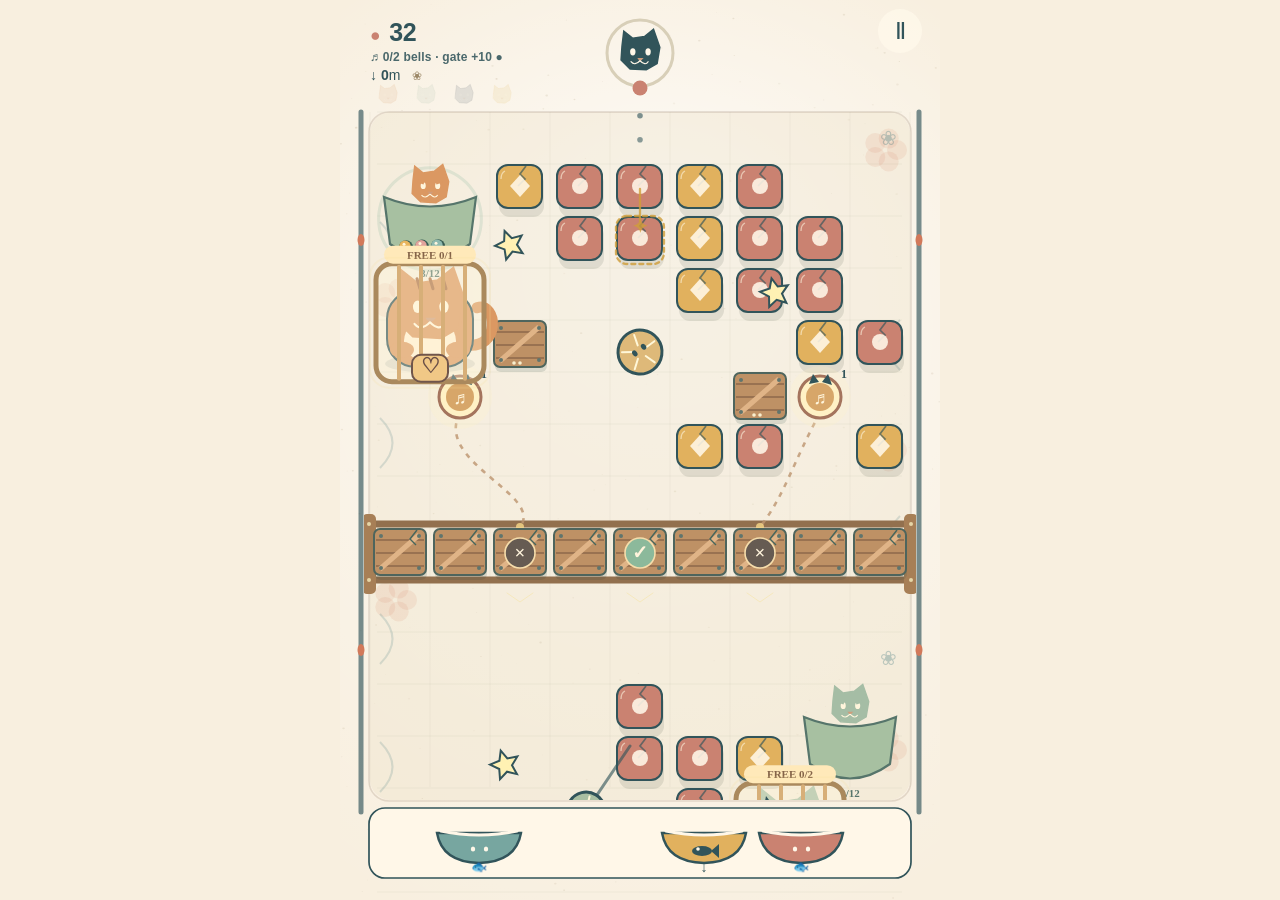
==== Purrchinko-Standalone.html @ e726babb "initial commit" ====
<!doctype html>
<html lang="en">
<head>
  <meta charset="utf-8" />
  <meta name="viewport" content="width=device-width, initial-scale=1, viewport-fit=cover" />
  <meta name="theme-color" content="#f8efdf" />
  <meta name="description" content="Purrchinko is a cozy, endless cat-themed pachinko puzzle. Launch marbles, combine blocks, ring bells, and wander through a playful mechanical maze with mischievous cats." />
  <meta property="og:title" content="Purrchinko" />
  <meta property="og:description" content="A cozy, endless cat-themed pachinko puzzle full of bouncing marbles, clever blocks, and mischievous cats." />
  <link rel="icon" type="image/svg+xml" href="[data-uri]" />
  <title>Purrchinko</title>
  <style>
:root{color-scheme:light;--ink:#31545a;--paper:#fff7e8;--cream:#f8efdf}
*{box-sizing:border-box}
html,body{margin:0;width:100%;height:100%;overflow:hidden;background:var(--cream);color:var(--ink);font-family:'Trebuchet MS',Avenir,'Segoe UI',sans-serif;overscroll-behavior:none}
body{display:grid;place-items:center;padding:env(safe-area-inset-top) env(safe-area-inset-right) env(safe-area-inset-bottom) env(safe-area-inset-left)}
button{font:inherit;cursor:pointer;-webkit-tap-highlight-color:transparent;touch-action:manipulation}
button:focus-visible,canvas:focus-visible{outline:3px solid #b96c53;outline-offset:-3px}
[hidden]{display:none!important}
.game-frame{position:relative;width:min(100vw,66.6667vh,600px);width:min(100%,calc((100dvh - env(safe-area-inset-top) - env(safe-area-inset-bottom))*2/3),600px);aspect-ratio:2/3;overflow:hidden;isolation:isolate;touch-action:none}
canvas{display:block;width:100%;height:100%;touch-action:none;cursor:crosshair}
.board-hud{position:absolute;left:5%;top:2%;display:flex;flex-direction:column;gap:5px;pointer-events:none;font-variant-numeric:tabular-nums}
.marbles{font-size:clamp(17px,4vw,25px);font-weight:bold;letter-spacing:-.6px}.marbles>span{font-size:.7em;color:#ca8271;margin-right:3px}.score{font-size:clamp(10px,2.4vw,13px);color:#6e8079}.score b{font-weight:normal}
.board-controls{position:absolute;right:3%;top:1%;display:flex;gap:3px;z-index:6}
.icon-btn{border:0;border-radius:50%;width:44px;height:44px;display:grid;place-items:center;background:#fff9ebc9;color:#31545a;font-size:23px}
.icon-btn span{display:none}.icon-btn:hover,.soft-btn:hover{background:#e8ddc7}
.pause-controls{position:absolute;top:calc(1% + 48px);right:3%;display:flex;flex-direction:column;gap:6px;z-index:4}
.soft-btn{border:1px solid #d7c9b7;border-radius:50%;width:52px;height:52px;background:var(--paper);color:var(--ink);font-size:28px}
@media(prefers-reduced-motion:reduce){*{transition:none!important}}

.depth{font-size:clamp(11px,2.5vw,14px);font-variant-numeric:tabular-nums;color:#52766c}.depth b{font-weight:700}.gate-tally{display:inline-block;margin-left:8px;color:#9c8867;font-size:.85em}.end-checkpoints{font-size:16px;color:#7a897b;margin:-10px 0 24px}


.goal-line{font-size:clamp(9px,2.3vw,12px);font-weight:700;color:#9e714e;letter-spacing:.015em;white-space:nowrap;max-width:250px;text-shadow:0 1px 1px #fff7e9}.board-hud{gap:3px;z-index:3}

.board-hud{color:var(--hud-ink,#31545a)}.board-hud .marbles,.board-hud .depth,.board-hud .goal-line{color:inherit}.board-hud .goal-line{opacity:.87;text-shadow:none}
.marbles.boosting{color:#a96e2c!important;text-shadow:0 0 12px #f4d27e}.marbles.boosting>span{color:#edbd58}
.pause-controls{align-items:flex-end}
.audio-toggle{width:104px;height:38px;padding:0 11px;border:1px solid #d7c9b7;border-radius:20px;display:flex;align-items:center;justify-content:space-between;background:#fff9ebdc;color:#31545a;font-size:12px;font-weight:700;letter-spacing:.025em;box-shadow:0 2px 8px #5d4b3020}
.audio-toggle b{font-size:10px;letter-spacing:.07em;color:#9a8060}
.audio-toggle[aria-pressed="true"] b{color:#42796d}
.audio-toggle:hover{background:#e8ddc7}


  </style>
</head>
<body>
  <main class="game-frame" id="frame" aria-label="Purrchinko game">
    <canvas id="game" width="600" height="900" tabindex="0" aria-label="Aim and release a marble. Match and move blocks, ring brass bells, free cats, and travel downward."></canvas>
    <div class="board-hud" aria-label="Marbles, depth, and the current switch objective">
      <span class="marbles"><span aria-hidden="true">●</span> <b id="ballCount">32</b></span>
      <span class="goal-line" id="goalText" aria-live="polite">♬ 0/2 bells · gate +10 ●</span>
      <span class="depth">↓ <b id="depthCount">0</b>m <span class="gate-tally" id="zoneSymbol" aria-label="Jelly Orchard">❀</span></span>
    </div>
    <div class="board-controls">
      <button type="button" class="icon-btn" id="pauseBtn" aria-label="Pause game">Ⅱ</button>
    </div>
    <div class="pause-controls" id="pauseControls" hidden>
      <button type="button" class="audio-toggle" id="effectsBtn" aria-label="Game effects on" aria-pressed="true"><span>Effects</span><b id="effectsState">ON</b></button>
      <button type="button" class="audio-toggle" id="musicBtn" aria-label="Music off" aria-pressed="false"><span>Music</span><b id="musicState">OFF</b></button>
      <button type="button" class="soft-btn" id="restartBtn" aria-label="Start again">↺</button>
    </div>
    <div class="game-metadata" hidden aria-hidden="true">
      <span id="scoreCount">0</span><span id="chapterLabel"></span><span id="eraLabel"></span><span id="comboCount"></span>
      <div id="progressFill"></div><span id="progressText"></span><div id="discoveries"></div>
    </div>
  </main>
  <script>
/* PURRCHINKO — original browser game. All artwork is procedurally painted vectors.
   Uses Matter.js 0.20 when reachable; includes an independent fixed-step offline solver.
   No images, accounts, data collection, or required network connection. */
(() => {
'use strict';
const $ = id => document.getElementById(id);
const canvas = $('game'), ctx = canvas.getContext('2d', {alpha:false});
const W=600, H=900, COLS=9, CX=60, CY=137, SX=60, SY=52;
const BOOST_DURATION=3.8,BOOST_COOLDOWN=18,BOOST_SHOT_RATE=.095;
const FINAL_WAVE_SHOTS=84,FINAL_WAVE_SHOT_RATE=.052,FINAL_WAVE_ANGLE=.61;
const SHOWER_SHOTS=30,SHOWER_SHOT_RATE=.072,SHOWER_MIN_GAP=850,SHOWER_MAX_GAP=1150;
const RUN_SAVE_INTERVAL=.75,EMPTY_BOARD_DELAY=.7,FINAL_END_DELAY=1.4,TIMED_RESCUE_DELAY=9;
let ROWS=52;
const clamp=(v,a,b)=>Math.max(a,Math.min(b,v));
const lerp=(a,b,t)=>a+(b-a)*t;
const rand=(a,b)=>a+Math.random()*(b-a);
const pick=a=>a[Math.floor(Math.random()*a.length)];
const TAU=Math.PI*2;
const THEMES=[
 {name:'The Patchwork Morning',mini:'PATCHWORK MORNING',sky:'#f8efdf',paper:'#fff7e8',back:'#ecdfc6',ink:'#31545a',colors:['#ca8271','#77a6a0','#b6ba73','#e1b15e'],deep:'#3d777c',accent:'#d2795a',noise:'#bdae92'},
 {name:'The Bookshop Afternoon',mini:'BOOKSHOP AFTERNOON',sky:'#f5e3cd',paper:'#fff1d6',back:'#e9cba8',ink:'#62504c',colors:['#c5785d','#438d87','#c6a369','#859a71'],deep:'#456c69',accent:'#c37c4e',noise:'#b88c6b'},
 {name:'The Geometric Garden',mini:'GEOMETRIC GARDEN',sky:'#f7eacf',paper:'#fff6df',back:'#e1dfbf',ink:'#273e42',colors:['#d78d46','#9bad71','#5f8179','#dcbb76'],deep:'#385a59',accent:'#d28a43',noise:'#b4aa86'},
 {name:'The Midnight Cat',mini:'MIDNIGHT CAT',sky:'#242a33',paper:'#343a41',back:'#3d4250',ink:'#f4dfae',colors:['#b5a4a1','#b4a979','#6b9898','#d8b760'],deep:'#b6cec3',accent:'#e8bf73',noise:'#69717b'},
 {name:'The Golden Dream',mini:'GOLDEN DREAM',sky:'#d4a945',paper:'#f6e7b4',back:'#e2c56e',ink:'#473f3c',colors:['#4e5252','#eee0b3','#b18453','#bf9b69'],deep:'#484642',accent:'#fff5cc',noise:'#a7804c'}
];
const FAMILY={rose:['Rose Block','Spring','Paw Launcher','Dream Cat','Heart Engine'],sage:['Sage Block','Seesaw','Yarn Magnet','Gravity Cloud','Wonder Tree'],teal:['Teal Block','Dream Bubble','Time Pocket','Wormhole','Moon Pool'],gold:['Gold Block','Mirror','Spinner','Fish Feeder','Sun Machine']};
const FAMILY_COLORS=['rose','sage','teal','gold'];
const ICONS={Pillow:'◡',Spring:'〰', 'Paw Launcher':'🐾', 'Dream Cat':'☾','Heart Engine':'♡', Wedge:'◀', Seesaw:'⚖','Yarn Magnet':'◎','Gravity Cloud':'☁','Wonder Tree':'✳','Marble Bowl':'◡','Dream Bubble':'○','Time Pocket':'◷',Wormhole:'◎','Moon Pool':'☾','Little Bell':'♬',Mirror:'◩',Spinner:'✳','Fish Feeder':'♧','Sun Machine':'☼', 'Yarn Tangle':'∿','Shadow Cat':'☻','Dust Bunny':'◌'};
const chapterTexts=['An early morning made of sleepy little shapes.','Books pile up. The marbles learn new stories.','Everything finds a prettier angle.','A shy black cat makes the stars stand still.','The whole machine is dreaming in gold.'];
const CAT_TYPES=[
 {name:'Mochi',color:'#db9862',family:'rose',at:0,ability:'bat',subtitle:'The marble batter'},
 {name:'Miso',color:'#a5bda5',family:'sage',at:1,ability:'steal',subtitle:'The block bandit'},
 {name:'Pepper',color:'#414b59',family:'teal',at:2,ability:'collect',subtitle:'The ball keeper'},
 {name:'Sunny',color:'#e3bb60',family:'gold',at:3,ability:'tinker',subtitle:'The tiny engineer'}
];
const state={started:false,paused:false,ended:false,reserve:32,shots:0,score:0,bestChain:0,chain:0,chainTime:-100,phase:0,worldTime:0,frame:0,active:[],tiles:[],grid:Array.from({length:ROWS},()=>Array(COLS).fill(null)),particles:[],confetti:[],events:[],found:new Set(),nextBallId:1,nextTileId:1,aimX:300,aimY:530,aimAngle:0,pointerDown:false,pointerFired:false,holdTime:0,shootCooldown:0,shootRepeat:.18,keyboardFire:false,difficulty:0,fish:0,levelThemeTime:0,lastComboReward:-99,earned:{combo:0,feeder:0,merges:0,yarn:0,shadow:0,portal:0,returned:0,fish:0,random:0},eventsCounter:0,quiet:false,shake:0,soundEnabled:true,musicEnabled:false,finalWait:0,endscreen:false,lastImpactPos:{x:300,y:400},debug:false};
Object.assign(state,{fishStamps:0,fishRescues:0,lastGrowthShot:0,switchHits:0,skillShots:0,boostUntil:0,boostNextAt:0,boostDisplayed:false,finalWaveUsed:false,finalWaveActive:false,finalWaveShotsLeft:0,showerNextAt:1000,showerActive:false,showerShotsLeft:0,kickers:[],starPegs:[],actions:0,broken:0,merges:0,unlockedCats:0,catCollection:new Set(),catLinks:[],cameraY:0,cameraTarget:0,gates:[],gatesPassed:0,pushes:0,rewardedChainGate:-1,won:false,courseSeed:0,mergeFX:[],catsFreed:0,gateAwards:[],lastCatAct:-99,catActions:0});
function readSaved(key,fallback=null){try{const current=`purrchinko.${key}`;let value=localStorage.getItem(current);if(value!==null)return value;value=localStorage.getItem(`purrpetual.${key}`);if(value!==null)localStorage.setItem(current,value);return value??fallback;}catch(e){return fallback;}}
function writeSaved(key,value){try{localStorage.setItem(`purrchinko.${key}`,value);}catch(e){}}
try{state.catCollection=new Set(JSON.parse(readSaved('cats','[]')).filter(i=>Number.isInteger(i)&&i>=0&&i<CAT_TYPES.length));}catch(e){}
let phys=null;
const M=window.Matter||null;
const pad=(x,y)=>({x,y});
const cellPos=(r,c)=>({x:CX+c*SX,y:CY+r*SY});
const tilePos=t=>t.kind==='cat'&&!t.caged&&Number.isFinite(t.roamX)?{x:t.roamX,y:t.roamY}:{x:CX+t.c*SX+((t.span||1)-1)*SX/2,y:CY+t.r*SY+((t.span||1)-1)*SY/2};
const inside=(r,c)=>r>=0&&r<ROWS&&c>=0&&c<COLS;
const cap=(a,n)=>{if(a.length>n)a.splice(0,a.length-n);};
let seed=53191;
function prand(){seed=(1664525*seed+1013904223)>>>0;return seed/4294967296;}
function makeSpecks(){return Array.from({length:265},()=>({x:prand()*600,y:prand()*900,r:.25+prand()*1.05,a:.1+prand()*.21}));}
const specks=makeSpecks();
function roundedRect(x,y,w,h,r){r=Math.min(r,w/2,h/2);ctx.beginPath();ctx.moveTo(x+r,y);ctx.arcTo(x+w,y,x+w,y+h,r);ctx.arcTo(x+w,y+h,x,y+h,r);ctx.arcTo(x,y+h,x,y,r);ctx.arcTo(x,y,x+w,y,r);ctx.closePath();}
function ellipse(x,y,rx,ry,rot=0){ctx.beginPath();ctx.ellipse(x,y,Math.max(.1,rx),Math.max(.1,ry),rot,0,TAU);}
function strokeCurve(pts,stroke,width=2){ctx.beginPath();ctx.moveTo(...pts[0]);for(let i=1;i<pts.length-1;i++){const a=pts[i],b=pts[i+1];ctx.quadraticCurveTo(a[0],a[1],(a[0]+b[0])/2,(a[1]+b[1])/2);}ctx.lineTo(...pts[pts.length-1]);ctx.strokeStyle=stroke;ctx.lineWidth=width;ctx.lineCap='round';ctx.stroke();}
function text(s,x,y,font='13px Georgia',color='#41524c',align='center'){ctx.font=font;ctx.textAlign=align;ctx.fillStyle=color;ctx.fillText(s,x,y);}
function polygon(coords){ctx.beginPath();ctx.moveTo(...coords[0]);for(let i=1;i<coords.length;i++)ctx.lineTo(...coords[i]);ctx.closePath();}
function alpha(hex,opacity){ctx.globalAlpha=opacity;ctx.fillStyle=hex;}
// A small, procedural toy-box sound engine. Every event has its own material.
let audio=null, mix=null, effectsBus=null, musicBus=null, noiseBuffer=null, voices=0, musicTimer=null, musicStep=0, musicNextAt=0;
const musicVoices=new Set();
const soundTimes=new Map();
const NOTES=[261.63,293.66,329.63,392,440,523.25,587.33,659.25];
const MUSIC_STEP=60/70/2;
const MUSIC_CHORDS=[
 [130.81,164.81,196,246.94],
 [110,130.81,164.81,196],
 [87.31,130.81,174.61,220],
 [98,146.83,196,246.94]
];
const MUSIC_ARPS=[[2,1,3,2,1,0,2,1],[1,3,2,0,2,1,3,2],[2,0,1,3,2,1,0,2],[1,2,3,2,0,1,2,3]];
state.soundEnabled=readSaved('sound')!=='off';
state.musicEnabled=readSaved('music')==='on';
function initAudio(){
 if(!state.soundEnabled&&!state.musicEnabled)return;
 try{
  if(!audio){
   const Audio=window.AudioContext||window.webkitAudioContext;if(!Audio)return;
   audio=new Audio();
   const compressor=audio.createDynamicsCompressor();
   compressor.threshold.value=-20;compressor.knee.value=18;compressor.ratio.value=5;
   compressor.attack.value=.003;compressor.release.value=.16;
   mix=audio.createGain();mix.gain.value=.9;mix.connect(compressor);compressor.connect(audio.destination);
   effectsBus=audio.createGain();effectsBus.gain.value=state.soundEnabled?1:0;effectsBus.connect(mix);
   musicBus=audio.createGain();musicBus.gain.value=state.musicEnabled ? .58 : 0;musicBus.connect(mix);
   noiseBuffer=audio.createBuffer(1,Math.ceil(audio.sampleRate*.3),audio.sampleRate);
   const data=noiseBuffer.getChannelData(0);for(let i=0;i<data.length;i++)data[i]=Math.random()*2-1;
  }
  if(audio.state!=='running'&&audio.state!=='closed')Promise.resolve(audio.resume()).then(()=>{if(state.musicEnabled)startMusic();}).catch(()=>{});
  else if(audio.state==='running'&&state.musicEnabled)startMusic();
 }catch(e){/* Play remains available when audio is unsupported. */}
}
function musicTone(freq,when,duration,volume,{type='sine',cutoff=1450,attack=.07}={}){
 if(!audio||!musicBus)return;
 const osc=audio.createOscillator(),filter=audio.createBiquadFilter(),gain=audio.createGain();
 osc.type=type;osc.frequency.setValueAtTime(freq,when);filter.type='lowpass';filter.frequency.setValueAtTime(cutoff,when);filter.Q.value=.55;
 gain.gain.setValueAtTime(.0001,when);gain.gain.linearRampToValueAtTime(volume,when+attack);
 gain.gain.setValueAtTime(volume*.72,when+duration*.72);gain.gain.linearRampToValueAtTime(.0001,when+duration);
 osc.connect(filter);filter.connect(gain);gain.connect(musicBus);musicVoices.add(osc);
 osc.onended=()=>{musicVoices.delete(osc);osc.disconnect();filter.disconnect();gain.disconnect();};osc.start(when);osc.stop(when+duration+.03);
}
function scheduleMusic(){
 if(!audio||!musicBus||audio.state!=='running'||!state.musicEnabled)return;
 const horizon=audio.currentTime+1.15;
 while(musicNextAt<horizon){
  const step=musicStep++,bar=Math.floor(step/8),beat=step%8,chord=MUSIC_CHORDS[bar%MUSIC_CHORDS.length],arp=MUSIC_ARPS[bar%MUSIC_ARPS.length];
  if(beat===0)chord.forEach((freq,i)=>musicTone(freq,musicNextAt,3.3,i===0?.015:.011,{type:'sine',cutoff:920+i*110,attack:.48}));
  musicTone(chord[arp[beat]]*2,musicNextAt,.57,beat===0||beat===4?.024:.018,{type:'sine',cutoff:2100,attack:.018});
  if(beat===0||beat===4)musicTone(chord[(arp[beat]+2)%chord.length]*4,musicNextAt,.78,.006,{type:'triangle',cutoff:2800,attack:.035});
  musicNextAt+=MUSIC_STEP;
 }
}
function startMusic(){
 if(!audio||!musicBus||audio.state!=='running'||!state.musicEnabled||musicTimer!==null)return;
 musicStep=0;musicNextAt=audio.currentTime+.12;musicBus.gain.cancelScheduledValues(audio.currentTime);musicBus.gain.setTargetAtTime(.58,audio.currentTime,.8);
 scheduleMusic();musicTimer=window.setInterval(scheduleMusic,180);
}
function stopMusic(){
 if(musicTimer!==null){window.clearInterval(musicTimer);musicTimer=null;}
 if(audio)for(const osc of musicVoices){try{osc.stop(audio.currentTime+.02);}catch(e){}}
 if(musicBus&&audio){musicBus.gain.cancelScheduledValues(audio.currentTime);musicBus.gain.setTargetAtTime(0,audio.currentTime,.035);}
}
function tone(freq,dur,vol,{delay=0,end=freq,type='sine',pan=0,noise=false,cutoff=1600,vibrato=0}={}){
 if(voices>=48)return;
 const t=audio.currentTime+delay,source=noise?audio.createBufferSource():audio.createOscillator();
 const gain=audio.createGain(),filter=audio.createBiquadFilter();let wobble=null,depth=null;
 if(noise){source.buffer=noiseBuffer;filter.type='bandpass';filter.frequency.value=cutoff;filter.Q.value=.8;}
 else{source.type=type;source.frequency.setValueAtTime(freq,t);source.frequency.exponentialRampToValueAtTime(Math.max(25,end),t+dur);filter.type='lowpass';filter.frequency.value=7500;}
 if(vibrato&&!noise){wobble=audio.createOscillator();depth=audio.createGain();wobble.frequency.value=17;depth.gain.setValueAtTime(freq*vibrato,t);depth.gain.linearRampToValueAtTime(0,t+dur);wobble.connect(depth);depth.connect(source.frequency);wobble.start(t);wobble.stop(t+dur+.015);}
 gain.gain.setValueAtTime(.0001,t);gain.gain.linearRampToValueAtTime(Math.max(.0002,vol),t+.003);
 gain.gain.exponentialRampToValueAtTime(.0001,t+dur);
 source.connect(filter);filter.connect(gain);
 const position=audio.createStereoPanner?.();if(position){position.pan.value=clamp(pan,-.7,.7);gain.connect(position);position.connect(effectsBus||mix);}else gain.connect(effectsBus||mix);
 voices++;source.onended=()=>{voices--;source.disconnect();filter.disconnect();gain.disconnect();position?.disconnect();wobble?.disconnect();depth?.disconnect();};
 source.start(t);source.stop(t+dur+.015);
}
function mallet(freq,dur,vol,pan=0,delay=0,bright=false){
 tone(freq,dur,vol,{pan,delay});
 tone(freq*(bright?2.76:2),dur*.4,vol*.27,{pan,delay});
 tone(freq*(bright?5.4:3),dur*.19,vol*.11,{pan,delay});
}
function sound(event,{x=300,family='rose',tier=0,energy=1}={}){
 if(!state.soundEnabled||!audio||audio.state!=='running')return;
 const now=audio.currentTime,interval={hit:.045,push:.075,shot:.055,capture:.07,merge:.085}[event]||.1;
 if(now-(soundTimes.get(event)??-99)<interval)return;soundTimes.set(event,now);
 const pan=(x/W-.5)*1.3,index=Math.max(0,FAMILY_COLORS.indexOf(family));
 const note=NOTES[(index+Math.min(3,Math.floor(state.chain/10)))%NOTES.length];
 const vol=.08*clamp(energy,.45,1.3);
 switch(event){
  case 'shot':
   tone(720,.055,.055,{end:300,pan,type:'triangle'});
   tone(0,.03,.035,{noise:true,cutoff:2900,pan});break;
  case 'hit':
   if(tier===0){mallet(note*(.7+index*.08),.15,vol,pan);tone(0,.025,vol*.45,{noise:true,cutoff:850+index*600,pan});}
   else if(family==='rose'){tone(170+tier*60,.24,vol,{end:460+tier*60,type:'triangle',pan,vibrato:.18});tone(340,.14,vol*.23,{end:160,pan});}
   else if(family==='gold'){mallet(note*2,.44,vol,pan,0,true);}
   else if(family==='sage'){mallet(note,.17,vol,pan);tone(0,.06,vol*.3,{noise:true,cutoff:900,pan});}
   else{tone(note,.13,vol,{end:note*2.2,pan});}break;
  case 'push':
   tone(190,.11,.075,{end:110,type:'triangle',pan});tone(0,.06,.045,{noise:true,cutoff:850,pan});break;
  case 'merge':{
   const base=NOTES[index]*Math.pow(2,Math.min(tier,3)/3);
   [1,1.25,1.5,2].forEach((ratio,i)=>mallet(base*ratio,.32+i*.055,.065,pan,i*.065,true));
   tone(110,.16,.035,{end:55,pan});break;}
  case 'capture':tone(440,.15,.07,{end:220,pan});tone(880,.08,.025,{end:660,pan});break;
  case 'pop':tone(180,.13,.09,{end:760,pan});tone(0,.055,.025,{noise:true,cutoff:2400,pan});mallet(1046,.2,.018,pan,.035);break;
  case 'return':mallet(x<300?659.25:783.99,.27,.065,pan);break;
  case 'combo':[1,1.5,2].forEach((r,i)=>mallet(note*r,.28,.035,pan,i*.065));break;
  case 'chapter':case 'start':[1,1.25,1.5,2,2.5].forEach((r,i)=>mallet(261.63*r,.5,.035,0,i*.085,true));break;
  case 'purr':
   for(let i=0;i<8;i++)tone(72+i%2*12,.09,.045,{delay:i*.055,end:48,type:'triangle'});
   [1,1.25,1.5].forEach((r,i)=>mallet(523.25*r,.55,.025,0,.18+i*.1));break;
  case 'boost':
   [1,1.25,1.5,2,2.5].forEach((r,i)=>mallet(392*r,.42,.04,pan,i*.045,true));
   for(let i=0;i<5;i++)tone(84+i%2*9,.11,.025,{delay:i*.04,end:58,type:'triangle'});break;
  case 'cat':
   tone(420,.28,.07,{end:780,pan,vibrato:.08});tone(630,.22,.035,{delay:.13,end:390,pan});break;
  case 'break':tone(0,.14,.1,{noise:true,cutoff:1800,pan});[1,1.5,2].forEach((r,i)=>mallet(440*r,.22,.045,pan,i*.035));break;
  case 'hazard':tone(160,.18,.025,{end:80,type:'triangle',pan});tone(0,.08,.018,{noise:true,cutoff:500,pan});break;
 }
}
function updateAudioSettings(){
 $('effectsState').textContent=state.soundEnabled?'ON':'OFF';
 $('effectsBtn').setAttribute('aria-label',state.soundEnabled?'Game effects on':'Game effects off');
 $('effectsBtn').setAttribute('aria-pressed',String(state.soundEnabled));
 $('musicState').textContent=state.musicEnabled?'ON':'OFF';
 $('musicBtn').setAttribute('aria-label',state.musicEnabled?'Music on':'Music off');
 $('musicBtn').setAttribute('aria-pressed',String(state.musicEnabled));
}
function nameOf(t){return t.hazard===true?({'yarn':'Yarn Tangle','shadow':'Shadow Cat','dust':'Dust Bunny'}[t.kind]||'Little Mischief'):(FAMILY[t.family]?.[t.tier]||'Little Wonder');}
function discover(t,desc){const title=typeof t==='string'?t:nameOf(t);if(state.found.has(title))return;state.found.add(title);const el=document.createElement('div');el.className='discovery-entry';const symbol=typeof t==='string'?'✧':(ICONS[title]||'✳');el.innerHTML=`<span class="discovery-icon">${symbol}</span><div><b>${title}</b><span>${desc||'A new little possibility.'}</span></div>`;const box=$('discoveries');box.prepend(el);while(box.children.length>5)box.lastElementChild.remove();}
function sparkle(x,y,color,n=12,strength=1){for(let i=0;i<n;i++){const a=Math.random()*TAU,v=rand(28,142)*strength;state.particles.push({x,y,vx:Math.cos(a)*v,vy:Math.sin(a)*v-rand(0,20),r:rand(1.7,4.2),life:rand(.36,.85),max:.85,color,kind:Math.random()<.4?'star':'dot'});}cap(state.particles,260);}
function floater(){}
class PhysicsWorld{
 constructor(){this.isMatter=!!M;if(M){this.engine=M.Engine.create({enableSleeping:false,positionIterations:7,velocityIterations:7,constraintIterations:3});this.engine.gravity.y=.73;this.engine.gravity.scale=.001;this.world=this.engine.world;this.boundaries=[];for(const [x,y,w,h] of [[9,550,18,760],[591,550,18,760],[300,92,540,12]]){const body=M.Bodies.rectangle(x,y,w,h,{isStatic:true,restitution:.85,friction:0,collisionFilter:{category:1}});M.Composite.add(this.world,body);this.boundaries.push(body);}M.Events.on(this.engine,'collisionStart',evt=>{for(const p of evt.pairs){const a=p.bodyA.plugin?.game,b=p.bodyB.plugin?.game;if(!a||!b)continue;if(a.type==='ball'&&b.type==='tile')state.events.push({tile:b.owner,ball:a.owner,nx:p.collision.normal.x,ny:p.collision.normal.y});else if(b.type==='ball'&&a.type==='tile')state.events.push({tile:a.owner,ball:b.owner,nx:-p.collision.normal.x,ny:-p.collision.normal.y});}});}}
 addBall(ball){if(M){const b=M.Bodies.circle(ball.x,ball.y,ball.r,{restitution:.87,friction:.001,frictionStatic:0,frictionAir:.0015,density:.0035,slop:.012,collisionFilter:{category:2}});b.plugin.game={type:'ball',owner:ball};M.Composite.add(this.world,b);ball.body=b;M.Body.setVelocity(b,{x:ball.vx/60,y:ball.vy/60});}}
 addTile(t){if(t.kind==='nest')return;if(M){const p=tilePos(t),scale=tileScale(t);let b;if(t.kind==='switch'||t.kind==='lever'){b=M.Bodies.circle(p.x,p.y,20,{isStatic:true,restitution:1.05,friction:0});}else if(t.kind==='boss'){b=M.Bodies.rectangle(p.x,p.y,101,92,{isStatic:true,restitution:.9,chamfer:{radius:18}});}else if(t.obstacle&&t.gateIndex!==null){b=M.Bodies.rectangle(p.x,p.y,60,44,{isStatic:true,restitution:.8});}else if(t.kind==='cat'){b=M.Bodies.rectangle(p.x,p.y,t.caged?101:64,t.caged?92:60,{isStatic:true,restitution:.93,chamfer:{radius:20}});}else if(t.kind==='rotor'){b=M.Bodies.rectangle(p.x,p.y,46*scale,8*scale,{isStatic:true,restitution:1.07,friction:0});}else if(['bubble','clock','magnet','cloud','yarn'].includes(t.kind)){b=M.Bodies.circle(p.x,p.y,22*scale,{isStatic:true,restitution:.93,friction:0});}else b=M.Bodies.rectangle(p.x,p.y,41*scale,40*scale,{isStatic:true,restitution: t.kind==='spring'?1.25:.8,friction:0,chamfer:{radius:9}});b.plugin.game={type:'tile',owner:t};M.Composite.add(this.world,b);t.body=b;}}
 removeBall(b){if(M&&b.body){M.Composite.remove(this.world,b.body);b.body=null;}}
 removeTile(t){if(M&&t.body){M.Composite.remove(this.world,t.body);t.body=null;}}
 moveTile(t){if(M&&t.body){const p=tilePos(t);M.Body.setPosition(t.body,p);}}
 rotateTile(t){if(M&&t.body&&t.kind==='rotor')M.Body.setAngle(t.body,t.angle);}
 applyAcceleration(ball,ax,ay,dt){if(M&&ball.body){const b=ball.body;M.Body.applyForce(b,b.position,{x:ax*b.mass*.000018,y:ay*b.mass*.000018});}else{ball.vx+=ax*dt;ball.vy+=ay*dt;}}
 setVel(ball,vx,vy){ball.vx=vx;ball.vy=vy;if(M&&ball.body)M.Body.setVelocity(ball.body,{x:vx/60,y:vy/60});}
 step(dt){if(M){this.engine.gravity.y=.73*gravity()/510;M.Body.setPosition(this.boundaries[0],{x:9,y:state.cameraY+550});M.Body.setPosition(this.boundaries[1],{x:591,y:state.cameraY+550});M.Body.setPosition(this.boundaries[2],{x:300,y:state.cameraY+92});M.Engine.update(this.engine,dt*1000);for(const ball of state.active){if(!ball.body)continue;ball.x=ball.body.position.x;ball.y=ball.body.position.y;ball.vx=ball.body.velocity.x*60;ball.vy=ball.body.velocity.y*60;}}
 else this.fallbackStep(dt);}
 fallbackStep(dt){const balls=state.active,tiles=state.tiles;const xmin=26,xmax=574;for(const b of balls){if(b.dead)continue;b.vy+=gravity()*dt;b.vx*=.999;b.vy*=.999;b.x+=b.vx*dt;b.y+=b.vy*dt;
  if(b.x-b.r<xmin){b.x=xmin+b.r;b.vx=Math.abs(b.vx)*.88;}if(b.x+b.r>xmax){b.x=xmax-b.r;b.vx=-Math.abs(b.vx)*.88;}
  if(b.y-b.r<state.cameraY+92&&b.vy<0){b.y=state.cameraY+92+b.r;b.vy=Math.abs(b.vy)*.8;}
  for(const t of tiles){if(t.removed||t.kind==='nest')continue;const p=tilePos(t);if(Math.abs(b.y-p.y)>95)continue;let nx=0,ny=0,overlap=0;
   if(['rotor','sun','bubble','clock','magnet','cloud','yarn','switch','lever'].includes(t.kind)){
    let dx=b.x-p.x,dy=b.y-p.y,dist=Math.hypot(dx,dy)||1;
    if(t.kind==='rotor'||t.kind==='sun'){
      // Real capsule vs circle contact for a rotating paddle, with torque at the contact point.
      const ux=Math.cos(t.angle),uy=Math.sin(t.angle);
      const proj=clamp(dx*ux+dy*uy,-22*tileScale(t),22*tileScale(t));
      const rx=p.x+proj*ux,ry=p.y+proj*uy;
      const cx=b.x-rx,cy=b.y-ry,d=Math.hypot(cx,cy)||1;
      overlap=b.r+5-d;if(overlap>0){nx=cx/d;ny=cy/d;const tangential=t.spin*proj;b.vx-=uy*tangential*.52;b.vy+=ux*tangential*.52;}
    }else{overlap=b.r+((t.kind==='switch'||t.kind==='lever')?20:21*tileScale(t))-dist;if(overlap>0){nx=dx/dist;ny=dy/dist;}}
   }
   else {const scale=tileScale(t),hx=t.kind==='boss'?50:t.obstacle&&t.gateIndex!==null?30:t.kind==='cat'?(t.caged?50:31):21*scale,hy=t.kind==='cat'?(t.caged?46:29):t.kind==='boss'?46:20*scale,px=clamp(b.x,p.x-hx,p.x+hx),py=clamp(b.y,p.y-hy,p.y+hy),dx=b.x-px,dy=b.y-py,dist=Math.hypot(dx,dy);overlap=b.r-dist;if(overlap>0){if(dist>.0001){nx=dx/dist;ny=dy/dist;}else{nx=b.x>p.x?1:-1;ny=0;overlap=b.r+3;}}}
   if(overlap>0){b.x+=nx*(overlap+.015);b.y+=ny*(overlap+.015);const vn=b.vx*nx+b.vy*ny;
    if(vn<0){const restitution=t.kind==='spring'?1.28:.85;b.vx-=(1+restitution)*vn*nx;b.vy-=(1+restitution)*vn*ny;}
    if(!b.lastContacts||state.worldTime-(b.lastContacts[t.id]||-99)>.13){state.events.push({tile:t,ball:b,nx,ny});b.lastContacts??={};b.lastContacts[t.id]=state.worldTime;}
   }
  }
 }
 for(let i=0;i<balls.length;i++)for(let j=i+1;j<balls.length;j++){const a=balls[i],b=balls[j];if(a.dead||b.dead)continue;let dx=b.x-a.x,dy=b.y-a.y,dist=Math.hypot(dx,dy)||.00001,overlap=a.r+b.r-dist;if(overlap<=0)continue;const nx=dx/dist,ny=dy/dist;a.x-=nx*overlap*.5;a.y-=ny*overlap*.5;b.x+=nx*overlap*.5;b.y+=ny*overlap*.5;const dvx=b.vx-a.vx,dvy=b.vy-a.vy,vn=dvx*nx+dvy*ny;if(vn<0){const impulse=-vn*.87;a.vx-=impulse*nx;a.vy-=impulse*ny;b.vx+=impulse*nx;b.vy+=impulse*ny;}}
 }
}
const ZONES=[
 {name:'Jelly Orchard',symbol:'❀',palette:0,material:'timber',gravity:510},
 {name:'Bubble Grove',symbol:'○',palette:2,material:'vine',gravity:440},
 {name:'Clockwork Carnival',symbol:'✳',palette:1,material:'gear',gravity:550},
 {name:'Moon Lagoon',symbol:'☾',palette:3,material:'glass',gravity:340},
 {name:'Honey Garden',symbol:'⬡',palette:4,material:'timber',gravity:470}
];
function currentZone(){return ZONES[Math.floor(state.gatesPassed/2)%ZONES.length];}
function gravity(){return currentZone().gravity;}
function ensureRows(n){while(state.grid.length<n)state.grid.push(Array(COLS).fill(null));ROWS=state.grid.length;}

const MATERIALS=['timber','vine','gear','glass'];
function obstacle(r,c,material,gateIndex=null){
 const t=createTile(r,c,'gold',0,'obstacle');if(!t)return null;
 Object.assign(t,{obstacle:true,hazard:false,material,gateIndex,hp:material==='vine'?3:2,maxHp:material==='vine'?3:2,lock:[2,4,6].includes(c),lastDamage:-99});phys.removeTile(t);phys.addTile(t);return t;
}
// A gate is not its own switch.  The little brass bells ABOVE it are the targets.
// Unlike a HP wall, a target only advances when the marble actually touches it.
function installBell(gate,bolt){
 const r=gate.row-3,c=[1,4,7][bolt];
 const existing=state.grid[r][c];if(existing)destroyTile(existing);
 const bell=createTile(r,c,gate.keys[bolt],0);if(!bell)return null;
 bell.kind='switch';bell.gateIndex=gate.index;bell.switchIndex=bolt;bell.hitCount=0;bell.charge=0;bell.lastImpact=-99;bell.tier=0;bell.hazard=false;bell.lock=1;
 gate.switchIds[bolt]=bell.id;
 // A small circular switch is much easier to aim at than its visual footprint suggests.
 phys.removeTile(bell);phys.addTile(bell);return bell;
}
function installLever(room,start){
 if(room<2)return;
 const r=start+2,c=room%2?0:8;if(state.grid[r][c])destroyTile(state.grid[r][c]);
 const lever=createTile(r,c,'teal',0);if(!lever)return;
 lever.kind='lever';lever.room=room;lever.cooldownUntil=0;lever.glow=1;
 phys.removeTile(lever);phys.addTile(lever);
}
function activateLever(t){
 if(state.worldTime<t.cooldownUntil)return;
 t.cooldownUntil=state.worldTime+8;t.glow=2.6;const pos=tilePos(t);
 for(const k of state.kickers)if(k.room===t.room&&k.kind==='shutter'){k.frozenX=k.nowX;k.frozenY=k.nowY;k.disabledUntil=state.worldTime+6;k.kick=1;}
 sparkle(pos.x,pos.y,'#88c5af',22);sound('cat',{x:pos.x});
 addScore(200,pos.x,pos.y);state.chain++;state.chainTime=state.worldTime;
}
function addKicker(room,x,y,kind='bumper',swing=.35){
 const kicker={room,x,y,kind,swing,phase:prand()*TAU,amp:kind==='shutter'?75:kind==='pendulum'?44:0,
  radius:kind==='shutter'?17:kind==='pendulum'?19:22,hitTime:-99,kick:0,nowX:x,nowY:y,active:true};
 state.kickers.push(kicker);return kicker;
}
function populateContraptions(room,start,gate){
 // Deliberate, increasing placement complexity instead of uniform random walls.
 const base=CY+start*SY;
 if(room===0){addKicker(room,300,base+215,'bumper');}
 else if(room===1){addKicker(room,290,base+155,'pendulum');addKicker(room,440,base+300,'bumper');}
 else if(room===2){addKicker(room,300,base+145,'shutter');addKicker(room,175,base+285,'pendulum');}
 else {addKicker(room,room%2?240:365,base+145,'shutter');addKicker(room,room%2?430:160,base+265,'pendulum');
  if(room>=5)addKicker(room,300,base+345,'bumper');}
 // Tiny finite skill pegs: clearing both in a chamber awards a small ball bonus.
 const offsets=room%2?[165,430]:[170,435];
 for(let i=0;i<2;i++)state.starPegs.push({room,x:offsets[i],y:base+108+(i?48:0),r:10,lit:false,hitTime:-99,spin:prand()*6});
 // Hazards must block attractive lanes, but must never completely seal the switches.
 if(room>0){
  const patterns=[[3,1,'yarn'],[4,7,'dust'],[3,6,'yarn'],[4,1,'shadow'],[2,7,'dust'],[5,2,'yarn']];
  const count=Math.min(4,1+Math.floor(room/2));
  for(let i=0;i<count;i++){
   const q=patterns[(room*2+i)%patterns.length],r=start+q[0],c=q[1];
   if(r===gate.row-3&&[1,4,7].includes(c))continue;
   if(state.grid[r]?.[c]?.kind==='nest')continue;
   if(state.grid[r]?.[c])destroyTile(state.grid[r][c]);
   const tile=createTile(r,c,'rose',0,q[2]);if(tile)tile.glow=.8;
  }
 }
}

// Every chamber has an interactive rescue. The cat is an inert obstacle until
// the lock is struck; then it becomes a roaming physical machine.
function installCatCage(room,start){
 const r=start+3,c=room%2?6:0,type=room%CAT_TYPES.length;
 for(let dr=0;dr<2;dr++)for(let dc=0;dc<2;dc++){
  const other=state.grid[r+dr]?.[c+dc];if(other&&!other.removed){
   if(['switch','lever','nest','boss'].includes(other.kind))return null;
   destroyTile(other);
  }
 }
 const t=createTile(r,c,CAT_TYPES[type].family);if(!t)return null;
 phys.removeTile(t);Object.assign(t,{kind:'cat',span:2,catType:type,room,caged:true,
  cageHits:0,cageNeed:room===0?1:room<3?2:3,catCharge:0,swipe:0,carry:null,
  born:state.worldTime,catLastAction:-99,walkPhase:prand()*5,lastSteal:-99,
  lastSpit:-99,foodTarget:null,captures:[],hp:Infinity});
 markCells(t,true);const p=tilePos(t);t.visualX=p.x;t.visualY=p.y;
 phys.addTile(t);return t;
}
function freeCat(t){
 if(!t||t.removed||t.kind!=='cat'||!t.caged)return false;
 const p=tilePos(t);t.caged=false;t.roamX=p.x;t.roamY=p.y;t.homeX=p.x;t.homeY=p.y;
 t.swipe=2;t.glow=3;t.cageHits=t.cageNeed;
 phys.removeTile(t);phys.addTile(t);
 state.catsFreed++;state.unlockedCats=Math.max(state.unlockedCats,t.catType+1);
 // A rescue starts a short, free-fire burst. The marbles keep standard physics.
 if(!state.finalWaveActive&&state.worldTime>=state.boostNextAt){state.boostUntil=state.worldTime+BOOST_DURATION;state.boostNextAt=state.worldTime+BOOST_COOLDOWN;state.boostDisplayed=true;state.shootCooldown=0;}
 state.catCollection.add(t.catType);
 writeSaved('cats',JSON.stringify([...state.catCollection]));
 sparkle(p.x,p.y,CAT_TYPES[t.catType].color,43,1.8);sparkle(300,96,'#f3d381',42,1.2);sound('cat',{x:p.x});sound('boost',{x:p.x});
 updateUI();return true;
}
function gatePrize(gate){
 // The opening door teaches the refill loop; increasingly demanding doors
 // pay less than careless spray costs. Every third door is a small boss bonus.
 return gate.index===0?10:gate.index===1?10:gate.boss?Math.max(8,13-Math.floor(gate.index/4)):Math.max(5,9-Math.floor(gate.index/3));
}
function remainingSwitches(gate){return gate.bolts.filter(n=>n>0).length;}
function activateBell(t,b=null){
 if(!t||t.removed||t.kind!=='switch')return false;
 const gate=state.gates[t.gateIndex];if(!gate||gate.opened||gate.index!==state.gatesPassed)return false;
 const n=t.switchIndex,allowed=!gate.boss||(gate.phase===0?n!==1:n===1);
 const p=tilePos(t);t.glow=2;t.wobble=2;
 if(!allowed){sound('hazard',{x:p.x});return false;}
 if(gate.bolts[n]===0){sound('return',{x:p.x});return false;}
 // A marble can ring each bell once, rather than farming extra charges
 // by remaining trapped against its collision body. Other balls are independent.
 if(b){b.switchHistory??=new Set();const key=`${gate.index}/${n}`;if(b.switchHistory.has(key))return false;b.switchHistory.add(key);}
 const before=gate.bolts[n];gate.bolts[n]=Math.max(0,before-1);state.switchHits++;
 const released=before-gate.bolts[n];
 sparkle(p.x,p.y,'#f5d584',22,1.2);sound('merge',{x:p.x,family:gate.keys[n],tier:1});
 addScore(180*released,p.x,p.y);
 if(gate.bolts[n]===0){floater(p.x,p.y-32,'★','#f5d584');sound('return',{x:p.x});
  // Switches stay as small gold bumpers but no longer cost shots.
  t.glow=3;
 }
 if(gate.boss&&gate.phase===0&&gate.bolts[0]===0&&gate.bolts[2]===0){gate.phase=1;releaseBossMarbles(gate);}
 if(gate.bolts.every(v=>v===0))openGate(gate);
 updateUI();return true;
}
// Physical ball-to-bumper interactions run for both our offline solver and Matter mode.
function updateContraptions(dt){
 for(const k of state.kickers){
  const gate=state.gates[k.room];if(!gate||gate.opened)continue;
  const time=state.worldTime;
  k.nowX=time<(k.disabledUntil||0)?(k.frozenX||k.x):k.x+(k.kind==='shutter'?Math.sin(time*1.2+k.phase)*k.amp:k.kind==='pendulum'?Math.sin(time*1.5+k.phase)*k.amp:0);
  k.nowY=k.y+(k.kind==='pendulum'?Math.cos(time*1.5+k.phase)*13:0);
  k.kick=Math.max(0,k.kick-dt*3);
  if(k.nowY<state.cameraY+105||k.nowY>state.cameraY+820||state.worldTime<(k.disabledUntil||0))continue;
  for(const b of state.active){if(b.dead||b.held)continue;
   const contactX=k.kind==='shutter'?clamp(b.x,k.nowX-52,k.nowX+52):k.nowX;
   const dx=b.x-contactX,dy=b.y-k.nowY,d=Math.hypot(dx,dy)||1,overlap=b.r+(k.kind==='shutter'?11:k.radius)-d;
   if(overlap<=0)continue;
   const nx=dx/d,ny=dy/d,vn=b.vx*nx+b.vy*ny;
   b.x+=nx*(overlap+1.2);b.y+=ny*(overlap+1.2);
   if(vn<0){const sideVel=k.kind==='shutter'?Math.cos(time*1.2+k.phase)*k.amp*1.2:k.kind==='pendulum'?Math.cos(time*1.5+k.phase)*k.amp*1.5:0;
    phys.setVel(b,b.vx-(1.72*vn)*nx+sideVel*.5,b.vy-(1.72*vn)*ny-35);
    if(time-k.hitTime>.11){k.hitTime=time;k.kick=1;state.chain++;state.chainTime=time;addScore(45,k.x,k.y);sound('hit',{x:k.nowX,family:'gold'});sparkle(k.nowX,k.nowY,'#f5cf80',6,.65);}
   }
  }
 }
 for(const peg of state.starPegs){const gate=state.gates[peg.room];if(!gate||gate.opened||peg.lit)continue;
  if(peg.y<state.cameraY+110||peg.y>state.cameraY+805)continue;
  for(const b of state.active){if(b.dead||b.held)continue;
   const dx=b.x-peg.x,dy=b.y-peg.y,d=Math.hypot(dx,dy)||1;
   if(d>b.r+peg.r)continue;
   const nx=dx/d,ny=dy/d,vn=b.vx*nx+b.vy*ny;
   b.x=peg.x+nx*(b.r+peg.r+1);b.y=peg.y+ny*(b.r+peg.r+1);
   if(vn<0)phys.setVel(b,b.vx-1.9*vn*nx,b.vy-1.9*vn*ny);
   peg.lit=true;peg.hitTime=state.worldTime;addScore(250,peg.x,peg.y);sound('merge',{x:peg.x});sparkle(peg.x,peg.y,'#f9d986',18);
   const count=state.starPegs.filter(q=>q.room===peg.room&&q.lit).length;
   if(count===2){state.reserve+=1;state.skillShots++;state.earned.combo+=1;floater(300,peg.y+22,'+1 ●','#e4aa5b');updateUI();}
   break;
  }
 }
}
function buildCourse(startRoom=0,count=4){
 ensureRows((startRoom+count)*10+12);
 for(let room=startRoom;room<startRoom+count;room++){
  const start=room*10,gateRow=start+8,zone=ZONES[Math.floor(room/2)%ZONES.length],material=zone.material;
  const boss=(room+1)%3===0,hp=Math.min(5,1+Math.floor(room/2)),maxBolts=room===0?[1,0,1]:boss?[hp,hp+1,hp]:[hp,hp,hp];
  const gate={row:gateRow,index:room,material,opened:false,bolts:[...maxBolts],maxBolts,maxBolt:Math.max(...maxBolts),boss,phase:0,awakeAt:null,lastAttack:0,stolen:[],bossStyle:['gear','vine','moon'][Math.floor(room/3)%3],chips:[0,0,0],switchIds:[null,null,null],keys:room===0?['gold','rose','gold']:room===1?['sage','gold','rose']:[FAMILY_COLORS[room%4],FAMILY_COLORS[(room+1)%4],FAMILY_COLORS[(room+2)%4]]};state.gates.push(gate);
  for(let c=0;c<COLS;c++)obstacle(gateRow,c,material,room);
  // Each chamber introduces one obstacle, with a visible route and matching pairs.
  for(let r=start+2;r<start+7;r++)for(let c=0;c<COLS;c++){
   if(c===4||prand()>.39)continue;const families=room===0?['rose','gold']:room===1?['rose','gold','sage']:FAMILY_COLORS;createTile(r,c,families[(Math.floor(r/2)+Math.floor(c/2)+room)%families.length]);
  }
  createTile(start+1,4,'rose');createTile(start+2,4,'rose');
  if(room===0){
   for(const [r,c,family] of [[1,3,'rose'],[2,3,'rose'],[1,5,'gold'],[2,5,'gold']]){
    const old=state.grid[r][c];if(old&&old.kind==='block')destroyTile(old);
    if(!state.grid[r][c])createTile(r,c,family,0);
   }
  }

  for(const [r,c] of [[start+4,2],[start+5,6]]){
   if(state.grid[r][c])destroyTile(state.grid[r][c]);obstacle(r,c,material);
  }
  if(room===0){for(const c of [2,6]){const t=createTile(1,c,c===2?'gold':'rose');if(t){t.hp=1;t.fragile=true;}}}
  if(room>1){const r=start+6,c=room%2?3:5;if(state.grid[r][c])destroyTile(state.grid[r][c]);obstacle(r,c,MATERIALS[(room+1)%4]);}
  if(boss){
   for(let r=gateRow-2;r<gateRow;r++)for(let c=3;c<5;c++)if(state.grid[r][c])destroyTile(state.grid[r][c]);
   const t=createTile(gateRow-2,3,'gold',0);phys.removeTile(t);Object.assign(t,{kind:'boss',span:2,obstacle:true,material,gateIndex:room,bossCore:true,lock:false,lastDamage:-99});markCells(t,true);const p=tilePos(t);t.visualX=p.x;t.visualY=p.y;phys.addTile(t);
  }
  const nc=room%2?7:0,nr=start+1;
  for(let r=nr;r<nr+2;r++)for(let c=nc;c<nc+2;c++)if(state.grid[r][c])destroyTile(state.grid[r][c]);
  const nest=createTile(nr,nc,'teal');phys.removeTile(nest);Object.assign(nest,{kind:'nest',span:2,room,capacity:12,swipe:0,spent:false});markCells(nest,true);const np=tilePos(nest);nest.visualX=np.x;nest.visualY=np.y;
  if(room===0)for(let i=0;i<3;i++)nest.captures.push({color:['#e9b55d','#e1a29b','#8fbab0'][i],kind:'normal',r:7.25,t:0});
  if(room>=2){
   const baffles=[[start+3,0],[start+3,8],[start+4,room%2?5:3],[start+5,room%2?6:2]];
   for(const [r,c] of baffles.slice(0,2+Math.min(2,Math.floor(room/2)))){if(state.grid[r][c]?.kind==='nest')continue;if(state.grid[r][c])destroyTile(state.grid[r][c]);obstacle(r,c,room%2?'vine':'glass');}
  }
  populateContraptions(room,start,gate);
  for(let bolt=0;bolt<3;bolt++)if(gate.maxBolts[bolt]>0)installBell(gate,bolt);
  installLever(room,start);
  installCatCage(room,start);
 }
 state.tiles=state.tiles.filter(t=>!t.removed);
}
function obstacleHit(t,weight=1,ball=null,ram=null){
 if(!t||t.removed||state.worldTime-t.lastDamage<.16)return;t.lastDamage=state.worldTime;t.wobble=1.5;t.glow=1;
 const p=tilePos(t);sound('push',{x:p.x});
 if(t.material==='gear'&&ball)phys.setVel(ball,(ball.x<p.x?-1:1)*340,Math.max(180,Math.abs(ball.vy)*.7));
 if(t.gateIndex!==null){
  const gate=state.gates[t.gateIndex];if(!gate||gate.opened||gate.index!==state.gatesPassed)return;
  // The gate itself is solid. Players must hit its separate, connected bells.
  t.glow=1;return;
 }
 t.hp-=weight;sparkle(p.x,p.y,t.material==='glass'?'#a3d7d7':'#c5a276',8);
 if(t.hp<=0){destroyTile(t);state.broken++;addScore(90,p.x,p.y,'+90');sparkle(p.x,p.y,t.material==='vine'?'#98b38d':'#d9b68a',23,1.4);sound('break',{x:p.x});}
}
function openGate(gate){
 if(gate.opened)return;releaseBossMarbles(gate);gate.opened=true;state.gatesPassed++;
 for(const t of [...state.tiles])if(!t.removed&&t.gateIndex===gate.index){const p=tilePos(t);destroyTile(t);sparkle(p.x,p.y,'#e5bb78',9,1.7);}
 state.cameraTarget=Math.max(state.cameraTarget,gate.row*SY);state.phase=currentZone().palette;
 // The door is the major source of ammunition. Survival is per-gate, not a
 // predetermined 120/500 ball allowance. Cost of reaching the next door matters.
 const bonus=gatePrize(gate);state.reserve+=bonus;
 state.gateAwards.push({gate:gate.index+1,balls:bonus,shots:state.shots});
 if(state.gates.length-state.gatesPassed<3)buildCourse(state.gates.length,4);
 addScore(800,300,CY+gate.row*SY);floater(300,CY+gate.row*SY,'+'+bonus+' ●','#5d9a80');
 sound('chapter');sparkle(300,CY+gate.row*SY,'#f4ce86',40,2);
 updateUI();
}
function updateCourse(dt){
 state.reserve=Math.min(160,state.reserve);
 updateBoss(dt);const old=state.cameraY;state.cameraY=Math.min(state.cameraTarget,state.cameraY+dt*410);
 if(state.cameraY!==old){
  state.aimY+=state.cameraY-old;
  $('depthCount').textContent=Math.floor(state.cameraY/10);
  // Recalled marbles travel with the launcher instead of teleporting into obstacles.
  for(const b of state.active)if(!b.dead&&b.y<state.cameraY+95){removeBall(b);}
  for(const t of state.tiles)if(!t.removed&&tilePos(t).y<state.cameraY+60)destroyTile(t);
  if(state.cameraY===state.cameraTarget)updateUI();
 }
}
function checkDistanceShower(){
 const depth=state.cameraY/10;if(depth<state.showerNextAt||state.showerActive)return;
 do{state.showerNextAt+=rand(SHOWER_MIN_GAP,SHOWER_MAX_GAP);}while(state.showerNextAt<=depth);
 state.showerActive=true;state.showerShotsLeft=SHOWER_SHOTS;state.shootCooldown=0;state.finalWait=0;
 sparkle(300,state.cameraY+94,'#f1ce83',34,1.05);sound('boost');updateUI();
}
function releaseBossMarbles(gate){
 if(!gate?.stolen.length)return;const y=CY+gate.row*SY-100;
 const stored=gate.stolen.splice(0);stored.forEach((b,i)=>{const ball=addBall(220+i*45,y,(-1+i)*180,-280,{color:b.color});if(ball)ball.catSafeUntil=state.worldTime+1;});sound('pop');
}
function updateBoss(dt){
 const gate=state.gates[state.gatesPassed];if(!gate?.boss||gate.opened)return;
 if(gate.awakeAt===null){gate.awakeAt=state.worldTime;gate.lastAttack=state.worldTime;}
 if(gate.stolen.length&&state.worldTime-gate.stolen[0].t>7)releaseBossMarbles(gate);
 if(state.worldTime-gate.lastAttack<5)return;gate.lastAttack=state.worldTime;
 const p={x:270,y:CY+(gate.row-1.5)*SY};
 if(gate.bossStyle==='moon'){
  const marbles=state.active.filter(b=>!b.dead&&Math.hypot(b.x-p.x,b.y-p.y)<230).slice(0,Math.max(0,3-gate.stolen.length));
  for(const b of marbles){gate.stolen.push({color:b.color,t:state.worldTime});removeBall(b);}
  sparkle(p.x,p.y,'#9995b9',18);sound('capture');
 }else if(gate.bossStyle==='vine'){
  const existing=state.tiles.filter(t=>!t.removed&&t.bossSpawn===gate.index).length;
  if(existing<4)for(const c of [1,7]){const spot=[0,-1,1].map(dc=>({r:gate.row-3,c:c+dc})).find(q=>fits(q.r,q.c,1));const t=spot?obstacle(spot.r,spot.c,'vine'):null;if(t){t.bossSpawn=gate.index;t.glow=2;sparkle(tilePos(t).x,tilePos(t).y,'#9fbd8d',12);}}
  sound('hazard');
 }else{
  for(const b of state.active)if(!b.dead&&Math.hypot(b.x-p.x,b.y-p.y)<190)phys.setVel(b,b.vx+(b.x<p.x?-240:240),-Math.abs(b.vy)*.55);
  sparkle(p.x,p.y,'#d5b877',20);sound('push');
 }
}
// Every ordinary tile occupies ONE grid square, even at the highest evolution.
// Higher tiers change the mechanism and ornament, never unexpectedly block 2×2 cells.
const tileScale=t=>(t.kind==='cat'||t.kind==='boss'||t.kind==='nest')?2:1+Math.min(4,t.tier)*.045;
function fits(r,c,span,ignore=new Set()){
 if(!inside(r,c)||!inside(r+span-1,c+span-1))return false;
 for(let dr=0;dr<span;dr++)for(let dc=0;dc<span;dc++){const t=state.grid[r+dr][c+dc];if(t&&!ignore.has(t))return false;}return true;
}
function markCells(t,fill){for(let dr=0;dr<t.span;dr++)for(let dc=0;dc<t.span;dc++){
 const r=t.r+dr,c=t.c+dc;if(fill)state.grid[r][c]=t;else if(state.grid[r]?.[c]===t)state.grid[r][c]=null;
}}
function createTile(r,c,family,tier=0,hazardKind=null){
 const span=1;if(!fits(r,c,span))return null;
 const t={id:state.nextTileId++,r,c,span,family,tier,kind:hazardKind||'block',hazard:!!hazardKind,angle:rand(-.13,.13),spin:rand(-2,2),charge:0,glow:0,wobble:0,hitMemory:[],captures:[],lastImpact:-99,lastShiftTime:-99,impulseX:0,impulseY:0,force:.15,t:rand(0,10),removed:false,hitCount:0,hp:state.gatesPassed<2?1:2,lock:0};
 if(tier>0&&!hazardKind)t.kind=[['block','spring','paw','dream','heart'],['block','seesaw','magnet','cloud','tree'],['block','bubble','clock','portal','moon'],['block','mirror','rotor','feeder','sun']][FAMILY_COLORS.indexOf(family)][tier];
 const p=tilePos(t);t.visualX=p.x;t.visualY=p.y;markCells(t,true);state.tiles.push(t);phys?.addTile(t);return t;
}
function destroyTile(t){if(!t||t.removed)return;t.removed=true;markCells(t,false);phys.removeTile(t);for(const b of t.captures)releaseCapture(b,t,rand(-2.2,2.2));t.captures.length=0;}
function clear(){
 if(phys){for(const b of state.active)phys.removeBall(b);for(const t of state.tiles)phys.removeTile(t);}
 ROWS=52;
 Object.assign(state,{fishStamps:0,fishRescues:0,lastGrowthShot:0,switchHits:0,skillShots:0,boostUntil:0,boostNextAt:0,boostDisplayed:false,finalWaveUsed:false,finalWaveActive:false,finalWaveShotsLeft:0,showerNextAt:Math.round(rand(900,1100)),showerActive:false,showerShotsLeft:0,kickers:[],starPegs:[],reserve:32,shots:0,score:0,bestChain:0,chain:0,chainTime:-100,phase:0,worldTime:0,frame:0,active:[],tiles:[],grid:Array.from({length:ROWS},()=>Array(COLS).fill(null)),particles:[],events:[],found:new Set(),nextBallId:1,nextTileId:1,fish:0,shake:0,lastComboReward:-99,earned:{combo:0,feeder:0,merges:0,yarn:0,shadow:0,portal:0,returned:0,fish:0,random:0},finalWait:0,ended:false,endscreen:false,paused:false,shootCooldown:0,pointerDown:false,keyboardFire:false,difficulty:0,actions:0,broken:0,merges:0,unlockedCats:0,catLinks:[],cameraY:0,cameraTarget:0,gates:[],gatesPassed:0,pushes:0,rewardedChainGate:-1,won:false,mergeFX:[],catsFreed:0,gateAwards:[],lastCatAct:-99,catActions:0});
 phys=new PhysicsWorld();seed=84311;state.courseSeed=Math.floor(Math.random()*4294967296);seed=state.courseSeed;buildCourse();state.tiles=state.tiles.filter(t=>!t.removed);
 $('discoveries').innerHTML='<div class="discovery-entry"><span class="discovery-icon">◌</span><div><b>The first bump</b><span>Everything begins somewhere.</span></div></div>';updateUI();$('pauseBtn').innerHTML='Ⅱ <span>Pause</span>';$('pauseControls').hidden=true;$('pauseBtn').setAttribute('aria-label','Pause game');
}
let lastRunSaveTime=-Infinity;
const RUN_TRANSIENT_KEYS=new Set(['grid','active','tiles','events','particles','confetti','mergeFX','catLinks','paused','pointerDown','pointerFired','keyboardFire','holdTime','soundEnabled','musicEnabled']);
function saveRun(force=false){
 if(!state.started||(!force&&state.worldTime-lastRunSaveTime<RUN_SAVE_INTERVAL))return false;
 const savedState={};for(const [key,value] of Object.entries(state))if(!RUN_TRANSIENT_KEYS.has(key))savedState[key]=value;
 const snapshot={version:1,rows:ROWS,seed,state:savedState,tiles:state.tiles.filter(t=>!t.removed),active:state.active.filter(b=>!b.dead)};
 try{writeSaved('run',JSON.stringify(snapshot,(key,value)=>{if(key==='body')return undefined;if(value instanceof Set)return{__purrchinkoSet:[...value]};return value;}));lastRunSaveTime=state.worldTime;return true;}catch(e){return false;}
}
function restoreRun(){
 const raw=readSaved('run');if(!raw)return false;
 try{
  const snapshot=JSON.parse(raw,(key,value)=>value&&Array.isArray(value.__purrchinkoSet)?new Set(value.__purrchinkoSet):value);
  if(snapshot.version!==1||!Number.isInteger(snapshot.rows)||snapshot.rows<52||snapshot.rows>100000||!snapshot.state)return false;
  ROWS=snapshot.rows;Object.assign(state,snapshot.state);const savedCats=JSON.parse(readSaved('cats','[]'));state.catCollection=new Set([...(state.catCollection||[]),...savedCats].filter(i=>Number.isInteger(i)&&i>=0&&i<CAT_TYPES.length));state.started=true;state.paused=false;state.pointerDown=false;state.pointerFired=false;state.holdTime=0;state.keyboardFire=false;state.events=[];
  state.tiles=Array.isArray(snapshot.tiles)?snapshot.tiles.filter(t=>!t.removed):[];state.active=Array.isArray(snapshot.active)?snapshot.active.filter(b=>!b.dead):[];
  state.grid=Array.from({length:ROWS},()=>Array(COLS).fill(null));phys=new PhysicsWorld();seed=(snapshot.seed??state.courseSeed)>>>0;
  for(const t of state.tiles){t.body=null;t.captures??=[];markCells(t,true);phys.addTile(t);}
  for(const b of state.active){b.body=null;b.dead=false;b.held=false;b.trail??=[];b.lastContacts??={};phys.addBall(b);}
  if(state.ended){$('pauseBtn').innerHTML='↺';$('pauseBtn').setAttribute('aria-label','Play again');}
  else{$('pauseBtn').innerHTML='Ⅱ <span>Pause</span>';$('pauseBtn').setAttribute('aria-label','Pause game');}
  $('pauseControls').hidden=true;updateUI();lastRunSaveTime=state.worldTime;return true;
 }catch(e){try{localStorage.removeItem('purrchinko.run');}catch{}return false;}
}
function addBall(x,y,vx,vy,options={}){if(state.active.length>96)return null;const b={id:state.nextBallId++,x,y,vx,vy,r:7.25,color:options.color||pick(['#e9b55d','#f7e0ad','#e1a29b','#8fbab0']),age:0,trail:[],dead:false,held:false,lastContacts:{},bounces:0};state.active.push(b);phys.addBall(b);return b;}
function removeBall(b){if(b.dead)return;b.dead=true;phys.removeBall(b);}
function fireShowerShot(){
 if(!state.showerActive||state.showerShotsLeft<=0||state.active.length>=88)return false;
 const index=SHOWER_SHOTS-state.showerShotsLeft,progress=index/(SHOWER_SHOTS-1);
 const angle=lerp(-FINAL_WAVE_ANGLE,FINAL_WAVE_ANGLE,progress)+rand(-.015,.015),speed=rand(690,720);
 if(!addBall(300,state.cameraY+100,Math.sin(angle)*speed,Math.cos(angle)*speed))return false;
 state.showerShotsLeft--;state.shootCooldown=SHOWER_SHOT_RATE;sound('shot');
 if(state.showerShotsLeft===0){state.showerActive=false;updateUI();}
 return true;
}
function createShot(){
 const wave=state.finalWaveActive,boosted=wave||state.worldTime<state.boostUntil||state.showerActive;
 if((state.reserve<=0&&!boosted)||state.active.length>=88||state.paused||state.ended)return false;
 const spread=state.pointerDown&&state.holdTime>.26?.065:.006;
 const waveIndex=FINAL_WAVE_SHOTS-state.finalWaveShotsLeft;
 const waveAngle=FINAL_WAVE_SHOTS<=1?0:lerp(-FINAL_WAVE_ANGLE,FINAL_WAVE_ANGLE,waveIndex/(FINAL_WAVE_SHOTS-1));
 const angle=wave?waveAngle+rand(-.012,.012):state.aimAngle+(Math.random()-.5)*spread,speed=rand(690,720);
 if(!boosted)state.reserve--;state.shots++;state.shootCooldown=wave?FINAL_WAVE_SHOT_RATE:boosted?BOOST_SHOT_RATE:state.shootRepeat;
 if(wave){state.finalWaveShotsLeft--;if(state.finalWaveShotsLeft<=0){state.finalWaveShotsLeft=0;state.finalWaveActive=false;}}
 if(state.shots>=state.lastGrowthShot+15){state.lastGrowthShot=state.shots;growYarn();}
 addBall(300,state.cameraY+100,Math.sin(angle)*speed,Math.cos(angle)*speed);if(!wave)sound('shot');updateUI();return true;
}
function updateUI(){state.reserve=clamp(state.reserve,0,160);const boosting=state.worldTime<state.boostUntil||state.finalWaveActive||state.showerActive;$('depthCount').textContent=Math.floor(state.cameraY/10);$('zoneSymbol').textContent=currentZone().symbol;$('zoneSymbol').setAttribute('aria-label',currentZone().name);const gate=state.gates[state.gatesPassed];const done=gate?gate.bolts.filter((v,i)=>gate.maxBolts[i]>0&&v===0).length:0;const need=gate?gate.maxBolts.filter(v=>v>0).length:0;const goal=$('goalText');if(goal)goal.textContent=state.reserve<=5&&!boosting?`LAST MARBLES · ♬ ${done}/${need}`:`♬ ${done}/${need} bells · gate +${gatePrize(gate||{index:state.gatesPassed,boss:false})} ●`;const p=THEMES[state.phase];$('frame').style.setProperty('--hud-ink',p.ink);$('chapterLabel').textContent=p.name;$('eraLabel').textContent=`CHAMBER ${state.gatesPassed+1} · CAT WORKSHOP`;$('ballCount').textContent=boosting?'∞':state.reserve;$('ballCount').parentElement.classList.toggle('boosting',boosting);$('ballCount').parentElement.setAttribute('aria-label',boosting?'Infinite marbles':`${state.reserve} marbles`);$('scoreCount').textContent=state.score.toLocaleString('en-US');$('comboCount').textContent=state.bestChain;$('progressFill').style.width=`${Math.round(100*done/Math.max(1,need))}%`;$('progressText').textContent=`Open door ${state.gatesPassed+1} for more marbles`;}
function vacant(){const a=[];for(let r=0;r<ROWS;r++)for(let c=0;c<COLS;c++)if(!state.grid[r][c])a.push({r,c});return a;}
function addScore(n,x,y,label){state.score+=Math.floor(n);if(label&&label.includes('●'))floater(x,y,label,'#efbb63');}
function impact(t,b,nx,ny){if(!t||t.removed||!b||b.dead||b.held)return;if(!b.lastContacts)b.lastContacts={};if(state.worldTime-(b.lastContacts['eff'+t.id]||-99)<.31||Math.hypot(b.vx,b.vy)<105)return;b.lastContacts['eff'+t.id]=state.worldTime;
 const p=tilePos(t),speed=Math.hypot(b.vx,b.vy);t.hitCount++;t.glow=1;t.wobble=clamp(t.wobble+speed/330,0,2);t.lastImpact=state.worldTime;t.hitMemory.push({t:state.worldTime,vx:b.vx,vy:b.vy,x:b.x,y:b.y});t.hitMemory=t.hitMemory.filter(a=>state.worldTime-a.t<.25);t.charge=clamp(t.charge+.33+(speed>510?.12:0),0,1.3);state.lastImpactPos=p;
 const count=t.hitMemory.length;state.chain=state.worldTime-state.chainTime<1.6?state.chain+1:1;state.chainTime=state.worldTime;state.bestChain=Math.max(state.bestChain,state.chain);const mult=1+Math.min(5,Math.floor(state.chain/12));addScore((8+t.tier*8)*mult,p.x,p.y);
 if(state.chain>0&&state.chain%104===0&&state.worldTime-state.lastComboReward>5&&state.rewardedChainGate!==state.gatesPassed){state.rewardedChainGate=state.gatesPassed;state.reserve+=1;state.earned.combo+=1;state.lastComboReward=state.worldTime;floater(p.x,p.y-18,'+1 ●','#f0bb68');sparkle(p.x,p.y,'#eed087',16);sound('combo',{x:p.x});}if(state.chain%24===0){sound('combo',{x:p.x});}
 if(t.kind==='switch'){activateBell(t,b);return;}
 if(t.kind==='lever'){activateLever(t);return;}
 if(t.obstacle){obstacleHit(t,1,b);return;}
 if(t.kind==='cat'){if(t.caged){t.cageHits++;t.swipe=2;t.glow=2.5;sound('push',{x:p.x});sparkle(p.x,p.y,'#f1d38c',14);if(t.cageHits>=t.cageNeed)freeCat(t);else floater(p.x,p.y-56,`LOCK ${t.cageHits}/${t.cageNeed}`,'#dca773');return;}catHit(t,b);return;}
 if(t.hazard){sound('hazard',{x:p.x});hazardHit(t,b,count);return;}
 sound('hit',{x:p.x,family:t.family,tier:t.tier,energy:speed/600});
 // Plain blocks only bump, push, and combine. Machines are earned through merges.
 // Immediate tactile reward: the collision itself combines touching colors.
 // First rooms are one pop per collision; later rooms unlock short chain reactions.
 if(canSnuggle(t)){
  const newToy=popNearby(t,state.gatesPassed<2?1:state.gatesPassed<5?2:3);
  if(newToy)return;
 }
 if(t.kind==='block'){
  t.charge=0;
  let moved=false;if(state.worldTime-t.lastShiftTime>.27){t.lastShiftTime=state.worldTime;moved=pushTile(t,pushVector(t,b),4);}
  if(!t.removed&&(!moved||t.fragile))damageBrick(t,true);
  return;
 }
 if(t.kind==='bubble'||t.kind==='clock'||t.kind==='bowl'||t.kind==='portal'||t.kind==='moon'){if(t.kind==='bowl'&&Math.random()<.15)return;capture(t,b);return;}
 if(t.kind==='spring'||t.kind==='paw'||t.kind==='heart'){const vx=b.vx+rand(-165,165),vy=-Math.max(250,Math.abs(b.vy)*.9);phys.setVel(b,vx,vy);if(t.kind==='paw'){phys.setVel(b,b.vx+(b.x>p.x?280:-280),b.vy-75);}}
 if(t.kind==='mirror'){const dx=b.x-p.x,dy=b.y-p.y;phys.setVel(b,clamp((b.vy*(dx>=0?1:-1))*.87,-810,810),clamp((b.vx*(dy>=0?1:-1))*.85,-680,680));}
 if(t.kind==='rotor'||t.kind==='sun'){t.spin+=speed*.004*(b.x<p.x?-1:1);}
 if(t.kind==='seesaw'){t.angle+=clamp((b.x-p.x)*.013,-.3,.3);if(count>=2)phys.setVel(b,b.vx+rand(-210,210),-Math.abs(b.vy)*1.15-90);}
 if(t.kind==='bell'||t.kind==='feeder'){const hazards=state.tiles.filter(x=>x.hazard&&!x.removed&&Math.hypot(cellPos(x.r,x.c).x-p.x,cellPos(x.r,x.c).y-p.y)<132);for(const h of hazards){h.charge=Math.max(0,h.charge-.45);h.wobble+=.6;}if(t.kind==='feeder'&&(t.hitCount%6===0)&&state.worldTime-(t.lastFeed||-99)>7){state.reserve++;state.earned.feeder++;t.lastFeed=state.worldTime;floater(p.x,p.y-15,'a little treat!','#e0b975');}}
 if(t.kind==='cloud'){phys.setVel(b,b.vx*.8,b.vy-210);}
 if(t.kind==='wedge'){phys.setVel(b,b.vx+(b.x>p.x?195:-195),b.vy);}
 if(t.kind==='magnet'){b.vx*=.85;b.vy*=.87;}
 if(t.kind==='dream'||t.kind==='tree'){if(count>=2)for(const other of state.active)if(other!==b&&!other.dead&&Math.hypot(other.x-p.x,other.y-p.y)<125)phys.applyAcceleration(other,0,-650,.016);}
 if(count>=2){t.charge=1.3;const sumX=t.hitMemory.reduce((a,e)=>a+e.vx,0),sumY=t.hitMemory.reduce((a,e)=>a+e.vy,0);if(Math.abs(sumX)+Math.abs(sumY)<320){t.spin+=3;floater(p.x,p.y-20,'balanced!','#8cbdb1');}else{t.wobble+=.7;state.shake=Math.max(state.shake,.55);if(count>=3){sparkle(p.x,p.y,THEMES[state.phase].accent,16,1.1);sound('pop',{x:p.x});for(const other of state.active){if(other.dead||other===b)continue;const dx=other.x-p.x,dy=other.y-p.y,d=Math.hypot(dx,dy);if(d<78&&d>5)phys.applyAcceleration(other,dx/d*900,dy/d*700,.07);}}}}
 if(t.charge>=.8&&state.worldTime-t.lastShiftTime>.27){t.lastShiftTime=state.worldTime;t.charge=.05;const pushes=count>=2?2:1;pushTile(t,pushVector(t,b),pushes);}
 if(t.kind==='rotor'&&count>=3){t.spin+=5;}
 if(t.hitCount===1&&t.tier>=2)discover(t,'The marbles have invented something new.');
}
function hazardHit(t,b,count){const p=tilePos(t);t.charge+=.25;if(t.kind==='yarn'){const pull=Math.max(70,Math.hypot(b.x-p.x,b.y-p.y));phys.setVel(b,b.vx*.58+(p.x-b.x)/pull*145,b.vy*.6+(p.y-b.y)/pull*155);if(t.hitCount===1||t.hitCount%3===1)capture(t,b);if(t.hitCount>=4||count>=3){destroyTile(t);state.tiles=state.tiles.filter(q=>!q.removed);sparkle(p.x,p.y,'#ddac82',18,1.4);floater(p.x,p.y,'untangled!','#d18b69');if(state.earned.yarn<2+state.gatesPassed){state.reserve+=1;state.earned.yarn++;}createTile(t.r,t.c,'rose',1);addScore(130,p.x,p.y);}}else if(t.kind==='dust'){if(t.hitCount>=3){destroyTile(t);state.tiles=state.tiles.filter(q=>!q.removed);sparkle(p.x,p.y,'#abb7a4',13);createTile(t.r,t.c,pick(FAMILY_COLORS),0);}else{phys.setVel(b,b.vx*.7,b.vy*.72);}}else if(t.kind==='shadow'){phys.setVel(b,b.vx+(b.x<p.x?-120:120),-Math.abs(b.vy)*.76);if(t.hitCount>=4){destroyTile(t);state.tiles=state.tiles.filter(q=>!q.removed);state.reserve+=2;state.earned.shadow+=2;sparkle(p.x,p.y,'#f0d59b',21);}}
}
// Bricks pay off quickly; each earned cat adds a different decision to the board.
function damageBrick(t,player=false){
 if(!t||t.removed||t.kind!=='block')return;
 t.hp--;t.wobble=1.6;
 if(t.hp>0)return;
 const p=tilePos(t);destroyTile(t);state.broken++;
 state.firstBreak=true;
 addScore(100,p.x,p.y);sparkle(p.x,p.y,THEMES[state.phase].colors[FAMILY_COLORS.indexOf(t.family)],26,1.5);
 state.shake=Math.max(state.shake,1.5);sound('break',{x:p.x});
 if(player)registerAction(p.x,p.y);updateUI();
}
function registerAction(x,y){state.actions++;}
function unlockCat(index,x=300,y=400){
 const candidates=[];
 const start=Math.max(2,Math.floor((y-CY)/SY)-2);for(let r=start;r<Math.min(ROWS-2,start+7);r++)for(let c=0;c<COLS-1;c++){
  const occupants=[state.grid[r][c],state.grid[r+1][c],state.grid[r][c+1],state.grid[r+1][c+1]].filter(Boolean);
  if(occupants.some(t=>t.kind!=='block'))continue;
  const p=cellPos(r,c);candidates.push({r,c,score:occupants.length*80-Math.hypot(p.x-x,p.y-y)*.2});
 }
 if(!candidates.length)return false;
 const spot=candidates.sort((a,b)=>b.score-a.score)[0];
 for(let r=spot.r;r<=spot.r+1;r++)for(let c=spot.c;c<=spot.c+1;c++){const t=state.grid[r][c];if(t){const p=tilePos(t);sparkle(p.x,p.y,CAT_TYPES[index].color,6);destroyTile(t);}}
 const t=createTile(spot.r,spot.c,CAT_TYPES[index].family);phys.removeTile(t);
 Object.assign(t,{kind:'cat',span:2,catType:index,hp:Infinity,catCharge:0,swipe:0,born:state.worldTime,lastSteal:-99,lastSpit:-99,paintFamily:0});
 for(let r=t.r;r<=t.r+1;r++)for(let c=t.c;c<=t.c+1;c++)state.grid[r][c]=t;
 const p=tilePos(t);t.visualX=p.x;t.visualY=p.y;phys.addTile(t);
 state.unlockedCats=Math.max(state.unlockedCats,index+1);state.catCollection.add(index);state.reserve+=1;
 writeSaved('cats',JSON.stringify([...state.catCollection]));
 sparkle(p.x,p.y,CAT_TYPES[index].color,50,2);sound('cat',{x:p.x});updateUI();return t;
}
function catTargets(t){
 const p=tilePos(t);
 return state.tiles.filter(u=>!u.removed&&u!==t&&u.kind!=='cat'&&u.kind!=='nest'&&!u.hazard&&Math.hypot(tilePos(u).x-p.x,tilePos(u).y-p.y)<220)
 .sort((a,b)=>Math.hypot(tilePos(a).x-p.x,tilePos(a).y-p.y)-Math.hypot(tilePos(b).x-p.x,tilePos(b).y-p.y)).slice(0,4);
}
function catHit(t,b,force=false){
 if(t.caged)return;
 t.catCharge=Math.min(3,t.catCharge+1);t.swipe=1.5;t.wobble=1.8;
 sound('cat',{x:tilePos(t).x});
 if(t.catType===0&&b&&!b.dead){
  const bell=liveBell(t.room),p=tilePos(t),q=bell?tilePos(bell):{x:p.x+(b.x<p.x?-170:170),y:p.y-140};
  const dx=q.x-b.x,dy=q.y-b.y,m=Math.hypot(dx,dy)||1;
  phys.setVel(b,dx/m*560,dy/m*560-95);t.swipe=2;
  sparkle(p.x,p.y,'#e7bd86',12);state.catActions++;
 }
 if(t.catCharge>=3||force){t.catCharge=0;catAbility(t,b,true);}
}
function liveBell(room=state.gatesPassed){
 const gate=state.gates[room];if(!gate||gate.opened)return null;
 const id=gate.switchIds.find((v,i)=>gate.bolts[i]>0&&(!gate.boss||(gate.phase===0?i!==1:i===1)));
 return state.tiles.find(t=>!t.removed&&t.id===id)||null;
}
function catAbility(t,b=null,boost=false){
 if(t.caged)return false;
 const p=tilePos(t),targets=catTargets(t),ability=CAT_TYPES[t.catType].ability;
 t.swipe=2;t.glow=2;t.catLastAction=state.worldTime;state.catActions++;
 if(ability==='bat'){
  const bell=liveBell(t.room);
  if(bell&&Math.hypot(tilePos(bell).x-p.x,tilePos(bell).y-p.y)<195){const q=tilePos(bell);
   // The paw visually bats a fish-shaped star into the bell; it's earned
   // cooperation, not a hidden random door bypass.
   state.catLinks.push({x:p.x,y:p.y,tx:q.x,ty:q.y,life:.45,color:CAT_TYPES[t.catType].color});
   activateBell(bell,null);floater(p.x,p.y-34,'PAW SHOT!','#d18f65');
  }else for(const u of targets.slice(0,2))if(u.kind==='block')popNearby(u,1);
 }else if(ability==='steal'){
  const candidates=targets.filter(q=>q.kind==='block');
  const victim=candidates[0];
  if(victim){const family=victim.family,origin=tilePos(victim);
   t.carry={family,until:state.worldTime+1.2};destroyTile(victim);
   const buddy=state.tiles.find(u=>!u.removed&&u.kind==='block'&&u.family===family&&Math.hypot(tilePos(u).x-p.x,tilePos(u).y-p.y)<245);
   if(buddy){const neighbors=[[0,1],[0,-1],[-1,0],[1,0],[1,1],[-1,-1]];
    const spot=neighbors.map(([dr,dc])=>({r:buddy.r+dr,c:buddy.c+dc})).find(q=>fits(q.r,q.c,1));
    if(spot){const brought=createTile(spot.r,spot.c,family);if(brought)popNearby(brought,1);}
   }else{const spot=[[0,0],[1,0],[-1,0]].map(([dr,dc])=>({r:t.r+dr,c:t.c+2})).find(q=>fits(q.r,q.c,1));if(spot)createTile(spot.r,spot.c,family);}
   state.catLinks.push({x:origin.x,y:origin.y,tx:p.x,ty:p.y,life:.45,color:'#e9ac77'});
   floater(p.x,p.y-32,'STOLEN BRICK!','#9ca879');
  }
 }else if(ability==='collect'){
  if(t.captures.length){spitCat(t,false);if(boost&&t.captures.length===0)state.reserve+=1;}
  else{for(const u of targets.slice(0,2))if(u.kind==='block')popNearby(u,1);}
 }else if(ability==='tinker'){
  for(const u of targets.slice(0,3)){u.glow=2;u.wobble=1.8;
   if(u.kind==='rotor'||u.kind==='sun')u.spin+=6;
   else if(u.kind==='block')popNearby(u,1);
   else if(!u.obstacle)u.charge=1.3;
  }
  for(const k of state.kickers.filter(k=>k.room===t.room)){k.disabledUntil=state.worldTime+4;k.frozenX=k.nowX;k.frozenY=k.nowY;k.kick=2;}
  floater(p.x,p.y-30,'TINKER!','#d8aa59');
 }
 sparkle(p.x,p.y,CAT_TYPES[t.catType].color,22,1.4);sound('purr',{x:p.x});updateUI();return true;
}
function stealBall(t,b){
 if(b.dead||b.held||t.captures.length>=4||(b.catSafeUntil||0)>state.worldTime)return false;
 t.captures.push({color:b.color,t:state.worldTime});if(t.captures.length>=2)t.catCharge=3;removeBall(b);t.swipe=1;t.lastSteal=state.worldTime;sound('capture',{x:tilePos(t).x});return true;
}
function spitCat(t,reward=false){
 if(!t.captures.length)return;
 const stored=t.captures.splice(0),p=tilePos(t);
 stored.forEach((c,i)=>releaseCapture(c,t,Math.PI*.2+(i/(Math.max(1,stored.length-1)))*Math.PI*.6));
 t.lastSpit=state.worldTime;t.swipe=1;
 if(reward){state.reserve+=3;floater(p.x,p.y,'+3 ●',CAT_TYPES[t.catType].color);updateUI();}
 sparkle(p.x,p.y,CAT_TYPES[t.catType].color,22,1.5);sound('pop',{x:p.x});
}
function updateCat(t,dt){
 t.swipe=Math.max(0,t.swipe-dt*2.9);if(t.caged)return;
 const home={x:t.homeX,y:t.homeY},target={x:home.x+25*Math.sin(state.worldTime*.54+t.id),y:home.y+13*Math.cos(state.worldTime*.42+t.id)};
 const dx=target.x-t.roamX,dy=target.y-t.roamY,dist=Math.hypot(dx,dy);
 if(dist>4){const move=Math.min(dist,45*dt);t.roamX=clamp(t.roamX+dx/dist*move,46,554);t.roamY=clamp(t.roamY+dy/dist*move,t.room*10*SY+CY+105,(t.room*10+7)*SY+CY-38);t.walkPhase+=dt*5;}
 const p=tilePos(t);if(t.body&&M)M.Body.setPosition(t.body,p);
 // Free cats keep doing physical work: the block thief rearranges neighbors,
 // and the engineer occasionally winds machinery.
 if((t.catType===1||t.catType===3)&&t.room===state.gatesPassed&&state.worldTime-t.catLastAction>(t.catType===1?5.5:6.5))catAbility(t,null,false);
 if(t.carry&&state.worldTime>t.carry.until)t.carry=null;
 if(state.worldTime-t.catLastAction>.85){const nearby=state.active.find(b=>!b.dead&&!b.held&&Math.hypot(b.x-p.x,b.y-p.y)<(t.catType===2?70:52));
  if(t.catType===2&&nearby&&t.captures.length<3){stealBall(t,nearby);t.catLastAction=state.worldTime;}
  else if(t.catType===0&&nearby){catHit(t,nearby);t.catLastAction=state.worldTime;}
  else if((t.catType===1||t.catType===3)&&nearby)catAbility(t,nearby);
 }
 if(t.catType===2&&t.captures.length>=3)spitCat(t,false);
 if(t.captures.length&&state.worldTime-t.captures[0].t>5)spitCat(t,false);
}
function capture(t,b){if(b.dead||b.held)return;if(t.captures.length>=5){releaseAll(t,true);return;}sound('capture',{x:tilePos(t).x});b.held=true;removeBall(b);t.captures.push({color:b.color,t:state.worldTime});t.glow=1;t.wobble+=.4;const threshold=t.kind==='bubble'?3:t.kind==='clock'?4:t.kind==='bowl'?3:t.kind==='portal'?2:t.kind==='moon'?5:2;if(t.captures.length>=threshold){releaseAll(t,false);const p=tilePos(t);addScore(95*t.tier,p.x,p.y,'pop!');if(t.kind==='portal'){state.reserve+=1;state.earned.portal++;}}}
function releaseAll(t,overload){const a=t.captures.splice(0),p=tilePos(t);a.forEach((c,i)=>releaseCapture(c,t,(TAU*i/Math.max(a.length,3))-Math.PI*.5+rand(-.18,.18)));sparkle(p.x,p.y,THEMES[state.phase].accent,13+Math.floor(a.length*2));if(overload)floater(p.x,p.y-10,'overflow!','#c88767');sound('pop',{x:p.x});}
function releaseCapture(c,t,angle=rand(-Math.PI,Math.PI)){const p=tilePos(t),speed=rand(290,490),distance=t.kind==='cat'?75:Math.max(30,28*tileScale(t));const ball=addBall(p.x+Math.cos(angle)*distance,p.y+Math.sin(angle)*distance,Math.cos(angle)*speed,Math.sin(angle)*speed,{color:c.color});if(ball&&t.kind==='cat')ball.catSafeUntil=state.worldTime+1.2;if(ball&&t.kind==='portal'){phys.setVel(ball,Math.cos(angle)*620,Math.sin(angle)*620);}}
function tapBoardReward(x,y){
 const worldY=y+state.cameraY;
 const nest=state.tiles.find(t=>!t.removed&&t.kind==='nest'&&t.captures.length>=3&&Math.abs(tilePos(t).x-x)<58&&Math.abs(tilePos(t).y-worldY)<60);
 if(nest){releaseNest(nest);return true;}
 const cat=state.tiles.find(t=>!t.removed&&t.kind==='cat'&&(t.catCharge>=3||t.captures.length>=2)&&Math.abs(tilePos(t).x-x)<58&&Math.abs(tilePos(t).y-worldY)<60);
 if(cat){catHit(cat,null,true);return true;}return false;
}
function updateNest(t,dt){
 const p=tilePos(t);if(p.y<state.cameraY+100||p.y>state.cameraY+800)return;t.swipe=Math.max(0,t.swipe-dt*3);
 for(const b of state.active){
  if(b.dead||b.held||t.captures.length>=t.capacity||(b.nestSafeUntil||0)>state.worldTime)continue;
  const dx=p.x-b.x,dy=p.y-b.y,d=Math.hypot(dx,dy);
  if(currentZone().symbol==='☾'&&d<115&&d>45)phys.applyAcceleration(b,dx*2-dy*1.5,dy*2+dx*1.5,dt);
  if(currentZone().symbol==='○'&&d<100)phys.applyAcceleration(b,dx*4,dy*2,dt);
  if(Math.abs(dx)<44&&b.y>p.y-27&&b.y<p.y+38){
   t.captures.push({color:b.color,t:state.worldTime});removeBall(b);t.swipe=1;sound('capture',{x:p.x});
   if(t.captures.length===8){sparkle(p.x,p.y,'#f3d881',25);sound('cat',{x:p.x});}
  }
 }
}
function releaseNest(t){
 if(t.captures.length<3)return false;const stored=t.captures.splice(0),p=tilePos(t),full=stored.length>=8;t.swipe=1;
 stored.forEach((c,i)=>{const angle=t.c<4?.12+i/Math.max(1,stored.length-1)*1.12:Math.PI-.12-i/Math.max(1,stored.length-1)*1.12;const b=addBall(p.x+Math.cos(angle)*58,p.y+Math.sin(angle)*58,Math.cos(angle)*450,Math.sin(angle)*450,{color:c.color});if(b)b.nestSafeUntil=state.worldTime+2;});
 sparkle(p.x,p.y,'#c2d19b',20,1.6);sound('pop',{x:p.x});if(full){state.reserve+=2;floater(p.x,p.y-24,'+2 ●','#e1bd75');updateUI();}return true;
}
// One simple and permanent puzzle rule: touch two tiles of the same color,
// including diagonally, then hit either to fuse them. All levels obey this rule.
function canSnuggle(t){return !!t&&!t.removed&&!t.hazard&&!t.obstacle&&!['switch','lever','cat','nest','boss'].includes(t.kind)&&t.tier<=4;}
function matchingNeighbor(t){
 if(!canSnuggle(t))return null;
 const options=[];
 for(let dr=-1;dr<=1;dr++)for(let dc=-1;dc<=1;dc++){
  if(dr===0&&dc===0)continue;
  const q=state.grid[t.r+dr]?.[t.c+dc];
  if(!q||q===t||!canSnuggle(q)||q.family!==t.family)continue;
  // Prefer equal-tier pairs, then orthogonal contact, then the strongest result.
  options.push({q,score:(q.tier===t.tier?100:0)+(dr===0||dc===0?25:0)+q.tier*2});
 }
 options.sort((a,b)=>b.score-a.score||a.q.id-b.q.id);
 return options[0]?.q||null;
}
function popNearby(t,limit=1){
 let current=t,first=null;
 for(let i=0;i<limit;i++){
  const neighbor=matchingNeighbor(current);if(!neighbor)break;
  const next=merge(current,neighbor,{snuggle:true});if(!next)break;
  if(!first)first=next;
  current=next;
 }
 return first;
}
function pushVector(t,b){
 const p=tilePos(t),dx=b.x-p.x,dy=b.y-p.y;
 return Math.abs(dx/(21*tileScale(t)))>Math.abs(dy/(20*tileScale(t)))&&Math.abs(dx)>12?{pushDr:0,pushDc:-Math.sign(dx)}:{pushDr:1,pushDc:0};
}
function pushTile(t,b,strength=1){
 if(t.removed||(t.kind==='switch'||t.kind==='lever')||t.kind==='cat'||t.kind==='nest'||t.obstacle)return false;
 const dx=b.vx||0,dy=b.vy||200,order=b.pushDr!==undefined?[[b.pushDr,b.pushDc]]:Math.abs(dx)>Math.abs(dy)*.8?[[0,Math.sign(dx)||1],[Math.sign(dy)||1,0]]:[[Math.sign(dy)||1,0],[0,Math.sign(dx)||1]];
 for(const [dr,dc] of order)if(tryPushChain(t,dr,dc,strength+1))return true;
 t.wobble+=.4;t.charge=.35;return false;
}
function tryPushChain(t,dr,dc,left){
 if(left<=0||t.removed||(t.kind==='switch'||t.kind==='lever')||t.kind==='cat'||t.kind==='nest'||t.obstacle)return false;
 const r=t.r+dr,c=t.c+dc;if(!inside(r,c)||!inside(r+t.span-1,c+t.span-1))return false;
 const blockers=new Set();for(let y=r;y<r+t.span;y++)for(let x=c;x<c+t.span;x++){const u=state.grid[y][x];if(u&&u!==t)blockers.add(u);}
 if(blockers.size===1){const u=[...blockers][0];if(u.kind!=='cat'&&u.kind!=='nest'&&!u.obstacle&&!u.hazard&&u.family===t.family&&merge(t,u))return true;}
 for(const u of blockers){if(u.kind==='switch'||u.kind==='lever')return false;if(u.obstacle){obstacleHit(u,Math.max(1,t.tier+1),null,t);if(u.removed)continue;return false;}if(u.hazard||!tryPushChain(u,dr,dc,left-1))return false;}
 return moveCell(t,r,c);
}
function moveCell(t,r,c){
 if(t.removed||(t.kind==='switch'||t.kind==='lever')||t.kind==='cat'||t.kind==='nest'||t.obstacle||!fits(r,c,t.span,new Set([t])))return false;
 if(r>t.r){state.pushes++;const gate=state.gates[state.gatesPassed],front=CY+(r+t.span-1)*SY;state.cameraTarget=Math.max(state.cameraTarget,Math.min(CY+gate.row*SY-430,Math.max(0,front-400)));}markCells(t,false);t.r=r;t.c=c;markCells(t,true);phys.moveTile(t);const p=tilePos(t);sound('push',{x:p.x});t.wobble+=.6;sparkle(p.x,p.y,THEMES[state.phase].colors[FAMILY_COLORS.indexOf(t.family)],3,.45);return true;
}
function merge(a,b,options={}){
 if(!canSnuggle(a)||!canSnuggle(b)||a===b||a.family!==b.family)return null;
 // Never ask the player to make room for a giant tile. A more advanced toy
 // simply replaces one of the two adjacent tiles.
 const level=Math.min(4,Math.max(a.tier,b.tier)+1),f=a.family;
 const pa=tilePos(a),pb=tilePos(b),color=THEMES[state.phase].colors[FAMILY_COLORS.indexOf(f)];
 const dest=options.snuggle?a:b;
 const r=dest.r,c=dest.c;
 if(!fits(r,c,1,new Set([a,b])))return null;
 destroyTile(a);destroyTile(b);state.tiles=state.tiles.filter(q=>!q.removed);
 const next=createTile(r,c,f,level);if(!next)return null;
 const {x,y}=tilePos(next);
 next.visualX=(pa.x+pb.x)/2;next.visualY=(pa.y+pb.y)/2;
 next.glow=2.8;next.wobble=2.2;
 state.mergeFX.push({ax:pa.x,ay:pa.y,bx:pb.x,by:pb.y,x,y,color,age:0,life:.40});
 if(state.mergeFX.length>12)state.mergeFX.shift();
 const points=110*Math.pow(2,level);addScore(points,x,y);
 sparkle(x,y,color,17+level*4,1.15);
 // A small reward at meaningful milestones; not a limitless marble factory.
 const gain=level===4&&state.earned.merges<state.gatesPassed+1?1:0;
 state.reserve+=gain;state.earned.merges+=gain;
 if(gain)floater(x,y-35,`+${gain} ●`,'#e3b55b');
 if(level>=2)discover(next);
 sound('merge',{x,family:f,tier:level});state.merges++;
 registerAction(x,y);updateUI();return next;
}
function prePhysics(dt){updateCourse(dt);checkDistanceShower();for(const t of state.tiles){if(t.removed)continue;const p=tilePos(t);t.t+=dt;if(t.kind==='cat')updateCat(t,dt);if(t.kind==='nest')updateNest(t,dt);t.visualX=lerp(t.visualX,p.x,clamp(dt*10,0,1));t.visualY=lerp(t.visualY,p.y,clamp(dt*10,0,1));t.glow=Math.max(0,t.glow-dt*2);t.wobble*=Math.max(0,1-dt*5);t.charge=Math.max(0,t.charge-dt*.11);if(t.kind==='rotor'||t.kind==='sun'){t.angle+=t.spin*dt;t.spin*=Math.pow(.994,dt*60);phys.rotateTile(t);}if((t.kind==='bubble'||t.kind==='clock'||t.kind==='yarn'||t.kind==='bowl')&&t.captures.length){const oldest=t.captures[0];if(state.worldTime-oldest.t>(t.kind==='yarn'?7:t.kind==='clock'?6:8))releaseAll(t,false);}}
 for(const b of state.active){if(b.dead)continue;b.age+=dt;b.trail.push({x:b.x,y:b.y});if(b.trail.length>8)b.trail.shift();if(b.age>12&&Math.hypot(b.vx,b.vy)<60){phys.applyAcceleration(b,rand(-200,200),-260,dt);}if(b.age>12){removeBall(b);continue;}const bs=Math.hypot(b.vx,b.vy);if(bs>930)phys.setVel(b,b.vx*930/bs,b.vy*930/bs);
  for(const t of state.tiles){if(t.removed||!['magnet','cloud','dream','moon','tree','yarn'].includes(t.kind))continue;const p=tilePos(t),dx=p.x-b.x,dy=p.y-b.y,d=Math.hypot(dx,dy);if(d>145||d<15)continue;const f=Math.pow(1-d/155,1.25);if(t.kind==='magnet'||t.kind==='yarn'){const force=t.kind==='magnet'?1400:600;phys.applyAcceleration(b,dx/d*force*f,dy/d*force*f,dt);}if(t.kind==='cloud'||t.kind==='dream')phys.applyAcceleration(b,0,-1700*f,dt);if(t.kind==='moon')phys.applyAcceleration(b,-dy/d*900*f,dx/d*900*f,dt);if(t.kind==='tree')phys.applyAcceleration(b,dx/d*400*f,-400*f,dt);}
 }
}
function postPhysics(dt){for(const fx of state.mergeFX)fx.age+=dt;state.mergeFX=state.mergeFX.filter(fx=>fx.age<fx.life);state.catLinks.forEach(l=>l.life-=dt);state.catLinks=state.catLinks.filter(l=>l.life>0);const ev=state.events.splice(0);for(const e of ev)impact(e.tile,e.ball,e.nx,e.ny);for(const b of state.active){if(b.dead)continue;if(b.y>state.cameraY+842){collectBall(b);continue;}if(b.x<0||b.x>W||b.y>state.cameraY+H+100)removeBall(b);}state.active=state.active.filter(b=>!b.dead);state.tiles=state.tiles.filter(t=>!t.removed);const late=state.particles;for(const p of late){p.x+=p.vx*dt;p.y+=p.vy*dt;p.vy+=80*dt;p.life-=dt;}state.particles=late.filter(p=>p.life>0);
 if(state.worldTime-state.chainTime>1.65)state.chain=0;state.shake=Math.max(0,state.shake-dt*1.8);state.levelThemeTime=Math.max(0,state.levelThemeTime-dt);if(state.reserve<=0&&!state.ended){
  const rescueNest=state.tiles.find(t=>!t.removed&&t.kind==='nest'&&t.captures.length>=3&&tilePos(t).y>state.cameraY+100&&tilePos(t).y<state.cameraY+805);
  const rescueCat=state.tiles.find(t=>!t.removed&&t.kind==='cat'&&!t.caged&&t.captures.length>=2);
  
  const timedRelease=state.tiles.some(t=>!t.removed&&t.captures.length>0&&(
   ['bubble','clock','yarn','bowl','portal','moon'].includes(t.kind)||(t.kind==='cat'&&!t.caged)));
  if(state.showerActive)state.finalWait=0;
  else if(state.active.length===0){
   state.finalWait+=dt;
   if(state.finalWait>1&&(rescueNest||rescueCat)){
    if(rescueNest)releaseNest(rescueNest);else spitCat(rescueCat,false);
    state.finalWait=0;
   }else if(!state.finalWaveUsed&&state.finalWait>(timedRelease?TIMED_RESCUE_DELAY:EMPTY_BOARD_DELAY))startFinalWave();
   else if(state.finalWaveUsed&&state.finalWait>(timedRelease?TIMED_RESCUE_DELAY:FINAL_END_DELAY))endRun();
  }else state.finalWait=0;
 }else state.finalWait=0;if(state.shots%7===0&&state.frame%40===0)updateUI();}
function rescueBowlX(){return 300+67*Math.sin(state.worldTime*.93);}
function growYarn(){
 if(state.gatesPassed<2)return;
 const room=state.gatesPassed,root=state.tiles.find(t=>!t.removed&&t.kind==='yarn'&&t.r>=room*10&&t.r<room*10+8);
 if(!root)return;
 const active=state.tiles.filter(t=>!t.removed&&t.kind==='yarn'&&t.r>=room*10&&t.r<room*10+8);
 if(active.length>=Math.min(5,2+Math.floor(room/2)))return;
 const gate=state.gates[room],choices=[[-1,0],[0,1],[0,-1],[1,0]].map(([dr,dc])=>({r:root.r+dr,c:root.c+dc}))
  .filter(q=>fits(q.r,q.c,1)&&q.r>room*10+1&&q.r<gate.row-1&&![1,4,7].includes(q.c));
 if(!choices.length)return;const q=choices[Math.floor(prand()*choices.length)];const t=createTile(q.r,q.c,'rose',0,'yarn');
 if(t){t.glow=2;const pos=tilePos(t);sparkle(pos.x,pos.y,'#d6979a',16);}
}
function collectBall(b){
 if(b.dead)return;const x=b.x;removeBall(b);
 const middle=rescueBowlX();
 if(Math.abs(x-middle)<51){state.reserve++;state.earned.returned++;sound('return',{x});sparkle(x,state.cameraY+825,'#9dbdab',7,.65);}
 else if(Math.abs(x-139)<42||Math.abs(x-461)<42){
  state.fishStamps++;
  if(state.fishStamps>=2){state.fishStamps=0;state.reserve++;state.fishRescues++;state.earned.fish++;floater(x,state.cameraY+820,'+1 ●','#e6b977');sound('return',{x});}
  else{sparkle(x,state.cameraY+820,'#efba88',5,.55);sound('hit',{x,family:'gold'});}
 }
 updateUI();
}
function startFinalWave(){
 state.finalWaveUsed=true;state.finalWaveActive=true;state.finalWaveShotsLeft=FINAL_WAVE_SHOTS;state.finalWait=0;
 state.boostUntil=0;state.boostDisplayed=false;state.boostNextAt=Math.max(state.boostNextAt,state.worldTime+BOOST_COOLDOWN);state.shootCooldown=0;
 sparkle(300,state.cameraY+93,'#f3d381',52,1.35);sound('boost');updateUI();
}
function endRun(){state.won=false;state.ended=true;state.pointerDown=false;state.keyboardFire=false;$('pauseBtn').innerHTML='↺';$('pauseBtn').setAttribute('aria-label','Play again');$('pauseControls').hidden=true;saveRun(true);}
function startNew(){try{localStorage.removeItem('purrchinko.run');}catch{}clear();initAudio();state.started=true;saveRun(true);}
function setAim(x,y){state.aimX=clamp(x,10,590);state.aimY=state.cameraY+clamp(y,130,825);state.aimAngle=clamp(Math.atan2(state.aimX-300,Math.max(70,state.aimY-state.cameraY-89)),-1.13,1.13);}
function fromPointer(e){const rect=canvas.getBoundingClientRect();return{x:(e.clientX-rect.left)/rect.width*W,y:(e.clientY-rect.top)/rect.height*H};}
canvas.addEventListener('pointerdown',e=>{if(!state.started||state.paused||state.ended)return;e.preventDefault();canvas.setPointerCapture?.(e.pointerId);state.pointerDown=true;state.pointerFired=false;state.holdTime=0;const p=fromPointer(e);initAudio();if(tapBoardReward(p.x,p.y)){state.pointerDown=false;return;}setAim(p.x,p.y);});
canvas.addEventListener('pointermove',e=>{if(!state.started)return;if(state.pointerDown||e.pointerType==='mouse'){const p=fromPointer(e);setAim(p.x,p.y);}});
function releasePointer(e){if(!state.pointerDown)return;e.preventDefault();state.pointerDown=false;if(!state.pointerFired&&!state.paused&&!state.ended)createShot();}
canvas.addEventListener('pointerup',releasePointer);canvas.addEventListener('pointercancel',()=>{state.pointerDown=false;});canvas.addEventListener('lostpointercapture',()=>{if(state.pointerDown){state.pointerDown=false;if(!state.pointerFired)createShot();}});
window.addEventListener('keydown',e=>{if(e.code==='Space'&&state.started&&!state.ended){e.preventDefault();state.keyboardFire=true;initAudio();}else if(e.key==='Escape'){togglePause();}else if(e.key==='p'||e.key==='P')togglePause();});
window.addEventListener('keyup',e=>{if(e.code==='Space')state.keyboardFire=false;});
$('restartBtn').addEventListener('click',()=>{if(!state.started)startNew();else startNew();});
function togglePause(){if(!state.started||state.ended)return;initAudio();state.paused=!state.paused;$('pauseBtn').innerHTML=state.paused?'▷ <span>Resume</span>':'Ⅱ <span>Pause</span>';$('pauseBtn').setAttribute('aria-label',state.paused?'Resume game':'Pause game');$('pauseControls').hidden=!state.paused;if(state.paused){state.pointerDown=false;state.keyboardFire=false;saveRun(true);}}
$('pauseBtn').addEventListener('click',()=>{if(state.ended){startNew();return;}togglePause();});
$('effectsBtn').addEventListener('click',()=>{
 state.soundEnabled=!state.soundEnabled;
 writeSaved('sound',state.soundEnabled?'on':'off');
 if(state.soundEnabled){initAudio();if(effectsBus)effectsBus.gain.setTargetAtTime(1,audio.currentTime,.025);}
 else if(effectsBus&&audio){effectsBus.gain.cancelScheduledValues(audio.currentTime);effectsBus.gain.setTargetAtTime(0,audio.currentTime,.025);}
 updateAudioSettings();
});
$('musicBtn').addEventListener('click',()=>{
 state.musicEnabled=!state.musicEnabled;
 writeSaved('music',state.musicEnabled?'on':'off');
 if(state.musicEnabled){initAudio();if(musicBus)musicBus.gain.setTargetAtTime(.58,audio.currentTime,.8);}
 else stopMusic();
 updateAudioSettings();
});
updateAudioSettings();
document.addEventListener('visibilitychange',()=>{
 if(document.hidden){if(state.started&&!state.paused&&!state.ended)togglePause();if(audio?.state==='running')audio.suspend().catch(()=>{});}
});
window.addEventListener('beforeunload',()=>saveRun(true));
function resize(){const dpr=Math.min(window.devicePixelRatio||1,2);canvas.width=Math.round(W*dpr);canvas.height=Math.round(H*dpr);ctx.setTransform(dpr,0,0,dpr,0,0);}
window.addEventListener('resize',resize);resize();
/* --- Vector art toolkit -------------------------------------------------- */
function catFace(x,y,scale=1,color='#2d4646',eyes='#f5e2b9',smile=true){ctx.save();ctx.translate(x,y);ctx.scale(scale,scale);ctx.fillStyle=color;ctx.strokeStyle=color;polygon([[-20,-4],[-18,-21],[-8,-13],[5,-15],[15,-23],[22,-3],[19,15],[7,22],[-11,21],[-21,11]]);ctx.fill();ctx.lineWidth=1.7;ctx.stroke();ctx.fillStyle=eyes;ellipse(-8,2,3,4);ctx.fill();ellipse(9,2,3,4);ctx.fill();ctx.fillStyle=color===eyes?'#b77562':'#cf9c7b';polygon([[-3,9],[4,9],[0,13]]);ctx.fill();if(smile){ctx.strokeStyle=eyes;ctx.lineWidth=1.35;ctx.beginPath();ctx.moveTo(0,12);ctx.quadraticCurveTo(-6,18,-10,13);ctx.moveTo(0,12);ctx.quadraticCurveTo(6,18,9,13);ctx.stroke();}ctx.restore();}
function catOutline(x,y,s=1,color='#334c4d',phase=0){ctx.save();ctx.translate(x,y);ctx.scale(s,s);ctx.strokeStyle=color;ctx.lineWidth=2.6;ctx.lineJoin='round';ctx.beginPath();ctx.moveTo(-30,12);ctx.lineTo(-26,-25);ctx.lineTo(-6,-10);ctx.quadraticCurveTo(4,-13,12,-9);ctx.lineTo(29,-26);ctx.lineTo(31,12);ctx.bezierCurveTo(41,30,25,42,2,41);ctx.bezierCurveTo(-24,42,-40,29,-30,12);ctx.stroke();ctx.fillStyle=color;ellipse(-10,7,2.5,4);ctx.fill();ellipse(12,7,2.5,4);ctx.fill();polygon([[-2,18],[4,18],[1,21]]);ctx.fill();ctx.strokeStyle=color;ctx.lineWidth=1.5;ctx.beginPath();ctx.moveTo(1,21);ctx.quadraticCurveTo(-2,27,-8,24);ctx.moveTo(1,21);ctx.quadraticCurveTo(5,28,11,24);ctx.stroke();if(phase>=3){for(let i=0;i<3;i++){const y=19+i*6;ctx.beginPath();ctx.moveTo(-15,y);ctx.lineTo(-33-i*4,y-2);ctx.moveTo(16,y);ctx.lineTo(33+i*4,y-2);ctx.stroke();}}ctx.restore();}
function drawBg(){const p=THEMES[state.phase],time=state.worldTime;ctx.fillStyle=p.sky;ctx.fillRect(0,0,W,H);
 const glow=ctx.createRadialGradient(330,210,10,300,440,530);glow.addColorStop(0,state.phase===3?'#64707d42':'#ffffffb5');glow.addColorStop(1,'#ffffff00');ctx.fillStyle=glow;ctx.fillRect(0,0,W,H);
 // Gentle watercolor paper flecks, deliberately not bitmap assets.
 for(const s of specks){ctx.globalAlpha=s.a*(state.phase===3?.7:1);ctx.fillStyle=p.noise;ellipse(s.x,s.y,s.r,s.r*.7);ctx.fill();}ctx.globalAlpha=1;
 ctx.fillStyle=p.back;ctx.globalAlpha=.35;roundedRect(30,112,540,688,21);ctx.fill();ctx.globalAlpha=1;
 ctx.strokeStyle=state.phase===3?'#c1baa155':'#ae9d8850';ctx.lineWidth=1.5;roundedRect(29,112,542,689,20);ctx.stroke();
 for(let r=0;r<=15;r++){const y=112+SY*r-(state.cameraY%SY);ctx.strokeStyle=state.phase===3?'#ffffff0c':'#8d887314';ctx.lineWidth=1;ctx.beginPath();ctx.moveTo(37,y);ctx.lineTo(562,y);ctx.stroke();}
 for(let c=0;c<=COLS;c++){const x=CX+SX*c-30;ctx.strokeStyle=state.phase===3?'#ffffff0a':'#8d887310';ctx.beginPath();ctx.moveTo(x,112);ctx.lineTo(x,787);ctx.stroke();}
 }
function drawChapterScenery(time,p){ctx.save();ctx.globalAlpha=.65;
 if(state.phase===0){for(const [x,y,r] of [[39,147,21],[527,330,15],[555,670,23]]){ctx.strokeStyle='#9aac8790';ctx.lineWidth=2;ellipse(x,y,r,r);ctx.stroke();}for(let i=0;i<5;i++){ctx.fillStyle=p.colors[i%4];ellipse(520+i*13,790-i*9,9,9);ctx.fill();}}
 if(state.phase===1){for(let i=0;i<5;i++){const x=26+i*6;ctx.fillStyle=p.colors[i%4];roundedRect(x,357-i*9,7,75+i*8,1);ctx.fill();}for(let i=0;i<4;i++){ctx.fillStyle=p.colors[(i+2)%4];roundedRect(550+i*6,580-i*12,7,72+i*9,1);ctx.fill();}text('❧',534,186,'32px Georgia',p.ink);}
 if(state.phase===2){for(let i=0;i<5;i++){const x=i%2?545:48,y=240+i*109;ctx.fillStyle=p.colors[(i+1)%4];ctx.globalAlpha=.35;polygon([[x-17,y],[x+17,y],[x,y-25]]);ctx.fill();ctx.globalAlpha=.65;}ctx.fillStyle='#dca137';ellipse(47,850,24,24);ctx.fill();}
 if(state.phase===3){for(let i=0;i<19;i++){const x=23+prandomIndex(i,531),y=211+prandomIndex(i+43,554);text('✦',x,y+(Math.sin(time*.5+i)*3),`${8+(i%4)*2}px Georgia`,i%3?'#e2cf9191':'#fff6c0b0');}catOutline(530,680,1.0,'#cdbf9b',3);}
 if(state.phase===4){for(let i=0;i<10;i++){ctx.strokeStyle=i%2?'#8c5e3b70':'#f9eaa78c';ctx.lineWidth=1.4;ellipse(32+i*54,234+(i%3)*15,18+i%3*7,18+i%3*7);ctx.stroke();}ctx.strokeStyle='#d9ba82';for(let i=0;i<9;i++){ellipse(570-i*19,570+i*14,8+(i%3)*5,8+(i%3)*5);ctx.stroke();}}
 ctx.restore();}
function prandomIndex(i,n){return ((i*3127+19)*9301+49297)%233280/233280*n;}
function drawHopper(){
 const p=THEMES[state.phase],remaining=state.boostUntil-state.worldTime,wave=state.finalWaveActive,shower=state.showerActive,boosting=remaining>0;
 const surge=wave?state.finalWaveShotsLeft/FINAL_WAVE_SHOTS:boosting?clamp(remaining/BOOST_DURATION,0,1):shower?state.showerShotsLeft/SHOWER_SHOTS:0;ctx.save();
 if(surge>0){const pulse=.5+Math.sin(state.worldTime*17)*.14;ctx.shadowColor='#f0bd59';ctx.shadowBlur=14;ctx.strokeStyle='#f1c96f';ctx.globalAlpha=.76+pulse*.22;ctx.lineWidth=4;ctx.beginPath();ctx.arc(300,53,41,-Math.PI/2,-Math.PI/2+TAU*surge);ctx.stroke();ctx.shadowBlur=0;ctx.globalAlpha=.5;for(let i=0;i<8;i++){const a=state.worldTime*1.8+i*TAU/8;ellipse(300+Math.cos(a)*47,53+Math.sin(a)*47,2.4,2.4);ctx.fillStyle='#f3d381';ctx.fill();}ctx.globalAlpha=1;}
 ctx.strokeStyle=surge>0?'#f1c96f':'#d8cfb8';ctx.lineWidth=3;ellipse(300,53,33,33);ctx.stroke();
 ctx.fillStyle=p.ink;catFace(300,50,.9,p.ink,p.paper);ctx.fillStyle=p.colors[0];ellipse(300,88,7.5,7.5);ctx.fill();
 for(let i=0;i<CAT_TYPES.length;i++){ctx.globalAlpha=i<state.unlockedCats?1:state.catCollection.has(i)?.32:.13;catFace(48+i*38,94,.42,CAT_TYPES[i].color,p.paper);}ctx.restore();
}
function drawBorders(){const p=THEMES[state.phase];ctx.strokeStyle=p.ink;ctx.globalAlpha=.65;ctx.lineWidth=5;ctx.lineCap='round';ctx.beginPath();ctx.moveTo(21,112);ctx.lineTo(21,812);ctx.moveTo(579,112);ctx.lineTo(579,812);ctx.stroke();ctx.globalAlpha=1;for(const y of [240,650]){ctx.fillStyle=p.accent;ellipse(21,y,3.5,6);ctx.fill();ellipse(579,y,3.5,6);ctx.fill();}}
function drawCat(t){
 const spec=CAT_TYPES[t.catType],p=tilePos(t),age=state.worldTime-t.born;
 ctx.save();ctx.translate(t.visualX||p.x,(t.visualY||p.y)+Math.sin(state.worldTime*2+t.id)*2);
 const pop=age<.5?1+Math.sin(age*6)*.15:1;ctx.scale(pop,pop);
 ctx.strokeStyle=spec.color;ctx.lineWidth=11;ctx.lineCap='round';ctx.beginPath();ctx.moveTo(35,24);ctx.bezierCurveTo(72,30,67,-25+Math.sin(t.t*3)*9,47,-13);ctx.stroke();
 ctx.fillStyle='#314c4c20';ellipse(0,43,45,9);ctx.fill();
 ctx.fillStyle=spec.color;ctx.strokeStyle=THEMES[state.phase].ink;ctx.lineWidth=2;roundedRect(-43,-30,86,76,28);ctx.fill();ctx.stroke();
 ctx.fillStyle=t.catType===2?'#c9c3b0':'#fff0d5';ellipse(0,20,26,22);ctx.fill();
 catFace(0,-17,1.55,spec.color,t.catType===2?'#f7d479':'#fff5dc');
 ctx.fillStyle=spec.color;ellipse(-28-t.swipe*10,29-t.swipe*29,12,8);ctx.fill();ellipse(28+t.swipe*10,29-t.swipe*23,12,8);ctx.fill();
 if(t.catType===0){ctx.strokeStyle='#aa7047';ctx.lineWidth=3;for(const x of [-13,0,13]){ctx.beginPath();ctx.moveTo(x,-42);ctx.lineTo(x+3,-32);ctx.stroke();}}
 if(t.catType===3){text('✦',0,25,'23px Georgia','#b68b40');}
 for(let i=0;i<3;i++){ctx.fillStyle=i<t.catCharge?'#fff4a9':'#31545a35';ellipse(-11+i*11,41,3,3);ctx.fill();}
 if(!t.caged){
  const stride=Math.sin(t.walkPhase||0)*4;
  ctx.fillStyle=spec.color;
  ellipse(-21,43+stride,11,6);ctx.fill();ellipse(20,43-stride,11,6);ctx.fill();
  if(t.catType===0){ctx.save();ctx.rotate(-t.swipe*.23);ctx.fillStyle='#ffe6b9';ellipse(37,-5,11,8);ctx.fill();ctx.restore();}
  if(t.catType===1&&t.carry){ctx.fillStyle=THEMES[state.phase].colors[FAMILY_COLORS.indexOf(t.carry.family)];roundedRect(-10,-67,22,22,5);ctx.fill();text('✦',0,-50,'15px Georgia','#fff5d6');}
  if(t.catType===3){ctx.save();ctx.translate(-30,15);ctx.rotate(state.worldTime*4);text('⚙',0,0,'21px serif','#fff1bf');ctx.restore();}
 }
 for(let i=0;i<t.captures.length;i++){ctx.fillStyle=t.captures[i].color;ellipse(-13+(i%2)*20,12+Math.floor(i/2)*13,5,5);ctx.fill();}
 if(t.catCharge>=3){ctx.strokeStyle='#efd479';ctx.lineWidth=3;ctx.globalAlpha=.6+Math.sin(state.worldTime*4)*.25;roundedRect(-53,-54,106,107,24);ctx.stroke();ctx.globalAlpha=1;text('✦',39,-44,'18px Georgia','#c79c3e');}
 if(state.pointerDown&&Math.hypot(state.aimX-p.x,state.aimY-p.y)<85){ctx.strokeStyle=spec.color;ctx.globalAlpha=.5;ctx.setLineDash([4,5]);roundedRect(-53,-54,106,107,24);ctx.stroke();ctx.setLineDash([]);}
 if(t.caged){
  const tm=state.worldTime;ctx.fillStyle='#fff5d956';roundedRect(-54,-57,108,118,16);ctx.fill();
  ctx.strokeStyle='#aa895d';ctx.lineWidth=5;roundedRect(-54,-57,108,118,16);ctx.stroke();
  ctx.strokeStyle='#d7af78';ctx.lineWidth=4;for(let x=-31;x<=35;x+=22){ctx.beginPath();ctx.moveTo(x,-54);ctx.lineTo(x,58);ctx.stroke();}
  ctx.fillStyle='#f1c886';roundedRect(-18,34,36,27,9);ctx.fill();ctx.strokeStyle='#70554b';ctx.lineWidth=2;ctx.stroke();
  text('🔓'.slice(0,0)+'♡',0,52,'bold 21px Georgia','#694e47');
  ctx.fillStyle='#ffe9b9';roundedRect(-46,-75,92,18,9);ctx.fill();
  text(`FREE ${t.cageHits}/${t.cageNeed}`,0,-62,'bold 11px Trebuchet MS','#846348');
  ctx.globalAlpha=.45+.35*Math.sin(tm*3);ctx.strokeStyle='#f3dc94';ctx.lineWidth=2;roundedRect(-60,-63,120,130,19);ctx.stroke();ctx.globalAlpha=1;
 }
 ctx.restore();
}
function drawCatLinks(){
 for(const link of state.catLinks){ctx.save();ctx.globalAlpha=clamp(link.life/.45,0,1);ctx.strokeStyle=link.color;ctx.lineWidth=5;ctx.lineCap='round';ctx.beginPath();ctx.moveTo(link.x,link.y);ctx.quadraticCurveTo(link.x,link.ty,link.tx,link.ty);ctx.stroke();ctx.restore();}
}
function drawObstacle(t){
 if(t.kind==='boss'){drawBoss(t);return;}const p=tilePos(t),gate=t.gateIndex===null?null:state.gates[t.gateIndex];ctx.save();ctx.translate(p.x,p.y);
 const color={timber:'#be9165',vine:'#86a276',gear:'#b4a48a',glass:'#a5cecf'}[t.material];
 ctx.fillStyle='#33494426';roundedRect(-25,-20,52,47,6);ctx.fill();ctx.fillStyle=color;ctx.strokeStyle='#4e655d';ctx.lineWidth=2;
 roundedRect(-26,-24,52,46,6);ctx.fill();ctx.stroke();
 if(t.material==='timber'){
  ctx.strokeStyle='#8d684b';ctx.lineWidth=1.3;for(let j=-1;j<=1;j++){ctx.beginPath();ctx.moveTo(-24,j*13);ctx.lineTo(24,j*13);ctx.stroke();}
  ctx.lineWidth=5;ctx.strokeStyle='#e0b487';ctx.beginPath();ctx.moveTo(-20,16);ctx.lineTo(19,-18);ctx.stroke();
  for(const x of [-19,19])for(const y of [-17,15]){ctx.fillStyle='#60756d';ellipse(x,y,2,2);ctx.fill();}
 }else if(t.material==='vine'){
  ctx.strokeStyle='#506d4f';ctx.lineWidth=4;for(let i=-1;i<=1;i++){ctx.beginPath();ctx.moveTo(-24,-15+i*11);ctx.bezierCurveTo(-3,-30+i*12,2,22+i*9,24,7+i*7);ctx.stroke();}
  ctx.fillStyle='#c9d69a';ellipse(-13,-12,8,4,-.6);ctx.fill();ellipse(15,12,8,4,.6);ctx.fill();
 }else if(t.material==='gear'){
  ctx.save();ctx.rotate(state.worldTime*.8+t.id);ctx.strokeStyle='#67756e';ctx.lineWidth=5;for(let i=0;i<8;i++){ctx.rotate(TAU/8);ctx.beginPath();ctx.moveTo(0,-12);ctx.lineTo(0,-20);ctx.stroke();}ctx.fillStyle='#e1c38c';ellipse(0,0,13,13);ctx.fill();ctx.strokeStyle='#5e706b';ctx.lineWidth=2;ctx.stroke();ctx.fillStyle='#5e706b';ellipse(0,0,5,5);ctx.fill();ctx.restore();
 }else{
  ctx.fillStyle='#effffb66';polygon([[-20,-18],[8,-20],[21,0],[8,17],[-17,15]]);ctx.fill();ctx.strokeStyle='#f2fff5';ctx.lineWidth=2;ctx.beginPath();ctx.moveTo(-15,9);ctx.lineTo(4,-16);ctx.moveTo(1,14);ctx.lineTo(16,-6);ctx.stroke();
 }
 if(gate){
  const bolt=[2,4,6].indexOf(t.c);if(bolt>=0){const hp=gate.bolts[bolt];
   ctx.fillStyle=hp?'#665b52':'#8cb99b';ellipse(0,0,15,15);ctx.fill();ctx.strokeStyle='#f6ddab';ctx.lineWidth=1.6;ctx.stroke();
   text(hp?'×':'✓',0,6,'bold 19px Trebuchet MS','#fff4dc');
   if(hp){ctx.strokeStyle='#e4bb7e';ctx.lineWidth=2;ctx.beginPath();ctx.arc(0,0,18,-Math.PI*.5,-Math.PI*.5+TAU*(1-hp/Math.max(1,gate.maxBolts[bolt])));ctx.stroke();}
  }
 }else{for(let i=0;i<t.maxHp;i++){ctx.fillStyle=i<t.hp?'#f8efcf':'#3d685654';ellipse(-6+(i*6),18,1.8,1.8);ctx.fill();}}
 if((gate&&gate.bolts.some(n=>n<gate.maxBolt))||(!gate&&t.hp<t.maxHp)){ctx.strokeStyle='#46665d';ctx.lineWidth=1.4;ctx.beginPath();ctx.moveTo(17,-23);ctx.lineTo(10,-14);ctx.lineTo(16,-8);ctx.stroke();}
 ctx.restore();
}
function bestMerge(){
 const candidates=[];
 for(const a of state.tiles){
  if(!canSnuggle(a))continue;
  const p=tilePos(a),y=p.y-state.cameraY;
  if(y<158||y>725)continue;
  const b=matchingNeighbor(a);if(!b)continue;
  // Prefer upper, central, obvious pairs, rather than a busy scavenger hunt.
  const score=-Math.abs(p.x-300)*.18-y*.8+Math.max(a.tier,b.tier)*10;
  candidates.push({a,b,score});
 }
 candidates.sort((a,b)=>b.score-a.score);
 return candidates[0]||null;
}
function drawBoss(t){
 const gate=state.gates[t.gateIndex],p=tilePos(t),vulnerable=gate.phase===1,color=gate.bossStyle==='moon'?'#4b4b63':gate.bossStyle==='vine'?'#79916b':'#b89b63';
 const warning=clamp(state.worldTime-gate.lastAttack-4,0,1);ctx.save();ctx.translate(p.x,p.y);
 ctx.strokeStyle=color;ctx.lineWidth=13;ctx.lineCap='round';for(const side of [-1,1]){ctx.beginPath();ctx.moveTo(side*40,10);ctx.quadraticCurveTo(side<0?-82:120,35,side<0?-90:150,78);ctx.stroke();}
 ctx.fillStyle=color;ctx.strokeStyle='#465f59';ctx.lineWidth=2;roundedRect(-49,-42,98,88,25);ctx.fill();ctx.stroke();catFace(0,-15,1.85,color,vulnerable?'#fff2ac':'#e3e2d5');
 ctx.strokeStyle=warning?'#efbd6c':vulnerable?'#f4d583':'#c9d2ca';ctx.lineWidth=4;ctx.globalAlpha=.6+warning*.4;ctx.beginPath();ctx.arc(0,0,59,0,TAU);ctx.stroke();ctx.globalAlpha=1;
 if(vulnerable){ctx.fillStyle='#f2d187';ellipse(0,22,14+Math.sin(state.worldTime*7)*2,13);ctx.fill();text('♡',0,29,'bold 25px Georgia','#ad7951');}
 else{ctx.fillStyle='#cad3c8';polygon([[-12,11],[12,11],[10,30],[0,36],[-10,30]]);ctx.fill();text('•',0,29,'bold 24px Georgia','#6b7b71');}
 if(gate.bossStyle==='gear'){ctx.strokeStyle='#ead19b';ctx.lineWidth=3;for(let i=-1;i<=1;i++){ctx.beginPath();ctx.moveTo(i*14,-41);ctx.lineTo(i*14,-25);ctx.stroke();}}
 if(gate.bossStyle==='vine'){ctx.fillStyle='#bfd58f';for(const i of [-1,0,1]){ellipse(i*20,-48,8,16,i*.6);ctx.fill();}}
 if(gate.bossStyle==='moon'){text('☾',0,-38,'22px Georgia','#f0dba3');for(let i=0;i<gate.stolen.length;i++){ctx.fillStyle=gate.stolen[i].color;ellipse(-14+i*14,40,5,5);ctx.fill();}}
 ctx.restore();
}
function chamberDescriptor(room){return [
 'Follow the two brass bells', 'The pendulum workshop', 'The clockwork cat',
 'Wool-lined ricochet', 'A moving corridor', 'Moonlight and whiskers',
 'Winding yarn', 'The spinner gauntlet'][Math.min(room,7)];}
function drawContraptions(){
 const theme=THEMES[state.phase],time=state.worldTime;
 for(const peg of state.starPegs){const gate=state.gates[peg.room];if(!gate||gate.opened||peg.y-state.cameraY<-15||peg.y-state.cameraY>840)continue;
  ctx.save();ctx.translate(peg.x,peg.y);ctx.rotate(time*.6+peg.spin);ctx.globalAlpha=peg.lit?.35:1;
  ctx.fillStyle=peg.lit?'#b4c6a8':'#fff1b3';ctx.strokeStyle=theme.ink;ctx.lineWidth=2;
  polygon(Array.from({length:10},(_,i)=>{let a=i*Math.PI/5-Math.PI/2,r=i%2?7:15;return [Math.cos(a)*r,Math.sin(a)*r];}));ctx.fill();ctx.stroke();ctx.restore();
 }
 for(const k of state.kickers){const gate=state.gates[k.room];if(!gate||gate.opened||k.y-state.cameraY<-50||k.y-state.cameraY>860)continue;
  ctx.save();ctx.strokeStyle=theme.ink;ctx.lineWidth=3;ctx.lineCap='round';ctx.globalAlpha=.62;
  if(k.kind==='pendulum'){ctx.beginPath();ctx.moveTo(k.x,k.y-66);ctx.lineTo(k.nowX,k.nowY);ctx.stroke();}
  if(k.kind==='shutter'){ctx.beginPath();ctx.moveTo(k.x-90,k.y-31);ctx.quadraticCurveTo(k.nowX,k.nowY-26,k.nowX,k.nowY);ctx.stroke();}
  ctx.globalAlpha=1;ctx.translate(k.nowX,k.nowY);if(k.kind!=='shutter')ctx.rotate(time*.8+k.phase);
  const disabled=time<(k.disabledUntil||0);ctx.globalAlpha=disabled?.28:1;
  ctx.fillStyle=k.kick?'#f7de90':k.kind==='shutter'?'#bd8b84':k.kind==='pendulum'?'#a9bfa2':'#deb979';
  if(k.kind==='shutter'){roundedRect(-53,-11,106,22,10);ctx.fill();ctx.stroke();ctx.strokeStyle='#fff7d8';ctx.lineWidth=2;
   for(let i=-2;i<=2;i++){ellipse(i*20,0,4,5);ctx.stroke();}
  }else{ellipse(0,0,k.radius,k.radius);ctx.fill();ctx.stroke();ctx.strokeStyle='#fff7d8';ctx.lineWidth=2;
   for(let i=0;i<5;i++){const a=TAU*i/5;ctx.beginPath();ctx.moveTo(Math.cos(a)*7,Math.sin(a)*7);ctx.lineTo(Math.cos(a)*(k.radius-4),Math.sin(a)*(k.radius-4));ctx.stroke();}}
  ctx.fillStyle=theme.ink;ellipse(-5,-2,2.4,3.2);ctx.fill();ellipse(6,-2,2.4,3.2);ctx.fill();ctx.restore();
 }
}
function drawGateWires(){
 for(const gate of state.gates){if(gate.opened)continue;const y=CY+gate.row*SY;if(y-state.cameraY<90||y-state.cameraY>875)continue;
  for(let i=0;i<3;i++){const id=gate.switchIds[i];if(!id)continue;const sw=state.tiles.find(t=>t.id===id&&!t.removed);if(!sw)continue;
   const p=tilePos(sw),locked=gate.bolts[i]>0,destX=[180,300,420][i];ctx.save();ctx.strokeStyle=locked?'#bd9570':'#91bd9d';ctx.globalAlpha=locked?.8:.45;ctx.lineWidth=locked?2.6:1.7;ctx.setLineDash(locked?[5,6]:[]);
   ctx.beginPath();ctx.moveTo(p.x,p.y+16);ctx.bezierCurveTo(p.x-27,p.y+65,destX+25,y-58,destX,y-26);ctx.stroke();ctx.setLineDash([]);ctx.fillStyle=locked?'#f9d98a':'#a0d6b2';ellipse(destX,y-26,4,4);ctx.fill();ctx.restore();
  }
 }
}
function drawGateFrames(){
 for(const gate of state.gates){const y=CY+gate.row*SY;if(gate.opened||y-state.cameraY<60||y-state.cameraY>850)continue;
  ctx.save();const wood=gate.material==='timber',vine=gate.material==='vine';ctx.strokeStyle=wood?'#92704e':vine?'#5d7e56':'#73877c';ctx.lineWidth=7;ctx.lineCap='round';
  for(const dy of [-29,27]){ctx.beginPath();ctx.moveTo(29,y+dy);ctx.lineTo(571,y+dy);ctx.stroke();}
  for(const x of [29,571]){ctx.fillStyle=wood?'#a77f56':vine?'#6a8c60':'#90a394';roundedRect(x-7,y-39,14,80,5);ctx.fill();ctx.fillStyle='#e5d6a7';for(const dy of [-29,27]){ellipse(x,y+dy,2,2);ctx.fill();}}
  ctx.strokeStyle='#f5e6b0';ctx.lineWidth=1;ctx.globalAlpha=.7;for(const x of [180,300,420]){ctx.beginPath();ctx.moveTo(x-13,y+40);ctx.lineTo(x,y+49);ctx.lineTo(x+13,y+40);ctx.stroke();}ctx.restore();
 }
}
function drawCourseScenery(){
 const first=Math.max(0,Math.floor(state.cameraY/520)-1),last=Math.min(state.gates.length-1,first+3);
 for(let room=first;room<=last;room++){
  const y=CY+room*520;ctx.save();ctx.strokeStyle=THEMES[state.phase].deep;ctx.globalAlpha=.18;ctx.lineWidth=2;
  for(let i=0;i<5;i++){const x=i%2?560:40,yy=y+110+i*98;ctx.beginPath();ctx.moveTo(x,yy-25);ctx.quadraticCurveTo(x+(i%2?-25:25),yy,x,yy+25);ctx.stroke();}
  ctx.globalAlpha=.32;text(ZONES[Math.floor(room/2)%ZONES.length].symbol,548,y+8,'20px Georgia',THEMES[state.phase].deep);
  const gate=state.gates[room];if(gate.opened){ctx.globalAlpha=.12;text('↓',300,CY+gate.row*SY,'bold 90px Trebuchet MS',THEMES[state.phase].deep);}
  ctx.restore();
 }
}
function drawNest(t){
 const p=tilePos(t),n=t.captures.length,full=n>=8,ready=n>=3,zone=ZONES[Math.floor(t.room/2)%ZONES.length];ctx.save();ctx.translate(p.x,p.y);
 if(ready){ctx.strokeStyle=full?'#e2b84d':'#8fbaa2';ctx.globalAlpha=.4+Math.sin(state.worldTime*3)*.2;ctx.lineWidth=3;ctx.beginPath();ctx.arc(0,4,53+Math.sin(state.worldTime*3)*2,0,TAU);ctx.stroke();ctx.globalAlpha=1;}
 ctx.fillStyle=full?'#e9cf86':'#a7c0a1';ctx.strokeStyle='#56756b';ctx.lineWidth=2.2;ctx.beginPath();ctx.moveTo(-46,-18);ctx.lineTo(-40,29);ctx.quadraticCurveTo(0,58,40,29);ctx.lineTo(46,-18);ctx.quadraticCurveTo(0,1,-46,-18);ctx.closePath();ctx.fill();ctx.stroke();
 ctx.save();ctx.beginPath();ctx.rect(-43,-15,86,61);ctx.clip();for(let i=0;i<n;i++){const c=t.captures[i],x=-24+(i%4)*16,y=32-Math.floor(i/4)*15+Math.sin(state.worldTime*2+i)*.7;ctx.fillStyle='#365b53';ellipse(x,y,7,7);ctx.fill();ctx.fillStyle=c.color;ellipse(x-1,y-1,5.7,5.7);ctx.fill();ctx.fillStyle='#fff6de';ellipse(x-2,y-3,1.5,1.5);ctx.fill();}ctx.restore();
 const kitten=CAT_TYPES[t.room%CAT_TYPES.length];catFace(0,-31,.85,kitten.color,full?'#fff2b4':'#fff5dc');
 if(!full){ctx.strokeStyle=kitten.color;ctx.lineWidth=3;ctx.beginPath();ctx.moveTo(-12,-34);ctx.lineTo(-6,-32);ctx.moveTo(6,-32);ctx.lineTo(12,-34);ctx.stroke();}
 text(n+'/12',0,62,'bold 11px Trebuchet MS','#56756b');if(full)text('✦',35,-35,'20px Georgia','#d2a53c');
 ctx.restore();
}
function drawZoneEffects(){
 const zone=currentZone(),first=Math.floor(state.cameraY/520),y=state.cameraY;ctx.save();ctx.globalAlpha=.12;ctx.strokeStyle=THEMES[state.phase].deep;ctx.fillStyle=THEMES[state.phase].accent;ctx.lineWidth=2;
 for(let i=0;i<7;i++){const x=i%2?545:55,yy=Math.floor(y/180)*180+i*150;
  if(zone.symbol==='○'){ellipse(x,yy,23+i%3*8,23+i%3*8);ctx.stroke();}
  else if(zone.symbol==='☾'){text('✦',x,yy,`${14+i%3*6}px Georgia`,THEMES[state.phase].ink);ctx.beginPath();ctx.arc(x,yy,52,.3,2.7);ctx.stroke();}
  else if(zone.symbol==='⬡'){const points=Array.from({length:6},(_,k)=>[x+Math.cos(k*TAU/6)*26,yy+Math.sin(k*TAU/6)*26]);polygon(points);ctx.stroke();}
  else if(zone.symbol==='✳'){text('⚙',x,yy,'50px Georgia',THEMES[state.phase].ink);}
  else{for(let k=0;k<5;k++){ellipse(x+Math.cos(k*TAU/5)*12,yy+Math.sin(k*TAU/5)*12,10,10);ctx.fill();}}
 }
 ctx.restore();
}
function drawBellSwitch(t){
 const gate=state.gates[t.gateIndex];if(!gate||gate.opened)return;
 const p=tilePos(t),theme=THEMES[state.phase],hp=gate.bolts[t.switchIndex],max=gate.maxBolts[t.switchIndex];
 const available=!gate.boss||(gate.phase===0?t.switchIndex!==1:t.switchIndex===1);
 ctx.save();ctx.translate(p.x,p.y);
 const pulse=Math.sin(state.worldTime*4+t.id)*2.1;
 ctx.fillStyle=hp?'#fff1c5':'#bad3af';ctx.strokeStyle=hp?'#a4745d':'#5a8c71';ctx.lineWidth=3;
 if(hp&&available){ctx.globalAlpha=.22;ellipse(0,0,30+pulse,30+pulse);ctx.fill();ctx.globalAlpha=1;}
 ellipse(0,0,21,21);ctx.fill();ctx.stroke();ctx.fillStyle=hp?'#d7a669':'#7db08d';ellipse(0,0,14,14);ctx.fill();
 // Cat ear silhouette with little striker in the center.
 ctx.fillStyle=theme.ink;polygon([[-11,-13],[-7,-23],[-1,-15]]);ctx.fill();polygon([[2,-15],[8,-23],[12,-12]]);ctx.fill();
 ctx.fillStyle='#fff5dc';text(hp?'♬':'✓',0,7,'bold 18px Georgia','#fff5dc');
 if(!available&&hp){ctx.fillStyle='#536d69cc';ellipse(0,0,16,16);ctx.fill();text('◌',0,7,'bold 21px Georgia','#e6ddc7');}
 ctx.strokeStyle=hp?'#d09565':'#82b89a';ctx.lineWidth=4.5;ctx.beginPath();ctx.arc(0,0,27,-Math.PI/2,-Math.PI/2+TAU*(1-hp/Math.max(1,max)));ctx.stroke();
 if(hp)text(String(hp),24,-19,'bold 12px Trebuchet MS',theme.ink);else text('★',24,-19,'bold 16px Georgia','#77a77f');
 if(t.glow>0){ctx.globalAlpha=Math.min(.55,t.glow*.2);ctx.strokeStyle='#fff7d8';ctx.lineWidth=6;ellipse(0,0,26,26);ctx.stroke();}ctx.restore();
}
function drawLever(t){
 const p=tilePos(t),theme=THEMES[state.phase],cool=Math.max(0,t.cooldownUntil-state.worldTime);ctx.save();ctx.translate(p.x,p.y);
 ctx.fillStyle=cool?'#a8cba5':'#8cbdad';ctx.strokeStyle=theme.ink;ctx.lineWidth=2.4;roundedRect(-22,-23,44,45,12);ctx.fill();ctx.stroke();
 ctx.fillStyle=theme.paper;ellipse(0,0,15,15);ctx.fill();ctx.strokeStyle=theme.ink;ctx.lineWidth=2;ctx.beginPath();
 ctx.moveTo(-8,-5);ctx.lineTo(8,5);ctx.moveTo(8,-5);ctx.lineTo(-8,5);ctx.stroke();
 text(cool?'⌛':'↻',0,-30,'16px Georgia',theme.ink);
 if(!cool){ctx.strokeStyle='#f5ebb7';ctx.lineWidth=3;ctx.beginPath();ctx.arc(0,0,26,-Math.PI/2,Math.PI*1.4);ctx.stroke();}
 else{ctx.strokeStyle=theme.ink;ctx.lineWidth=2;ctx.beginPath();ctx.arc(0,0,26,-Math.PI/2,-Math.PI/2+TAU*cool/8);ctx.stroke();}
 ctx.restore();
}
function drawTile(t){if(t.removed)return;const screenY=tilePos(t).y-state.cameraY;if(screenY<55||screenY>865)return;if(t.obstacle){drawObstacle(t);return;}if(t.kind==='cat'){drawCat(t);return;}if(t.kind==='nest'){drawNest(t);return;}if(t.kind==='switch'){drawBellSwitch(t);return;}if(t.kind==='lever'){drawLever(t);return;}const p=THEMES[state.phase],familyIndex=FAMILY_COLORS.indexOf(t.family),color=t.hazard?(t.kind==='shadow'?'#3a444a':t.kind==='yarn'?'#c88776':'#b3b6aa'):p.colors[familyIndex]||p.colors[0];ctx.save();const x=t.visualX||tilePos(t).x,y=t.visualY||tilePos(t).y;ctx.translate(x,y);const wobble=Math.sin(state.worldTime*18+t.id)*(t.wobble*.05);ctx.rotate(t.hazard&&t.kind==='yarn'?Math.sin(state.worldTime*.7+t.id)*.03:wobble);const sc=1+Math.min(.10,t.wobble*.04);const size=tileScale(t);ctx.scale(sc*size,size/sc);
 ctx.fillStyle=state.phase===3?'#00000033':'#4b4f3d21';roundedRect(-21, -17,45,45,11);ctx.fill();ctx.fillStyle=color;roundedRect(-23,-24,45,43,11);ctx.fill();ctx.lineWidth=2;ctx.strokeStyle=p.ink;roundedRect(-23,-24,45,43,11);ctx.stroke();ctx.strokeStyle='#fff8e393';ctx.lineWidth=1.3;ctx.beginPath();ctx.moveTo(-15,-18);ctx.quadraticCurveTo(-19,-16,-19,-10);ctx.stroke();
 // Five successive visual chapters reuse the same machine but redraw its material.
 if(state.phase===1){ctx.strokeStyle=p.paper;ctx.globalAlpha=.75;ctx.lineWidth=1.3;ctx.beginPath();ctx.moveTo(-15,12);ctx.lineTo(15,12);ctx.moveTo(-14,9);ctx.lineTo(13,9);ctx.moveTo(-14,-19);ctx.lineTo(-14,17);ctx.stroke();ctx.globalAlpha=1;}
 if(state.phase===2){ctx.fillStyle=p.paper;ctx.globalAlpha=.28;polygon([[12,-22],[20,-22],[20,-9]]);ctx.fill();ellipse(-17,12,4.5,4.5);ctx.fill();ctx.globalAlpha=1;}
 if(state.phase===3){ctx.strokeStyle='#e7c785a5';ctx.lineWidth=.8;ctx.beginPath();ctx.moveTo(-15,15);ctx.quadraticCurveTo(0,20,15,15);ctx.stroke();ctx.fillStyle='#ead597';ellipse(-14,-17,1.2,1.2);ctx.fill();}
 if(state.phase===4){ctx.strokeStyle='#f8edd1b5';ctx.lineWidth=1.05;ctx.beginPath();ctx.arc(0,-2,19,.3,2.7);ctx.stroke();for(let j=0;j<3;j++){ctx.fillStyle='#faf0d0';ellipse(14+j*2,-16-j*3,1.4,1.4);ctx.fill();}}
 // Paper-cut cat ears appear on evolved squares.
 if(!t.hazard&&t.tier>=2){ctx.fillStyle=color;polygon([[-19,-20],[-15,-32],[-3,-22]]);ctx.fill();polygon([[4,-22],[17,-32],[19,-19]]);ctx.fill();ctx.strokeStyle=p.ink;ctx.lineWidth=1.8;ctx.beginPath();ctx.moveTo(-19,-20);ctx.lineTo(-15,-32);ctx.lineTo(-3,-22);ctx.moveTo(4,-22);ctx.lineTo(17,-32);ctx.lineTo(19,-19);ctx.stroke();}
 if(t.kind==='block'&&t.hp===1){ctx.strokeStyle=p.ink;ctx.globalAlpha=.65;ctx.lineWidth=1.7;ctx.beginPath();ctx.moveTo(6,-23);ctx.lineTo(0,-15);ctx.lineTo(5,-10);ctx.lineTo(-2,-3);ctx.stroke();ctx.globalAlpha=1;}
 // Physical mechanism pictograms, designed as abstract cat-toys.
 ctx.translate(0,-3);drawGlyph(t,p);
 if(t.tier>0&&!t.hazard){ctx.fillStyle=p.ink;ctx.globalAlpha=.8;for(let i=0;i<t.tier;i++){ellipse(-17+i*8,24,2.1,2.1);ctx.fill();}ctx.globalAlpha=1;}
 if(t.captures.length){for(let i=0;i<t.captures.length;i++){const a=state.worldTime*(t.kind==='clock'?1.9:1.2)+i*TAU/t.captures.length;ctx.fillStyle=t.captures[i].color;ellipse(Math.cos(a)*11,Math.sin(a)*9,3.4,3.4);ctx.fill();}}
 if(t.charge>.05){ctx.globalAlpha=clamp(t.charge*.75,0,.8);ctx.strokeStyle=t.hazard?'#e5bd95':'#fff7bf';ctx.lineWidth=3.3;ctx.beginPath();ctx.arc(0,-2,28,-Math.PI/2,-Math.PI/2+TAU*clamp(t.charge,0,1));ctx.stroke();ctx.globalAlpha=1;}
 if(t.glow>.05){ctx.globalAlpha=t.glow*.22;ctx.strokeStyle='#fffaf1';ctx.lineWidth=5+6*t.glow;roundedRect(-24,-25,47,46,12);ctx.stroke();ctx.globalAlpha=1;}
 ctx.restore();}
function drawGlyph(t,p){const ink=state.phase===3?'#fff0cb':'#30464a';ctx.strokeStyle=ink;ctx.fillStyle=ink;ctx.lineWidth=2.2;ctx.lineCap='round';const tm=state.worldTime,kind=t.kind;switch(kind){
 case 'block':{
  ctx.fillStyle=p.paper;ctx.globalAlpha=.88;
  if(t.family==='rose'){ellipse(0,0,8,8);ctx.fill();}
  else if(t.family==='sage'){polygon([[0,-10],[10,8],[-10,8]]);ctx.fill();}
  else if(t.family==='teal'){roundedRect(-8,-8,16,16,3);ctx.fill();}
  else{polygon([[0,-11],[10,0],[0,11],[-10,0]]);ctx.fill();}
  ctx.globalAlpha=1;break;
 }
 case 'cushion':case 'dream':case 'heart':{
   ctx.fillStyle=kind==='heart'?'#fbe8c9':p.paper;ellipse(0,0,12,10);ctx.fill();ctx.strokeStyle=ink;ctx.beginPath();ctx.moveTo(-7,-1);ctx.quadraticCurveTo(-4,-4,-1,-1);ctx.moveTo(3,-1);ctx.quadraticCurveTo(6,-4,9,-1);ctx.stroke();ctx.fillStyle=ink;polygon([[-2,3],[2,3],[0,6]]);ctx.fill();if(kind==='dream'){text('z',14,-14,'italic 11px Georgia',ink);}if(kind==='heart'){text('♡',0,19,'15px Georgia',ink);}break;}
 case 'wedge':{ctx.fillStyle=p.paper;polygon([[-15,12],[-12,-13],[13,12]]);ctx.fill();ctx.stroke();ellipse(0,4,3,3);ctx.fillStyle=ink;ctx.fill();break;}
 case 'spring':{for(let i=-2;i<=2;i++){const y=i*5;ctx.strokeStyle=i%2?'#fff5d6':ink;ctx.beginPath();ctx.moveTo(-13,y);ctx.quadraticCurveTo(-6,y-6,0,y);ctx.quadraticCurveTo(6,y+6,13,y);ctx.stroke();}break;}
 case 'paw':{ctx.fillStyle=p.paper;ellipse(0,7,11,8);ctx.fill();for(let i=0;i<4;i++){ellipse(-12+i*8,-7+Math.abs(1.5-i)*2,4,5);ctx.fill();}break;}
 case 'seesaw':{ctx.save();ctx.rotate(t.angle*.25+Math.sin(tm*2+t.t)*.1);ctx.strokeStyle=ink;ctx.lineWidth=3.3;ctx.beginPath();ctx.moveTo(-17,-7);ctx.lineTo(17,1);ctx.stroke();ctx.restore();ctx.fillStyle=p.paper;polygon([[-8,15],[8,15],[0,0]]);ctx.fill();break;}
 case 'magnet':{ctx.strokeStyle=p.paper;ctx.lineWidth=5;ctx.beginPath();ctx.arc(0,1,12,Math.PI*.14,Math.PI*.86,true);ctx.stroke();ctx.strokeStyle=ink;ctx.lineWidth=2;ctx.beginPath();ctx.arc(0,1,12,.14*Math.PI,.86*Math.PI,true);ctx.stroke();text('∿',0,6,'19px Georgia',ink);break;}
 case 'cloud':{ctx.fillStyle=p.paper;ellipse(-6,3,10,8);ctx.fill();ellipse(4,-3,11,10);ctx.fill();ellipse(12,5,8,6);ctx.fill();ctx.strokeStyle=ink;ctx.lineWidth=1.7;ctx.beginPath();ctx.moveTo(-10,13);ctx.lineTo(-10,20);ctx.moveTo(0,13);ctx.lineTo(0,20);ctx.moveTo(10,13);ctx.lineTo(10,20);ctx.stroke();break;}
 case 'tree':{text('✳',0,11,'31px Georgia',p.paper);break;}
 case 'bowl':{ctx.strokeStyle=p.paper;ctx.lineWidth=4;ctx.beginPath();ctx.arc(0,-3,13,.08*Math.PI,.92*Math.PI);ctx.stroke();ctx.fillStyle=ink;ellipse(0,10,4,4);ctx.fill();break;}
 case 'bubble':{ctx.fillStyle='#fffaf2a1';ellipse(0,1,15,15);ctx.fill();ctx.strokeStyle=p.paper;ctx.lineWidth=2.4;ctx.stroke();ctx.fillStyle='#ffffffcf';ellipse(-6,-6,4,2.5,-.6);ctx.fill();break;}
 case 'clock':{ctx.strokeStyle=p.paper;ctx.lineWidth=3.2;ellipse(0,0,15,15);ctx.stroke();ctx.save();ctx.rotate(tm*.7);ctx.strokeStyle=ink;ctx.lineWidth=2.2;ctx.beginPath();ctx.moveTo(0,-10);ctx.lineTo(0,1);ctx.lineTo(9,5);ctx.stroke();ctx.restore();break;}
 case 'portal':case 'moon':{ctx.strokeStyle=p.paper;ctx.lineWidth=2.9;ellipse(0,0,15,13);ctx.stroke();ctx.save();ctx.rotate(tm*.7);ctx.strokeStyle=ink;ctx.beginPath();ctx.arc(0,0,10,-.2,4.7);ctx.stroke();ctx.restore();break;}
 case 'bell':{ctx.fillStyle=p.paper;ctx.beginPath();ctx.moveTo(-14,9);ctx.quadraticCurveTo(-8,0,-9,-5);ctx.quadraticCurveTo(-8,-17,0,-17);ctx.quadraticCurveTo(9,-17,9,-5);ctx.quadraticCurveTo(8,1,14,9);ctx.closePath();ctx.fill();ellipse(0,13,4,4);ctx.fill();break;}
 case 'mirror':{ctx.save();ctx.rotate(.6);ctx.fillStyle=p.paper;roundedRect(-10,-16,20,32,4);ctx.fill();ctx.strokeStyle=ink;ctx.lineWidth=2;roundedRect(-10,-16,20,32,4);ctx.stroke();ctx.strokeStyle='#79aaa5';ctx.lineWidth=2;ctx.beginPath();ctx.moveTo(-5,-11);ctx.lineTo(4,6);ctx.moveTo(2,-9);ctx.lineTo(6,-1);ctx.stroke();ctx.restore();break;}
 case 'rotor':case 'sun':{ctx.save();ctx.rotate(t.angle);for(let i=0;i<4;i++){ctx.rotate(Math.PI/2);ctx.fillStyle=p.paper;ellipse(0,-10,6.5,13,.25);ctx.fill();}ctx.fillStyle=ink;ellipse(0,0,5,5);ctx.fill();ctx.restore();break;}
 case 'feeder':{ctx.strokeStyle=ink;ctx.lineWidth=2.4;ctx.beginPath();ctx.moveTo(-16,11);ctx.quadraticCurveTo(0,20,16,11);ctx.stroke();ctx.fillStyle=p.paper;polygon([[-8,-3],[6,-10],[13,-3],[6,5]]);ctx.fill();ctx.fillStyle=ink;ellipse(5,-4,1.4,1.4);ctx.fill();break;}
 case 'yarn':{ctx.strokeStyle='#f6e3c3';ctx.lineWidth=2;for(let k=0;k<3;k++){ctx.beginPath();ctx.arc(Math.cos(k*2)*5,Math.sin(k*2)*5,12,tm*.5+k,tm*.5+k+4.5);ctx.stroke();}text('∿',1,6,'22px Georgia',ink);break;}
 case 'shadow':{catFace(0,0,.75,'#303438','#f1d39a',false);ctx.strokeStyle='#e8c795';ctx.lineWidth=2;ctx.beginPath();ctx.moveTo(-11,1);ctx.lineTo(-5,3);ctx.moveTo(7,3);ctx.lineTo(12,1);ctx.stroke();break;}
 case 'dust':{ctx.fillStyle=p.paper;for(let k=0;k<5;k++){ellipse(Math.cos(k*TAU/5)*8,Math.sin(k*TAU/5)*7,7,8);ctx.fill();}ellipse(-5,0,1.5,2);ctx.fillStyle=ink;ctx.fill();ellipse(5,0,1.5,2);ctx.fill();break;}
 default:text('✳',0,10,'25px Georgia',p.paper);}
}
function drawFieldEffects(){const p=THEMES[state.phase],tm=state.worldTime;ctx.save();for(const t of state.tiles){if(t.removed)continue;const q=tilePos(t),x=t.visualX||q.x,y=t.visualY||q.y;
 if(['magnet','cloud','dream','moon','yarn'].includes(t.kind)){let color=t.kind==='yarn'?'#c9886b':t.kind==='cloud'?'#8dbbbd':p.deep;ctx.strokeStyle=color;ctx.globalAlpha=.13+(Math.sin(tm*2+t.t)+1)*.035;ctx.lineWidth=1.2;const rad=51+Math.sin(tm*1.4+t.id)*5;for(let i=0;i<3;i++){ctx.beginPath();ctx.arc(x,y,rad-i*12,tm*.22+i,tm*.22+i+Math.PI*1.6);ctx.stroke();}ctx.globalAlpha=1;}
 if(t.kind==='yarn'){ctx.strokeStyle='#be8c72';ctx.lineWidth=2;ctx.globalAlpha=.8;const len=55,wig=Math.sin(tm*2+t.id)*9;ctx.beginPath();ctx.moveTo(x,y);ctx.bezierCurveTo(x+wig-37,y-24,x+wig+40,y-44,x-15+wig,y-len);ctx.stroke();ctx.globalAlpha=1;}
 if(t.kind==='clock'&&t.captures.length){ctx.strokeStyle=p.accent;ctx.lineWidth=1.1;ellipse(x,y,31,31);ctx.stroke();}
 }
 ctx.restore();}
function drawBall(b){ctx.save();const n=b.trail.length;for(let i=0;i<n;i++){const q=b.trail[i];ctx.globalAlpha=(i/n)*.16;ctx.fillStyle=b.color;ellipse(q.x,q.y,b.r*(.22+i/n*.5),b.r*(.22+i/n*.5));ctx.fill();}ctx.globalAlpha=1;ctx.shadowColor='#314c4c55';ctx.shadowBlur=5;ctx.shadowOffsetY=2;ctx.fillStyle='#304b4b';ellipse(b.x,b.y,b.r+.55,b.r+.55);ctx.fill();ctx.shadowColor='transparent';ctx.fillStyle=b.color;ellipse(b.x-.35,b.y-.6,b.r-1,b.r-1);ctx.fill();ctx.fillStyle='#ffffffbd';ellipse(b.x-2.3,b.y-2.7,2.3,1.8,-.5);ctx.fill();ctx.restore();}
function drawFloor(){const p=THEMES[state.phase];ctx.save();ctx.fillStyle=state.phase===3?'#343c43':p.paper;roundedRect(29,808,542,70,16);ctx.fill();ctx.strokeStyle=p.ink;ctx.lineWidth=1.7;roundedRect(29,808,542,70,16);ctx.stroke();
 for(const [x,color] of [[139,p.colors[1]],[rescueBowlX(),p.colors[3]],[461,p.colors[0]]]){ctx.save();ctx.translate(x,831);ctx.fillStyle=color;ctx.strokeStyle=p.ink;ctx.lineWidth=2.4;ctx.beginPath();ctx.moveTo(-42,2);ctx.quadraticCurveTo(-37,31,0,32);ctx.quadraticCurveTo(37,31,42,2);ctx.closePath();ctx.fill();ctx.stroke();ctx.fillStyle='#ffffff90';ctx.beginPath();ctx.moveTo(-38,0);ctx.quadraticCurveTo(0,8,38,0);ctx.strokeStyle=p.paper;ctx.lineWidth=3;ctx.stroke();if(color===p.colors[3]){ctx.fillStyle=p.ink;ellipse(-2,20,10,5);ctx.fill();polygon([[7,20],[15,13],[15,27]]);ctx.fill();ctx.fillStyle=p.paper;ellipse(-6,18,1.8,1.8);ctx.fill();text('↓',0,41,'bold 14px sans-serif',p.ink);}else{ctx.fillStyle=p.paper;ellipse(-6,18,2.2,2.5);ctx.fill();ellipse(7,18,2.2,2.5);ctx.fill();text('🐟',0,40,'13px sans-serif',p.ink);}ctx.restore();}
 ctx.restore();}
function aimPlan(){
 const a=state.aimAngle,points=[];let x=300,y=state.cameraY+104,vx=Math.sin(a)*705,vy=Math.cos(a)*705,bounces=0;
 for(let i=0;i<90;i++){
  x+=vx/60;y+=vy/60;vy+=gravity()/60;
  if(x<34||x>566){x=clamp(x,34,566);vx=-vx*.88;bounces++;}
  if(y>state.cameraY+790||bounces>2)break;
  const t=state.tiles.find(t=>!t.removed&&t.kind!=='nest'&&Math.abs(tilePos(t).x-x)<(t.gateIndex!=null&&!t.bossCore?30:21*tileScale(t))+7&&Math.abs(tilePos(t).y-y)<20*tileScale(t)+7);
  if(t)return{points,hit:{tile:t,x,y},bounces};if(i%2===0)points.push({x,y});
 }
 return{points,hit:null,bounces};
}
function drawAim(){
 if(!state.started||state.paused||state.ended)return;
 const p=THEMES[state.phase],plan=aimPlan(),color=p.ink;
 ctx.save();ctx.fillStyle=color;
 for(let i=0;i<plan.points.length;i++){const q=plan.points[i];ctx.globalAlpha=.62*(1-i/(plan.points.length+8));ellipse(q.x,q.y-state.cameraY,2.8,2.8);ctx.fill();}
 if(plan.hit){
  const hit=plan.hit,t=hit.tile,q=tilePos(t),y=q.y-state.cameraY;ctx.globalAlpha=.8;ctx.strokeStyle=color;ctx.lineWidth=2.3;
  if(t.kind==='lever'){ellipse(q.x,y,25,25);ctx.stroke();}
  else if(t.kind==='switch'){ellipse(q.x,y,25+Math.sin(state.worldTime*3)*2,25+Math.sin(state.worldTime*3)*2);ctx.stroke();text('♬',q.x,y-29,'18px Georgia',color);}
  else if(!t.obstacle&&t.kind!=='cat'&&t.kind!=='nest'&&t.kind!=='boss'){
   const d=pushVector(t,hit),r=t.r+d.pushDr,c=t.c+d.pushDc;
   if(inside(r,c)){const merge=!!matchingNeighbor(t),dest=cellPos(r,c);ctx.strokeStyle=merge?'#cf9d39':color;ctx.setLineDash([4,4]);roundedRect(dest.x-24,dest.y-state.cameraY-25,48*t.span,48*t.span,11);ctx.stroke();ctx.setLineDash([]);ctx.beginPath();ctx.moveTo(q.x,y);ctx.lineTo(q.x+d.pushDc*32,y+d.pushDr*32);ctx.stroke();text(merge?'✦':d.pushDc?(d.pushDc>0?'→':'←'):'↓',q.x+d.pushDc*38,y+d.pushDr*38+6,'bold 19px Trebuchet MS',ctx.strokeStyle);}
  }else{ellipse(hit.x,hit.y-state.cameraY,10,10);ctx.stroke();}
 }
 ctx.restore();
}
function drawMergeFX(){
 ctx.save();
 for(const fx of state.mergeFX){
  const u=clamp(fx.age/fx.life,0,1),ease=1-Math.pow(1-u,3);
  ctx.globalAlpha=(1-u)*.76;
  ctx.fillStyle=fx.color;ctx.strokeStyle='#fff8e7';ctx.lineWidth=1.5;
  for(const [sx,sy] of [[fx.ax,fx.ay],[fx.bx,fx.by]]){
   const x=lerp(sx,fx.x,ease),y=lerp(sy,fx.y,ease)-Math.sin(u*Math.PI)*9;
   ellipse(x,y,8*(1-u)+2,8*(1-u)+2);ctx.fill();ctx.stroke();
  }
  ctx.globalAlpha=(1-u)*.64;ctx.strokeStyle='#f6e6a7';ctx.lineWidth=1.8+u*3;
  ctx.beginPath();ctx.arc(fx.x,fx.y,9+u*45,0,TAU);ctx.stroke();
 }
 ctx.restore();
}
function drawAmbientFloat(){const p=THEMES[state.phase],tm=state.worldTime;ctx.save();for(let i=0;i<19;i++){const x=43+i*29+(Math.sin(tm*.18+i*2)*5),y=198+(i*83%573)+Math.sin(tm*.6+i)*9;ctx.globalAlpha=.18;ctx.fillStyle=i%2?p.accent:p.deep;ellipse(x,y,1.7+(i%4)*.4,1.7+(i%4)*.4);ctx.fill();}ctx.globalAlpha=1;ctx.restore();}
function drawParticles(){ctx.save();for(const p of state.particles){ctx.globalAlpha=clamp(p.life/p.max,0,1);ctx.fillStyle=p.color;if(p.kind==='star'){ctx.save();ctx.translate(p.x,p.y);ctx.rotate(state.worldTime*3);polygon([[0,-p.r*2],[p.r*.5,0],[0,p.r*2],[-p.r*.5,0]]);ctx.fill();ctx.restore();}else if(p.kind==='paw'){ellipse(p.x,p.y+3,p.r*1.5,p.r);ctx.fill();for(const dx of [-5,-1,3,7]){ellipse(p.x+dx,p.y-3-Math.abs(dx)*.1,1.5,2.5);ctx.fill();}}else{ellipse(p.x,p.y,p.r,p.r);ctx.fill();}}ctx.restore();}
function draw(){
 ctx.save();drawBg();
 ctx.save();ctx.beginPath();ctx.rect(24,112,552,688);ctx.clip();ctx.translate(0,-state.cameraY);
 drawZoneEffects();drawCourseScenery();drawGateFrames();drawGateWires();drawFieldEffects();for(const t of state.tiles)drawTile(t);drawMergeFX();drawContraptions();for(const b of state.active)drawBall(b);drawParticles();drawCatLinks();ctx.restore();
 drawBorders();drawHopper();drawFloor();drawAim();
 ctx.restore();
}
let previous=performance.now(),acc=0;function loop(now){const delta=Math.min(.04,(now-previous)/1000||0);previous=now;if(state.started&&!state.paused&&!state.ended){acc+=delta;let iters=0;while(acc>=1/60&&iters++<4){const dt=1/60;state.worldTime+=dt;state.frame++;state.shootCooldown=Math.max(0,state.shootCooldown-dt);
 if(state.finalWaveActive||state.worldTime<state.boostUntil){if(state.shootCooldown<=0)createShot();}else if(state.showerActive){if(state.shootCooldown<=0)fireShowerShot();}else if(state.boostDisplayed){state.boostDisplayed=false;updateUI();}
 if(state.pointerDown){state.holdTime+=dt;if(state.holdTime>.26&&state.shootCooldown<=0){if(createShot())state.pointerFired=true;}}if(state.keyboardFire&&state.shootCooldown<=0)createShot();prePhysics(dt);phys.step(dt);updateContraptions(dt);postPhysics(dt);saveRun();acc-=dt;}if(iters>=4)acc=0;}draw();requestAnimationFrame(loop);}
clear();if(!restoreRun()){state.started=true;saveRun(true);}requestAnimationFrame(loop);
// Introspectable for deterministic smoke-tests and debugging, without coupling gameplay to tests.
window.Purrchinko={state,createShot,startFinalWave,reset:startNew,saveRun,restoreRun,aim:setAim,getPhysics:()=>phys,createTile,merge,matchingNeighbor,popNearby,activateBell,freeCat,catAbility,openGate,impact,updateContraptions,step:(n=1)=>{for(let i=0;i<n;i++){const dt=1/60;state.worldTime+=dt;state.shootCooldown=Math.max(0,state.shootCooldown-dt);if(state.finalWaveActive||state.worldTime<state.boostUntil){if(state.shootCooldown<=0)createShot();}else if(state.showerActive){if(state.shootCooldown<=0)fireShowerShot();}else if(state.boostDisplayed){state.boostDisplayed=false;updateUI();}prePhysics(dt);phys.step(dt);updateContraptions(dt);postPhysics(dt);saveRun();}},THEMES};
})();

  </script>
</body>
</html>
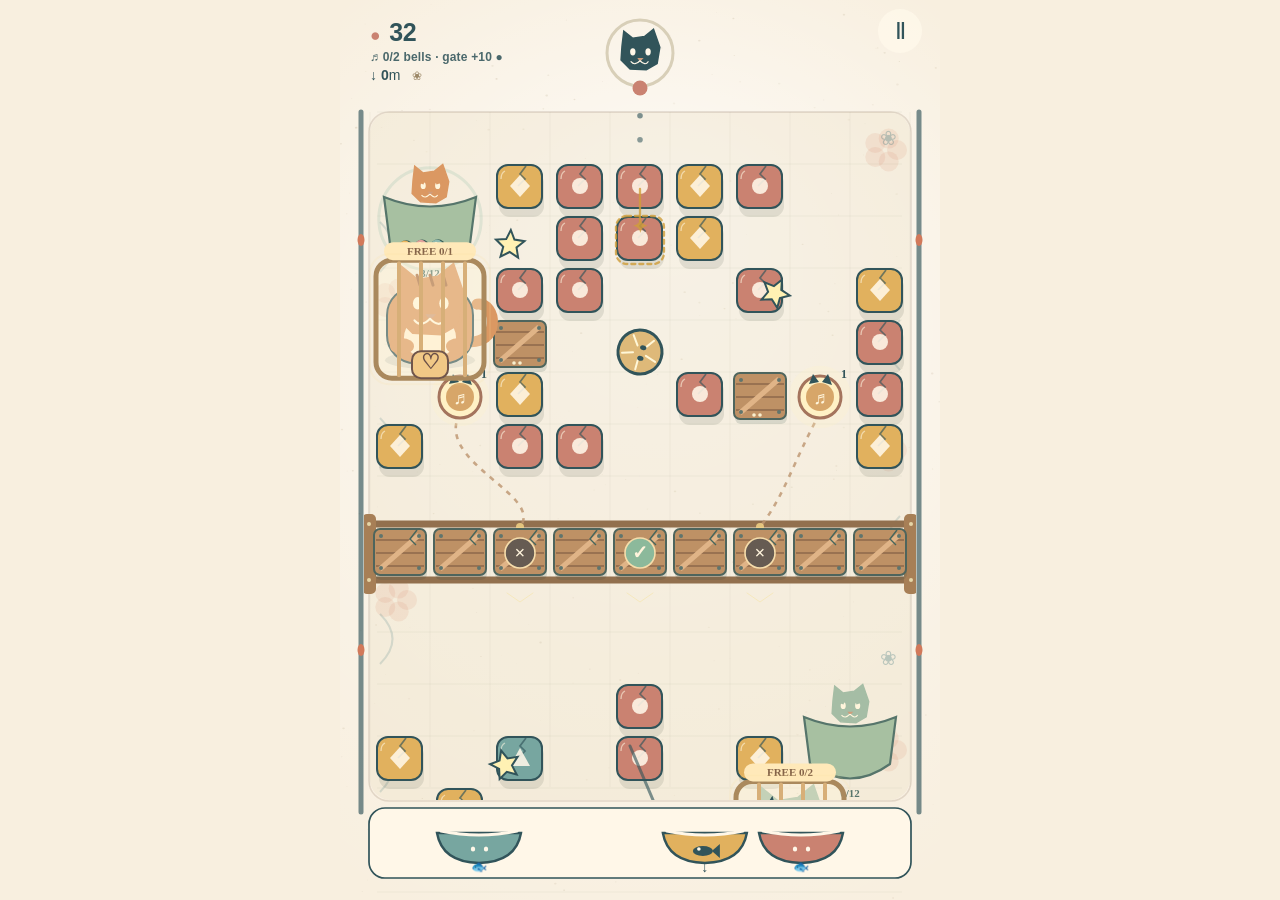
==== commit b36a679d: "header cleanup" ====
--- a/Purrchinko-Standalone.html
+++ b/Purrchinko-Standalone.html
@@ -1016,7 +1016,7 @@
  if(surge>0){const pulse=.5+Math.sin(state.worldTime*17)*.14;ctx.shadowColor='#f0bd59';ctx.shadowBlur=14;ctx.strokeStyle='#f1c96f';ctx.globalAlpha=.76+pulse*.22;ctx.lineWidth=4;ctx.beginPath();ctx.arc(300,53,41,-Math.PI/2,-Math.PI/2+TAU*surge);ctx.stroke();ctx.shadowBlur=0;ctx.globalAlpha=.5;for(let i=0;i<8;i++){const a=state.worldTime*1.8+i*TAU/8;ellipse(300+Math.cos(a)*47,53+Math.sin(a)*47,2.4,2.4);ctx.fillStyle='#f3d381';ctx.fill();}ctx.globalAlpha=1;}
  ctx.strokeStyle=surge>0?'#f1c96f':'#d8cfb8';ctx.lineWidth=3;ellipse(300,53,33,33);ctx.stroke();
  ctx.fillStyle=p.ink;catFace(300,50,.9,p.ink,p.paper);ctx.fillStyle=p.colors[0];ellipse(300,88,7.5,7.5);ctx.fill();
- for(let i=0;i<CAT_TYPES.length;i++){ctx.globalAlpha=i<state.unlockedCats?1:state.catCollection.has(i)?.32:.13;catFace(48+i*38,94,.42,CAT_TYPES[i].color,p.paper);}ctx.restore();
+ ctx.restore();
 }
 function drawBorders(){const p=THEMES[state.phase];ctx.strokeStyle=p.ink;ctx.globalAlpha=.65;ctx.lineWidth=5;ctx.lineCap='round';ctx.beginPath();ctx.moveTo(21,112);ctx.lineTo(21,812);ctx.moveTo(579,112);ctx.lineTo(579,812);ctx.stroke();ctx.globalAlpha=1;for(const y of [240,650]){ctx.fillStyle=p.accent;ellipse(21,y,3.5,6);ctx.fill();ellipse(579,y,3.5,6);ctx.fill();}}
 function drawCat(t){
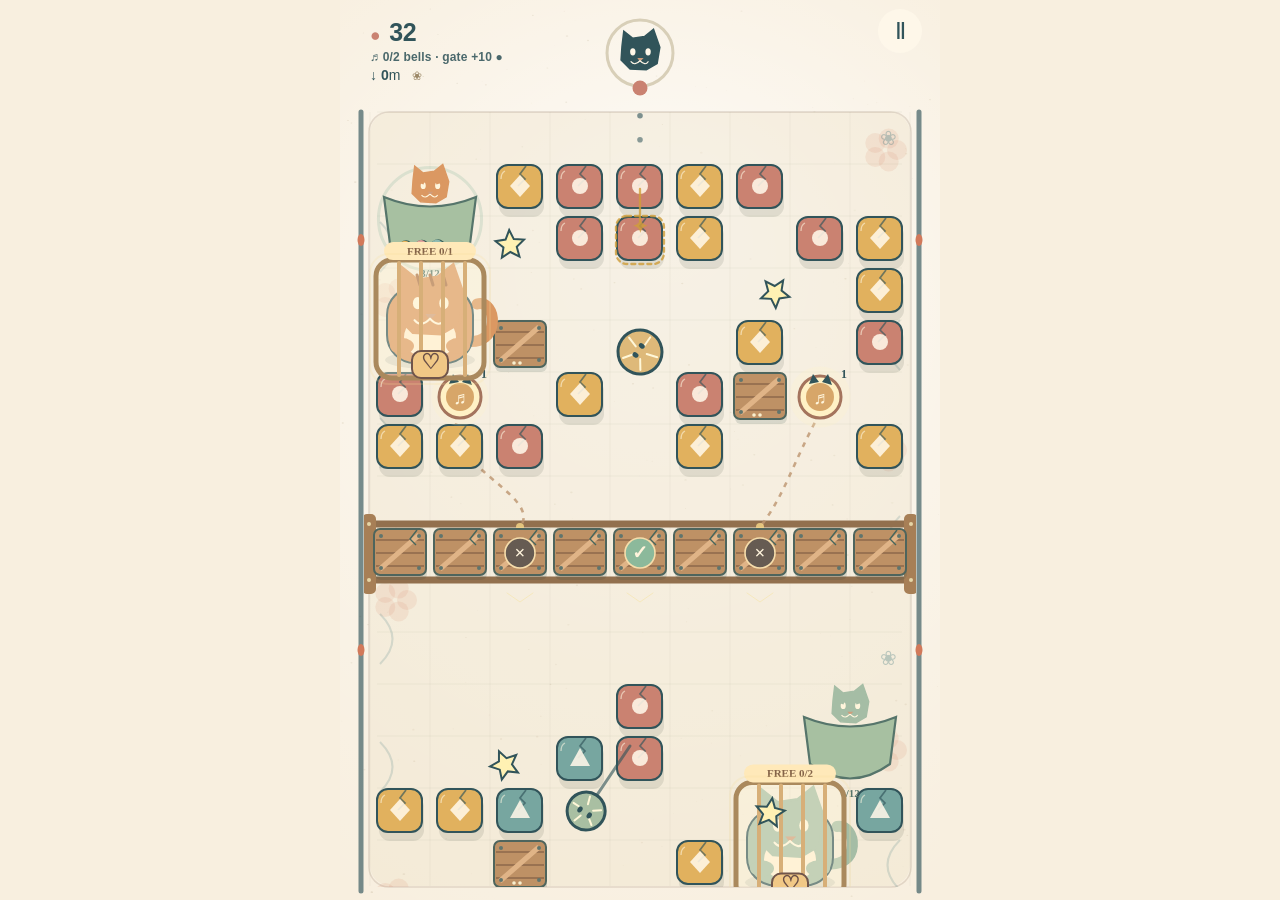
==== commit a9e06491: "improvements" ====
--- a/Purrchinko-Standalone.html
+++ b/Purrchinko-Standalone.html
@@ -1,4 +1,5 @@
 <!doctype html>
+<!-- Generated by scripts/build-standalone.mjs; edit index.html, styles.css, and game.js. -->
 <html lang="en">
 <head>
   <meta charset="utf-8" />
@@ -7,7 +8,7 @@
   <meta name="description" content="Purrchinko is a cozy, endless cat-themed pachinko puzzle. Launch marbles, combine blocks, ring bells, and wander through a playful mechanical maze with mischievous cats." />
   <meta property="og:title" content="Purrchinko" />
   <meta property="og:description" content="A cozy, endless cat-themed pachinko puzzle full of bouncing marbles, clever blocks, and mischievous cats." />
-  <link rel="icon" type="image/svg+xml" href="[data-uri]" />
+  <link rel="icon" type="image/svg+xml" href="data:image/svg+xml,%3Csvg%20xmlns%3D%22http%3A%2F%2Fwww.w3.org%2F2000%2Fsvg%22%20viewBox%3D%220%200%2064%2064%22%3E%0A%20%20%3Crect%20x%3D%222%22%20y%3D%222%22%20width%3D%2260%22%20height%3D%2260%22%20rx%3D%2219%22%20fill%3D%22%23fff7e8%22%2F%3E%0A%20%20%3Cpath%20d%3D%22M10%2028%2013%209l16%2012a24%2024%200%200%201%206%200L51%209l3%2020a22%2022%200%201%201-44-1Z%22%20fill%3D%22%23db9862%22%20stroke%3D%22%2331545a%22%20stroke-width%3D%223.5%22%20stroke-linejoin%3D%22round%22%2F%3E%0A%20%20%3Cpath%20d%3D%22m17%2016%209%207-11%204Zm30%200-9%207%2011%204Z%22%20fill%3D%22%23f5d6b5%22%2F%3E%0A%20%20%3Cellipse%20cx%3D%2224%22%20cy%3D%2234%22%20rx%3D%222.7%22%20ry%3D%223.8%22%20fill%3D%22%2331545a%22%2F%3E%0A%20%20%3Cellipse%20cx%3D%2240%22%20cy%3D%2234%22%20rx%3D%222.7%22%20ry%3D%223.8%22%20fill%3D%22%2331545a%22%2F%3E%0A%20%20%3Cpath%20d%3D%22m29%2042%206%200-3%203.5Z%22%20fill%3D%22%23a95e5b%22%20stroke%3D%22%2331545a%22%20stroke-width%3D%221%22%20stroke-linejoin%3D%22round%22%2F%3E%0A%20%20%3Cpath%20d%3D%22M32%2045.5c-2%204-5%204-7%202m7-2c2%204%205%204%207%202M18%2041l8%202m-9%202%208%201m21-5-8%202m9%202-8%201%22%20fill%3D%22none%22%20stroke%3D%22%2331545a%22%20stroke-width%3D%221.5%22%20stroke-linecap%3D%22round%22%2F%3E%0A%20%20%3Ccircle%20cx%3D%2217%22%20cy%3D%2239%22%20r%3D%222%22%20fill%3D%22%23efb69e%22%2F%3E%0A%20%20%3Ccircle%20cx%3D%2247%22%20cy%3D%2239%22%20r%3D%222%22%20fill%3D%22%23efb69e%22%2F%3E%0A%3C%2Fsvg%3E" />
   <title>Purrchinko</title>
   <style>
 :root{color-scheme:light;--ink:#31545a;--paper:#fff7e8;--cream:#f8efdf}
@@ -17,32 +18,43 @@
 button{font:inherit;cursor:pointer;-webkit-tap-highlight-color:transparent;touch-action:manipulation}
 button:focus-visible,canvas:focus-visible{outline:3px solid #b96c53;outline-offset:-3px}
 [hidden]{display:none!important}
-.game-frame{position:relative;width:min(100vw,66.6667vh,600px);width:min(100%,calc((100dvh - env(safe-area-inset-top) - env(safe-area-inset-bottom))*2/3),600px);aspect-ratio:2/3;overflow:hidden;isolation:isolate;touch-action:none}
+.game-frame{position:relative;width:min(100vw,66.6667vh,600px);height:min(900px,100vh);max-height:calc(100vh - env(safe-area-inset-top) - env(safe-area-inset-bottom));overflow:hidden;isolation:isolate;touch-action:none}
+@supports(height:100dvh){.game-frame{width:min(100%,600px,calc((100dvh - env(safe-area-inset-top) - env(safe-area-inset-bottom))*2/3));height:min(900px,100dvh);max-height:calc(100dvh - env(safe-area-inset-top) - env(safe-area-inset-bottom))}}
 canvas{display:block;width:100%;height:100%;touch-action:none;cursor:crosshair}
-.board-hud{position:absolute;left:5%;top:2%;display:flex;flex-direction:column;gap:5px;pointer-events:none;font-variant-numeric:tabular-nums}
-.marbles{font-size:clamp(17px,4vw,25px);font-weight:bold;letter-spacing:-.6px}.marbles>span{font-size:.7em;color:#ca8271;margin-right:3px}.score{font-size:clamp(10px,2.4vw,13px);color:#6e8079}.score b{font-weight:normal}
+.board-hud{position:absolute;left:5%;top:2%;display:flex;flex-direction:column;gap:3px;z-index:3;pointer-events:none;font-variant-numeric:tabular-nums;color:var(--hud-ink,#31545a)}
+.marbles{font-size:clamp(17px,4vw,25px);font-weight:bold;letter-spacing:-.6px}.marbles>span{font-size:.7em;color:#ca8271;margin-right:3px}
 .board-controls{position:absolute;right:3%;top:1%;display:flex;gap:3px;z-index:6}
 .icon-btn{border:0;border-radius:50%;width:44px;height:44px;display:grid;place-items:center;background:#fff9ebc9;color:#31545a;font-size:23px}
-.icon-btn span{display:none}.icon-btn:hover,.soft-btn:hover{background:#e8ddc7}
-.pause-controls{position:absolute;top:calc(1% + 48px);right:3%;display:flex;flex-direction:column;gap:6px;z-index:4}
+.icon-btn:hover,.soft-btn:hover{background:#e8ddc7}
+.pause-controls{position:absolute;top:calc(1% + 48px);right:3%;display:flex;flex-direction:column;gap:6px;z-index:4;align-items:flex-end}
 .soft-btn{border:1px solid #d7c9b7;border-radius:50%;width:52px;height:52px;background:var(--paper);color:var(--ink);font-size:28px}
-@media(prefers-reduced-motion:reduce){*{transition:none!important}}
 
-.depth{font-size:clamp(11px,2.5vw,14px);font-variant-numeric:tabular-nums;color:#52766c}.depth b{font-weight:700}.gate-tally{display:inline-block;margin-left:8px;color:#9c8867;font-size:.85em}.end-checkpoints{font-size:16px;color:#7a897b;margin:-10px 0 24px}
+.depth{font-size:clamp(11px,2.5vw,14px);color:inherit}.depth b{font-weight:700}.gate-tally{display:inline-block;margin-left:8px;color:#9c8867;font-size:.85em}
 
+.goal-line{font-size:clamp(9px,2.3vw,12px);font-weight:700;color:inherit;opacity:.87;letter-spacing:.015em;white-space:nowrap;max-width:250px}
 
-.goal-line{font-size:clamp(9px,2.3vw,12px);font-weight:700;color:#9e714e;letter-spacing:.015em;white-space:nowrap;max-width:250px;text-shadow:0 1px 1px #fff7e9}.board-hud{gap:3px;z-index:3}
+.marbles.boosting{color:#a96e2c!important;text-shadow:0 0 12px #f4d27e}.marbles.boosting>span{color:#edbd58}
 
-.board-hud{color:var(--hud-ink,#31545a)}.board-hud .marbles,.board-hud .depth,.board-hud .goal-line{color:inherit}.board-hud .goal-line{opacity:.87;text-shadow:none}
-.marbles.boosting{color:#a96e2c!important;text-shadow:0 0 12px #f4d27e}.marbles.boosting>span{color:#edbd58}
-.pause-controls{align-items:flex-end}
 .audio-toggle{width:104px;height:38px;padding:0 11px;border:1px solid #d7c9b7;border-radius:20px;display:flex;align-items:center;justify-content:space-between;background:#fff9ebdc;color:#31545a;font-size:12px;font-weight:700;letter-spacing:.025em;box-shadow:0 2px 8px #5d4b3020}
 .audio-toggle b{font-size:10px;letter-spacing:.07em;color:#9a8060}
 .audio-toggle[aria-pressed="true"] b{color:#42796d}
 .audio-toggle:hover{background:#e8ddc7}
 
+.game-frame.is-ended .board-controls{visibility:hidden}
+.game-over{position:absolute;inset:0;z-index:10;display:grid;place-items:center;padding:20px;background:#213b3bc2;backdrop-filter:blur(5px);-webkit-backdrop-filter:blur(5px);color:var(--hud-ink,#31545a)}
+.game-over-card{width:min(100%,390px);padding:clamp(24px,6vw,38px) 22px 24px;border:2px solid #f4e5c5;border-radius:28px;background:linear-gradient(155deg,#fffaf0f5,#f3e8d5f5);box-shadow:0 18px 55px #14282455;text-align:center;animation:game-over-pop .34s cubic-bezier(.2,.85,.25,1.15) both}
+.game-over-cat{display:grid;place-items:center;width:56px;height:56px;margin:0 auto 10px;border-radius:50%;background:#f1ddb0;font-size:29px}
+.game-over-kicker{margin:0 0 7px;color:#a77d52;font-size:11px;font-weight:800;letter-spacing:.19em}
+.game-over-card h1{margin:0;color:var(--hud-ink,#31545a);font-family:Georgia,serif;font-size:clamp(28px,7vw,38px);line-height:1.05}
+.game-over-distance{display:flex;flex-direction:column;gap:3px;margin:17px 0 23px;color:#6b8178;font-size:12px;letter-spacing:.07em;text-transform:uppercase}
+.game-over-distance b{color:#b27c4d;font-family:Georgia,serif;font-size:clamp(34px,9vw,48px);letter-spacing:-.04em;line-height:1}
+.play-again-btn{width:100%;min-height:54px;padding:0 20px;border:0;border-radius:18px;background:#417b70;color:#fff8e9;font-size:16px;font-weight:800;box-shadow:0 4px 0 #2e5e56;display:flex;align-items:center;justify-content:center;gap:9px}
+.play-again-btn span{font-size:23px;line-height:1}
+.play-again-btn:active{transform:translateY(2px);box-shadow:0 2px 0 #2e5e56}
+@keyframes game-over-pop{from{opacity:0;transform:translateY(14px) scale(.94)}to{opacity:1;transform:translateY(0) scale(1)}}
+@media(prefers-reduced-motion:reduce){.game-over-card{animation:none}}
 
-  </style>
+</style>
 </head>
 <body>
   <main class="game-frame" id="frame" aria-label="Purrchinko game">
@@ -60,20 +72,28 @@
       <button type="button" class="audio-toggle" id="musicBtn" aria-label="Music off" aria-pressed="false"><span>Music</span><b id="musicState">OFF</b></button>
       <button type="button" class="soft-btn" id="restartBtn" aria-label="Start again">↺</button>
     </div>
-    <div class="game-metadata" hidden aria-hidden="true">
-      <span id="scoreCount">0</span><span id="chapterLabel"></span><span id="eraLabel"></span><span id="comboCount"></span>
-      <div id="progressFill"></div><span id="progressText"></span><div id="discoveries"></div>
-    </div>
+    <section class="game-over" id="gameOver" role="dialog" aria-modal="true" aria-labelledby="gameOverTitle" hidden>
+      <div class="game-over-card">
+        <span class="game-over-cat" aria-hidden="true">🐈</span>
+        <p class="game-over-kicker">RUN ENDED</p>
+        <h1 id="gameOverTitle">Out of marbles</h1>
+        <p class="game-over-distance"><b id="finalDistance">0</b><span>meters travelled</span></p>
+        <button type="button" class="play-again-btn" id="playAgainBtn">Play again <span aria-hidden="true">↻</span></button>
+      </div>
+    </section>
   </main>
   <script>
 /* PURRCHINKO — original browser game. All artwork is procedurally painted vectors.
-   Uses Matter.js 0.20 when reachable; includes an independent fixed-step offline solver.
+   Uses Matter.js when supplied; includes an independent fixed-step offline solver.
    No images, accounts, data collection, or required network connection. */
 (() => {
 'use strict';
-const $ = id => document.getElementById(id);
+const elements=Object.create(null);
+const $=id=>elements[id]??(elements[id]=document.getElementById(id));
+function setText(id,value){const el=$(id),text=String(value);if(el.textContent!==text)el.textContent=text;}
 const canvas = $('game'), ctx = canvas.getContext('2d', {alpha:false});
-const W=600, H=900, COLS=9, CX=60, CY=137, SX=60, SY=52;
+const W=600, COLS=9, CX=60, CY=137, SX=60, SY=52;
+let H=900;
 const BOOST_DURATION=3.8,BOOST_COOLDOWN=18,BOOST_SHOT_RATE=.095;
 const FINAL_WAVE_SHOTS=84,FINAL_WAVE_SHOT_RATE=.052,FINAL_WAVE_ANGLE=.61;
 const SHOWER_SHOTS=30,SHOWER_SHOT_RATE=.072,SHOWER_MIN_GAP=850,SHOWER_MAX_GAP=1150;
@@ -84,49 +104,60 @@
 const rand=(a,b)=>a+Math.random()*(b-a);
 const pick=a=>a[Math.floor(Math.random()*a.length)];
 const TAU=Math.PI*2;
+const ROUND_TILE_KINDS=new Set(['rotor','sun','bubble','clock','magnet','cloud','yarn','switch','lever']);
+const FIELD_TILE_KINDS=new Set(['magnet','cloud','dream','moon','tree','yarn']);
 const THEMES=[
- {name:'The Patchwork Morning',mini:'PATCHWORK MORNING',sky:'#f8efdf',paper:'#fff7e8',back:'#ecdfc6',ink:'#31545a',colors:['#ca8271','#77a6a0','#b6ba73','#e1b15e'],deep:'#3d777c',accent:'#d2795a',noise:'#bdae92'},
- {name:'The Bookshop Afternoon',mini:'BOOKSHOP AFTERNOON',sky:'#f5e3cd',paper:'#fff1d6',back:'#e9cba8',ink:'#62504c',colors:['#c5785d','#438d87','#c6a369','#859a71'],deep:'#456c69',accent:'#c37c4e',noise:'#b88c6b'},
- {name:'The Geometric Garden',mini:'GEOMETRIC GARDEN',sky:'#f7eacf',paper:'#fff6df',back:'#e1dfbf',ink:'#273e42',colors:['#d78d46','#9bad71','#5f8179','#dcbb76'],deep:'#385a59',accent:'#d28a43',noise:'#b4aa86'},
- {name:'The Midnight Cat',mini:'MIDNIGHT CAT',sky:'#242a33',paper:'#343a41',back:'#3d4250',ink:'#f4dfae',colors:['#b5a4a1','#b4a979','#6b9898','#d8b760'],deep:'#b6cec3',accent:'#e8bf73',noise:'#69717b'},
- {name:'The Golden Dream',mini:'GOLDEN DREAM',sky:'#d4a945',paper:'#f6e7b4',back:'#e2c56e',ink:'#473f3c',colors:['#4e5252','#eee0b3','#b18453','#bf9b69'],deep:'#484642',accent:'#fff5cc',noise:'#a7804c'}
+ {name:'The Patchwork Morning',sky:'#f8efdf',paper:'#fff7e8',back:'#ecdfc6',ink:'#31545a',colors:['#ca8271','#77a6a0','#b6ba73','#e1b15e'],deep:'#3d777c',accent:'#d2795a',noise:'#bdae92'},
+ {name:'The Bookshop Afternoon',sky:'#f5e3cd',paper:'#fff1d6',back:'#e9cba8',ink:'#62504c',colors:['#c5785d','#438d87','#c6a369','#859a71'],deep:'#456c69',accent:'#c37c4e',noise:'#b88c6b'},
+ {name:'The Geometric Garden',sky:'#f7eacf',paper:'#fff6df',back:'#e1dfbf',ink:'#273e42',colors:['#d78d46','#9bad71','#5f8179','#dcbb76'],deep:'#385a59',accent:'#d28a43',noise:'#b4aa86'},
+ {name:'The Midnight Cat',sky:'#242a33',paper:'#343a41',back:'#3d4250',ink:'#f4dfae',colors:['#b5a4a1','#b4a979','#6b9898','#d8b760'],deep:'#b6cec3',accent:'#e8bf73',noise:'#69717b'},
+ {name:'The Golden Dream',sky:'#d4a945',paper:'#f6e7b4',back:'#e2c56e',ink:'#473f3c',colors:['#4e5252','#eee0b3','#b18453','#bf9b69'],deep:'#484642',accent:'#fff5cc',noise:'#a7804c'}
 ];
-const FAMILY={rose:['Rose Block','Spring','Paw Launcher','Dream Cat','Heart Engine'],sage:['Sage Block','Seesaw','Yarn Magnet','Gravity Cloud','Wonder Tree'],teal:['Teal Block','Dream Bubble','Time Pocket','Wormhole','Moon Pool'],gold:['Gold Block','Mirror','Spinner','Fish Feeder','Sun Machine']};
 const FAMILY_COLORS=['rose','sage','teal','gold'];
-const ICONS={Pillow:'◡',Spring:'〰', 'Paw Launcher':'🐾', 'Dream Cat':'☾','Heart Engine':'♡', Wedge:'◀', Seesaw:'⚖','Yarn Magnet':'◎','Gravity Cloud':'☁','Wonder Tree':'✳','Marble Bowl':'◡','Dream Bubble':'○','Time Pocket':'◷',Wormhole:'◎','Moon Pool':'☾','Little Bell':'♬',Mirror:'◩',Spinner:'✳','Fish Feeder':'♧','Sun Machine':'☼', 'Yarn Tangle':'∿','Shadow Cat':'☻','Dust Bunny':'◌'};
-const chapterTexts=['An early morning made of sleepy little shapes.','Books pile up. The marbles learn new stories.','Everything finds a prettier angle.','A shy black cat makes the stars stand still.','The whole machine is dreaming in gold.'];
+const TILE_KINDS=[['block','spring','paw','dream','heart'],['block','seesaw','magnet','cloud','tree'],['block','bubble','clock','portal','moon'],['block','mirror','rotor','feeder','sun']];
+const MARBLE_COLORS=['#e9b55d','#f7e0ad','#e1a29b','#8fbab0'];
 const CAT_TYPES=[
- {name:'Mochi',color:'#db9862',family:'rose',at:0,ability:'bat',subtitle:'The marble batter'},
- {name:'Miso',color:'#a5bda5',family:'sage',at:1,ability:'steal',subtitle:'The block bandit'},
- {name:'Pepper',color:'#414b59',family:'teal',at:2,ability:'collect',subtitle:'The ball keeper'},
- {name:'Sunny',color:'#e3bb60',family:'gold',at:3,ability:'tinker',subtitle:'The tiny engineer'}
+ {name:'Mochi',color:'#db9862',family:'rose',ability:'bat'},
+ {name:'Miso',color:'#a5bda5',family:'sage',ability:'steal'},
+ {name:'Pepper',color:'#414b59',family:'teal',ability:'collect'},
+ {name:'Sunny',color:'#e3bb60',family:'gold',ability:'tinker'}
 ];
-const state={started:false,paused:false,ended:false,reserve:32,shots:0,score:0,bestChain:0,chain:0,chainTime:-100,phase:0,worldTime:0,frame:0,active:[],tiles:[],grid:Array.from({length:ROWS},()=>Array(COLS).fill(null)),particles:[],confetti:[],events:[],found:new Set(),nextBallId:1,nextTileId:1,aimX:300,aimY:530,aimAngle:0,pointerDown:false,pointerFired:false,holdTime:0,shootCooldown:0,shootRepeat:.18,keyboardFire:false,difficulty:0,fish:0,levelThemeTime:0,lastComboReward:-99,earned:{combo:0,feeder:0,merges:0,yarn:0,shadow:0,portal:0,returned:0,fish:0,random:0},eventsCounter:0,quiet:false,shake:0,soundEnabled:true,musicEnabled:false,finalWait:0,endscreen:false,lastImpactPos:{x:300,y:400},debug:false};
-Object.assign(state,{fishStamps:0,fishRescues:0,lastGrowthShot:0,switchHits:0,skillShots:0,boostUntil:0,boostNextAt:0,boostDisplayed:false,finalWaveUsed:false,finalWaveActive:false,finalWaveShotsLeft:0,showerNextAt:1000,showerActive:false,showerShotsLeft:0,kickers:[],starPegs:[],actions:0,broken:0,merges:0,unlockedCats:0,catCollection:new Set(),catLinks:[],cameraY:0,cameraTarget:0,gates:[],gatesPassed:0,pushes:0,rewardedChainGate:-1,won:false,courseSeed:0,mergeFX:[],catsFreed:0,gateAwards:[],lastCatAct:-99,catActions:0});
+function createRunState(){
+ return {
+  paused:false,ended:false,reserve:32,shots:0,score:0,bestChain:0,chain:0,chainTime:-100,
+  phase:0,worldTime:0,frame:0,active:[],tiles:[],grid:Array.from({length:ROWS},()=>Array(COLS).fill(null)),
+  particles:[],events:[],nextBallId:1,nextTileId:1,aimX:300,aimY:530,aimAngle:0,
+  pointerDown:false,pointerFired:false,holdTime:0,keyboardFire:false,shootCooldown:0,shootRepeat:.18,
+  lastComboReward:-99,earned:{combo:0,feeder:0,merges:0,yarn:0,shadow:0,portal:0,random:0},
+  finalWait:0,lastGrowthShot:0,switchHits:0,skillShots:0,boostUntil:0,boostNextAt:0,boostDisplayed:false,
+  finalWaveUsed:false,finalWaveActive:false,finalWaveShotsLeft:0,showerNextAt:1000,showerActive:false,showerShotsLeft:0,
+  kickers:[],starPegs:[],actions:0,broken:0,merges:0,catLinks:[],cameraY:0,cameraTarget:0,
+  gates:[],gatesPassed:0,pushes:0,rewardedChainGate:-1,courseSeed:0,mergeFX:[],catsFreed:0,gateAwards:[],catActions:0
+ };
+}
+const state={...createRunState(),started:false,soundEnabled:true,musicEnabled:false,catCollection:new Set()};
 function readSaved(key,fallback=null){try{const current=`purrchinko.${key}`;let value=localStorage.getItem(current);if(value!==null)return value;value=localStorage.getItem(`purrpetual.${key}`);if(value!==null)localStorage.setItem(current,value);return value??fallback;}catch(e){return fallback;}}
 function writeSaved(key,value){try{localStorage.setItem(`purrchinko.${key}`,value);}catch(e){}}
 try{state.catCollection=new Set(JSON.parse(readSaved('cats','[]')).filter(i=>Number.isInteger(i)&&i>=0&&i<CAT_TYPES.length));}catch(e){}
 let phys=null;
 const M=window.Matter||null;
-const pad=(x,y)=>({x,y});
 const cellPos=(r,c)=>({x:CX+c*SX,y:CY+r*SY});
 const tilePos=t=>t.kind==='cat'&&!t.caged&&Number.isFinite(t.roamX)?{x:t.roamX,y:t.roamY}:{x:CX+t.c*SX+((t.span||1)-1)*SX/2,y:CY+t.r*SY+((t.span||1)-1)*SY/2};
 const inside=(r,c)=>r>=0&&r<ROWS&&c>=0&&c<COLS;
 const cap=(a,n)=>{if(a.length>n)a.splice(0,a.length-n);};
 let seed=53191;
 function prand(){seed=(1664525*seed+1013904223)>>>0;return seed/4294967296;}
-function makeSpecks(){return Array.from({length:265},()=>({x:prand()*600,y:prand()*900,r:.25+prand()*1.05,a:.1+prand()*.21}));}
-const specks=makeSpecks();
+function makeSpecks(){return Array.from({length:265},()=>({x:prand()*W,y:prand()*H,r:.25+prand()*1.05,a:.1+prand()*.21}));}
+let specks=makeSpecks(),backgroundLayer=null,backgroundPhase=-1;
 function roundedRect(x,y,w,h,r){r=Math.min(r,w/2,h/2);ctx.beginPath();ctx.moveTo(x+r,y);ctx.arcTo(x+w,y,x+w,y+h,r);ctx.arcTo(x+w,y+h,x,y+h,r);ctx.arcTo(x,y+h,x,y,r);ctx.arcTo(x,y,x+w,y,r);ctx.closePath();}
 function ellipse(x,y,rx,ry,rot=0){ctx.beginPath();ctx.ellipse(x,y,Math.max(.1,rx),Math.max(.1,ry),rot,0,TAU);}
-function strokeCurve(pts,stroke,width=2){ctx.beginPath();ctx.moveTo(...pts[0]);for(let i=1;i<pts.length-1;i++){const a=pts[i],b=pts[i+1];ctx.quadraticCurveTo(a[0],a[1],(a[0]+b[0])/2,(a[1]+b[1])/2);}ctx.lineTo(...pts[pts.length-1]);ctx.strokeStyle=stroke;ctx.lineWidth=width;ctx.lineCap='round';ctx.stroke();}
 function text(s,x,y,font='13px Georgia',color='#41524c',align='center'){ctx.font=font;ctx.textAlign=align;ctx.fillStyle=color;ctx.fillText(s,x,y);}
 function polygon(coords){ctx.beginPath();ctx.moveTo(...coords[0]);for(let i=1;i<coords.length;i++)ctx.lineTo(...coords[i]);ctx.closePath();}
-function alpha(hex,opacity){ctx.globalAlpha=opacity;ctx.fillStyle=hex;}
 // A small, procedural toy-box sound engine. Every event has its own material.
 let audio=null, mix=null, effectsBus=null, musicBus=null, noiseBuffer=null, voices=0, musicTimer=null, musicStep=0, musicNextAt=0;
 const musicVoices=new Set();
 const soundTimes=new Map();
+const EFFECT_VOICE_LIMIT=48,GATE_VOICE_RESERVE=18;
 const NOTES=[261.63,293.66,329.63,392,440,523.25,587.33,659.25];
 const MUSIC_STEP=60/70/2;
 const MUSIC_CHORDS=[
@@ -187,8 +218,9 @@
  if(audio)for(const osc of musicVoices){try{osc.stop(audio.currentTime+.02);}catch(e){}}
  if(musicBus&&audio){musicBus.gain.cancelScheduledValues(audio.currentTime);musicBus.gain.setTargetAtTime(0,audio.currentTime,.035);}
 }
-function tone(freq,dur,vol,{delay=0,end=freq,type='sine',pan=0,noise=false,cutoff=1600,vibrato=0}={}){
- if(voices>=48)return;
+function tone(freq,dur,vol,{delay=0,end=freq,type='sine',pan=0,noise=false,cutoff=1600,vibrato=0,priority=false}={}){
+ // Keep the full gate cue available even during a busy collision burst.
+ if(voices>=EFFECT_VOICE_LIMIT+(priority?GATE_VOICE_RESERVE:0))return;
  const t=audio.currentTime+delay,source=noise?audio.createBufferSource():audio.createOscillator();
  const gain=audio.createGain(),filter=audio.createBiquadFilter();let wobble=null,depth=null;
  if(noise){source.buffer=noiseBuffer;filter.type='bandpass';filter.frequency.value=cutoff;filter.Q.value=.8;}
@@ -201,10 +233,10 @@
  voices++;source.onended=()=>{voices--;source.disconnect();filter.disconnect();gain.disconnect();position?.disconnect();wobble?.disconnect();depth?.disconnect();};
  source.start(t);source.stop(t+dur+.015);
 }
-function mallet(freq,dur,vol,pan=0,delay=0,bright=false){
- tone(freq,dur,vol,{pan,delay});
- tone(freq*(bright?2.76:2),dur*.4,vol*.27,{pan,delay});
- tone(freq*(bright?5.4:3),dur*.19,vol*.11,{pan,delay});
+function mallet(freq,dur,vol,pan=0,delay=0,bright=false,{priority=false}={}){
+ tone(freq,dur,vol,{pan,delay,priority});
+ tone(freq*(bright?2.76:2),dur*.4,vol*.27,{pan,delay,priority});
+ tone(freq*(bright?5.4:3),dur*.19,vol*.11,{pan,delay,priority});
 }
 function sound(event,{x=300,family='rose',tier=0,energy=1}={}){
  if(!state.soundEnabled||!audio||audio.state!=='running')return;
@@ -233,7 +265,13 @@
   case 'pop':tone(180,.13,.09,{end:760,pan});tone(0,.055,.025,{noise:true,cutoff:2400,pan});mallet(1046,.2,.018,pan,.035);break;
   case 'return':mallet(x<300?659.25:783.99,.27,.065,pan);break;
   case 'combo':[1,1.5,2].forEach((r,i)=>mallet(note*r,.28,.035,pan,i*.065));break;
-  case 'chapter':case 'start':[1,1.25,1.5,2,2.5].forEach((r,i)=>mallet(261.63*r,.5,.035,0,i*.085,true));break;
+  case 'gate':
+   // A chunky latch, springy rise, then a bright little victory chime.
+   tone(118,.24,.11,{end:48,type:'triangle',pan,priority:true});
+   tone(0,.11,.055,{noise:true,cutoff:1250,pan,priority:true});
+   tone(330,.3,.055,{end:690,type:'triangle',pan,delay:.025,vibrato:.06,priority:true});
+   [523.25,659.25,783.99,1046.5].forEach((freq,i)=>mallet(freq,.38-i*.025,.085,pan,.08+i*.072,true,{priority:true}));
+   mallet(1318.5,.52,.06,pan,.39,true,{priority:true});break;
   case 'purr':
    for(let i=0;i<8;i++)tone(72+i%2*12,.09,.045,{delay:i*.055,end:48,type:'triangle'});
    [1,1.25,1.5].forEach((r,i)=>mallet(523.25*r,.55,.025,0,.18+i*.1));break;
@@ -254,10 +292,7 @@
  $('musicBtn').setAttribute('aria-label',state.musicEnabled?'Music on':'Music off');
  $('musicBtn').setAttribute('aria-pressed',String(state.musicEnabled));
 }
-function nameOf(t){return t.hazard===true?({'yarn':'Yarn Tangle','shadow':'Shadow Cat','dust':'Dust Bunny'}[t.kind]||'Little Mischief'):(FAMILY[t.family]?.[t.tier]||'Little Wonder');}
-function discover(t,desc){const title=typeof t==='string'?t:nameOf(t);if(state.found.has(title))return;state.found.add(title);const el=document.createElement('div');el.className='discovery-entry';const symbol=typeof t==='string'?'✧':(ICONS[title]||'✳');el.innerHTML=`<span class="discovery-icon">${symbol}</span><div><b>${title}</b><span>${desc||'A new little possibility.'}</span></div>`;const box=$('discoveries');box.prepend(el);while(box.children.length>5)box.lastElementChild.remove();}
 function sparkle(x,y,color,n=12,strength=1){for(let i=0;i<n;i++){const a=Math.random()*TAU,v=rand(28,142)*strength;state.particles.push({x,y,vx:Math.cos(a)*v,vy:Math.sin(a)*v-rand(0,20),r:rand(1.7,4.2),life:rand(.36,.85),max:.85,color,kind:Math.random()<.4?'star':'dot'});}cap(state.particles,260);}
-function floater(){}
 class PhysicsWorld{
  constructor(){this.isMatter=!!M;if(M){this.engine=M.Engine.create({enableSleeping:false,positionIterations:7,velocityIterations:7,constraintIterations:3});this.engine.gravity.y=.73;this.engine.gravity.scale=.001;this.world=this.engine.world;this.boundaries=[];for(const [x,y,w,h] of [[9,550,18,760],[591,550,18,760],[300,92,540,12]]){const body=M.Bodies.rectangle(x,y,w,h,{isStatic:true,restitution:.85,friction:0,collisionFilter:{category:1}});M.Composite.add(this.world,body);this.boundaries.push(body);}M.Events.on(this.engine,'collisionStart',evt=>{for(const p of evt.pairs){const a=p.bodyA.plugin?.game,b=p.bodyB.plugin?.game;if(!a||!b)continue;if(a.type==='ball'&&b.type==='tile')state.events.push({tile:b.owner,ball:a.owner,nx:p.collision.normal.x,ny:p.collision.normal.y});else if(b.type==='ball'&&a.type==='tile')state.events.push({tile:a.owner,ball:b.owner,nx:-p.collision.normal.x,ny:-p.collision.normal.y});}});}}
  addBall(ball){if(M){const b=M.Bodies.circle(ball.x,ball.y,ball.r,{restitution:.87,friction:.001,frictionStatic:0,frictionAir:.0015,density:.0035,slop:.012,collisionFilter:{category:2}});b.plugin.game={type:'ball',owner:ball};M.Composite.add(this.world,b);ball.body=b;M.Body.setVelocity(b,{x:ball.vx/60,y:ball.vy/60});}}
@@ -270,11 +305,14 @@
  setVel(ball,vx,vy){ball.vx=vx;ball.vy=vy;if(M&&ball.body)M.Body.setVelocity(ball.body,{x:vx/60,y:vy/60});}
  step(dt){if(M){this.engine.gravity.y=.73*gravity()/510;M.Body.setPosition(this.boundaries[0],{x:9,y:state.cameraY+550});M.Body.setPosition(this.boundaries[1],{x:591,y:state.cameraY+550});M.Body.setPosition(this.boundaries[2],{x:300,y:state.cameraY+92});M.Engine.update(this.engine,dt*1000);for(const ball of state.active){if(!ball.body)continue;ball.x=ball.body.position.x;ball.y=ball.body.position.y;ball.vx=ball.body.velocity.x*60;ball.vy=ball.body.velocity.y*60;}}
  else this.fallbackStep(dt);}
- fallbackStep(dt){const balls=state.active,tiles=state.tiles;const xmin=26,xmax=574;for(const b of balls){if(b.dead)continue;b.vy+=gravity()*dt;b.vx*=.999;b.vy*=.999;b.x+=b.vx*dt;b.y+=b.vy*dt;
+ fallbackStep(dt){
+ const balls=state.active,tiles=[];
+ for(const tile of state.tiles)if(!tile.removed&&tile.kind!=='nest')tiles.push({tile,pos:tilePos(tile)});
+ const acceleration=gravity(),xmin=26,xmax=574;for(const b of balls){if(b.dead)continue;b.vy+=acceleration*dt;b.vx*=.999;b.vy*=.999;b.x+=b.vx*dt;b.y+=b.vy*dt;
   if(b.x-b.r<xmin){b.x=xmin+b.r;b.vx=Math.abs(b.vx)*.88;}if(b.x+b.r>xmax){b.x=xmax-b.r;b.vx=-Math.abs(b.vx)*.88;}
   if(b.y-b.r<state.cameraY+92&&b.vy<0){b.y=state.cameraY+92+b.r;b.vy=Math.abs(b.vy)*.8;}
-  for(const t of tiles){if(t.removed||t.kind==='nest')continue;const p=tilePos(t);if(Math.abs(b.y-p.y)>95)continue;let nx=0,ny=0,overlap=0;
-   if(['rotor','sun','bubble','clock','magnet','cloud','yarn','switch','lever'].includes(t.kind)){
+  for(const {tile:t,pos:p} of tiles){if(Math.abs(b.y-p.y)>95)continue;let nx=0,ny=0,overlap=0;
+   if(ROUND_TILE_KINDS.has(t.kind)){
     let dx=b.x-p.x,dy=b.y-p.y,dist=Math.hypot(dx,dy)||1;
     if(t.kind==='rotor'||t.kind==='sun'){
       // Real capsule vs circle contact for a rotating paddle, with torque at the contact point.
@@ -292,7 +330,7 @@
    }
   }
  }
- for(let i=0;i<balls.length;i++)for(let j=i+1;j<balls.length;j++){const a=balls[i],b=balls[j];if(a.dead||b.dead)continue;let dx=b.x-a.x,dy=b.y-a.y,dist=Math.hypot(dx,dy)||.00001,overlap=a.r+b.r-dist;if(overlap<=0)continue;const nx=dx/dist,ny=dy/dist;a.x-=nx*overlap*.5;a.y-=ny*overlap*.5;b.x+=nx*overlap*.5;b.y+=ny*overlap*.5;const dvx=b.vx-a.vx,dvy=b.vy-a.vy,vn=dvx*nx+dvy*ny;if(vn<0){const impulse=-vn*.87;a.vx-=impulse*nx;a.vy-=impulse*ny;b.vx+=impulse*nx;b.vy+=impulse*ny;}}
+ for(let i=0;i<balls.length;i++)for(let j=i+1;j<balls.length;j++){const a=balls[i],b=balls[j];if(a.dead||b.dead)continue;const dx=b.x-a.x,dy=b.y-a.y,radius=a.r+b.r;if(dx*dx+dy*dy>=radius*radius)continue;const dist=Math.hypot(dx,dy)||.00001,overlap=radius-dist;const nx=dx/dist,ny=dy/dist;a.x-=nx*overlap*.5;a.y-=ny*overlap*.5;b.x+=nx*overlap*.5;b.y+=ny*overlap*.5;const dvx=b.vx-a.vx,dvy=b.vy-a.vy,vn=dvx*nx+dvy*ny;if(vn<0){const impulse=-vn*.87;a.vx-=impulse*nx;a.vy-=impulse*ny;b.vx+=impulse*nx;b.vy+=impulse*ny;}}
  }
 }
 const ZONES=[
@@ -334,7 +372,7 @@
  t.cooldownUntil=state.worldTime+8;t.glow=2.6;const pos=tilePos(t);
  for(const k of state.kickers)if(k.room===t.room&&k.kind==='shutter'){k.frozenX=k.nowX;k.frozenY=k.nowY;k.disabledUntil=state.worldTime+6;k.kick=1;}
  sparkle(pos.x,pos.y,'#88c5af',22);sound('cat',{x:pos.x});
- addScore(200,pos.x,pos.y);state.chain++;state.chainTime=state.worldTime;
+ addScore(200);state.chain++;state.chainTime=state.worldTime;
 }
 function addKicker(room,x,y,kind='bumper',swing=.35){
  const kicker={room,x,y,kind,swing,phase:prand()*TAU,amp:kind==='shutter'?75:kind==='pendulum'?44:0,
@@ -389,7 +427,7 @@
  const p=tilePos(t);t.caged=false;t.roamX=p.x;t.roamY=p.y;t.homeX=p.x;t.homeY=p.y;
  t.swipe=2;t.glow=3;t.cageHits=t.cageNeed;
  phys.removeTile(t);phys.addTile(t);
- state.catsFreed++;state.unlockedCats=Math.max(state.unlockedCats,t.catType+1);
+ state.catsFreed++;
  // A rescue starts a short, free-fire burst. The marbles keep standard physics.
  if(!state.finalWaveActive&&state.worldTime>=state.boostNextAt){state.boostUntil=state.worldTime+BOOST_DURATION;state.boostNextAt=state.worldTime+BOOST_COOLDOWN;state.boostDisplayed=true;state.shootCooldown=0;}
  state.catCollection.add(t.catType);
@@ -402,7 +440,6 @@
  // pay less than careless spray costs. Every third door is a small boss bonus.
  return gate.index===0?10:gate.index===1?10:gate.boss?Math.max(8,13-Math.floor(gate.index/4)):Math.max(5,9-Math.floor(gate.index/3));
 }
-function remainingSwitches(gate){return gate.bolts.filter(n=>n>0).length;}
 function activateBell(t,b=null){
  if(!t||t.removed||t.kind!=='switch')return false;
  const gate=state.gates[t.gateIndex];if(!gate||gate.opened||gate.index!==state.gatesPassed)return false;
@@ -416,8 +453,8 @@
  const before=gate.bolts[n];gate.bolts[n]=Math.max(0,before-1);state.switchHits++;
  const released=before-gate.bolts[n];
  sparkle(p.x,p.y,'#f5d584',22,1.2);sound('merge',{x:p.x,family:gate.keys[n],tier:1});
- addScore(180*released,p.x,p.y);
- if(gate.bolts[n]===0){floater(p.x,p.y-32,'★','#f5d584');sound('return',{x:p.x});
+ addScore(180*released);
+ if(gate.bolts[n]===0){sound('return',{x:p.x});
   // Switches stay as small gold bumpers but no longer cost shots.
   t.glow=3;
  }
@@ -442,7 +479,7 @@
    b.x+=nx*(overlap+1.2);b.y+=ny*(overlap+1.2);
    if(vn<0){const sideVel=k.kind==='shutter'?Math.cos(time*1.2+k.phase)*k.amp*1.2:k.kind==='pendulum'?Math.cos(time*1.5+k.phase)*k.amp*1.5:0;
     phys.setVel(b,b.vx-(1.72*vn)*nx+sideVel*.5,b.vy-(1.72*vn)*ny-35);
-    if(time-k.hitTime>.11){k.hitTime=time;k.kick=1;state.chain++;state.chainTime=time;addScore(45,k.x,k.y);sound('hit',{x:k.nowX,family:'gold'});sparkle(k.nowX,k.nowY,'#f5cf80',6,.65);}
+    if(time-k.hitTime>.11){k.hitTime=time;k.kick=1;state.chain++;state.chainTime=time;addScore(45);sound('hit',{x:k.nowX,family:'gold'});sparkle(k.nowX,k.nowY,'#f5cf80',6,.65);}
    }
   }
  }
@@ -454,9 +491,9 @@
    const nx=dx/d,ny=dy/d,vn=b.vx*nx+b.vy*ny;
    b.x=peg.x+nx*(b.r+peg.r+1);b.y=peg.y+ny*(b.r+peg.r+1);
    if(vn<0)phys.setVel(b,b.vx-1.9*vn*nx,b.vy-1.9*vn*ny);
-   peg.lit=true;peg.hitTime=state.worldTime;addScore(250,peg.x,peg.y);sound('merge',{x:peg.x});sparkle(peg.x,peg.y,'#f9d986',18);
+   peg.lit=true;peg.hitTime=state.worldTime;addScore(250);sound('merge',{x:peg.x});sparkle(peg.x,peg.y,'#f9d986',18);
    const count=state.starPegs.filter(q=>q.room===peg.room&&q.lit).length;
-   if(count===2){state.reserve+=1;state.skillShots++;state.earned.combo+=1;floater(300,peg.y+22,'+1 ●','#e4aa5b');updateUI();}
+   if(count===2){state.reserve+=1;state.skillShots++;state.earned.combo+=1;updateUI();}
    break;
   }
  }
@@ -504,7 +541,7 @@
  }
  state.tiles=state.tiles.filter(t=>!t.removed);
 }
-function obstacleHit(t,weight=1,ball=null,ram=null){
+function obstacleHit(t,weight=1,ball=null){
  if(!t||t.removed||state.worldTime-t.lastDamage<.16)return;t.lastDamage=state.worldTime;t.wobble=1.5;t.glow=1;
  const p=tilePos(t);sound('push',{x:p.x});
  if(t.material==='gear'&&ball)phys.setVel(ball,(ball.x<p.x?-1:1)*340,Math.max(180,Math.abs(ball.vy)*.7));
@@ -514,10 +551,11 @@
   t.glow=1;return;
  }
  t.hp-=weight;sparkle(p.x,p.y,t.material==='glass'?'#a3d7d7':'#c5a276',8);
- if(t.hp<=0){destroyTile(t);state.broken++;addScore(90,p.x,p.y,'+90');sparkle(p.x,p.y,t.material==='vine'?'#98b38d':'#d9b68a',23,1.4);sound('break',{x:p.x});}
+ if(t.hp<=0){destroyTile(t);state.broken++;addScore(90);sparkle(p.x,p.y,t.material==='vine'?'#98b38d':'#d9b68a',23,1.4);sound('break',{x:p.x});}
 }
 function openGate(gate){
  if(gate.opened)return;releaseBossMarbles(gate);gate.opened=true;state.gatesPassed++;
+ state.kickers=state.kickers.filter(k=>k.room!==gate.index);state.starPegs=state.starPegs.filter(p=>p.room!==gate.index);
  for(const t of [...state.tiles])if(!t.removed&&t.gateIndex===gate.index){const p=tilePos(t);destroyTile(t);sparkle(p.x,p.y,'#e5bb78',9,1.7);}
  state.cameraTarget=Math.max(state.cameraTarget,gate.row*SY);state.phase=currentZone().palette;
  // The door is the major source of ammunition. Survival is per-gate, not a
@@ -525,8 +563,8 @@
  const bonus=gatePrize(gate);state.reserve+=bonus;
  state.gateAwards.push({gate:gate.index+1,balls:bonus,shots:state.shots});
  if(state.gates.length-state.gatesPassed<3)buildCourse(state.gates.length,4);
- addScore(800,300,CY+gate.row*SY);floater(300,CY+gate.row*SY,'+'+bonus+' ●','#5d9a80');
- sound('chapter');sparkle(300,CY+gate.row*SY,'#f4ce86',40,2);
+ addScore(800);
+ sound('gate');sparkle(300,CY+gate.row*SY,'#f4ce86',40,2);
  updateUI();
 }
 function updateCourse(dt){
@@ -534,7 +572,7 @@
  updateBoss(dt);const old=state.cameraY;state.cameraY=Math.min(state.cameraTarget,state.cameraY+dt*410);
  if(state.cameraY!==old){
   state.aimY+=state.cameraY-old;
-  $('depthCount').textContent=Math.floor(state.cameraY/10);
+  setText('depthCount',Math.floor(state.cameraY/10));
   // Recalled marbles travel with the launcher instead of teleporting into obstacles.
   for(const b of state.active)if(!b.dead&&b.y<state.cameraY+95){removeBall(b);}
   for(const t of state.tiles)if(!t.removed&&tilePos(t).y<state.cameraY+60)destroyTile(t);
@@ -573,51 +611,51 @@
 // Every ordinary tile occupies ONE grid square, even at the highest evolution.
 // Higher tiers change the mechanism and ornament, never unexpectedly block 2×2 cells.
 const tileScale=t=>(t.kind==='cat'||t.kind==='boss'||t.kind==='nest')?2:1+Math.min(4,t.tier)*.045;
-function fits(r,c,span,ignore=new Set()){
+function fits(r,c,span,ignore=null){
  if(!inside(r,c)||!inside(r+span-1,c+span-1))return false;
- for(let dr=0;dr<span;dr++)for(let dc=0;dc<span;dc++){const t=state.grid[r+dr][c+dc];if(t&&!ignore.has(t))return false;}return true;
+ for(let dr=0;dr<span;dr++)for(let dc=0;dc<span;dc++){const t=state.grid[r+dr][c+dc];if(t&&!ignore?.has(t))return false;}return true;
 }
 function markCells(t,fill){for(let dr=0;dr<t.span;dr++)for(let dc=0;dc<t.span;dc++){
  const r=t.r+dr,c=t.c+dc;if(fill)state.grid[r][c]=t;else if(state.grid[r]?.[c]===t)state.grid[r][c]=null;
 }}
 function createTile(r,c,family,tier=0,hazardKind=null){
  const span=1;if(!fits(r,c,span))return null;
- const t={id:state.nextTileId++,r,c,span,family,tier,kind:hazardKind||'block',hazard:!!hazardKind,angle:rand(-.13,.13),spin:rand(-2,2),charge:0,glow:0,wobble:0,hitMemory:[],captures:[],lastImpact:-99,lastShiftTime:-99,impulseX:0,impulseY:0,force:.15,t:rand(0,10),removed:false,hitCount:0,hp:state.gatesPassed<2?1:2,lock:0};
- if(tier>0&&!hazardKind)t.kind=[['block','spring','paw','dream','heart'],['block','seesaw','magnet','cloud','tree'],['block','bubble','clock','portal','moon'],['block','mirror','rotor','feeder','sun']][FAMILY_COLORS.indexOf(family)][tier];
+ const t={id:state.nextTileId++,r,c,span,family,tier,kind:hazardKind||'block',hazard:!!hazardKind,angle:rand(-.13,.13),spin:rand(-2,2),charge:0,glow:0,wobble:0,hitMemory:[],captures:[],lastImpact:-99,lastShiftTime:-99,t:rand(0,10),removed:false,hitCount:0,hp:state.gatesPassed<2?1:2,lock:0};
+ if(tier>0&&!hazardKind)t.kind=TILE_KINDS[FAMILY_COLORS.indexOf(family)][tier];
  const p=tilePos(t);t.visualX=p.x;t.visualY=p.y;markCells(t,true);state.tiles.push(t);phys?.addTile(t);return t;
 }
 function destroyTile(t){if(!t||t.removed)return;t.removed=true;markCells(t,false);phys.removeTile(t);for(const b of t.captures)releaseCapture(b,t,rand(-2.2,2.2));t.captures.length=0;}
 function clear(){
  if(phys){for(const b of state.active)phys.removeBall(b);for(const t of state.tiles)phys.removeTile(t);}
  ROWS=52;
- Object.assign(state,{fishStamps:0,fishRescues:0,lastGrowthShot:0,switchHits:0,skillShots:0,boostUntil:0,boostNextAt:0,boostDisplayed:false,finalWaveUsed:false,finalWaveActive:false,finalWaveShotsLeft:0,showerNextAt:Math.round(rand(900,1100)),showerActive:false,showerShotsLeft:0,kickers:[],starPegs:[],reserve:32,shots:0,score:0,bestChain:0,chain:0,chainTime:-100,phase:0,worldTime:0,frame:0,active:[],tiles:[],grid:Array.from({length:ROWS},()=>Array(COLS).fill(null)),particles:[],events:[],found:new Set(),nextBallId:1,nextTileId:1,fish:0,shake:0,lastComboReward:-99,earned:{combo:0,feeder:0,merges:0,yarn:0,shadow:0,portal:0,returned:0,fish:0,random:0},finalWait:0,ended:false,endscreen:false,paused:false,shootCooldown:0,pointerDown:false,keyboardFire:false,difficulty:0,actions:0,broken:0,merges:0,unlockedCats:0,catLinks:[],cameraY:0,cameraTarget:0,gates:[],gatesPassed:0,pushes:0,rewardedChainGate:-1,won:false,mergeFX:[],catsFreed:0,gateAwards:[],lastCatAct:-99,catActions:0});
- phys=new PhysicsWorld();seed=84311;state.courseSeed=Math.floor(Math.random()*4294967296);seed=state.courseSeed;buildCourse();state.tiles=state.tiles.filter(t=>!t.removed);
- $('discoveries').innerHTML='<div class="discovery-entry"><span class="discovery-icon">◌</span><div><b>The first bump</b><span>Everything begins somewhere.</span></div></div>';updateUI();$('pauseBtn').innerHTML='Ⅱ <span>Pause</span>';$('pauseControls').hidden=true;$('pauseBtn').setAttribute('aria-label','Pause game');
+ Object.assign(state,createRunState());state.showerNextAt=Math.round(rand(900,1100));
+ phys=new PhysicsWorld();state.courseSeed=Math.floor(Math.random()*4294967296);seed=state.courseSeed;buildCourse();state.tiles=state.tiles.filter(t=>!t.removed);
+ $('gameOver').hidden=true;$('frame').classList.remove('is-ended');updateUI();$('pauseBtn').textContent='Ⅱ';$('pauseControls').hidden=true;$('pauseBtn').setAttribute('aria-label','Pause game');
 }
 let lastRunSaveTime=-Infinity;
-const RUN_TRANSIENT_KEYS=new Set(['grid','active','tiles','events','particles','confetti','mergeFX','catLinks','paused','pointerDown','pointerFired','keyboardFire','holdTime','soundEnabled','musicEnabled']);
+const RUN_TRANSIENT_KEYS=new Set(['grid','active','tiles','events','particles','mergeFX','catLinks','paused','pointerDown','pointerFired','keyboardFire','holdTime','soundEnabled','musicEnabled']);
 function saveRun(force=false){
  if(!state.started||(!force&&state.worldTime-lastRunSaveTime<RUN_SAVE_INTERVAL))return false;
  const savedState={};for(const [key,value] of Object.entries(state))if(!RUN_TRANSIENT_KEYS.has(key))savedState[key]=value;
  const snapshot={version:1,rows:ROWS,seed,state:savedState,tiles:state.tiles.filter(t=>!t.removed),active:state.active.filter(b=>!b.dead)};
- try{writeSaved('run',JSON.stringify(snapshot,(key,value)=>{if(key==='body')return undefined;if(value instanceof Set)return{__purrchinkoSet:[...value]};return value;}));lastRunSaveTime=state.worldTime;return true;}catch(e){return false;}
+ try{writeSaved('run',JSON.stringify(snapshot,(key,value)=>{if(key==='body'||key==='trail')return undefined;if(value instanceof Set)return{__purrchinkoSet:[...value]};return value;}));lastRunSaveTime=state.worldTime;return true;}catch(e){return false;}
 }
 function restoreRun(){
  const raw=readSaved('run');if(!raw)return false;
  try{
   const snapshot=JSON.parse(raw,(key,value)=>value&&Array.isArray(value.__purrchinkoSet)?new Set(value.__purrchinkoSet):value);
   if(snapshot.version!==1||!Number.isInteger(snapshot.rows)||snapshot.rows<52||snapshot.rows>100000||!snapshot.state)return false;
-  ROWS=snapshot.rows;Object.assign(state,snapshot.state);const savedCats=JSON.parse(readSaved('cats','[]'));state.catCollection=new Set([...(state.catCollection||[]),...savedCats].filter(i=>Number.isInteger(i)&&i>=0&&i<CAT_TYPES.length));state.started=true;state.paused=false;state.pointerDown=false;state.pointerFired=false;state.holdTime=0;state.keyboardFire=false;state.events=[];
+  ROWS=snapshot.rows;for(const key of Object.keys(state))if(!RUN_TRANSIENT_KEYS.has(key)&&Object.hasOwn(snapshot.state,key))state[key]=snapshot.state[key];const savedCats=JSON.parse(readSaved('cats','[]'));state.catCollection=new Set([...(state.catCollection||[]),...savedCats].filter(i=>Number.isInteger(i)&&i>=0&&i<CAT_TYPES.length));state.started=true;state.paused=false;state.pointerDown=false;state.pointerFired=false;state.holdTime=0;state.keyboardFire=false;state.events=[];
   state.tiles=Array.isArray(snapshot.tiles)?snapshot.tiles.filter(t=>!t.removed):[];state.active=Array.isArray(snapshot.active)?snapshot.active.filter(b=>!b.dead):[];
   state.grid=Array.from({length:ROWS},()=>Array(COLS).fill(null));phys=new PhysicsWorld();seed=(snapshot.seed??state.courseSeed)>>>0;
   for(const t of state.tiles){t.body=null;t.captures??=[];markCells(t,true);phys.addTile(t);}
   for(const b of state.active){b.body=null;b.dead=false;b.held=false;b.trail??=[];b.lastContacts??={};phys.addBall(b);}
-  if(state.ended){$('pauseBtn').innerHTML='↺';$('pauseBtn').setAttribute('aria-label','Play again');}
-  else{$('pauseBtn').innerHTML='Ⅱ <span>Pause</span>';$('pauseBtn').setAttribute('aria-label','Pause game');}
+  if(state.ended){$('pauseBtn').innerHTML='↺';$('pauseBtn').setAttribute('aria-label','Play again');showGameOver();}
+  else{$('pauseBtn').textContent='Ⅱ';$('pauseBtn').setAttribute('aria-label','Pause game');}
   $('pauseControls').hidden=true;updateUI();lastRunSaveTime=state.worldTime;return true;
  }catch(e){try{localStorage.removeItem('purrchinko.run');}catch{}return false;}
 }
-function addBall(x,y,vx,vy,options={}){if(state.active.length>96)return null;const b={id:state.nextBallId++,x,y,vx,vy,r:7.25,color:options.color||pick(['#e9b55d','#f7e0ad','#e1a29b','#8fbab0']),age:0,trail:[],dead:false,held:false,lastContacts:{},bounces:0};state.active.push(b);phys.addBall(b);return b;}
+function addBall(x,y,vx,vy,options={}){if(state.active.length>96)return null;const b={id:state.nextBallId++,x,y,vx,vy,r:7.25,color:options.color||pick(MARBLE_COLORS),age:0,trail:[],dead:false,held:false,lastContacts:{}};state.active.push(b);phys.addBall(b);return b;}
 function removeBall(b){if(b.dead)return;b.dead=true;phys.removeBall(b);}
 function fireShowerShot(){
  if(!state.showerActive||state.showerShotsLeft<=0||state.active.length>=88)return false;
@@ -640,17 +678,29 @@
  if(state.shots>=state.lastGrowthShot+15){state.lastGrowthShot=state.shots;growYarn();}
  addBall(300,state.cameraY+100,Math.sin(angle)*speed,Math.cos(angle)*speed);if(!wave)sound('shot');updateUI();return true;
 }
-function updateUI(){state.reserve=clamp(state.reserve,0,160);const boosting=state.worldTime<state.boostUntil||state.finalWaveActive||state.showerActive;$('depthCount').textContent=Math.floor(state.cameraY/10);$('zoneSymbol').textContent=currentZone().symbol;$('zoneSymbol').setAttribute('aria-label',currentZone().name);const gate=state.gates[state.gatesPassed];const done=gate?gate.bolts.filter((v,i)=>gate.maxBolts[i]>0&&v===0).length:0;const need=gate?gate.maxBolts.filter(v=>v>0).length:0;const goal=$('goalText');if(goal)goal.textContent=state.reserve<=5&&!boosting?`LAST MARBLES · ♬ ${done}/${need}`:`♬ ${done}/${need} bells · gate +${gatePrize(gate||{index:state.gatesPassed,boss:false})} ●`;const p=THEMES[state.phase];$('frame').style.setProperty('--hud-ink',p.ink);$('chapterLabel').textContent=p.name;$('eraLabel').textContent=`CHAMBER ${state.gatesPassed+1} · CAT WORKSHOP`;$('ballCount').textContent=boosting?'∞':state.reserve;$('ballCount').parentElement.classList.toggle('boosting',boosting);$('ballCount').parentElement.setAttribute('aria-label',boosting?'Infinite marbles':`${state.reserve} marbles`);$('scoreCount').textContent=state.score.toLocaleString('en-US');$('comboCount').textContent=state.bestChain;$('progressFill').style.width=`${Math.round(100*done/Math.max(1,need))}%`;$('progressText').textContent=`Open door ${state.gatesPassed+1} for more marbles`;}
-function vacant(){const a=[];for(let r=0;r<ROWS;r++)for(let c=0;c<COLS;c++)if(!state.grid[r][c])a.push({r,c});return a;}
-function addScore(n,x,y,label){state.score+=Math.floor(n);if(label&&label.includes('●'))floater(x,y,label,'#efbb63');}
+function updateUI(){
+ state.reserve=clamp(state.reserve,0,160);
+ const boosting=state.worldTime<state.boostUntil||state.finalWaveActive||state.showerActive;
+ setText('depthCount',Math.floor(state.cameraY/10));setText('zoneSymbol',currentZone().symbol);$('zoneSymbol').setAttribute('aria-label',currentZone().name);
+ const gate=state.gates[state.gatesPassed],done=gate?gate.bolts.filter((v,i)=>gate.maxBolts[i]>0&&v===0).length:0,need=gate?gate.maxBolts.filter(v=>v>0).length:0,goal=$('goalText');
+ if(goal){
+  if(state.finalWaveUsed&&state.reserve===0)setText('goalText','LAST MARBLE SHOWER');
+  else if(state.showerActive)setText('goalText','MARBLE SHOWER');
+  else if(state.reserve<=5&&!boosting)setText('goalText',`LAST MARBLES · ♬ ${done}/${need}`);
+  else setText('goalText',`♬ ${done}/${need} bells · gate +${gatePrize(gate||{index:state.gatesPassed,boss:false})} ●`);
+ }
+ const p=THEMES[state.phase];if($('frame').style.getPropertyValue('--hud-ink')!==p.ink)$('frame').style.setProperty('--hud-ink',p.ink);
+ setText('ballCount',boosting?'∞':state.reserve);$('ballCount').parentElement.classList.toggle('boosting',boosting);$('ballCount').parentElement.setAttribute('aria-label',boosting?'Infinite marbles':`${state.reserve} marbles`);
+}
+function addScore(n){state.score+=Math.floor(n);}
 function impact(t,b,nx,ny){if(!t||t.removed||!b||b.dead||b.held)return;if(!b.lastContacts)b.lastContacts={};if(state.worldTime-(b.lastContacts['eff'+t.id]||-99)<.31||Math.hypot(b.vx,b.vy)<105)return;b.lastContacts['eff'+t.id]=state.worldTime;
- const p=tilePos(t),speed=Math.hypot(b.vx,b.vy);t.hitCount++;t.glow=1;t.wobble=clamp(t.wobble+speed/330,0,2);t.lastImpact=state.worldTime;t.hitMemory.push({t:state.worldTime,vx:b.vx,vy:b.vy,x:b.x,y:b.y});t.hitMemory=t.hitMemory.filter(a=>state.worldTime-a.t<.25);t.charge=clamp(t.charge+.33+(speed>510?.12:0),0,1.3);state.lastImpactPos=p;
- const count=t.hitMemory.length;state.chain=state.worldTime-state.chainTime<1.6?state.chain+1:1;state.chainTime=state.worldTime;state.bestChain=Math.max(state.bestChain,state.chain);const mult=1+Math.min(5,Math.floor(state.chain/12));addScore((8+t.tier*8)*mult,p.x,p.y);
- if(state.chain>0&&state.chain%104===0&&state.worldTime-state.lastComboReward>5&&state.rewardedChainGate!==state.gatesPassed){state.rewardedChainGate=state.gatesPassed;state.reserve+=1;state.earned.combo+=1;state.lastComboReward=state.worldTime;floater(p.x,p.y-18,'+1 ●','#f0bb68');sparkle(p.x,p.y,'#eed087',16);sound('combo',{x:p.x});}if(state.chain%24===0){sound('combo',{x:p.x});}
+ const p=tilePos(t),speed=Math.hypot(b.vx,b.vy);t.hitCount++;t.glow=1;t.wobble=clamp(t.wobble+speed/330,0,2);t.lastImpact=state.worldTime;t.hitMemory.push({t:state.worldTime,vx:b.vx,vy:b.vy,x:b.x,y:b.y});t.hitMemory=t.hitMemory.filter(a=>state.worldTime-a.t<.25);t.charge=clamp(t.charge+.33+(speed>510?.12:0),0,1.3);
+ const count=t.hitMemory.length;state.chain=state.worldTime-state.chainTime<1.6?state.chain+1:1;state.chainTime=state.worldTime;state.bestChain=Math.max(state.bestChain,state.chain);const mult=1+Math.min(5,Math.floor(state.chain/12));addScore((8+t.tier*8)*mult);
+ if(state.chain>0&&state.chain%104===0&&state.worldTime-state.lastComboReward>5&&state.rewardedChainGate!==state.gatesPassed){state.rewardedChainGate=state.gatesPassed;state.reserve+=1;state.earned.combo+=1;state.lastComboReward=state.worldTime;sparkle(p.x,p.y,'#eed087',16);sound('combo',{x:p.x});}if(state.chain%24===0){sound('combo',{x:p.x});}
  if(t.kind==='switch'){activateBell(t,b);return;}
  if(t.kind==='lever'){activateLever(t);return;}
  if(t.obstacle){obstacleHit(t,1,b);return;}
- if(t.kind==='cat'){if(t.caged){t.cageHits++;t.swipe=2;t.glow=2.5;sound('push',{x:p.x});sparkle(p.x,p.y,'#f1d38c',14);if(t.cageHits>=t.cageNeed)freeCat(t);else floater(p.x,p.y-56,`LOCK ${t.cageHits}/${t.cageNeed}`,'#dca773');return;}catHit(t,b);return;}
+ if(t.kind==='cat'){if(t.caged){t.cageHits++;t.swipe=2;t.glow=2.5;sound('push',{x:p.x});sparkle(p.x,p.y,'#f1d38c',14);if(t.cageHits>=t.cageNeed)freeCat(t);return;}catHit(t,b);return;}
  if(t.hazard){sound('hazard',{x:p.x});hazardHit(t,b,count);return;}
  sound('hit',{x:p.x,family:t.family,tier:t.tier,energy:speed/600});
  // Plain blocks only bump, push, and combine. Machines are earned through merges.
@@ -663,7 +713,7 @@
  if(t.kind==='block'){
   t.charge=0;
   let moved=false;if(state.worldTime-t.lastShiftTime>.27){t.lastShiftTime=state.worldTime;moved=pushTile(t,pushVector(t,b),4);}
-  if(!t.removed&&(!moved||t.fragile))damageBrick(t,true);
+  if(!t.removed&&(!moved||t.fragile))damageBrick(t);
   return;
  }
  if(t.kind==='bubble'||t.kind==='clock'||t.kind==='bowl'||t.kind==='portal'||t.kind==='moon'){if(t.kind==='bowl'&&Math.random()<.15)return;capture(t,b);return;}
@@ -671,47 +721,26 @@
  if(t.kind==='mirror'){const dx=b.x-p.x,dy=b.y-p.y;phys.setVel(b,clamp((b.vy*(dx>=0?1:-1))*.87,-810,810),clamp((b.vx*(dy>=0?1:-1))*.85,-680,680));}
  if(t.kind==='rotor'||t.kind==='sun'){t.spin+=speed*.004*(b.x<p.x?-1:1);}
  if(t.kind==='seesaw'){t.angle+=clamp((b.x-p.x)*.013,-.3,.3);if(count>=2)phys.setVel(b,b.vx+rand(-210,210),-Math.abs(b.vy)*1.15-90);}
- if(t.kind==='bell'||t.kind==='feeder'){const hazards=state.tiles.filter(x=>x.hazard&&!x.removed&&Math.hypot(cellPos(x.r,x.c).x-p.x,cellPos(x.r,x.c).y-p.y)<132);for(const h of hazards){h.charge=Math.max(0,h.charge-.45);h.wobble+=.6;}if(t.kind==='feeder'&&(t.hitCount%6===0)&&state.worldTime-(t.lastFeed||-99)>7){state.reserve++;state.earned.feeder++;t.lastFeed=state.worldTime;floater(p.x,p.y-15,'a little treat!','#e0b975');}}
+ if(t.kind==='bell'||t.kind==='feeder'){const hazards=state.tiles.filter(x=>x.hazard&&!x.removed&&Math.hypot(cellPos(x.r,x.c).x-p.x,cellPos(x.r,x.c).y-p.y)<132);for(const h of hazards){h.charge=Math.max(0,h.charge-.45);h.wobble+=.6;}if(t.kind==='feeder'&&(t.hitCount%6===0)&&state.worldTime-(t.lastFeed||-99)>7){state.reserve++;state.earned.feeder++;t.lastFeed=state.worldTime;}}
  if(t.kind==='cloud'){phys.setVel(b,b.vx*.8,b.vy-210);}
  if(t.kind==='wedge'){phys.setVel(b,b.vx+(b.x>p.x?195:-195),b.vy);}
  if(t.kind==='magnet'){b.vx*=.85;b.vy*=.87;}
  if(t.kind==='dream'||t.kind==='tree'){if(count>=2)for(const other of state.active)if(other!==b&&!other.dead&&Math.hypot(other.x-p.x,other.y-p.y)<125)phys.applyAcceleration(other,0,-650,.016);}
- if(count>=2){t.charge=1.3;const sumX=t.hitMemory.reduce((a,e)=>a+e.vx,0),sumY=t.hitMemory.reduce((a,e)=>a+e.vy,0);if(Math.abs(sumX)+Math.abs(sumY)<320){t.spin+=3;floater(p.x,p.y-20,'balanced!','#8cbdb1');}else{t.wobble+=.7;state.shake=Math.max(state.shake,.55);if(count>=3){sparkle(p.x,p.y,THEMES[state.phase].accent,16,1.1);sound('pop',{x:p.x});for(const other of state.active){if(other.dead||other===b)continue;const dx=other.x-p.x,dy=other.y-p.y,d=Math.hypot(dx,dy);if(d<78&&d>5)phys.applyAcceleration(other,dx/d*900,dy/d*700,.07);}}}}
+ if(count>=2){t.charge=1.3;const sumX=t.hitMemory.reduce((a,e)=>a+e.vx,0),sumY=t.hitMemory.reduce((a,e)=>a+e.vy,0);if(Math.abs(sumX)+Math.abs(sumY)<320){t.spin+=3;}else{t.wobble+=.7;if(count>=3){sparkle(p.x,p.y,THEMES[state.phase].accent,16,1.1);sound('pop',{x:p.x});for(const other of state.active){if(other.dead||other===b)continue;const dx=other.x-p.x,dy=other.y-p.y,d=Math.hypot(dx,dy);if(d<78&&d>5)phys.applyAcceleration(other,dx/d*900,dy/d*700,.07);}}}}
  if(t.charge>=.8&&state.worldTime-t.lastShiftTime>.27){t.lastShiftTime=state.worldTime;t.charge=.05;const pushes=count>=2?2:1;pushTile(t,pushVector(t,b),pushes);}
  if(t.kind==='rotor'&&count>=3){t.spin+=5;}
- if(t.hitCount===1&&t.tier>=2)discover(t,'The marbles have invented something new.');
-}
-function hazardHit(t,b,count){const p=tilePos(t);t.charge+=.25;if(t.kind==='yarn'){const pull=Math.max(70,Math.hypot(b.x-p.x,b.y-p.y));phys.setVel(b,b.vx*.58+(p.x-b.x)/pull*145,b.vy*.6+(p.y-b.y)/pull*155);if(t.hitCount===1||t.hitCount%3===1)capture(t,b);if(t.hitCount>=4||count>=3){destroyTile(t);state.tiles=state.tiles.filter(q=>!q.removed);sparkle(p.x,p.y,'#ddac82',18,1.4);floater(p.x,p.y,'untangled!','#d18b69');if(state.earned.yarn<2+state.gatesPassed){state.reserve+=1;state.earned.yarn++;}createTile(t.r,t.c,'rose',1);addScore(130,p.x,p.y);}}else if(t.kind==='dust'){if(t.hitCount>=3){destroyTile(t);state.tiles=state.tiles.filter(q=>!q.removed);sparkle(p.x,p.y,'#abb7a4',13);createTile(t.r,t.c,pick(FAMILY_COLORS),0);}else{phys.setVel(b,b.vx*.7,b.vy*.72);}}else if(t.kind==='shadow'){phys.setVel(b,b.vx+(b.x<p.x?-120:120),-Math.abs(b.vy)*.76);if(t.hitCount>=4){destroyTile(t);state.tiles=state.tiles.filter(q=>!q.removed);state.reserve+=2;state.earned.shadow+=2;sparkle(p.x,p.y,'#f0d59b',21);}}
+}
+function hazardHit(t,b,count){const p=tilePos(t);t.charge+=.25;if(t.kind==='yarn'){const pull=Math.max(70,Math.hypot(b.x-p.x,b.y-p.y));phys.setVel(b,b.vx*.58+(p.x-b.x)/pull*145,b.vy*.6+(p.y-b.y)/pull*155);if(t.hitCount===1||t.hitCount%3===1)capture(t,b);if(t.hitCount>=4||count>=3){destroyTile(t);state.tiles=state.tiles.filter(q=>!q.removed);sparkle(p.x,p.y,'#ddac82',18,1.4);if(state.earned.yarn<2+state.gatesPassed){state.reserve+=1;state.earned.yarn++;}createTile(t.r,t.c,'rose',1);addScore(130);}}else if(t.kind==='dust'){if(t.hitCount>=3){destroyTile(t);state.tiles=state.tiles.filter(q=>!q.removed);sparkle(p.x,p.y,'#abb7a4',13);createTile(t.r,t.c,pick(FAMILY_COLORS),0);}else{phys.setVel(b,b.vx*.7,b.vy*.72);}}else if(t.kind==='shadow'){phys.setVel(b,b.vx+(b.x<p.x?-120:120),-Math.abs(b.vy)*.76);if(t.hitCount>=4){destroyTile(t);state.tiles=state.tiles.filter(q=>!q.removed);state.reserve+=2;state.earned.shadow+=2;sparkle(p.x,p.y,'#f0d59b',21);}}
 }
 // Bricks pay off quickly; each earned cat adds a different decision to the board.
-function damageBrick(t,player=false){
+function damageBrick(t){
  if(!t||t.removed||t.kind!=='block')return;
  t.hp--;t.wobble=1.6;
  if(t.hp>0)return;
  const p=tilePos(t);destroyTile(t);state.broken++;
- state.firstBreak=true;
- addScore(100,p.x,p.y);sparkle(p.x,p.y,THEMES[state.phase].colors[FAMILY_COLORS.indexOf(t.family)],26,1.5);
- state.shake=Math.max(state.shake,1.5);sound('break',{x:p.x});
- if(player)registerAction(p.x,p.y);updateUI();
-}
-function registerAction(x,y){state.actions++;}
-function unlockCat(index,x=300,y=400){
- const candidates=[];
- const start=Math.max(2,Math.floor((y-CY)/SY)-2);for(let r=start;r<Math.min(ROWS-2,start+7);r++)for(let c=0;c<COLS-1;c++){
-  const occupants=[state.grid[r][c],state.grid[r+1][c],state.grid[r][c+1],state.grid[r+1][c+1]].filter(Boolean);
-  if(occupants.some(t=>t.kind!=='block'))continue;
-  const p=cellPos(r,c);candidates.push({r,c,score:occupants.length*80-Math.hypot(p.x-x,p.y-y)*.2});
- }
- if(!candidates.length)return false;
- const spot=candidates.sort((a,b)=>b.score-a.score)[0];
- for(let r=spot.r;r<=spot.r+1;r++)for(let c=spot.c;c<=spot.c+1;c++){const t=state.grid[r][c];if(t){const p=tilePos(t);sparkle(p.x,p.y,CAT_TYPES[index].color,6);destroyTile(t);}}
- const t=createTile(spot.r,spot.c,CAT_TYPES[index].family);phys.removeTile(t);
- Object.assign(t,{kind:'cat',span:2,catType:index,hp:Infinity,catCharge:0,swipe:0,born:state.worldTime,lastSteal:-99,lastSpit:-99,paintFamily:0});
- for(let r=t.r;r<=t.r+1;r++)for(let c=t.c;c<=t.c+1;c++)state.grid[r][c]=t;
- const p=tilePos(t);t.visualX=p.x;t.visualY=p.y;phys.addTile(t);
- state.unlockedCats=Math.max(state.unlockedCats,index+1);state.catCollection.add(index);state.reserve+=1;
- writeSaved('cats',JSON.stringify([...state.catCollection]));
- sparkle(p.x,p.y,CAT_TYPES[index].color,50,2);sound('cat',{x:p.x});updateUI();return t;
+ addScore(100);sparkle(p.x,p.y,THEMES[state.phase].colors[FAMILY_COLORS.indexOf(t.family)],26,1.5);
+ sound('break',{x:p.x});
+ state.actions++;updateUI();
 }
 function catTargets(t){
  const p=tilePos(t);
@@ -745,7 +774,7 @@
    // The paw visually bats a fish-shaped star into the bell; it's earned
    // cooperation, not a hidden random door bypass.
    state.catLinks.push({x:p.x,y:p.y,tx:q.x,ty:q.y,life:.45,color:CAT_TYPES[t.catType].color});
-   activateBell(bell,null);floater(p.x,p.y-34,'PAW SHOT!','#d18f65');
+   activateBell(bell,null);
   }else for(const u of targets.slice(0,2))if(u.kind==='block')popNearby(u,1);
  }else if(ability==='steal'){
   const candidates=targets.filter(q=>q.kind==='block');
@@ -758,10 +787,9 @@
     if(spot){const brought=createTile(spot.r,spot.c,family);if(brought)popNearby(brought,1);}
    }else{const spot=[[0,0],[1,0],[-1,0]].map(([dr,dc])=>({r:t.r+dr,c:t.c+2})).find(q=>fits(q.r,q.c,1));if(spot)createTile(spot.r,spot.c,family);}
    state.catLinks.push({x:origin.x,y:origin.y,tx:p.x,ty:p.y,life:.45,color:'#e9ac77'});
-   floater(p.x,p.y-32,'STOLEN BRICK!','#9ca879');
   }
  }else if(ability==='collect'){
-  if(t.captures.length){spitCat(t,false);if(boost&&t.captures.length===0)state.reserve+=1;}
+  if(t.captures.length){spitCat(t);if(boost&&t.captures.length===0)state.reserve+=1;}
   else{for(const u of targets.slice(0,2))if(u.kind==='block')popNearby(u,1);}
  }else if(ability==='tinker'){
   for(const u of targets.slice(0,3)){u.glow=2;u.wobble=1.8;
@@ -770,7 +798,6 @@
    else if(!u.obstacle)u.charge=1.3;
   }
   for(const k of state.kickers.filter(k=>k.room===t.room)){k.disabledUntil=state.worldTime+4;k.frozenX=k.nowX;k.frozenY=k.nowY;k.kick=2;}
-  floater(p.x,p.y-30,'TINKER!','#d8aa59');
  }
  sparkle(p.x,p.y,CAT_TYPES[t.catType].color,22,1.4);sound('purr',{x:p.x});updateUI();return true;
 }
@@ -778,12 +805,11 @@
  if(b.dead||b.held||t.captures.length>=4||(b.catSafeUntil||0)>state.worldTime)return false;
  t.captures.push({color:b.color,t:state.worldTime});if(t.captures.length>=2)t.catCharge=3;removeBall(b);t.swipe=1;t.lastSteal=state.worldTime;sound('capture',{x:tilePos(t).x});return true;
 }
-function spitCat(t,reward=false){
+function spitCat(t){
  if(!t.captures.length)return;
  const stored=t.captures.splice(0),p=tilePos(t);
  stored.forEach((c,i)=>releaseCapture(c,t,Math.PI*.2+(i/(Math.max(1,stored.length-1)))*Math.PI*.6));
  t.lastSpit=state.worldTime;t.swipe=1;
- if(reward){state.reserve+=3;floater(p.x,p.y,'+3 ●',CAT_TYPES[t.catType].color);updateUI();}
  sparkle(p.x,p.y,CAT_TYPES[t.catType].color,22,1.5);sound('pop',{x:p.x});
 }
 function updateCat(t,dt){
@@ -801,11 +827,11 @@
   else if(t.catType===0&&nearby){catHit(t,nearby);t.catLastAction=state.worldTime;}
   else if((t.catType===1||t.catType===3)&&nearby)catAbility(t,nearby);
  }
- if(t.catType===2&&t.captures.length>=3)spitCat(t,false);
- if(t.captures.length&&state.worldTime-t.captures[0].t>5)spitCat(t,false);
-}
-function capture(t,b){if(b.dead||b.held)return;if(t.captures.length>=5){releaseAll(t,true);return;}sound('capture',{x:tilePos(t).x});b.held=true;removeBall(b);t.captures.push({color:b.color,t:state.worldTime});t.glow=1;t.wobble+=.4;const threshold=t.kind==='bubble'?3:t.kind==='clock'?4:t.kind==='bowl'?3:t.kind==='portal'?2:t.kind==='moon'?5:2;if(t.captures.length>=threshold){releaseAll(t,false);const p=tilePos(t);addScore(95*t.tier,p.x,p.y,'pop!');if(t.kind==='portal'){state.reserve+=1;state.earned.portal++;}}}
-function releaseAll(t,overload){const a=t.captures.splice(0),p=tilePos(t);a.forEach((c,i)=>releaseCapture(c,t,(TAU*i/Math.max(a.length,3))-Math.PI*.5+rand(-.18,.18)));sparkle(p.x,p.y,THEMES[state.phase].accent,13+Math.floor(a.length*2));if(overload)floater(p.x,p.y-10,'overflow!','#c88767');sound('pop',{x:p.x});}
+ if(t.catType===2&&t.captures.length>=3)spitCat(t);
+ if(t.captures.length&&state.worldTime-t.captures[0].t>5)spitCat(t);
+}
+function capture(t,b){if(b.dead||b.held)return;if(t.captures.length>=5){releaseAll(t);return;}sound('capture',{x:tilePos(t).x});b.held=true;removeBall(b);t.captures.push({color:b.color,t:state.worldTime});t.glow=1;t.wobble+=.4;const threshold=t.kind==='bubble'?3:t.kind==='clock'?4:t.kind==='bowl'?3:t.kind==='portal'?2:t.kind==='moon'?5:2;if(t.captures.length>=threshold){releaseAll(t);addScore(95*t.tier);if(t.kind==='portal'){state.reserve+=1;state.earned.portal++;}}}
+function releaseAll(t){const a=t.captures.splice(0),p=tilePos(t);a.forEach((c,i)=>releaseCapture(c,t,(TAU*i/Math.max(a.length,3))-Math.PI*.5+rand(-.18,.18)));sparkle(p.x,p.y,THEMES[state.phase].accent,13+Math.floor(a.length*2));sound('pop',{x:p.x});}
 function releaseCapture(c,t,angle=rand(-Math.PI,Math.PI)){const p=tilePos(t),speed=rand(290,490),distance=t.kind==='cat'?75:Math.max(30,28*tileScale(t));const ball=addBall(p.x+Math.cos(angle)*distance,p.y+Math.sin(angle)*distance,Math.cos(angle)*speed,Math.sin(angle)*speed,{color:c.color});if(ball&&t.kind==='cat')ball.catSafeUntil=state.worldTime+1.2;if(ball&&t.kind==='portal'){phys.setVel(ball,Math.cos(angle)*620,Math.sin(angle)*620);}}
 function tapBoardReward(x,y){
  const worldY=y+state.cameraY;
@@ -830,7 +856,7 @@
 function releaseNest(t){
  if(t.captures.length<3)return false;const stored=t.captures.splice(0),p=tilePos(t),full=stored.length>=8;t.swipe=1;
  stored.forEach((c,i)=>{const angle=t.c<4?.12+i/Math.max(1,stored.length-1)*1.12:Math.PI-.12-i/Math.max(1,stored.length-1)*1.12;const b=addBall(p.x+Math.cos(angle)*58,p.y+Math.sin(angle)*58,Math.cos(angle)*450,Math.sin(angle)*450,{color:c.color});if(b)b.nestSafeUntil=state.worldTime+2;});
- sparkle(p.x,p.y,'#c2d19b',20,1.6);sound('pop',{x:p.x});if(full){state.reserve+=2;floater(p.x,p.y-24,'+2 ●','#e1bd75');updateUI();}return true;
+ sparkle(p.x,p.y,'#c2d19b',20,1.6);sound('pop',{x:p.x});if(full){state.reserve+=2;updateUI();}return true;
 }
 // One simple and permanent puzzle rule: touch two tiles of the same color,
 // including diagonally, then hit either to fuse them. All levels obey this rule.
@@ -873,7 +899,7 @@
  const r=t.r+dr,c=t.c+dc;if(!inside(r,c)||!inside(r+t.span-1,c+t.span-1))return false;
  const blockers=new Set();for(let y=r;y<r+t.span;y++)for(let x=c;x<c+t.span;x++){const u=state.grid[y][x];if(u&&u!==t)blockers.add(u);}
  if(blockers.size===1){const u=[...blockers][0];if(u.kind!=='cat'&&u.kind!=='nest'&&!u.obstacle&&!u.hazard&&u.family===t.family&&merge(t,u))return true;}
- for(const u of blockers){if(u.kind==='switch'||u.kind==='lever')return false;if(u.obstacle){obstacleHit(u,Math.max(1,t.tier+1),null,t);if(u.removed)continue;return false;}if(u.hazard||!tryPushChain(u,dr,dc,left-1))return false;}
+ for(const u of blockers){if(u.kind==='switch'||u.kind==='lever')return false;if(u.obstacle){obstacleHit(u,Math.max(1,t.tier+1));if(u.removed)continue;return false;}if(u.hazard||!tryPushChain(u,dr,dc,left-1))return false;}
  return moveCell(t,r,c);
 }
 function moveCell(t,r,c){
@@ -896,39 +922,51 @@
  next.glow=2.8;next.wobble=2.2;
  state.mergeFX.push({ax:pa.x,ay:pa.y,bx:pb.x,by:pb.y,x,y,color,age:0,life:.40});
  if(state.mergeFX.length>12)state.mergeFX.shift();
- const points=110*Math.pow(2,level);addScore(points,x,y);
+ const points=110*Math.pow(2,level);addScore(points);
  sparkle(x,y,color,17+level*4,1.15);
  // A small reward at meaningful milestones; not a limitless marble factory.
  const gain=level===4&&state.earned.merges<state.gatesPassed+1?1:0;
  state.reserve+=gain;state.earned.merges+=gain;
- if(gain)floater(x,y-35,`+${gain} ●`,'#e3b55b');
- if(level>=2)discover(next);
  sound('merge',{x,family:f,tier:level});state.merges++;
- registerAction(x,y);updateUI();return next;
-}
-function prePhysics(dt){updateCourse(dt);checkDistanceShower();for(const t of state.tiles){if(t.removed)continue;const p=tilePos(t);t.t+=dt;if(t.kind==='cat')updateCat(t,dt);if(t.kind==='nest')updateNest(t,dt);t.visualX=lerp(t.visualX,p.x,clamp(dt*10,0,1));t.visualY=lerp(t.visualY,p.y,clamp(dt*10,0,1));t.glow=Math.max(0,t.glow-dt*2);t.wobble*=Math.max(0,1-dt*5);t.charge=Math.max(0,t.charge-dt*.11);if(t.kind==='rotor'||t.kind==='sun'){t.angle+=t.spin*dt;t.spin*=Math.pow(.994,dt*60);phys.rotateTile(t);}if((t.kind==='bubble'||t.kind==='clock'||t.kind==='yarn'||t.kind==='bowl')&&t.captures.length){const oldest=t.captures[0];if(state.worldTime-oldest.t>(t.kind==='yarn'?7:t.kind==='clock'?6:8))releaseAll(t,false);}}
+ state.actions++;updateUI();return next;
+}
+function prePhysics(dt){updateCourse(dt);checkDistanceShower();for(const t of state.tiles){if(t.removed)continue;const p=tilePos(t);t.t+=dt;if(t.kind==='cat')updateCat(t,dt);if(t.kind==='nest')updateNest(t,dt);t.visualX=lerp(t.visualX,p.x,clamp(dt*10,0,1));t.visualY=lerp(t.visualY,p.y,clamp(dt*10,0,1));t.glow=Math.max(0,t.glow-dt*2);t.wobble*=Math.max(0,1-dt*5);t.charge=Math.max(0,t.charge-dt*.11);if(t.kind==='rotor'||t.kind==='sun'){t.angle+=t.spin*dt;t.spin*=Math.pow(.994,dt*60);phys.rotateTile(t);}if((t.kind==='bubble'||t.kind==='clock'||t.kind==='yarn'||t.kind==='bowl')&&t.captures.length){const oldest=t.captures[0];if(state.worldTime-oldest.t>(t.kind==='yarn'?7:t.kind==='clock'?6:8))releaseAll(t);}}
+ const fields=state.tiles.filter(t=>!t.removed&&FIELD_TILE_KINDS.has(t.kind));
  for(const b of state.active){if(b.dead)continue;b.age+=dt;b.trail.push({x:b.x,y:b.y});if(b.trail.length>8)b.trail.shift();if(b.age>12&&Math.hypot(b.vx,b.vy)<60){phys.applyAcceleration(b,rand(-200,200),-260,dt);}if(b.age>12){removeBall(b);continue;}const bs=Math.hypot(b.vx,b.vy);if(bs>930)phys.setVel(b,b.vx*930/bs,b.vy*930/bs);
-  for(const t of state.tiles){if(t.removed||!['magnet','cloud','dream','moon','tree','yarn'].includes(t.kind))continue;const p=tilePos(t),dx=p.x-b.x,dy=p.y-b.y,d=Math.hypot(dx,dy);if(d>145||d<15)continue;const f=Math.pow(1-d/155,1.25);if(t.kind==='magnet'||t.kind==='yarn'){const force=t.kind==='magnet'?1400:600;phys.applyAcceleration(b,dx/d*force*f,dy/d*force*f,dt);}if(t.kind==='cloud'||t.kind==='dream')phys.applyAcceleration(b,0,-1700*f,dt);if(t.kind==='moon')phys.applyAcceleration(b,-dy/d*900*f,dx/d*900*f,dt);if(t.kind==='tree')phys.applyAcceleration(b,dx/d*400*f,-400*f,dt);}
- }
-}
-function postPhysics(dt){for(const fx of state.mergeFX)fx.age+=dt;state.mergeFX=state.mergeFX.filter(fx=>fx.age<fx.life);state.catLinks.forEach(l=>l.life-=dt);state.catLinks=state.catLinks.filter(l=>l.life>0);const ev=state.events.splice(0);for(const e of ev)impact(e.tile,e.ball,e.nx,e.ny);for(const b of state.active){if(b.dead)continue;if(b.y>state.cameraY+842){collectBall(b);continue;}if(b.x<0||b.x>W||b.y>state.cameraY+H+100)removeBall(b);}state.active=state.active.filter(b=>!b.dead);state.tiles=state.tiles.filter(t=>!t.removed);const late=state.particles;for(const p of late){p.x+=p.vx*dt;p.y+=p.vy*dt;p.vy+=80*dt;p.life-=dt;}state.particles=late.filter(p=>p.life>0);
- if(state.worldTime-state.chainTime>1.65)state.chain=0;state.shake=Math.max(0,state.shake-dt*1.8);state.levelThemeTime=Math.max(0,state.levelThemeTime-dt);if(state.reserve<=0&&!state.ended){
-  const rescueNest=state.tiles.find(t=>!t.removed&&t.kind==='nest'&&t.captures.length>=3&&tilePos(t).y>state.cameraY+100&&tilePos(t).y<state.cameraY+805);
+  for(const t of fields){const p=tilePos(t),dx=p.x-b.x,dy=p.y-b.y,d=Math.hypot(dx,dy);if(d>145||d<15)continue;const f=Math.pow(1-d/155,1.25);if(t.kind==='magnet'||t.kind==='yarn'){const force=t.kind==='magnet'?1400:600;phys.applyAcceleration(b,dx/d*force*f,dy/d*force*f,dt);}if(t.kind==='cloud'||t.kind==='dream')phys.applyAcceleration(b,0,-1700*f,dt);if(t.kind==='moon')phys.applyAcceleration(b,-dy/d*900*f,dx/d*900*f,dt);if(t.kind==='tree')phys.applyAcceleration(b,dx/d*400*f,-400*f,dt);}
+ }
+}
+function postPhysics(dt){
+ for(const fx of state.mergeFX)fx.age+=dt;state.mergeFX=state.mergeFX.filter(fx=>fx.age<fx.life);
+ state.catLinks.forEach(l=>l.life-=dt);state.catLinks=state.catLinks.filter(l=>l.life>0);
+ const ev=state.events.splice(0);for(const e of ev)impact(e.tile,e.ball,e.nx,e.ny);
+ for(const b of state.active){
+  if(b.dead)continue;
+  if(b.y>state.cameraY+H-10){drainBall(b);continue;}
+  if(b.x<0||b.x>W||b.y>state.cameraY+H+100)removeBall(b);
+ }
+ state.active=state.active.filter(b=>!b.dead);state.tiles=state.tiles.filter(t=>!t.removed);
+ const late=state.particles;for(const p of late){p.x+=p.vx*dt;p.y+=p.vy*dt;p.vy+=80*dt;p.life-=dt;}
+ state.particles=late.filter(p=>p.life>0);
+ if(state.worldTime-state.chainTime>1.65)state.chain=0;
+ if(state.reserve<=0&&!state.ended){
+  const rescueNest=state.tiles.find(t=>!t.removed&&t.kind==='nest'&&t.captures.length>=3&&tilePos(t).y>state.cameraY+100&&tilePos(t).y<state.cameraY+H-20);
   const rescueCat=state.tiles.find(t=>!t.removed&&t.kind==='cat'&&!t.caged&&t.captures.length>=2);
-  
   const timedRelease=state.tiles.some(t=>!t.removed&&t.captures.length>0&&(
-   ['bubble','clock','yarn','bowl','portal','moon'].includes(t.kind)||(t.kind==='cat'&&!t.caged)));
-  if(state.showerActive)state.finalWait=0;
+   ['bubble','clock','yarn','portal','moon'].includes(t.kind)||(t.kind==='cat'&&!t.caged)));
+  const automaticMarbles=state.showerActive||state.finalWaveActive||state.worldTime<state.boostUntil;
+  if(automaticMarbles)state.finalWait=0;
   else if(state.active.length===0){
    state.finalWait+=dt;
    if(state.finalWait>1&&(rescueNest||rescueCat)){
-    if(rescueNest)releaseNest(rescueNest);else spitCat(rescueCat,false);
+    if(rescueNest)releaseNest(rescueNest);else spitCat(rescueCat);
     state.finalWait=0;
    }else if(!state.finalWaveUsed&&state.finalWait>(timedRelease?TIMED_RESCUE_DELAY:EMPTY_BOARD_DELAY))startFinalWave();
-   else if(state.finalWaveUsed&&state.finalWait>(timedRelease?TIMED_RESCUE_DELAY:FINAL_END_DELAY))endRun();
+   else if(state.finalWaveUsed&&state.finalWaveShotsLeft===0&&state.finalWait>(timedRelease?TIMED_RESCUE_DELAY:FINAL_END_DELAY))endRun();
   }else state.finalWait=0;
- }else state.finalWait=0;if(state.shots%7===0&&state.frame%40===0)updateUI();}
-function rescueBowlX(){return 300+67*Math.sin(state.worldTime*.93);}
+ }else state.finalWait=0;
+ if(state.shots%7===0&&state.frame%40===0)updateUI();
+}
 function growYarn(){
  if(state.gatesPassed<2)return;
  const room=state.gatesPassed,root=state.tiles.find(t=>!t.removed&&t.kind==='yarn'&&t.r>=room*10&&t.r<room*10+8);
@@ -940,25 +978,25 @@
  if(!choices.length)return;const q=choices[Math.floor(prand()*choices.length)];const t=createTile(q.r,q.c,'rose',0,'yarn');
  if(t){t.glow=2;const pos=tilePos(t);sparkle(pos.x,pos.y,'#d6979a',16);}
 }
-function collectBall(b){
- if(b.dead)return;const x=b.x;removeBall(b);
- const middle=rescueBowlX();
- if(Math.abs(x-middle)<51){state.reserve++;state.earned.returned++;sound('return',{x});sparkle(x,state.cameraY+825,'#9dbdab',7,.65);}
- else if(Math.abs(x-139)<42||Math.abs(x-461)<42){
-  state.fishStamps++;
-  if(state.fishStamps>=2){state.fishStamps=0;state.reserve++;state.fishRescues++;state.earned.fish++;floater(x,state.cameraY+820,'+1 ●','#e6b977');sound('return',{x});}
-  else{sparkle(x,state.cameraY+820,'#efba88',5,.55);sound('hit',{x,family:'gold'});}
- }
- updateUI();
-}
+function drainBall(b){if(b.dead)return;removeBall(b);sparkle(b.x,state.cameraY+H-28,b.color,3,.35);updateUI();}
 function startFinalWave(){
  state.finalWaveUsed=true;state.finalWaveActive=true;state.finalWaveShotsLeft=FINAL_WAVE_SHOTS;state.finalWait=0;
  state.boostUntil=0;state.boostDisplayed=false;state.boostNextAt=Math.max(state.boostNextAt,state.worldTime+BOOST_COOLDOWN);state.shootCooldown=0;
  sparkle(300,state.cameraY+93,'#f3d381',52,1.35);sound('boost');updateUI();
 }
-function endRun(){state.won=false;state.ended=true;state.pointerDown=false;state.keyboardFire=false;$('pauseBtn').innerHTML='↺';$('pauseBtn').setAttribute('aria-label','Play again');$('pauseControls').hidden=true;saveRun(true);}
+function showGameOver(){
+ $('finalDistance').textContent=Math.floor(state.cameraY/10).toLocaleString('en-US');
+ $('gameOver').hidden=false;$('frame').classList.add('is-ended');
+ $('playAgainBtn').focus({preventScroll:true});
+}
+function endRun(){
+ if(state.ended)return;
+ state.ended=true;state.pointerDown=false;state.keyboardFire=false;
+ $('pauseBtn').innerHTML='↺';$('pauseBtn').setAttribute('aria-label','Play again');$('pauseControls').hidden=true;
+ showGameOver();saveRun(true);
+}
 function startNew(){try{localStorage.removeItem('purrchinko.run');}catch{}clear();initAudio();state.started=true;saveRun(true);}
-function setAim(x,y){state.aimX=clamp(x,10,590);state.aimY=state.cameraY+clamp(y,130,825);state.aimAngle=clamp(Math.atan2(state.aimX-300,Math.max(70,state.aimY-state.cameraY-89)),-1.13,1.13);}
+function setAim(x,y){state.aimX=clamp(x,10,590);state.aimY=state.cameraY+clamp(y,130,H-15);state.aimAngle=clamp(Math.atan2(state.aimX-300,Math.max(70,state.aimY-state.cameraY-89)),-1.13,1.13);}
 function fromPointer(e){const rect=canvas.getBoundingClientRect();return{x:(e.clientX-rect.left)/rect.width*W,y:(e.clientY-rect.top)/rect.height*H};}
 canvas.addEventListener('pointerdown',e=>{if(!state.started||state.paused||state.ended)return;e.preventDefault();canvas.setPointerCapture?.(e.pointerId);state.pointerDown=true;state.pointerFired=false;state.holdTime=0;const p=fromPointer(e);initAudio();if(tapBoardReward(p.x,p.y)){state.pointerDown=false;return;}setAim(p.x,p.y);});
 canvas.addEventListener('pointermove',e=>{if(!state.started)return;if(state.pointerDown||e.pointerType==='mouse'){const p=fromPointer(e);setAim(p.x,p.y);}});
@@ -966,8 +1004,9 @@
 canvas.addEventListener('pointerup',releasePointer);canvas.addEventListener('pointercancel',()=>{state.pointerDown=false;});canvas.addEventListener('lostpointercapture',()=>{if(state.pointerDown){state.pointerDown=false;if(!state.pointerFired)createShot();}});
 window.addEventListener('keydown',e=>{if(e.code==='Space'&&state.started&&!state.ended){e.preventDefault();state.keyboardFire=true;initAudio();}else if(e.key==='Escape'){togglePause();}else if(e.key==='p'||e.key==='P')togglePause();});
 window.addEventListener('keyup',e=>{if(e.code==='Space')state.keyboardFire=false;});
-$('restartBtn').addEventListener('click',()=>{if(!state.started)startNew();else startNew();});
-function togglePause(){if(!state.started||state.ended)return;initAudio();state.paused=!state.paused;$('pauseBtn').innerHTML=state.paused?'▷ <span>Resume</span>':'Ⅱ <span>Pause</span>';$('pauseBtn').setAttribute('aria-label',state.paused?'Resume game':'Pause game');$('pauseControls').hidden=!state.paused;if(state.paused){state.pointerDown=false;state.keyboardFire=false;saveRun(true);}}
+$('restartBtn').addEventListener('click',startNew);
+$('playAgainBtn').addEventListener('click',startNew);
+function togglePause(){if(!state.started||state.ended)return;initAudio();state.paused=!state.paused;$('pauseBtn').textContent=state.paused?'▷':'Ⅱ';$('pauseBtn').setAttribute('aria-label',state.paused?'Resume game':'Pause game');$('pauseControls').hidden=!state.paused;if(state.paused){state.pointerDown=false;state.keyboardFire=false;saveRun(true);}}
 $('pauseBtn').addEventListener('click',()=>{if(state.ended){startNew();return;}togglePause();});
 $('effectsBtn').addEventListener('click',()=>{
  state.soundEnabled=!state.soundEnabled;
@@ -988,28 +1027,30 @@
  if(document.hidden){if(state.started&&!state.paused&&!state.ended)togglePause();if(audio?.state==='running')audio.suspend().catch(()=>{});}
 });
 window.addEventListener('beforeunload',()=>saveRun(true));
-function resize(){const dpr=Math.min(window.devicePixelRatio||1,2);canvas.width=Math.round(W*dpr);canvas.height=Math.round(H*dpr);ctx.setTransform(dpr,0,0,dpr,0,0);}
+function resize(){
+ const dpr=Math.min(window.devicePixelRatio||1,2),rect=$('frame').getBoundingClientRect();
+ H=Math.max(1,rect.height*W/rect.width);specks=makeSpecks();backgroundPhase=-1;
+ canvas.width=Math.round(W*dpr);canvas.height=Math.round(H*dpr);ctx.setTransform(dpr,0,0,dpr,0,0);
+}
 window.addEventListener('resize',resize);resize();
 /* --- Vector art toolkit -------------------------------------------------- */
 function catFace(x,y,scale=1,color='#2d4646',eyes='#f5e2b9',smile=true){ctx.save();ctx.translate(x,y);ctx.scale(scale,scale);ctx.fillStyle=color;ctx.strokeStyle=color;polygon([[-20,-4],[-18,-21],[-8,-13],[5,-15],[15,-23],[22,-3],[19,15],[7,22],[-11,21],[-21,11]]);ctx.fill();ctx.lineWidth=1.7;ctx.stroke();ctx.fillStyle=eyes;ellipse(-8,2,3,4);ctx.fill();ellipse(9,2,3,4);ctx.fill();ctx.fillStyle=color===eyes?'#b77562':'#cf9c7b';polygon([[-3,9],[4,9],[0,13]]);ctx.fill();if(smile){ctx.strokeStyle=eyes;ctx.lineWidth=1.35;ctx.beginPath();ctx.moveTo(0,12);ctx.quadraticCurveTo(-6,18,-10,13);ctx.moveTo(0,12);ctx.quadraticCurveTo(6,18,9,13);ctx.stroke();}ctx.restore();}
-function catOutline(x,y,s=1,color='#334c4d',phase=0){ctx.save();ctx.translate(x,y);ctx.scale(s,s);ctx.strokeStyle=color;ctx.lineWidth=2.6;ctx.lineJoin='round';ctx.beginPath();ctx.moveTo(-30,12);ctx.lineTo(-26,-25);ctx.lineTo(-6,-10);ctx.quadraticCurveTo(4,-13,12,-9);ctx.lineTo(29,-26);ctx.lineTo(31,12);ctx.bezierCurveTo(41,30,25,42,2,41);ctx.bezierCurveTo(-24,42,-40,29,-30,12);ctx.stroke();ctx.fillStyle=color;ellipse(-10,7,2.5,4);ctx.fill();ellipse(12,7,2.5,4);ctx.fill();polygon([[-2,18],[4,18],[1,21]]);ctx.fill();ctx.strokeStyle=color;ctx.lineWidth=1.5;ctx.beginPath();ctx.moveTo(1,21);ctx.quadraticCurveTo(-2,27,-8,24);ctx.moveTo(1,21);ctx.quadraticCurveTo(5,28,11,24);ctx.stroke();if(phase>=3){for(let i=0;i<3;i++){const y=19+i*6;ctx.beginPath();ctx.moveTo(-15,y);ctx.lineTo(-33-i*4,y-2);ctx.moveTo(16,y);ctx.lineTo(33+i*4,y-2);ctx.stroke();}}ctx.restore();}
-function drawBg(){const p=THEMES[state.phase],time=state.worldTime;ctx.fillStyle=p.sky;ctx.fillRect(0,0,W,H);
- const glow=ctx.createRadialGradient(330,210,10,300,440,530);glow.addColorStop(0,state.phase===3?'#64707d42':'#ffffffb5');glow.addColorStop(1,'#ffffff00');ctx.fillStyle=glow;ctx.fillRect(0,0,W,H);
- // Gentle watercolor paper flecks, deliberately not bitmap assets.
- for(const s of specks){ctx.globalAlpha=s.a*(state.phase===3?.7:1);ctx.fillStyle=p.noise;ellipse(s.x,s.y,s.r,s.r*.7);ctx.fill();}ctx.globalAlpha=1;
- ctx.fillStyle=p.back;ctx.globalAlpha=.35;roundedRect(30,112,540,688,21);ctx.fill();ctx.globalAlpha=1;
- ctx.strokeStyle=state.phase===3?'#c1baa155':'#ae9d8850';ctx.lineWidth=1.5;roundedRect(29,112,542,689,20);ctx.stroke();
- for(let r=0;r<=15;r++){const y=112+SY*r-(state.cameraY%SY);ctx.strokeStyle=state.phase===3?'#ffffff0c':'#8d887314';ctx.lineWidth=1;ctx.beginPath();ctx.moveTo(37,y);ctx.lineTo(562,y);ctx.stroke();}
- for(let c=0;c<=COLS;c++){const x=CX+SX*c-30;ctx.strokeStyle=state.phase===3?'#ffffff0a':'#8d887310';ctx.beginPath();ctx.moveTo(x,112);ctx.lineTo(x,787);ctx.stroke();}
- }
-function drawChapterScenery(time,p){ctx.save();ctx.globalAlpha=.65;
- if(state.phase===0){for(const [x,y,r] of [[39,147,21],[527,330,15],[555,670,23]]){ctx.strokeStyle='#9aac8790';ctx.lineWidth=2;ellipse(x,y,r,r);ctx.stroke();}for(let i=0;i<5;i++){ctx.fillStyle=p.colors[i%4];ellipse(520+i*13,790-i*9,9,9);ctx.fill();}}
- if(state.phase===1){for(let i=0;i<5;i++){const x=26+i*6;ctx.fillStyle=p.colors[i%4];roundedRect(x,357-i*9,7,75+i*8,1);ctx.fill();}for(let i=0;i<4;i++){ctx.fillStyle=p.colors[(i+2)%4];roundedRect(550+i*6,580-i*12,7,72+i*9,1);ctx.fill();}text('❧',534,186,'32px Georgia',p.ink);}
- if(state.phase===2){for(let i=0;i<5;i++){const x=i%2?545:48,y=240+i*109;ctx.fillStyle=p.colors[(i+1)%4];ctx.globalAlpha=.35;polygon([[x-17,y],[x+17,y],[x,y-25]]);ctx.fill();ctx.globalAlpha=.65;}ctx.fillStyle='#dca137';ellipse(47,850,24,24);ctx.fill();}
- if(state.phase===3){for(let i=0;i<19;i++){const x=23+prandomIndex(i,531),y=211+prandomIndex(i+43,554);text('✦',x,y+(Math.sin(time*.5+i)*3),`${8+(i%4)*2}px Georgia`,i%3?'#e2cf9191':'#fff6c0b0');}catOutline(530,680,1.0,'#cdbf9b',3);}
- if(state.phase===4){for(let i=0;i<10;i++){ctx.strokeStyle=i%2?'#8c5e3b70':'#f9eaa78c';ctx.lineWidth=1.4;ellipse(32+i*54,234+(i%3)*15,18+i%3*7,18+i%3*7);ctx.stroke();}ctx.strokeStyle='#d9ba82';for(let i=0;i<9;i++){ellipse(570-i*19,570+i*14,8+(i%3)*5,8+(i%3)*5);ctx.stroke();}}
- ctx.restore();}
-function prandomIndex(i,n){return ((i*3127+19)*9301+49297)%233280/233280*n;}
+function drawBg(){
+ if(backgroundPhase===state.phase)ctx.drawImage(backgroundLayer,0,0,W,H);
+ else{
+  const p=THEMES[state.phase];ctx.fillStyle=p.sky;ctx.fillRect(0,0,W,H);
+  const glow=ctx.createRadialGradient(330,H*.24,10,300,H*.47,Math.max(W,H)*.62);glow.addColorStop(0,state.phase===3?'#64707d42':'#ffffffb5');glow.addColorStop(1,'#ffffff00');ctx.fillStyle=glow;ctx.fillRect(0,0,W,H);
+  // Gentle watercolor paper flecks, deliberately not bitmap assets.
+  for(const s of specks){ctx.globalAlpha=s.a*(state.phase===3?.7:1);ctx.fillStyle=p.noise;ellipse(s.x,s.y,s.r,s.r*.7);ctx.fill();}ctx.globalAlpha=1;
+  ctx.fillStyle=p.back;ctx.globalAlpha=.35;roundedRect(30,112,540,H-126,21);ctx.fill();ctx.globalAlpha=1;
+  ctx.strokeStyle=state.phase===3?'#c1baa155':'#ae9d8850';ctx.lineWidth=1.5;roundedRect(29,112,542,H-125,20);ctx.stroke();
+  // Preserve the static artwork once instead of repainting 265 flecks every frame.
+  backgroundLayer??=document.createElement('canvas');backgroundLayer.width=canvas.width;backgroundLayer.height=canvas.height;
+  backgroundLayer.getContext('2d').drawImage(canvas,0,0);backgroundPhase=state.phase;
+ }
+ for(let base=112;base<=H-18;base+=SY){const y=base-(state.cameraY%SY);ctx.strokeStyle=state.phase===3?'#ffffff0c':'#8d887314';ctx.lineWidth=1;ctx.beginPath();ctx.moveTo(37,y);ctx.lineTo(562,y);ctx.stroke();}
+ for(let c=0;c<=COLS;c++){const x=CX+SX*c-30;ctx.strokeStyle=state.phase===3?'#ffffff0a':'#8d887310';ctx.beginPath();ctx.moveTo(x,112);ctx.lineTo(x,H-14);ctx.stroke();}
+ }
 function drawHopper(){
  const p=THEMES[state.phase],remaining=state.boostUntil-state.worldTime,wave=state.finalWaveActive,shower=state.showerActive,boosting=remaining>0;
  const surge=wave?state.finalWaveShotsLeft/FINAL_WAVE_SHOTS:boosting?clamp(remaining/BOOST_DURATION,0,1):shower?state.showerShotsLeft/SHOWER_SHOTS:0;ctx.save();
@@ -1018,7 +1059,7 @@
  ctx.fillStyle=p.ink;catFace(300,50,.9,p.ink,p.paper);ctx.fillStyle=p.colors[0];ellipse(300,88,7.5,7.5);ctx.fill();
  ctx.restore();
 }
-function drawBorders(){const p=THEMES[state.phase];ctx.strokeStyle=p.ink;ctx.globalAlpha=.65;ctx.lineWidth=5;ctx.lineCap='round';ctx.beginPath();ctx.moveTo(21,112);ctx.lineTo(21,812);ctx.moveTo(579,112);ctx.lineTo(579,812);ctx.stroke();ctx.globalAlpha=1;for(const y of [240,650]){ctx.fillStyle=p.accent;ellipse(21,y,3.5,6);ctx.fill();ellipse(579,y,3.5,6);ctx.fill();}}
+function drawBorders(){const p=THEMES[state.phase],bottom=H-9;ctx.strokeStyle=p.ink;ctx.globalAlpha=.65;ctx.lineWidth=5;ctx.lineCap='round';ctx.beginPath();ctx.moveTo(21,112);ctx.lineTo(21,bottom);ctx.moveTo(579,112);ctx.lineTo(579,bottom);ctx.stroke();ctx.globalAlpha=1;for(const y of [240,650]){ctx.fillStyle=p.accent;ellipse(21,y,3.5,6);ctx.fill();ellipse(579,y,3.5,6);ctx.fill();}}
 function drawCat(t){
  const spec=CAT_TYPES[t.catType],p=tilePos(t),age=state.worldTime-t.born;
  ctx.save();ctx.translate(t.visualX||p.x,(t.visualY||p.y)+Math.sin(state.worldTime*2+t.id)*2);
@@ -1085,20 +1126,6 @@
  if((gate&&gate.bolts.some(n=>n<gate.maxBolt))||(!gate&&t.hp<t.maxHp)){ctx.strokeStyle='#46665d';ctx.lineWidth=1.4;ctx.beginPath();ctx.moveTo(17,-23);ctx.lineTo(10,-14);ctx.lineTo(16,-8);ctx.stroke();}
  ctx.restore();
 }
-function bestMerge(){
- const candidates=[];
- for(const a of state.tiles){
-  if(!canSnuggle(a))continue;
-  const p=tilePos(a),y=p.y-state.cameraY;
-  if(y<158||y>725)continue;
-  const b=matchingNeighbor(a);if(!b)continue;
-  // Prefer upper, central, obvious pairs, rather than a busy scavenger hunt.
-  const score=-Math.abs(p.x-300)*.18-y*.8+Math.max(a.tier,b.tier)*10;
-  candidates.push({a,b,score});
- }
- candidates.sort((a,b)=>b.score-a.score);
- return candidates[0]||null;
-}
 function drawBoss(t){
  const gate=state.gates[t.gateIndex],p=tilePos(t),vulnerable=gate.phase===1,color=gate.bossStyle==='moon'?'#4b4b63':gate.bossStyle==='vine'?'#79916b':'#b89b63';
  const warning=clamp(state.worldTime-gate.lastAttack-4,0,1);ctx.save();ctx.translate(p.x,p.y);
@@ -1112,18 +1139,14 @@
  if(gate.bossStyle==='moon'){text('☾',0,-38,'22px Georgia','#f0dba3');for(let i=0;i<gate.stolen.length;i++){ctx.fillStyle=gate.stolen[i].color;ellipse(-14+i*14,40,5,5);ctx.fill();}}
  ctx.restore();
 }
-function chamberDescriptor(room){return [
- 'Follow the two brass bells', 'The pendulum workshop', 'The clockwork cat',
- 'Wool-lined ricochet', 'A moving corridor', 'Moonlight and whiskers',
- 'Winding yarn', 'The spinner gauntlet'][Math.min(room,7)];}
 function drawContraptions(){
  const theme=THEMES[state.phase],time=state.worldTime;
- for(const peg of state.starPegs){const gate=state.gates[peg.room];if(!gate||gate.opened||peg.y-state.cameraY<-15||peg.y-state.cameraY>840)continue;
+ for(const peg of state.starPegs){const gate=state.gates[peg.room];if(!gate||gate.opened||peg.y-state.cameraY<-15||peg.y-state.cameraY>H-25)continue;
   ctx.save();ctx.translate(peg.x,peg.y);ctx.rotate(time*.6+peg.spin);ctx.globalAlpha=peg.lit?.35:1;
   ctx.fillStyle=peg.lit?'#b4c6a8':'#fff1b3';ctx.strokeStyle=theme.ink;ctx.lineWidth=2;
   polygon(Array.from({length:10},(_,i)=>{let a=i*Math.PI/5-Math.PI/2,r=i%2?7:15;return [Math.cos(a)*r,Math.sin(a)*r];}));ctx.fill();ctx.stroke();ctx.restore();
  }
- for(const k of state.kickers){const gate=state.gates[k.room];if(!gate||gate.opened||k.y-state.cameraY<-50||k.y-state.cameraY>860)continue;
+ for(const k of state.kickers){const gate=state.gates[k.room];if(!gate||gate.opened||k.y-state.cameraY<-50||k.y-state.cameraY>H-25)continue;
   ctx.save();ctx.strokeStyle=theme.ink;ctx.lineWidth=3;ctx.lineCap='round';ctx.globalAlpha=.62;
   if(k.kind==='pendulum'){ctx.beginPath();ctx.moveTo(k.x,k.y-66);ctx.lineTo(k.nowX,k.nowY);ctx.stroke();}
   if(k.kind==='shutter'){ctx.beginPath();ctx.moveTo(k.x-90,k.y-31);ctx.quadraticCurveTo(k.nowX,k.nowY-26,k.nowX,k.nowY);ctx.stroke();}
@@ -1138,7 +1161,7 @@
  }
 }
 function drawGateWires(){
- for(const gate of state.gates){if(gate.opened)continue;const y=CY+gate.row*SY;if(y-state.cameraY<90||y-state.cameraY>875)continue;
+ for(const gate of state.gates){if(gate.opened)continue;const y=CY+gate.row*SY;if(y-state.cameraY<90||y-state.cameraY>H-25)continue;
   for(let i=0;i<3;i++){const id=gate.switchIds[i];if(!id)continue;const sw=state.tiles.find(t=>t.id===id&&!t.removed);if(!sw)continue;
    const p=tilePos(sw),locked=gate.bolts[i]>0,destX=[180,300,420][i];ctx.save();ctx.strokeStyle=locked?'#bd9570':'#91bd9d';ctx.globalAlpha=locked?.8:.45;ctx.lineWidth=locked?2.6:1.7;ctx.setLineDash(locked?[5,6]:[]);
    ctx.beginPath();ctx.moveTo(p.x,p.y+16);ctx.bezierCurveTo(p.x-27,p.y+65,destX+25,y-58,destX,y-26);ctx.stroke();ctx.setLineDash([]);ctx.fillStyle=locked?'#f9d98a':'#a0d6b2';ellipse(destX,y-26,4,4);ctx.fill();ctx.restore();
@@ -1146,7 +1169,7 @@
  }
 }
 function drawGateFrames(){
- for(const gate of state.gates){const y=CY+gate.row*SY;if(gate.opened||y-state.cameraY<60||y-state.cameraY>850)continue;
+ for(const gate of state.gates){const y=CY+gate.row*SY;if(gate.opened||y-state.cameraY<60||y-state.cameraY>H-25)continue;
   ctx.save();const wood=gate.material==='timber',vine=gate.material==='vine';ctx.strokeStyle=wood?'#92704e':vine?'#5d7e56':'#73877c';ctx.lineWidth=7;ctx.lineCap='round';
   for(const dy of [-29,27]){ctx.beginPath();ctx.moveTo(29,y+dy);ctx.lineTo(571,y+dy);ctx.stroke();}
   for(const x of [29,571]){ctx.fillStyle=wood?'#a77f56':vine?'#6a8c60':'#90a394';roundedRect(x-7,y-39,14,80,5);ctx.fill();ctx.fillStyle='#e5d6a7';for(const dy of [-29,27]){ellipse(x,y+dy,2,2);ctx.fill();}}
@@ -1154,7 +1177,7 @@
  }
 }
 function drawCourseScenery(){
- const first=Math.max(0,Math.floor(state.cameraY/520)-1),last=Math.min(state.gates.length-1,first+3);
+ const first=Math.max(0,Math.floor(state.cameraY/520)-1),last=Math.min(state.gates.length-1,first+Math.ceil(H/520)+1);
  for(let room=first;room<=last;room++){
   const y=CY+room*520;ctx.save();ctx.strokeStyle=THEMES[state.phase].deep;ctx.globalAlpha=.18;ctx.lineWidth=2;
   for(let i=0;i<5;i++){const x=i%2?560:40,yy=y+110+i*98;ctx.beginPath();ctx.moveTo(x,yy-25);ctx.quadraticCurveTo(x+(i%2?-25:25),yy,x,yy+25);ctx.stroke();}
@@ -1174,8 +1197,8 @@
  ctx.restore();
 }
 function drawZoneEffects(){
- const zone=currentZone(),first=Math.floor(state.cameraY/520),y=state.cameraY;ctx.save();ctx.globalAlpha=.12;ctx.strokeStyle=THEMES[state.phase].deep;ctx.fillStyle=THEMES[state.phase].accent;ctx.lineWidth=2;
- for(let i=0;i<7;i++){const x=i%2?545:55,yy=Math.floor(y/180)*180+i*150;
+ const zone=currentZone(),base=Math.floor(state.cameraY/180)*180;ctx.save();ctx.globalAlpha=.12;ctx.strokeStyle=THEMES[state.phase].deep;ctx.fillStyle=THEMES[state.phase].accent;ctx.lineWidth=2;
+ for(let i=0;i<Math.ceil(H/150)+2;i++){const x=i%2?545:55,yy=base+i*150;
   if(zone.symbol==='○'){ellipse(x,yy,23+i%3*8,23+i%3*8);ctx.stroke();}
   else if(zone.symbol==='☾'){text('✦',x,yy,`${14+i%3*6}px Georgia`,THEMES[state.phase].ink);ctx.beginPath();ctx.arc(x,yy,52,.3,2.7);ctx.stroke();}
   else if(zone.symbol==='⬡'){const points=Array.from({length:6},(_,k)=>[x+Math.cos(k*TAU/6)*26,yy+Math.sin(k*TAU/6)*26]);polygon(points);ctx.stroke();}
@@ -1211,7 +1234,7 @@
  else{ctx.strokeStyle=theme.ink;ctx.lineWidth=2;ctx.beginPath();ctx.arc(0,0,26,-Math.PI/2,-Math.PI/2+TAU*cool/8);ctx.stroke();}
  ctx.restore();
 }
-function drawTile(t){if(t.removed)return;const screenY=tilePos(t).y-state.cameraY;if(screenY<55||screenY>865)return;if(t.obstacle){drawObstacle(t);return;}if(t.kind==='cat'){drawCat(t);return;}if(t.kind==='nest'){drawNest(t);return;}if(t.kind==='switch'){drawBellSwitch(t);return;}if(t.kind==='lever'){drawLever(t);return;}const p=THEMES[state.phase],familyIndex=FAMILY_COLORS.indexOf(t.family),color=t.hazard?(t.kind==='shadow'?'#3a444a':t.kind==='yarn'?'#c88776':'#b3b6aa'):p.colors[familyIndex]||p.colors[0];ctx.save();const x=t.visualX||tilePos(t).x,y=t.visualY||tilePos(t).y;ctx.translate(x,y);const wobble=Math.sin(state.worldTime*18+t.id)*(t.wobble*.05);ctx.rotate(t.hazard&&t.kind==='yarn'?Math.sin(state.worldTime*.7+t.id)*.03:wobble);const sc=1+Math.min(.10,t.wobble*.04);const size=tileScale(t);ctx.scale(sc*size,size/sc);
+function drawTile(t){if(t.removed)return;const screenY=tilePos(t).y-state.cameraY;if(screenY<55||screenY>H-30)return;if(t.obstacle){drawObstacle(t);return;}if(t.kind==='cat'){drawCat(t);return;}if(t.kind==='nest'){drawNest(t);return;}if(t.kind==='switch'){drawBellSwitch(t);return;}if(t.kind==='lever'){drawLever(t);return;}const p=THEMES[state.phase],familyIndex=FAMILY_COLORS.indexOf(t.family),color=t.hazard?(t.kind==='shadow'?'#3a444a':t.kind==='yarn'?'#c88776':'#b3b6aa'):p.colors[familyIndex]||p.colors[0];ctx.save();const x=t.visualX||tilePos(t).x,y=t.visualY||tilePos(t).y;ctx.translate(x,y);const wobble=Math.sin(state.worldTime*18+t.id)*(t.wobble*.05);ctx.rotate(t.hazard&&t.kind==='yarn'?Math.sin(state.worldTime*.7+t.id)*.03:wobble);const sc=1+Math.min(.10,t.wobble*.04);const size=tileScale(t);ctx.scale(sc*size,size/sc);
  ctx.fillStyle=state.phase===3?'#00000033':'#4b4f3d21';roundedRect(-21, -17,45,45,11);ctx.fill();ctx.fillStyle=color;roundedRect(-23,-24,45,43,11);ctx.fill();ctx.lineWidth=2;ctx.strokeStyle=p.ink;roundedRect(-23,-24,45,43,11);ctx.stroke();ctx.strokeStyle='#fff8e393';ctx.lineWidth=1.3;ctx.beginPath();ctx.moveTo(-15,-18);ctx.quadraticCurveTo(-19,-16,-19,-10);ctx.stroke();
  // Five successive visual chapters reuse the same machine but redraw its material.
  if(state.phase===1){ctx.strokeStyle=p.paper;ctx.globalAlpha=.75;ctx.lineWidth=1.3;ctx.beginPath();ctx.moveTo(-15,12);ctx.lineTo(15,12);ctx.moveTo(-14,9);ctx.lineTo(13,9);ctx.moveTo(-14,-19);ctx.lineTo(-14,17);ctx.stroke();ctx.globalAlpha=1;}
@@ -1259,24 +1282,28 @@
  case 'dust':{ctx.fillStyle=p.paper;for(let k=0;k<5;k++){ellipse(Math.cos(k*TAU/5)*8,Math.sin(k*TAU/5)*7,7,8);ctx.fill();}ellipse(-5,0,1.5,2);ctx.fillStyle=ink;ctx.fill();ellipse(5,0,1.5,2);ctx.fill();break;}
  default:text('✳',0,10,'25px Georgia',p.paper);}
 }
-function drawFieldEffects(){const p=THEMES[state.phase],tm=state.worldTime;ctx.save();for(const t of state.tiles){if(t.removed)continue;const q=tilePos(t),x=t.visualX||q.x,y=t.visualY||q.y;
+function drawFieldEffects(){const p=THEMES[state.phase],tm=state.worldTime;ctx.save();for(const t of state.tiles){if(t.removed)continue;const q=tilePos(t),x=t.visualX||q.x,y=t.visualY||q.y;if(y<state.cameraY-100||y>state.cameraY+H+100)continue;
  if(['magnet','cloud','dream','moon','yarn'].includes(t.kind)){let color=t.kind==='yarn'?'#c9886b':t.kind==='cloud'?'#8dbbbd':p.deep;ctx.strokeStyle=color;ctx.globalAlpha=.13+(Math.sin(tm*2+t.t)+1)*.035;ctx.lineWidth=1.2;const rad=51+Math.sin(tm*1.4+t.id)*5;for(let i=0;i<3;i++){ctx.beginPath();ctx.arc(x,y,rad-i*12,tm*.22+i,tm*.22+i+Math.PI*1.6);ctx.stroke();}ctx.globalAlpha=1;}
  if(t.kind==='yarn'){ctx.strokeStyle='#be8c72';ctx.lineWidth=2;ctx.globalAlpha=.8;const len=55,wig=Math.sin(tm*2+t.id)*9;ctx.beginPath();ctx.moveTo(x,y);ctx.bezierCurveTo(x+wig-37,y-24,x+wig+40,y-44,x-15+wig,y-len);ctx.stroke();ctx.globalAlpha=1;}
  if(t.kind==='clock'&&t.captures.length){ctx.strokeStyle=p.accent;ctx.lineWidth=1.1;ellipse(x,y,31,31);ctx.stroke();}
  }
  ctx.restore();}
 function drawBall(b){ctx.save();const n=b.trail.length;for(let i=0;i<n;i++){const q=b.trail[i];ctx.globalAlpha=(i/n)*.16;ctx.fillStyle=b.color;ellipse(q.x,q.y,b.r*(.22+i/n*.5),b.r*(.22+i/n*.5));ctx.fill();}ctx.globalAlpha=1;ctx.shadowColor='#314c4c55';ctx.shadowBlur=5;ctx.shadowOffsetY=2;ctx.fillStyle='#304b4b';ellipse(b.x,b.y,b.r+.55,b.r+.55);ctx.fill();ctx.shadowColor='transparent';ctx.fillStyle=b.color;ellipse(b.x-.35,b.y-.6,b.r-1,b.r-1);ctx.fill();ctx.fillStyle='#ffffffbd';ellipse(b.x-2.3,b.y-2.7,2.3,1.8,-.5);ctx.fill();ctx.restore();}
-function drawFloor(){const p=THEMES[state.phase];ctx.save();ctx.fillStyle=state.phase===3?'#343c43':p.paper;roundedRect(29,808,542,70,16);ctx.fill();ctx.strokeStyle=p.ink;ctx.lineWidth=1.7;roundedRect(29,808,542,70,16);ctx.stroke();
- for(const [x,color] of [[139,p.colors[1]],[rescueBowlX(),p.colors[3]],[461,p.colors[0]]]){ctx.save();ctx.translate(x,831);ctx.fillStyle=color;ctx.strokeStyle=p.ink;ctx.lineWidth=2.4;ctx.beginPath();ctx.moveTo(-42,2);ctx.quadraticCurveTo(-37,31,0,32);ctx.quadraticCurveTo(37,31,42,2);ctx.closePath();ctx.fill();ctx.stroke();ctx.fillStyle='#ffffff90';ctx.beginPath();ctx.moveTo(-38,0);ctx.quadraticCurveTo(0,8,38,0);ctx.strokeStyle=p.paper;ctx.lineWidth=3;ctx.stroke();if(color===p.colors[3]){ctx.fillStyle=p.ink;ellipse(-2,20,10,5);ctx.fill();polygon([[7,20],[15,13],[15,27]]);ctx.fill();ctx.fillStyle=p.paper;ellipse(-6,18,1.8,1.8);ctx.fill();text('↓',0,41,'bold 14px sans-serif',p.ink);}else{ctx.fillStyle=p.paper;ellipse(-6,18,2.2,2.5);ctx.fill();ellipse(7,18,2.2,2.5);ctx.fill();text('🐟',0,40,'13px sans-serif',p.ink);}ctx.restore();}
- ctx.restore();}
 function aimPlan(){
- const a=state.aimAngle,points=[];let x=300,y=state.cameraY+104,vx=Math.sin(a)*705,vy=Math.cos(a)*705,bounces=0;
+ const a=state.aimAngle,points=[],targets=[],acceleration=gravity();
+ for(const tile of state.tiles){
+  if(tile.removed||tile.kind==='nest')continue;
+  const p=tilePos(tile),scale=tileScale(tile);
+  if(p.y<state.cameraY||p.y>state.cameraY+H+100)continue;
+  targets.push({tile,x:p.x,y:p.y,hx:(tile.gateIndex!=null&&!tile.bossCore?30:21*scale)+7,hy:20*scale+7});
+ }
+ let x=300,y=state.cameraY+104,vx=Math.sin(a)*705,vy=Math.cos(a)*705,bounces=0;
  for(let i=0;i<90;i++){
-  x+=vx/60;y+=vy/60;vy+=gravity()/60;
+  x+=vx/60;y+=vy/60;vy+=acceleration/60;
   if(x<34||x>566){x=clamp(x,34,566);vx=-vx*.88;bounces++;}
-  if(y>state.cameraY+790||bounces>2)break;
-  const t=state.tiles.find(t=>!t.removed&&t.kind!=='nest'&&Math.abs(tilePos(t).x-x)<(t.gateIndex!=null&&!t.bossCore?30:21*tileScale(t))+7&&Math.abs(tilePos(t).y-y)<20*tileScale(t)+7);
-  if(t)return{points,hit:{tile:t,x,y},bounces};if(i%2===0)points.push({x,y});
+  if(y>state.cameraY+H-25||bounces>2)break;
+  const target=targets.find(t=>Math.abs(t.x-x)<t.hx&&Math.abs(t.y-y)<t.hy);
+  if(target)return{points,hit:{tile:target.tile,x,y},bounces};if(i%2===0)points.push({x,y});
  }
  return{points,hit:null,bounces};
 }
@@ -1311,23 +1338,40 @@
  }
  ctx.restore();
 }
-function drawAmbientFloat(){const p=THEMES[state.phase],tm=state.worldTime;ctx.save();for(let i=0;i<19;i++){const x=43+i*29+(Math.sin(tm*.18+i*2)*5),y=198+(i*83%573)+Math.sin(tm*.6+i)*9;ctx.globalAlpha=.18;ctx.fillStyle=i%2?p.accent:p.deep;ellipse(x,y,1.7+(i%4)*.4,1.7+(i%4)*.4);ctx.fill();}ctx.globalAlpha=1;ctx.restore();}
 function drawParticles(){ctx.save();for(const p of state.particles){ctx.globalAlpha=clamp(p.life/p.max,0,1);ctx.fillStyle=p.color;if(p.kind==='star'){ctx.save();ctx.translate(p.x,p.y);ctx.rotate(state.worldTime*3);polygon([[0,-p.r*2],[p.r*.5,0],[0,p.r*2],[-p.r*.5,0]]);ctx.fill();ctx.restore();}else if(p.kind==='paw'){ellipse(p.x,p.y+3,p.r*1.5,p.r);ctx.fill();for(const dx of [-5,-1,3,7]){ellipse(p.x+dx,p.y-3-Math.abs(dx)*.1,1.5,2.5);ctx.fill();}}else{ellipse(p.x,p.y,p.r,p.r);ctx.fill();}}ctx.restore();}
 function draw(){
  ctx.save();drawBg();
- ctx.save();ctx.beginPath();ctx.rect(24,112,552,688);ctx.clip();ctx.translate(0,-state.cameraY);
+ ctx.save();ctx.beginPath();ctx.rect(24,112,552,H-125);ctx.clip();ctx.translate(0,-state.cameraY);
  drawZoneEffects();drawCourseScenery();drawGateFrames();drawGateWires();drawFieldEffects();for(const t of state.tiles)drawTile(t);drawMergeFX();drawContraptions();for(const b of state.active)drawBall(b);drawParticles();drawCatLinks();ctx.restore();
- drawBorders();drawHopper();drawFloor();drawAim();
+ drawBorders();drawHopper();drawAim();
  ctx.restore();
 }
-let previous=performance.now(),acc=0;function loop(now){const delta=Math.min(.04,(now-previous)/1000||0);previous=now;if(state.started&&!state.paused&&!state.ended){acc+=delta;let iters=0;while(acc>=1/60&&iters++<4){const dt=1/60;state.worldTime+=dt;state.frame++;state.shootCooldown=Math.max(0,state.shootCooldown-dt);
- if(state.finalWaveActive||state.worldTime<state.boostUntil){if(state.shootCooldown<=0)createShot();}else if(state.showerActive){if(state.shootCooldown<=0)fireShowerShot();}else if(state.boostDisplayed){state.boostDisplayed=false;updateUI();}
- if(state.pointerDown){state.holdTime+=dt;if(state.holdTime>.26&&state.shootCooldown<=0){if(createShot())state.pointerFired=true;}}if(state.keyboardFire&&state.shootCooldown<=0)createShot();prePhysics(dt);phys.step(dt);updateContraptions(dt);postPhysics(dt);saveRun();acc-=dt;}if(iters>=4)acc=0;}draw();requestAnimationFrame(loop);}
+function stepSimulation(dt){
+ state.worldTime+=dt;state.frame++;state.shootCooldown=Math.max(0,state.shootCooldown-dt);
+ if(state.finalWaveActive||state.worldTime<state.boostUntil){if(state.shootCooldown<=0)createShot();}
+ else if(state.showerActive){if(state.shootCooldown<=0)fireShowerShot();}
+ else if(state.boostDisplayed){state.boostDisplayed=false;updateUI();}
+ if(state.pointerDown){
+  state.holdTime+=dt;
+  if(state.holdTime>.26&&state.shootCooldown<=0&&createShot())state.pointerFired=true;
+ }
+ if(state.keyboardFire&&state.shootCooldown<=0)createShot();
+ prePhysics(dt);phys.step(dt);updateContraptions(dt);postPhysics(dt);saveRun();
+}
+let previous=performance.now(),acc=0;
+function loop(now){
+ const delta=Math.min(.04,(now-previous)/1000||0);previous=now;
+ if(state.started&&!state.paused&&!state.ended){
+  acc+=delta;let steps=0;
+  while(acc>=1/60&&steps<4){stepSimulation(1/60);acc-=1/60;steps++;}
+  if(steps===4)acc=0;
+ }else acc=0;
+ draw();requestAnimationFrame(loop);
+}
 clear();if(!restoreRun()){state.started=true;saveRun(true);}requestAnimationFrame(loop);
 // Introspectable for deterministic smoke-tests and debugging, without coupling gameplay to tests.
-window.Purrchinko={state,createShot,startFinalWave,reset:startNew,saveRun,restoreRun,aim:setAim,getPhysics:()=>phys,createTile,merge,matchingNeighbor,popNearby,activateBell,freeCat,catAbility,openGate,impact,updateContraptions,step:(n=1)=>{for(let i=0;i<n;i++){const dt=1/60;state.worldTime+=dt;state.shootCooldown=Math.max(0,state.shootCooldown-dt);if(state.finalWaveActive||state.worldTime<state.boostUntil){if(state.shootCooldown<=0)createShot();}else if(state.showerActive){if(state.shootCooldown<=0)fireShowerShot();}else if(state.boostDisplayed){state.boostDisplayed=false;updateUI();}prePhysics(dt);phys.step(dt);updateContraptions(dt);postPhysics(dt);saveRun();}},THEMES};
+window.Purrchinko={state,createShot,startFinalWave,reset:startNew,saveRun,restoreRun,aim:setAim,getPhysics:()=>phys,createTile,merge,matchingNeighbor,popNearby,activateBell,freeCat,catAbility,openGate,impact,updateContraptions,step:(n=1)=>{for(let i=0;i<n;i++)stepSimulation(1/60);},THEMES};
 })();
-
-  </script>
+</script>
 </body>
 </html>
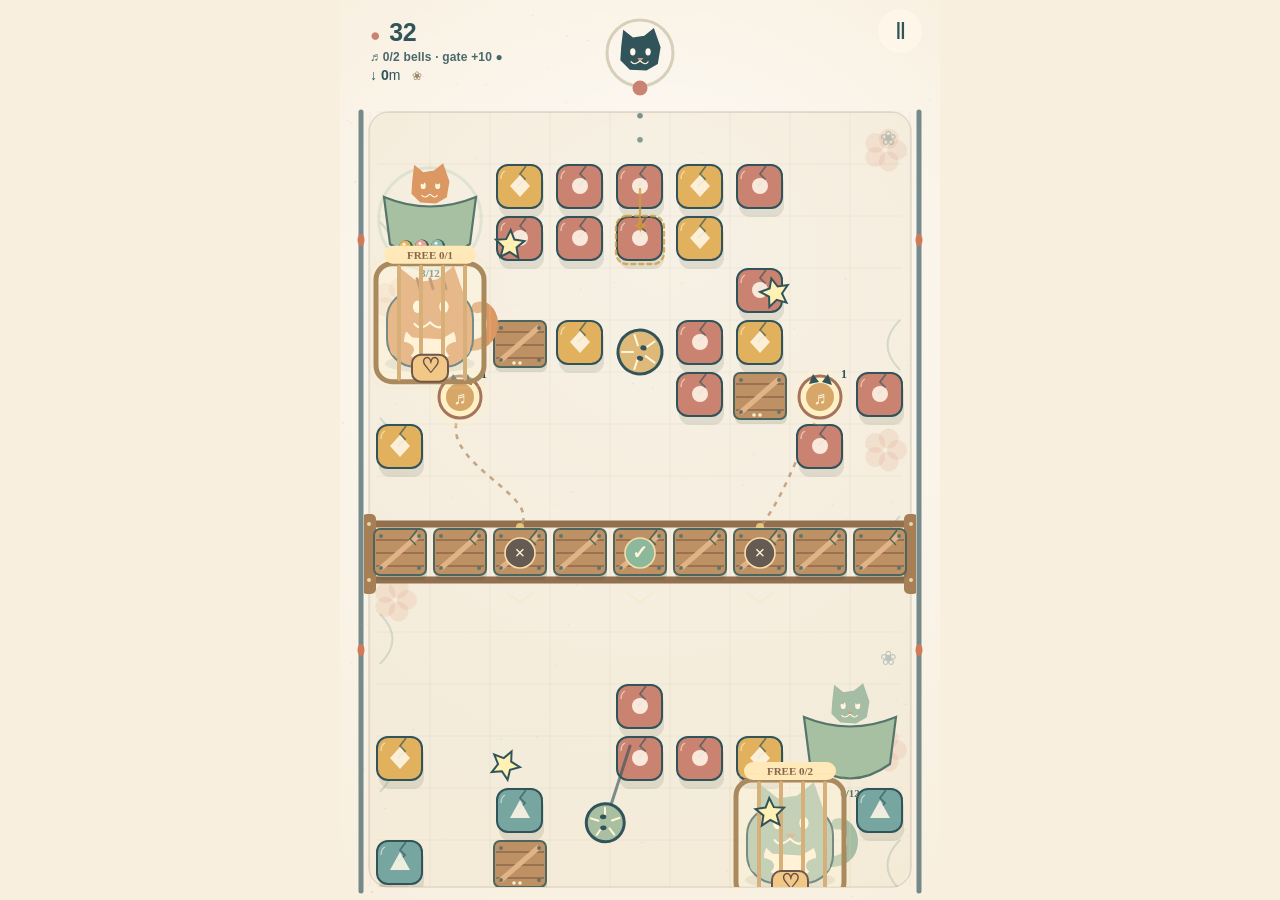
==== commit be2d2eb7: "max" ====
--- a/Purrchinko-Standalone.html
+++ b/Purrchinko-Standalone.html
@@ -12,7 +12,7 @@
   <title>Purrchinko</title>
   <style>
 :root{color-scheme:light;--ink:#31545a;--paper:#fff7e8;--cream:#f8efdf}
-*{box-sizing:border-box}
+*{box-sizing:border-box;-webkit-user-select:none;user-select:none;-webkit-tap-highlight-color:transparent;-webkit-touch-callout:none}
 html,body{margin:0;width:100%;height:100%;overflow:hidden;background:var(--cream);color:var(--ink);font-family:'Trebuchet MS',Avenir,'Segoe UI',sans-serif;overscroll-behavior:none}
 body{display:grid;place-items:center;padding:env(safe-area-inset-top) env(safe-area-inset-right) env(safe-area-inset-bottom) env(safe-area-inset-left)}
 button{font:inherit;cursor:pointer;-webkit-tap-highlight-color:transparent;touch-action:manipulation}
@@ -31,6 +31,9 @@
 
 .depth{font-size:clamp(11px,2.5vw,14px);color:inherit}.depth b{font-weight:700}.gate-tally{display:inline-block;margin-left:8px;color:#9c8867;font-size:.85em}
 
+.depth.is-record{width:fit-content;margin-left:-5px;padding:2px 5px;border-radius:6px;background:#f7df9d;color:#78551e}
+.distance-record-badge{display:inline-block;margin-left:5px;padding:2px 5px;border-radius:5px;background:#f7df9d;color:#78551e;font-size:8px;font-weight:800;letter-spacing:.025em;vertical-align:middle}
+
 .goal-line{font-size:clamp(9px,2.3vw,12px);font-weight:700;color:inherit;opacity:.87;letter-spacing:.015em;white-space:nowrap;max-width:250px}
 
 .marbles.boosting{color:#a96e2c!important;text-shadow:0 0 12px #f4d27e}.marbles.boosting>span{color:#edbd58}
@@ -48,6 +51,8 @@
 .game-over-card h1{margin:0;color:var(--hud-ink,#31545a);font-family:Georgia,serif;font-size:clamp(28px,7vw,38px);line-height:1.05}
 .game-over-distance{display:flex;flex-direction:column;gap:3px;margin:17px 0 23px;color:#6b8178;font-size:12px;letter-spacing:.07em;text-transform:uppercase}
 .game-over-distance b{color:#b27c4d;font-family:Georgia,serif;font-size:clamp(34px,9vw,48px);letter-spacing:-.04em;line-height:1}
+.game-over-record{margin:-7px 0 20px;color:#6b8178;font-size:11px;font-weight:800;letter-spacing:.07em}
+.game-over-record.is-record{width:fit-content;margin:-7px auto 20px;padding:8px 12px;border-radius:9px;background:#f7df9d;color:#78551e}
 .play-again-btn{width:100%;min-height:54px;padding:0 20px;border:0;border-radius:18px;background:#417b70;color:#fff8e9;font-size:16px;font-weight:800;box-shadow:0 4px 0 #2e5e56;display:flex;align-items:center;justify-content:center;gap:9px}
 .play-again-btn span{font-size:23px;line-height:1}
 .play-again-btn:active{transform:translateY(2px);box-shadow:0 2px 0 #2e5e56}
@@ -62,7 +67,7 @@
     <div class="board-hud" aria-label="Marbles, depth, and the current switch objective">
       <span class="marbles"><span aria-hidden="true">●</span> <b id="ballCount">32</b></span>
       <span class="goal-line" id="goalText" aria-live="polite">♬ 0/2 bells · gate +10 ●</span>
-      <span class="depth">↓ <b id="depthCount">0</b>m <span class="gate-tally" id="zoneSymbol" aria-label="Jelly Orchard">❀</span></span>
+      <span class="depth" id="distanceReadout">↓ <b id="depthCount">0</b>m <span class="gate-tally" id="zoneSymbol" aria-label="Jelly Orchard">❀</span> <span class="distance-record-badge" id="distanceRecordBadge" role="status" hidden>NEW BEST</span></span>
     </div>
     <div class="board-controls">
       <button type="button" class="icon-btn" id="pauseBtn" aria-label="Pause game">Ⅱ</button>
@@ -78,6 +83,7 @@
         <p class="game-over-kicker">RUN ENDED</p>
         <h1 id="gameOverTitle">Out of marbles</h1>
         <p class="game-over-distance"><b id="finalDistance">0</b><span>meters travelled</span></p>
+        <p class="game-over-record" id="finalRecord">BEST DISTANCE · 0m</p>
         <button type="button" class="play-again-btn" id="playAgainBtn">Play again <span aria-hidden="true">↻</span></button>
       </div>
     </section>
@@ -124,7 +130,7 @@
 ];
 function createRunState(){
  return {
-  paused:false,ended:false,reserve:32,shots:0,score:0,bestChain:0,chain:0,chainTime:-100,
+  paused:false,ended:false,newDistanceRecord:false,recordFlairUntil:0,reserve:32,shots:0,score:0,bestChain:0,chain:0,chainTime:-100,
   phase:0,worldTime:0,frame:0,active:[],tiles:[],grid:Array.from({length:ROWS},()=>Array(COLS).fill(null)),
   particles:[],events:[],nextBallId:1,nextTileId:1,aimX:300,aimY:530,aimAngle:0,
   pointerDown:false,pointerFired:false,holdTime:0,keyboardFire:false,shootCooldown:0,shootRepeat:.18,
@@ -135,9 +141,33 @@
   gates:[],gatesPassed:0,pushes:0,rewardedChainGate:-1,courseSeed:0,mergeFX:[],catsFreed:0,gateAwards:[],catActions:0
  };
 }
-const state={...createRunState(),started:false,soundEnabled:true,musicEnabled:false,catCollection:new Set()};
+const state={...createRunState(),started:false,soundEnabled:true,musicEnabled:false,catCollection:new Set(),bestDistance:0};
 function readSaved(key,fallback=null){try{const current=`purrchinko.${key}`;let value=localStorage.getItem(current);if(value!==null)return value;value=localStorage.getItem(`purrpetual.${key}`);if(value!==null)localStorage.setItem(current,value);return value??fallback;}catch(e){return fallback;}}
-function writeSaved(key,value){try{localStorage.setItem(`purrchinko.${key}`,value);}catch(e){}}
+function writeSaved(key,value){try{localStorage.setItem(`purrchinko.${key}`,value);return true;}catch(e){return false;}}
+function readBestDistance(){
+ const value=Number(readSaved('bestDistance','0'));
+ return Number.isFinite(value)&&value>0?Math.floor(value):0;
+}
+let savedBestDistance=readBestDistance();state.bestDistance=savedBestDistance;
+function updateDistanceUI(){
+ const distance=Math.floor(state.cameraY/10);
+ if(distance>state.bestDistance){
+  if(!state.newDistanceRecord)state.recordFlairUntil=state.worldTime+4;
+  state.bestDistance=distance;state.newDistanceRecord=true;
+ }
+ else if(distance<state.bestDistance)state.newDistanceRecord=false;
+ const showFlair=state.newDistanceRecord&&state.worldTime<state.recordFlairUntil;
+ setText('depthCount',distance);
+ $('distanceReadout').classList.toggle('is-record',showFlair);
+ $('distanceRecordBadge').hidden=!showFlair;
+}
+function persistBestDistance(){
+ // Save with run checkpoints, rather than writing storage on every scrolling frame.
+ if(state.bestDistance>savedBestDistance){
+  state.bestDistance=Math.max(state.bestDistance,readBestDistance());updateDistanceUI();
+  if(writeSaved('bestDistance',String(state.bestDistance)))savedBestDistance=state.bestDistance;
+ }
+}
 try{state.catCollection=new Set(JSON.parse(readSaved('cats','[]')).filter(i=>Number.isInteger(i)&&i>=0&&i<CAT_TYPES.length));}catch(e){}
 let phys=null;
 const M=window.Matter||null;
@@ -572,7 +602,7 @@
  updateBoss(dt);const old=state.cameraY;state.cameraY=Math.min(state.cameraTarget,state.cameraY+dt*410);
  if(state.cameraY!==old){
   state.aimY+=state.cameraY-old;
-  setText('depthCount',Math.floor(state.cameraY/10));
+  updateDistanceUI();
   // Recalled marbles travel with the launcher instead of teleporting into obstacles.
   for(const b of state.active)if(!b.dead&&b.y<state.cameraY+95){removeBall(b);}
   for(const t of state.tiles)if(!t.removed&&tilePos(t).y<state.cameraY+60)destroyTile(t);
@@ -633,9 +663,10 @@
  $('gameOver').hidden=true;$('frame').classList.remove('is-ended');updateUI();$('pauseBtn').textContent='Ⅱ';$('pauseControls').hidden=true;$('pauseBtn').setAttribute('aria-label','Pause game');
 }
 let lastRunSaveTime=-Infinity;
-const RUN_TRANSIENT_KEYS=new Set(['grid','active','tiles','events','particles','mergeFX','catLinks','paused','pointerDown','pointerFired','keyboardFire','holdTime','soundEnabled','musicEnabled']);
+const RUN_TRANSIENT_KEYS=new Set(['grid','active','tiles','events','particles','mergeFX','catLinks','paused','pointerDown','pointerFired','keyboardFire','holdTime','soundEnabled','musicEnabled','bestDistance']);
 function saveRun(force=false){
  if(!state.started||(!force&&state.worldTime-lastRunSaveTime<RUN_SAVE_INTERVAL))return false;
+ updateDistanceUI();persistBestDistance();
  const savedState={};for(const [key,value] of Object.entries(state))if(!RUN_TRANSIENT_KEYS.has(key))savedState[key]=value;
  const snapshot={version:1,rows:ROWS,seed,state:savedState,tiles:state.tiles.filter(t=>!t.removed),active:state.active.filter(b=>!b.dead)};
  try{writeSaved('run',JSON.stringify(snapshot,(key,value)=>{if(key==='body'||key==='trail')return undefined;if(value instanceof Set)return{__purrchinkoSet:[...value]};return value;}));lastRunSaveTime=state.worldTime;return true;}catch(e){return false;}
@@ -652,7 +683,7 @@
   for(const b of state.active){b.body=null;b.dead=false;b.held=false;b.trail??=[];b.lastContacts??={};phys.addBall(b);}
   if(state.ended){$('pauseBtn').innerHTML='↺';$('pauseBtn').setAttribute('aria-label','Play again');showGameOver();}
   else{$('pauseBtn').textContent='Ⅱ';$('pauseBtn').setAttribute('aria-label','Pause game');}
-  $('pauseControls').hidden=true;updateUI();lastRunSaveTime=state.worldTime;return true;
+  $('pauseControls').hidden=true;updateUI();persistBestDistance();lastRunSaveTime=state.worldTime;return true;
  }catch(e){try{localStorage.removeItem('purrchinko.run');}catch{}return false;}
 }
 function addBall(x,y,vx,vy,options={}){if(state.active.length>96)return null;const b={id:state.nextBallId++,x,y,vx,vy,r:7.25,color:options.color||pick(MARBLE_COLORS),age:0,trail:[],dead:false,held:false,lastContacts:{}};state.active.push(b);phys.addBall(b);return b;}
@@ -681,7 +712,7 @@
 function updateUI(){
  state.reserve=clamp(state.reserve,0,160);
  const boosting=state.worldTime<state.boostUntil||state.finalWaveActive||state.showerActive;
- setText('depthCount',Math.floor(state.cameraY/10));setText('zoneSymbol',currentZone().symbol);$('zoneSymbol').setAttribute('aria-label',currentZone().name);
+ updateDistanceUI();setText('zoneSymbol',currentZone().symbol);$('zoneSymbol').setAttribute('aria-label',currentZone().name);
  const gate=state.gates[state.gatesPassed],done=gate?gate.bolts.filter((v,i)=>gate.maxBolts[i]>0&&v===0).length:0,need=gate?gate.maxBolts.filter(v=>v>0).length:0,goal=$('goalText');
  if(goal){
   if(state.finalWaveUsed&&state.reserve===0)setText('goalText','LAST MARBLE SHOWER');
@@ -985,6 +1016,9 @@
  sparkle(300,state.cameraY+93,'#f3d381',52,1.35);sound('boost');updateUI();
 }
 function showGameOver(){
+ updateDistanceUI();persistBestDistance();
+ setText('finalRecord',state.newDistanceRecord?'NEW DISTANCE RECORD':`BEST DISTANCE · ${state.bestDistance.toLocaleString('en-US')}m`);
+ $('finalRecord').classList.toggle('is-record',state.newDistanceRecord);
  $('finalDistance').textContent=Math.floor(state.cameraY/10).toLocaleString('en-US');
  $('gameOver').hidden=false;$('frame').classList.add('is-ended');
  $('playAgainBtn').focus({preventScroll:true});
@@ -1356,7 +1390,9 @@
   if(state.holdTime>.26&&state.shootCooldown<=0&&createShot())state.pointerFired=true;
  }
  if(state.keyboardFire&&state.shootCooldown<=0)createShot();
- prePhysics(dt);phys.step(dt);updateContraptions(dt);postPhysics(dt);saveRun();
+ prePhysics(dt);phys.step(dt);updateContraptions(dt);postPhysics(dt);
+ if(state.recordFlairUntil>0&&state.worldTime>=state.recordFlairUntil){state.recordFlairUntil=0;updateDistanceUI();}
+ saveRun();
 }
 let previous=performance.now(),acc=0;
 function loop(now){
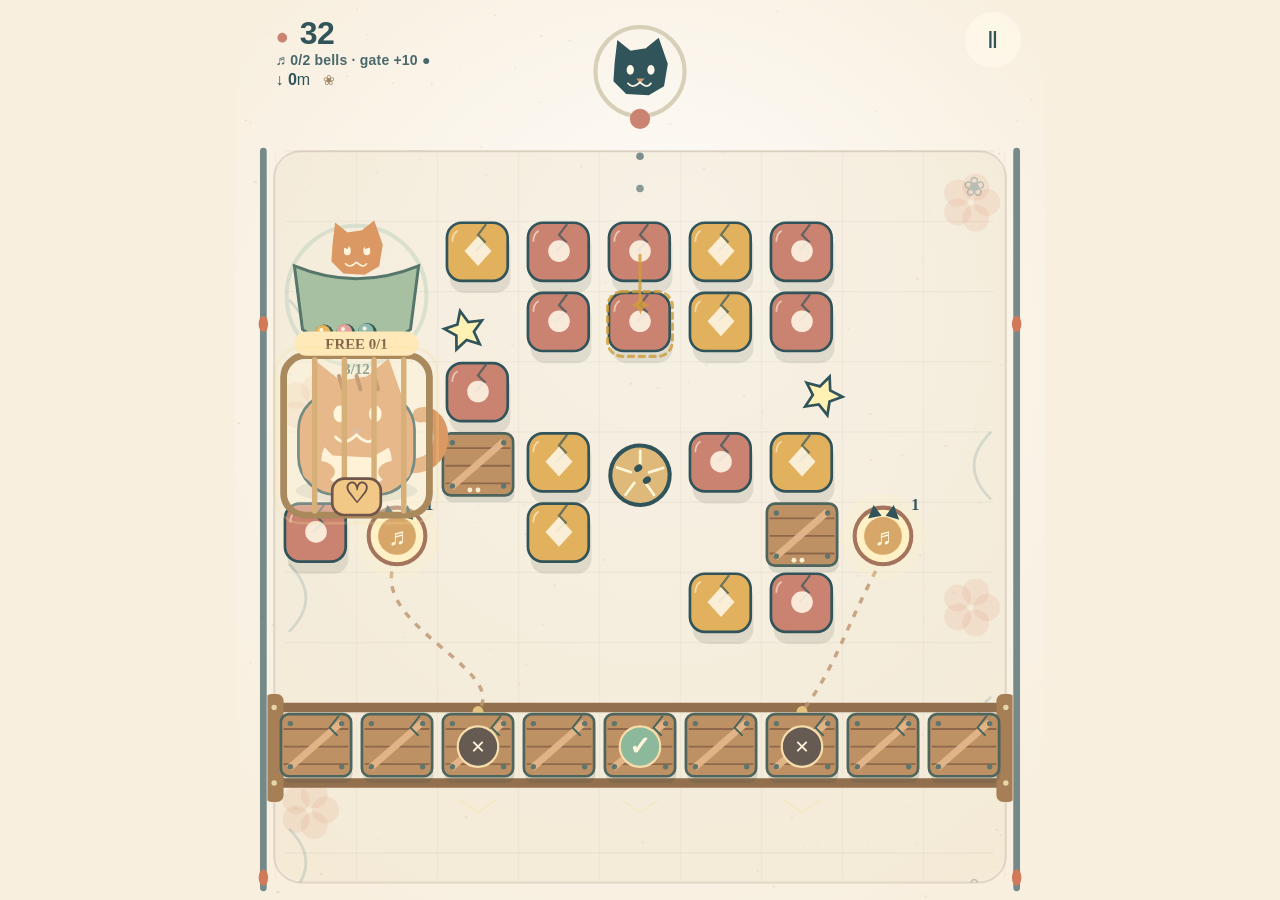
==== commit c4760097: "a few fixes" ====
--- a/Purrchinko-Standalone.html
+++ b/Purrchinko-Standalone.html
@@ -11,46 +11,47 @@
   <link rel="icon" type="image/svg+xml" href="data:image/svg+xml,%3Csvg%20xmlns%3D%22http%3A%2F%2Fwww.w3.org%2F2000%2Fsvg%22%20viewBox%3D%220%200%2064%2064%22%3E%0A%20%20%3Crect%20x%3D%222%22%20y%3D%222%22%20width%3D%2260%22%20height%3D%2260%22%20rx%3D%2219%22%20fill%3D%22%23fff7e8%22%2F%3E%0A%20%20%3Cpath%20d%3D%22M10%2028%2013%209l16%2012a24%2024%200%200%201%206%200L51%209l3%2020a22%2022%200%201%201-44-1Z%22%20fill%3D%22%23db9862%22%20stroke%3D%22%2331545a%22%20stroke-width%3D%223.5%22%20stroke-linejoin%3D%22round%22%2F%3E%0A%20%20%3Cpath%20d%3D%22m17%2016%209%207-11%204Zm30%200-9%207%2011%204Z%22%20fill%3D%22%23f5d6b5%22%2F%3E%0A%20%20%3Cellipse%20cx%3D%2224%22%20cy%3D%2234%22%20rx%3D%222.7%22%20ry%3D%223.8%22%20fill%3D%22%2331545a%22%2F%3E%0A%20%20%3Cellipse%20cx%3D%2240%22%20cy%3D%2234%22%20rx%3D%222.7%22%20ry%3D%223.8%22%20fill%3D%22%2331545a%22%2F%3E%0A%20%20%3Cpath%20d%3D%22m29%2042%206%200-3%203.5Z%22%20fill%3D%22%23a95e5b%22%20stroke%3D%22%2331545a%22%20stroke-width%3D%221%22%20stroke-linejoin%3D%22round%22%2F%3E%0A%20%20%3Cpath%20d%3D%22M32%2045.5c-2%204-5%204-7%202m7-2c2%204%205%204%207%202M18%2041l8%202m-9%202%208%201m21-5-8%202m9%202-8%201%22%20fill%3D%22none%22%20stroke%3D%22%2331545a%22%20stroke-width%3D%221.5%22%20stroke-linecap%3D%22round%22%2F%3E%0A%20%20%3Ccircle%20cx%3D%2217%22%20cy%3D%2239%22%20r%3D%222%22%20fill%3D%22%23efb69e%22%2F%3E%0A%20%20%3Ccircle%20cx%3D%2247%22%20cy%3D%2239%22%20r%3D%222%22%20fill%3D%22%23efb69e%22%2F%3E%0A%3C%2Fsvg%3E" />
   <title>Purrchinko</title>
   <style>
-:root{color-scheme:light;--ink:#31545a;--paper:#fff7e8;--cream:#f8efdf}
+:root{color-scheme:light;--ink:#31545a;--paper:#fff7e8;--cream:#f8efdf;--viewport-height:100vh;--safe-top:env(safe-area-inset-top,0px);--safe-right:env(safe-area-inset-right,0px);--safe-bottom:env(safe-area-inset-bottom,0px);--safe-left:env(safe-area-inset-left,0px);--play-height:calc(var(--viewport-height) - var(--safe-top) - var(--safe-bottom))}
+@supports(height:100dvh){:root{--viewport-height:100dvh}}
 *{box-sizing:border-box;-webkit-user-select:none;user-select:none;-webkit-tap-highlight-color:transparent;-webkit-touch-callout:none}
 html,body{margin:0;width:100%;height:100%;overflow:hidden;background:var(--cream);color:var(--ink);font-family:'Trebuchet MS',Avenir,'Segoe UI',sans-serif;overscroll-behavior:none}
-body{display:grid;place-items:center;padding:env(safe-area-inset-top) env(safe-area-inset-right) env(safe-area-inset-bottom) env(safe-area-inset-left)}
+body{display:grid;place-items:center;padding:var(--safe-top) var(--safe-right) var(--safe-bottom) var(--safe-left)}
 button{font:inherit;cursor:pointer;-webkit-tap-highlight-color:transparent;touch-action:manipulation}
 button:focus-visible,canvas:focus-visible{outline:3px solid #b96c53;outline-offset:-3px}
 [hidden]{display:none!important}
-.game-frame{position:relative;width:min(100vw,66.6667vh,600px);height:min(900px,100vh);max-height:calc(100vh - env(safe-area-inset-top) - env(safe-area-inset-bottom));overflow:hidden;isolation:isolate;touch-action:none}
-@supports(height:100dvh){.game-frame{width:min(100%,600px,calc((100dvh - env(safe-area-inset-top) - env(safe-area-inset-bottom))*2/3));height:min(900px,100dvh);max-height:calc(100dvh - env(safe-area-inset-top) - env(safe-area-inset-bottom))}}
+.game-frame{--control-size:48px;--control-size:clamp(48px,7cqw,56px);position:relative;width:min(100%,900px,calc(var(--play-height)*.9));height:var(--play-height);overflow:hidden;isolation:isolate;touch-action:none;container-type:inline-size}
+
 canvas{display:block;width:100%;height:100%;touch-action:none;cursor:crosshair}
-.board-hud{position:absolute;left:5%;top:2%;display:flex;flex-direction:column;gap:3px;z-index:3;pointer-events:none;font-variant-numeric:tabular-nums;color:var(--hud-ink,#31545a)}
-.marbles{font-size:clamp(17px,4vw,25px);font-weight:bold;letter-spacing:-.6px}.marbles>span{font-size:.7em;color:#ca8271;margin-right:3px}
-.board-controls{position:absolute;right:3%;top:1%;display:flex;gap:3px;z-index:6}
-.icon-btn{border:0;border-radius:50%;width:44px;height:44px;display:grid;place-items:center;background:#fff9ebc9;color:#31545a;font-size:23px}
+.board-hud{position:absolute;left:5%;top:8px;top:clamp(8px,2cqw,18px);display:flex;flex-direction:column;gap:2px;line-height:1.1;z-index:3;pointer-events:none;font-variant-numeric:tabular-nums;color:var(--hud-ink,#31545a)}
+.marbles{font-size:17px;font-size:clamp(17px,4.2cqw,32px);font-weight:bold;letter-spacing:-.6px}.marbles>span{font-size:.7em;color:#ca8271;margin-right:3px}
+.board-controls{position:absolute;right:3%;top:8px;top:clamp(8px,1.5cqw,14px);display:flex;gap:3px;z-index:6}
+.icon-btn{border:0;border-radius:50%;width:var(--control-size);height:var(--control-size);display:grid;place-items:center;background:#fff9ebc9;color:#31545a;font-size:23px}
 .icon-btn:hover,.soft-btn:hover{background:#e8ddc7}
-.pause-controls{position:absolute;top:calc(1% + 48px);right:3%;display:flex;flex-direction:column;gap:6px;z-index:4;align-items:flex-end}
+.pause-controls{position:absolute;top:calc(clamp(8px,1.5cqw,14px) + var(--control-size) + 8px);right:3%;display:flex;flex-direction:column;gap:8px;z-index:4;align-items:flex-end}
 .soft-btn{border:1px solid #d7c9b7;border-radius:50%;width:52px;height:52px;background:var(--paper);color:var(--ink);font-size:28px}
 
-.depth{font-size:clamp(11px,2.5vw,14px);color:inherit}.depth b{font-weight:700}.gate-tally{display:inline-block;margin-left:8px;color:#9c8867;font-size:.85em}
+.depth{font-size:11px;font-size:clamp(11px,2.3cqw,16px);color:inherit}.depth b{font-weight:700}.gate-tally{display:inline-block;margin-left:8px;color:#9c8867;font-size:.85em}
 
 .depth.is-record{width:fit-content;margin-left:-5px;padding:2px 5px;border-radius:6px;background:#f7df9d;color:#78551e}
 .distance-record-badge{display:inline-block;margin-left:5px;padding:2px 5px;border-radius:5px;background:#f7df9d;color:#78551e;font-size:8px;font-weight:800;letter-spacing:.025em;vertical-align:middle}
 
-.goal-line{font-size:clamp(9px,2.3vw,12px);font-weight:700;color:inherit;opacity:.87;letter-spacing:.015em;white-space:nowrap;max-width:250px}
+.goal-line{font-size:9px;font-size:clamp(9px,2cqw,14px);font-weight:700;color:inherit;opacity:.87;letter-spacing:.015em;white-space:nowrap;max-width:250px}
 
 .marbles.boosting{color:#a96e2c!important;text-shadow:0 0 12px #f4d27e}.marbles.boosting>span{color:#edbd58}
 
-.audio-toggle{width:104px;height:38px;padding:0 11px;border:1px solid #d7c9b7;border-radius:20px;display:flex;align-items:center;justify-content:space-between;background:#fff9ebdc;color:#31545a;font-size:12px;font-weight:700;letter-spacing:.025em;box-shadow:0 2px 8px #5d4b3020}
+.audio-toggle{width:120px;min-height:44px;padding:0 11px;border:1px solid #d7c9b7;border-radius:20px;display:flex;align-items:center;justify-content:space-between;background:#fff9ebdc;color:#31545a;font-size:12px;font-weight:700;letter-spacing:.025em;box-shadow:0 2px 8px #5d4b3020}
 .audio-toggle b{font-size:10px;letter-spacing:.07em;color:#9a8060}
 .audio-toggle[aria-pressed="true"] b{color:#42796d}
 .audio-toggle:hover{background:#e8ddc7}
 
 .game-frame.is-ended .board-controls{visibility:hidden}
 .game-over{position:absolute;inset:0;z-index:10;display:grid;place-items:center;padding:20px;background:#213b3bc2;backdrop-filter:blur(5px);-webkit-backdrop-filter:blur(5px);color:var(--hud-ink,#31545a)}
-.game-over-card{width:min(100%,390px);padding:clamp(24px,6vw,38px) 22px 24px;border:2px solid #f4e5c5;border-radius:28px;background:linear-gradient(155deg,#fffaf0f5,#f3e8d5f5);box-shadow:0 18px 55px #14282455;text-align:center;animation:game-over-pop .34s cubic-bezier(.2,.85,.25,1.15) both}
+.game-over-card{width:min(100%,390px);padding:clamp(20px,5cqw,38px) 22px 24px;border:2px solid #f4e5c5;border-radius:28px;background:linear-gradient(155deg,#fffaf0f5,#f3e8d5f5);box-shadow:0 18px 55px #14282455;text-align:center;animation:game-over-pop .34s cubic-bezier(.2,.85,.25,1.15) both}
 .game-over-cat{display:grid;place-items:center;width:56px;height:56px;margin:0 auto 10px;border-radius:50%;background:#f1ddb0;font-size:29px}
 .game-over-kicker{margin:0 0 7px;color:#a77d52;font-size:11px;font-weight:800;letter-spacing:.19em}
-.game-over-card h1{margin:0;color:var(--hud-ink,#31545a);font-family:Georgia,serif;font-size:clamp(28px,7vw,38px);line-height:1.05}
+.game-over-card h1{margin:0;color:var(--hud-ink,#31545a);font-family:Georgia,serif;font-size:clamp(28px,5cqw,38px);line-height:1.05}
 .game-over-distance{display:flex;flex-direction:column;gap:3px;margin:17px 0 23px;color:#6b8178;font-size:12px;letter-spacing:.07em;text-transform:uppercase}
-.game-over-distance b{color:#b27c4d;font-family:Georgia,serif;font-size:clamp(34px,9vw,48px);letter-spacing:-.04em;line-height:1}
+.game-over-distance b{color:#b27c4d;font-family:Georgia,serif;font-size:clamp(34px,7cqw,48px);letter-spacing:-.04em;line-height:1}
 .game-over-record{margin:-7px 0 20px;color:#6b8178;font-size:11px;font-weight:800;letter-spacing:.07em}
 .game-over-record.is-record{width:fit-content;margin:-7px auto 20px;padding:8px 12px;border-radius:9px;background:#f7df9d;color:#78551e}
 .play-again-btn{width:100%;min-height:54px;padding:0 20px;border:0;border-radius:18px;background:#417b70;color:#fff8e9;font-size:16px;font-weight:800;box-shadow:0 4px 0 #2e5e56;display:flex;align-items:center;justify-content:center;gap:9px}
@@ -59,6 +60,27 @@
 @keyframes game-over-pop{from{opacity:0;transform:translateY(14px) scale(.94)}to{opacity:1;transform:translateY(0) scale(1)}}
 @media(prefers-reduced-motion:reduce){.game-over-card{animation:none}}
 
+@media(max-height:500px){
+ .game-frame{--control-size:44px}
+ .board-hud{top:6px;gap:1px}
+ .marbles{font-size:17px;line-height:1}
+ .goal-line{font-size:9px;line-height:1.15}
+ .depth{font-size:10px;line-height:1.15}
+ .depth.is-record{margin-left:-4px;padding:1px 4px}
+ .distance-record-badge{padding:1px 3px;font-size:7px}
+ .board-controls{top:6px}
+ .pause-controls{top:58px}
+ .game-over{padding:12px}
+ .game-over-card{padding:16px 18px;border-radius:22px}
+ .game-over-cat{display:none}
+ .game-over-kicker{margin-bottom:4px;font-size:10px}
+ .game-over-card h1{font-size:26px}
+ .game-over-distance{flex-direction:row;align-items:baseline;justify-content:center;gap:8px;margin:12px 0 16px}
+ .game-over-distance b{font-size:34px}
+ .game-over-distance span{font-size:9px}
+ .game-over-record,.game-over-record.is-record{margin-bottom:14px;font-size:9px}
+ .play-again-btn{min-height:48px}
+}
 </style>
 </head>
 <body>
@@ -99,6 +121,7 @@
 function setText(id,value){const el=$(id),text=String(value);if(el.textContent!==text)el.textContent=text;}
 const canvas = $('game'), ctx = canvas.getContext('2d', {alpha:false});
 const W=600, COLS=9, CX=60, CY=137, SX=60, SY=52;
+const MAX_CANVAS_PIXELS=3200000;
 let H=900;
 const BOOST_DURATION=3.8,BOOST_COOLDOWN=18,BOOST_SHOT_RATE=.095;
 const FINAL_WAVE_SHOTS=84,FINAL_WAVE_SHOT_RATE=.052,FINAL_WAVE_ANGLE=.61;
@@ -500,7 +523,7 @@
   k.nowX=time<(k.disabledUntil||0)?(k.frozenX||k.x):k.x+(k.kind==='shutter'?Math.sin(time*1.2+k.phase)*k.amp:k.kind==='pendulum'?Math.sin(time*1.5+k.phase)*k.amp:0);
   k.nowY=k.y+(k.kind==='pendulum'?Math.cos(time*1.5+k.phase)*13:0);
   k.kick=Math.max(0,k.kick-dt*3);
-  if(k.nowY<state.cameraY+105||k.nowY>state.cameraY+820||state.worldTime<(k.disabledUntil||0))continue;
+  if(k.nowY<state.cameraY+105||k.nowY>state.cameraY+H-80||state.worldTime<(k.disabledUntil||0))continue;
   for(const b of state.active){if(b.dead||b.held)continue;
    const contactX=k.kind==='shutter'?clamp(b.x,k.nowX-52,k.nowX+52):k.nowX;
    const dx=b.x-contactX,dy=b.y-k.nowY,d=Math.hypot(dx,dy)||1,overlap=b.r+(k.kind==='shutter'?11:k.radius)-d;
@@ -514,7 +537,7 @@
   }
  }
  for(const peg of state.starPegs){const gate=state.gates[peg.room];if(!gate||gate.opened||peg.lit)continue;
-  if(peg.y<state.cameraY+110||peg.y>state.cameraY+805)continue;
+  if(peg.y<state.cameraY+110||peg.y>state.cameraY+H-95)continue;
   for(const b of state.active){if(b.dead||b.held)continue;
    const dx=b.x-peg.x,dy=b.y-peg.y,d=Math.hypot(dx,dy)||1;
    if(d>b.r+peg.r)continue;
@@ -1061,12 +1084,23 @@
  if(document.hidden){if(state.started&&!state.paused&&!state.ended)togglePause();if(audio?.state==='running')audio.suspend().catch(()=>{});}
 });
 window.addEventListener('beforeunload',()=>saveRun(true));
+let viewportWidth=0,viewportHeight=0,viewportPixelRatio=0;
 function resize(){
- const dpr=Math.min(window.devicePixelRatio||1,2),rect=$('frame').getBoundingClientRect();
- H=Math.max(1,rect.height*W/rect.width);specks=makeSpecks();backgroundPhase=-1;
- canvas.width=Math.round(W*dpr);canvas.height=Math.round(H*dpr);ctx.setTransform(dpr,0,0,dpr,0,0);
-}
-window.addEventListener('resize',resize);resize();
+ const rect=$('frame').getBoundingClientRect(),pixelRatio=Math.min(window.devicePixelRatio||1,3);
+ if(rect.width<=0||rect.height<=0)return;
+ if(rect.width===viewportWidth&&rect.height===viewportHeight&&pixelRatio===viewportPixelRatio)return;
+ viewportWidth=rect.width;viewportHeight=rect.height;viewportPixelRatio=pixelRatio;
+ H=rect.height*W/rect.width;specks=makeSpecks();backgroundPhase=-1;
+ // Match the displayed size on Retina screens without oversized tablet buffers.
+ const scale=Math.min(rect.width/W*pixelRatio,Math.sqrt(MAX_CANVAS_PIXELS/(W*H)));
+ canvas.width=Math.max(1,Math.floor(W*scale));canvas.height=Math.max(1,Math.floor(H*scale));
+ ctx.setTransform(canvas.width/W,0,0,canvas.height/H,0,0);
+ // Rotating or resizing during a hold must not leave the launcher firing.
+ state.pointerDown=false;state.keyboardFire=false;
+}
+window.addEventListener('resize',resize);
+if(window.ResizeObserver)new window.ResizeObserver(resize).observe($('frame'));
+resize();
 /* --- Vector art toolkit -------------------------------------------------- */
 function catFace(x,y,scale=1,color='#2d4646',eyes='#f5e2b9',smile=true){ctx.save();ctx.translate(x,y);ctx.scale(scale,scale);ctx.fillStyle=color;ctx.strokeStyle=color;polygon([[-20,-4],[-18,-21],[-8,-13],[5,-15],[15,-23],[22,-3],[19,15],[7,22],[-11,21],[-21,11]]);ctx.fill();ctx.lineWidth=1.7;ctx.stroke();ctx.fillStyle=eyes;ellipse(-8,2,3,4);ctx.fill();ellipse(9,2,3,4);ctx.fill();ctx.fillStyle=color===eyes?'#b77562':'#cf9c7b';polygon([[-3,9],[4,9],[0,13]]);ctx.fill();if(smile){ctx.strokeStyle=eyes;ctx.lineWidth=1.35;ctx.beginPath();ctx.moveTo(0,12);ctx.quadraticCurveTo(-6,18,-10,13);ctx.moveTo(0,12);ctx.quadraticCurveTo(6,18,9,13);ctx.stroke();}ctx.restore();}
 function drawBg(){
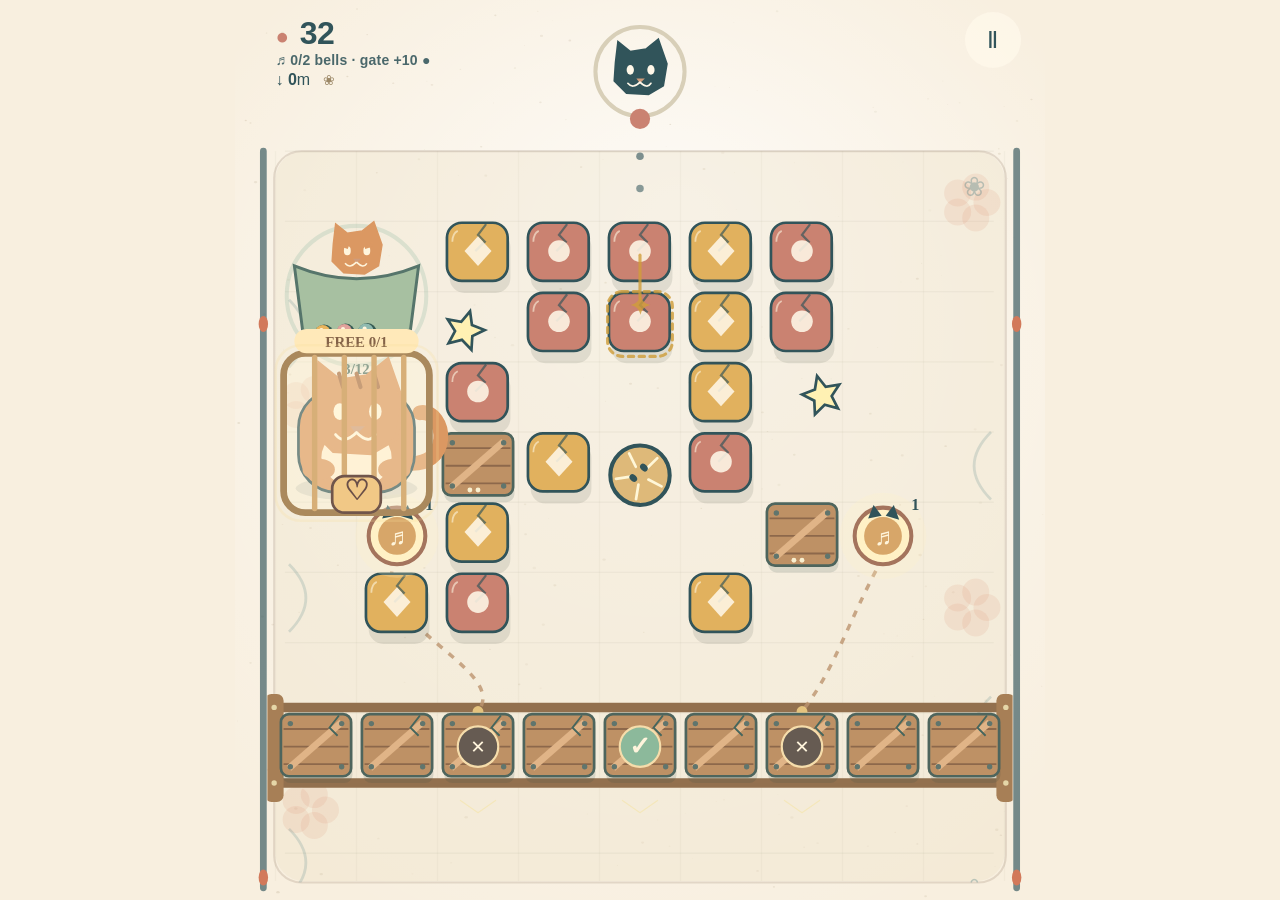
==== commit d0daec02: "cats are cattier" ====
--- a/Purrchinko-Standalone.html
+++ b/Purrchinko-Standalone.html
@@ -124,6 +124,7 @@
 const MAX_CANVAS_PIXELS=3200000;
 let H=900;
 const BOOST_DURATION=3.8,BOOST_COOLDOWN=18,BOOST_SHOT_RATE=.095;
+const FREED_CAT_SCALE=.84;
 const FINAL_WAVE_SHOTS=84,FINAL_WAVE_SHOT_RATE=.052,FINAL_WAVE_ANGLE=.61;
 const SHOWER_SHOTS=30,SHOWER_SHOT_RATE=.072,SHOWER_MIN_GAP=850,SHOWER_MAX_GAP=1150;
 const RUN_SAVE_INTERVAL=.75,EMPTY_BOARD_DELAY=.7,FINAL_END_DELAY=1.4,TIMED_RESCUE_DELAY=9;
@@ -234,6 +235,12 @@
    mix=audio.createGain();mix.gain.value=.9;mix.connect(compressor);compressor.connect(audio.destination);
    effectsBus=audio.createGain();effectsBus.gain.value=state.soundEnabled?1:0;effectsBus.connect(mix);
    musicBus=audio.createGain();musicBus.gain.value=state.musicEnabled ? .58 : 0;musicBus.connect(mix);
+   // Quiet, filtered slapback adds warm toy-room space without sound assets.
+   if(audio.createDelay){const delay=audio.createDelay(.4),feedback=audio.createGain(),damp=audio.createBiquadFilter(),wet=audio.createGain();
+    delay.delayTime.value=.155;feedback.gain.value=.13;damp.type='lowpass';damp.frequency.value=1900;wet.gain.value=.11;
+    effectsBus.connect(delay);delay.connect(damp);damp.connect(wet);wet.connect(mix);
+    damp.connect(feedback);feedback.connect(delay);
+   }
    noiseBuffer=audio.createBuffer(1,Math.ceil(audio.sampleRate*.3),audio.sampleRate);
    const data=noiseBuffer.getChannelData(0);for(let i=0;i<data.length;i++)data[i]=Math.random()*2-1;
   }
@@ -258,6 +265,10 @@
   if(beat===0)chord.forEach((freq,i)=>musicTone(freq,musicNextAt,3.3,i===0?.015:.011,{type:'sine',cutoff:920+i*110,attack:.48}));
   musicTone(chord[arp[beat]]*2,musicNextAt,.57,beat===0||beat===4?.024:.018,{type:'sine',cutoff:2100,attack:.018});
   if(beat===0||beat===4)musicTone(chord[(arp[beat]+2)%chord.length]*4,musicNextAt,.78,.006,{type:'triangle',cutoff:2800,attack:.035});
+  // Tiny offbeat kalimba answers keep the gentle loop alive without drums.
+  if(beat===2||beat===6)musicTone(chord[arp[(beat+2)%8]]*3,musicNextAt+.09,.29,.007,{type:'triangle',cutoff:2650,attack:.012});
+  if(beat===7&&bar%2===1)musicTone(chord[0],musicNextAt+.08,.36,.007,{type:'triangle',cutoff:1000,attack:.025});
+  if(beat===3&&state.chain>=12)musicTone(chord[2]*4,musicNextAt+.11,.38,.007,{type:'sine',cutoff:3200,attack:.02});
   musicNextAt+=MUSIC_STEP;
  }
 }
@@ -271,15 +282,16 @@
  if(audio)for(const osc of musicVoices){try{osc.stop(audio.currentTime+.02);}catch(e){}}
  if(musicBus&&audio){musicBus.gain.cancelScheduledValues(audio.currentTime);musicBus.gain.setTargetAtTime(0,audio.currentTime,.035);}
 }
-function tone(freq,dur,vol,{delay=0,end=freq,type='sine',pan=0,noise=false,cutoff=1600,vibrato=0,priority=false}={}){
+function tone(freq,dur,vol,{delay=0,end=freq,type='sine',pan=0,noise=false,cutoff=2500,vibrato=0,priority=false}={}){
  // Keep the full gate cue available even during a busy collision burst.
  if(voices>=EFFECT_VOICE_LIMIT+(priority?GATE_VOICE_RESERVE:0))return;
  const t=audio.currentTime+delay,source=noise?audio.createBufferSource():audio.createOscillator();
  const gain=audio.createGain(),filter=audio.createBiquadFilter();let wobble=null,depth=null;
  if(noise){source.buffer=noiseBuffer;filter.type='bandpass';filter.frequency.value=cutoff;filter.Q.value=.8;}
- else{source.type=type;source.frequency.setValueAtTime(freq,t);source.frequency.exponentialRampToValueAtTime(Math.max(25,end),t+dur);filter.type='lowpass';filter.frequency.value=7500;}
+ else{source.type=type;source.frequency.setValueAtTime(Math.max(25,freq),t);source.frequency.exponentialRampToValueAtTime(Math.max(25,end),t+dur);filter.type='lowpass';filter.frequency.value=cutoff;filter.Q.value=.45;}
  if(vibrato&&!noise){wobble=audio.createOscillator();depth=audio.createGain();wobble.frequency.value=17;depth.gain.setValueAtTime(freq*vibrato,t);depth.gain.linearRampToValueAtTime(0,t+dur);wobble.connect(depth);depth.connect(source.frequency);wobble.start(t);wobble.stop(t+dur+.015);}
- gain.gain.setValueAtTime(.0001,t);gain.gain.linearRampToValueAtTime(Math.max(.0002,vol),t+.003);
+ gain.gain.setValueAtTime(.0001,t);gain.gain.linearRampToValueAtTime(Math.max(.0002,vol),t+Math.min(.008,dur*.16));
+ gain.gain.setValueAtTime(Math.max(.0002,vol)*.72,t+dur*.37);
  gain.gain.exponentialRampToValueAtTime(.0001,t+dur);
  source.connect(filter);filter.connect(gain);
  const position=audio.createStereoPanner?.();if(position){position.pan.value=clamp(pan,-.7,.7);gain.connect(position);position.connect(effectsBus||mix);}else gain.connect(effectsBus||mix);
@@ -287,13 +299,13 @@
  source.start(t);source.stop(t+dur+.015);
 }
 function mallet(freq,dur,vol,pan=0,delay=0,bright=false,{priority=false}={}){
- tone(freq,dur,vol,{pan,delay,priority});
- tone(freq*(bright?2.76:2),dur*.4,vol*.27,{pan,delay,priority});
- tone(freq*(bright?5.4:3),dur*.19,vol*.11,{pan,delay,priority});
+ tone(freq,dur,vol,{pan,delay,priority,cutoff:bright?4400:2400});
+ tone(freq*(bright?2.76:2),dur*.4,vol*.27,{pan,delay,priority,cutoff:bright?5800:3400});
+ tone(freq*(bright?5.4:3),dur*.19,vol*.11,{pan,delay,priority,cutoff:6200});
 }
 function sound(event,{x=300,family='rose',tier=0,energy=1}={}){
  if(!state.soundEnabled||!audio||audio.state!=='running')return;
- const now=audio.currentTime,interval={hit:.045,push:.075,shot:.055,capture:.07,merge:.085}[event]||.1;
+ const now=audio.currentTime,interval={hit:.045,push:.075,shot:.055,capture:.07,merge:.085,swat:.11,fetch:.16,drop:.18,catch:.12,deposit:.2,wind:.25,hop:.13,land:.11,unstick:.5}[event]||.1;
  if(now-(soundTimes.get(event)??-99)<interval)return;soundTimes.set(event,now);
  const pan=(x/W-.5)*1.3,index=Math.max(0,FAMILY_COLORS.indexOf(family));
  const note=NOTES[(index+Math.min(3,Math.floor(state.chain/10)))%NOTES.length];
@@ -326,13 +338,39 @@
    [523.25,659.25,783.99,1046.5].forEach((freq,i)=>mallet(freq,.38-i*.025,.085,pan,.08+i*.072,true,{priority:true}));
    mallet(1318.5,.52,.06,pan,.39,true,{priority:true});break;
   case 'purr':
-   for(let i=0;i<8;i++)tone(72+i%2*12,.09,.045,{delay:i*.055,end:48,type:'triangle'});
-   [1,1.25,1.5].forEach((r,i)=>mallet(523.25*r,.55,.025,0,.18+i*.1));break;
+   for(let i=0;i<4;i++)tone(82+i%2*11,.12,.029,{delay:i*.072,end:58,type:'triangle',pan,cutoff:650});
+   [1,1.25].forEach((r,i)=>mallet(440*r,.4,.022,pan,.13+i*.095));break;
   case 'boost':
    [1,1.25,1.5,2,2.5].forEach((r,i)=>mallet(392*r,.42,.04,pan,i*.045,true));
    for(let i=0;i<5;i++)tone(84+i%2*9,.11,.025,{delay:i*.04,end:58,type:'triangle'});break;
   case 'cat':
    tone(420,.28,.07,{end:780,pan,vibrato:.08});tone(630,.22,.035,{delay:.13,end:390,pan});break;
+  case 'swat':
+   tone(255,.16,.052,{end:720,type:'triangle',pan,cutoff:4200});
+   tone(0,.055,.024,{noise:true,cutoff:2100,pan});mallet(740,.18,.025,pan,.05,true);break;
+  case 'fetch':
+   tone(280,.11,.058,{end:165,type:'triangle',pan});tone(0,.055,.026,{noise:true,cutoff:1080,pan});
+   mallet(392,.18,.028,pan,.04);break;
+  case 'drop':
+   tone(125,.18,.085,{end:66,type:'triangle',pan});tone(0,.075,.038,{noise:true,cutoff:980,pan});
+   [392,493.88,587.33].forEach((freq,i)=>mallet(freq,.32,.032,pan,i*.075,true));break;
+  case 'catch':
+   tone(610,.18,.052,{end:205,pan,cutoff:2200});tone(300,.13,.035,{end:520,pan,delay:.035});break;
+  case 'deposit':
+   tone(160,.16,.05,{end:88,type:'triangle',pan});
+   [440,554.37,659.25,880].forEach((freq,i)=>mallet(freq,.25,.035,pan,i*.07,true));break;
+  case 'wind':
+   for(let i=0;i<4;i++){tone(0,.032,.025,{noise:true,cutoff:1500+i*500,pan,delay:i*.048});
+    tone(250+i*95,.07,.032,{end:315+i*110,type:'triangle',pan,delay:i*.048});}
+   mallet(880,.28,.042,pan,.24,true);break;
+  case 'hop':
+   tone(240,.24,.056,{end:680,type:'triangle',pan,vibrato:.03});
+   tone(0,.07,.018,{noise:true,cutoff:900,pan});break;
+  case 'land':
+   tone(120,.12,.078,{end:66,type:'triangle',pan});
+   tone(0,.06,.024,{noise:true,cutoff:680,pan});mallet(523.25,.18,.018,pan,.045);break;
+  case 'unstick':
+   tone(175,.2,.032,{end:500,type:'triangle',pan});mallet(660,.16,.024,pan,.065);break;
   case 'break':tone(0,.14,.1,{noise:true,cutoff:1800,pan});[1,1.5,2].forEach((r,i)=>mallet(440*r,.22,.045,pan,i*.035));break;
   case 'hazard':tone(160,.18,.025,{end:80,type:'triangle',pan});tone(0,.08,.018,{noise:true,cutoff:500,pan});break;
  }
@@ -349,18 +387,19 @@
 class PhysicsWorld{
  constructor(){this.isMatter=!!M;if(M){this.engine=M.Engine.create({enableSleeping:false,positionIterations:7,velocityIterations:7,constraintIterations:3});this.engine.gravity.y=.73;this.engine.gravity.scale=.001;this.world=this.engine.world;this.boundaries=[];for(const [x,y,w,h] of [[9,550,18,760],[591,550,18,760],[300,92,540,12]]){const body=M.Bodies.rectangle(x,y,w,h,{isStatic:true,restitution:.85,friction:0,collisionFilter:{category:1}});M.Composite.add(this.world,body);this.boundaries.push(body);}M.Events.on(this.engine,'collisionStart',evt=>{for(const p of evt.pairs){const a=p.bodyA.plugin?.game,b=p.bodyB.plugin?.game;if(!a||!b)continue;if(a.type==='ball'&&b.type==='tile')state.events.push({tile:b.owner,ball:a.owner,nx:p.collision.normal.x,ny:p.collision.normal.y});else if(b.type==='ball'&&a.type==='tile')state.events.push({tile:a.owner,ball:b.owner,nx:-p.collision.normal.x,ny:-p.collision.normal.y});}});}}
  addBall(ball){if(M){const b=M.Bodies.circle(ball.x,ball.y,ball.r,{restitution:.87,friction:.001,frictionStatic:0,frictionAir:.0015,density:.0035,slop:.012,collisionFilter:{category:2}});b.plugin.game={type:'ball',owner:ball};M.Composite.add(this.world,b);ball.body=b;M.Body.setVelocity(b,{x:ball.vx/60,y:ball.vy/60});}}
- addTile(t){if(t.kind==='nest')return;if(M){const p=tilePos(t),scale=tileScale(t);let b;if(t.kind==='switch'||t.kind==='lever'){b=M.Bodies.circle(p.x,p.y,20,{isStatic:true,restitution:1.05,friction:0});}else if(t.kind==='boss'){b=M.Bodies.rectangle(p.x,p.y,101,92,{isStatic:true,restitution:.9,chamfer:{radius:18}});}else if(t.obstacle&&t.gateIndex!==null){b=M.Bodies.rectangle(p.x,p.y,60,44,{isStatic:true,restitution:.8});}else if(t.kind==='cat'){b=M.Bodies.rectangle(p.x,p.y,t.caged?101:64,t.caged?92:60,{isStatic:true,restitution:.93,chamfer:{radius:20}});}else if(t.kind==='rotor'){b=M.Bodies.rectangle(p.x,p.y,46*scale,8*scale,{isStatic:true,restitution:1.07,friction:0});}else if(['bubble','clock','magnet','cloud','yarn'].includes(t.kind)){b=M.Bodies.circle(p.x,p.y,22*scale,{isStatic:true,restitution:.93,friction:0});}else b=M.Bodies.rectangle(p.x,p.y,41*scale,40*scale,{isStatic:true,restitution: t.kind==='spring'?1.25:.8,friction:0,chamfer:{radius:9}});b.plugin.game={type:'tile',owner:t};M.Composite.add(this.world,b);t.body=b;}}
+ addTile(t){if(t.kind==='nest')return;if(M){const p=tilePos(t),scale=tileScale(t);let b;if(t.kind==='switch'||t.kind==='lever'){b=M.Bodies.circle(p.x,p.y,20,{isStatic:true,restitution:1.05,friction:0});}else if(t.kind==='boss'){b=M.Bodies.rectangle(p.x,p.y,101,92,{isStatic:true,restitution:.9,chamfer:{radius:18}});}else if(t.obstacle&&t.gateIndex!==null){b=M.Bodies.rectangle(p.x,p.y,60,44,{isStatic:true,restitution:.8});}else if(t.kind==='cat'){b=M.Bodies.rectangle(p.x,p.y,t.caged?101:54,t.caged?92:50,{isStatic:true,restitution:.93,chamfer:{radius:17}});}else if(t.kind==='rotor'||t.kind==='sun'){b=M.Bodies.rectangle(p.x,p.y,46*scale,8*scale,{isStatic:true,restitution:1.07,friction:0});}else if(['bubble','clock','magnet','cloud','yarn'].includes(t.kind)){b=M.Bodies.circle(p.x,p.y,22*scale,{isStatic:true,restitution:.93,friction:0});}else b=M.Bodies.rectangle(p.x,p.y,41*scale,40*scale,{isStatic:true,restitution: t.kind==='spring'?1.25:.8,friction:0,chamfer:{radius:9}});b.plugin.game={type:'tile',owner:t};M.Composite.add(this.world,b);t.body=b;}}
  removeBall(b){if(M&&b.body){M.Composite.remove(this.world,b.body);b.body=null;}}
+ moveBall(b,x,y){b.x=x;b.y=y;if(M&&b.body)M.Body.setPosition(b.body,{x,y});}
  removeTile(t){if(M&&t.body){M.Composite.remove(this.world,t.body);t.body=null;}}
  moveTile(t){if(M&&t.body){const p=tilePos(t);M.Body.setPosition(t.body,p);}}
- rotateTile(t){if(M&&t.body&&t.kind==='rotor')M.Body.setAngle(t.body,t.angle);}
+ rotateTile(t){if(M&&t.body&&(t.kind==='rotor'||t.kind==='sun'))M.Body.setAngle(t.body,t.angle);}
  applyAcceleration(ball,ax,ay,dt){if(M&&ball.body){const b=ball.body;M.Body.applyForce(b,b.position,{x:ax*b.mass*.000018,y:ay*b.mass*.000018});}else{ball.vx+=ax*dt;ball.vy+=ay*dt;}}
  setVel(ball,vx,vy){ball.vx=vx;ball.vy=vy;if(M&&ball.body)M.Body.setVelocity(ball.body,{x:vx/60,y:vy/60});}
  step(dt){if(M){this.engine.gravity.y=.73*gravity()/510;M.Body.setPosition(this.boundaries[0],{x:9,y:state.cameraY+550});M.Body.setPosition(this.boundaries[1],{x:591,y:state.cameraY+550});M.Body.setPosition(this.boundaries[2],{x:300,y:state.cameraY+92});M.Engine.update(this.engine,dt*1000);for(const ball of state.active){if(!ball.body)continue;ball.x=ball.body.position.x;ball.y=ball.body.position.y;ball.vx=ball.body.velocity.x*60;ball.vy=ball.body.velocity.y*60;}}
  else this.fallbackStep(dt);}
  fallbackStep(dt){
  const balls=state.active,tiles=[];
- for(const tile of state.tiles)if(!tile.removed&&tile.kind!=='nest')tiles.push({tile,pos:tilePos(tile)});
+ for(const tile of state.tiles)if(!tile.removed&&tile.kind!=='nest'&&!tile.jump)tiles.push({tile,pos:tilePos(tile)});
  const acceleration=gravity(),xmin=26,xmax=574;for(const b of balls){if(b.dead)continue;b.vy+=acceleration*dt;b.vx*=.999;b.vy*=.999;b.x+=b.vx*dt;b.y+=b.vy*dt;
   if(b.x-b.r<xmin){b.x=xmin+b.r;b.vx=Math.abs(b.vx)*.88;}if(b.x+b.r>xmax){b.x=xmax-b.r;b.vx=-Math.abs(b.vx)*.88;}
   if(b.y-b.r<state.cameraY+92&&b.vy<0){b.y=state.cameraY+92+b.r;b.vy=Math.abs(b.vy)*.8;}
@@ -376,7 +415,7 @@
       overlap=b.r+5-d;if(overlap>0){nx=cx/d;ny=cy/d;const tangential=t.spin*proj;b.vx-=uy*tangential*.52;b.vy+=ux*tangential*.52;}
     }else{overlap=b.r+((t.kind==='switch'||t.kind==='lever')?20:21*tileScale(t))-dist;if(overlap>0){nx=dx/dist;ny=dy/dist;}}
    }
-   else {const scale=tileScale(t),hx=t.kind==='boss'?50:t.obstacle&&t.gateIndex!==null?30:t.kind==='cat'?(t.caged?50:31):21*scale,hy=t.kind==='cat'?(t.caged?46:29):t.kind==='boss'?46:20*scale,px=clamp(b.x,p.x-hx,p.x+hx),py=clamp(b.y,p.y-hy,p.y+hy),dx=b.x-px,dy=b.y-py,dist=Math.hypot(dx,dy);overlap=b.r-dist;if(overlap>0){if(dist>.0001){nx=dx/dist;ny=dy/dist;}else{nx=b.x>p.x?1:-1;ny=0;overlap=b.r+3;}}}
+   else {const scale=tileScale(t),hx=t.kind==='boss'?50:t.obstacle&&t.gateIndex!==null?30:t.kind==='cat'?(t.caged?50:27):21*scale,hy=t.kind==='cat'?(t.caged?46:25):t.kind==='boss'?46:20*scale,px=clamp(b.x,p.x-hx,p.x+hx),py=clamp(b.y,p.y-hy,p.y+hy),dx=b.x-px,dy=b.y-py,dist=Math.hypot(dx,dy);overlap=b.r-dist;if(overlap>0){if(dist>.0001){nx=dx/dist;ny=dy/dist;}else{nx=b.x>p.x?1:-1;ny=0;overlap=b.r+3;}}}
    if(overlap>0){b.x+=nx*(overlap+.015);b.y+=ny*(overlap+.015);const vn=b.vx*nx+b.vy*ny;
     if(vn<0){const restitution=t.kind==='spring'?1.28:.85;b.vx-=(1+restitution)*vn*nx;b.vy-=(1+restitution)*vn*ny;}
     if(!b.lastContacts||state.worldTime-(b.lastContacts[t.id]||-99)>.13){state.events.push({tile:t,ball:b,nx,ny});b.lastContacts??={};b.lastContacts[t.id]=state.worldTime;}
@@ -478,7 +517,9 @@
 function freeCat(t){
  if(!t||t.removed||t.kind!=='cat'||!t.caged)return false;
  const p=tilePos(t);t.caged=false;t.roamX=p.x;t.roamY=p.y;t.homeX=p.x;t.homeY=p.y;
- t.swipe=2;t.glow=3;t.cageHits=t.cageNeed;
+ t.swipe=2;t.glow=3;t.cageHits=t.cageNeed;t.freedAt=state.worldTime;t.catVX=0;t.catVY=0;
+ // The empty cage is no longer a permanent, invisible grid obstacle.
+ markCells(t,false);
  phys.removeTile(t);phys.addTile(t);
  state.catsFreed++;
  // A rescue starts a short, free-fire burst. The marbles keep standard physics.
@@ -531,7 +572,8 @@
    const nx=dx/d,ny=dy/d,vn=b.vx*nx+b.vy*ny;
    b.x+=nx*(overlap+1.2);b.y+=ny*(overlap+1.2);
    if(vn<0){const sideVel=k.kind==='shutter'?Math.cos(time*1.2+k.phase)*k.amp*1.2:k.kind==='pendulum'?Math.cos(time*1.5+k.phase)*k.amp*1.5:0;
-    phys.setVel(b,b.vx-(1.72*vn)*nx+sideVel*.5,b.vy-(1.72*vn)*ny-35);
+    const wound=time<(k.boostUntil||0);
+    phys.setVel(b,b.vx-((wound?2.06:1.72)*vn)*nx+sideVel*.5,b.vy-((wound?2.06:1.72)*vn)*ny-(wound?130:35));
     if(time-k.hitTime>.11){k.hitTime=time;k.kick=1;state.chain++;state.chainTime=time;addScore(45);sound('hit',{x:k.nowX,family:'gold'});sparkle(k.nowX,k.nowY,'#f5cf80',6,.65);}
    }
   }
@@ -616,6 +658,7 @@
  const bonus=gatePrize(gate);state.reserve+=bonus;
  state.gateAwards.push({gate:gate.index+1,balls:bonus,shots:state.shots});
  if(state.gates.length-state.gatesPassed<3)buildCourse(state.gates.length,4);
+ retirePreviousCats();
  addScore(800);
  sound('gate');sparkle(300,CY+gate.row*SY,'#f4ce86',40,2);
  updateUI();
@@ -702,10 +745,13 @@
   ROWS=snapshot.rows;for(const key of Object.keys(state))if(!RUN_TRANSIENT_KEYS.has(key)&&Object.hasOwn(snapshot.state,key))state[key]=snapshot.state[key];const savedCats=JSON.parse(readSaved('cats','[]'));state.catCollection=new Set([...(state.catCollection||[]),...savedCats].filter(i=>Number.isInteger(i)&&i>=0&&i<CAT_TYPES.length));state.started=true;state.paused=false;state.pointerDown=false;state.pointerFired=false;state.holdTime=0;state.keyboardFire=false;state.events=[];
   state.tiles=Array.isArray(snapshot.tiles)?snapshot.tiles.filter(t=>!t.removed):[];state.active=Array.isArray(snapshot.active)?snapshot.active.filter(b=>!b.dead):[];
   state.grid=Array.from({length:ROWS},()=>Array(COLS).fill(null));phys=new PhysicsWorld();seed=(snapshot.seed??state.courseSeed)>>>0;
-  for(const t of state.tiles){t.body=null;t.captures??=[];markCells(t,true);phys.addTile(t);}
+  for(const t of state.tiles){t.body=null;t.captures??=[];if(t.kind!=='cat'||t.caged)markCells(t,true);if(!t.jump)phys.addTile(t);}
   for(const b of state.active){b.body=null;b.dead=false;b.held=false;b.trail??=[];b.lastContacts??={};phys.addBall(b);}
   if(state.ended){$('pauseBtn').innerHTML='↺';$('pauseBtn').setAttribute('aria-label','Play again');showGameOver();}
   else{$('pauseBtn').textContent='Ⅱ';$('pauseBtn').setAttribute('aria-label','Pause game');}
+  // Saved runs from earlier releases may contain two or three imported cats.
+  // Retire them on load so the one-cat-per-level rule also applies immediately.
+  retirePreviousCats();state.tiles=state.tiles.filter(t=>!t.removed);
   $('pauseControls').hidden=true;updateUI();persistBestDistance();lastRunSaveTime=state.worldTime;return true;
  }catch(e){try{localStorage.removeItem('purrchinko.run');}catch{}return false;}
 }
@@ -771,7 +817,7 @@
   return;
  }
  if(t.kind==='bubble'||t.kind==='clock'||t.kind==='bowl'||t.kind==='portal'||t.kind==='moon'){if(t.kind==='bowl'&&Math.random()<.15)return;capture(t,b);return;}
- if(t.kind==='spring'||t.kind==='paw'||t.kind==='heart'){const vx=b.vx+rand(-165,165),vy=-Math.max(250,Math.abs(b.vy)*.9);phys.setVel(b,vx,vy);if(t.kind==='paw'){phys.setVel(b,b.vx+(b.x>p.x?280:-280),b.vy-75);}}
+ if(t.kind==='spring'||t.kind==='paw'||t.kind==='heart'){const vx=b.vx+rand(-165,165),wound=t.kind==='spring'&&state.worldTime<(t.boostUntil||0),vy=-Math.max(wound?510:250,Math.abs(b.vy)*(wound?1.3:.9));phys.setVel(b,vx,vy);if(t.kind==='paw'){phys.setVel(b,b.vx+(b.x>p.x?280:-280),b.vy-75);}}
  if(t.kind==='mirror'){const dx=b.x-p.x,dy=b.y-p.y;phys.setVel(b,clamp((b.vy*(dx>=0?1:-1))*.87,-810,810),clamp((b.vx*(dy>=0?1:-1))*.85,-680,680));}
  if(t.kind==='rotor'||t.kind==='sun'){t.spin+=speed*.004*(b.x<p.x?-1:1);}
  if(t.kind==='seesaw'){t.angle+=clamp((b.x-p.x)*.013,-.3,.3);if(count>=2)phys.setVel(b,b.vx+rand(-210,210),-Math.abs(b.vy)*1.15-90);}
@@ -798,100 +844,393 @@
 }
 function catTargets(t){
  const p=tilePos(t);
- return state.tiles.filter(u=>!u.removed&&u!==t&&u.kind!=='cat'&&u.kind!=='nest'&&!u.hazard&&Math.hypot(tilePos(u).x-p.x,tilePos(u).y-p.y)<220)
+ return state.tiles.filter(u=>!u.removed&&u!==t&&u.kind!=='cat'&&u.kind!=='nest'&&!u.hazard&&Math.floor(u.r/10)===t.room&&Math.hypot(tilePos(u).x-p.x,tilePos(u).y-p.y)<220)
  .sort((a,b)=>Math.hypot(tilePos(a).x-p.x,tilePos(a).y-p.y)-Math.hypot(tilePos(b).x-p.x,tilePos(b).y-p.y)).slice(0,4);
 }
+function catPulse(x,y,radius=150,power=190,color='#e4c98e'){
+ // A playful chain reaction: push existing ordinary marbles toward new
+ // collisions, with finite velocity and no free projectile generation.
+ for(const b of state.active){if(b.dead||b.held)continue;
+  const dx=b.x-x,dy=b.y-y,d=Math.hypot(dx,dy);
+  if(d<12||d>=radius)continue;
+  const strength=power*(1-d/radius),nx=dx/d;
+  const vx=b.vx+nx*strength,vy=b.vy-Math.max(95,strength*.95);
+  const speed=Math.hypot(vx,vy),ratio=Math.min(1,850/Math.max(1,speed));
+  phys.setVel(b,vx*ratio,vy*ratio);
+ }
+ state.mergeFX.push({pulse:true,x,y,color,radius,age:0,life:.52});cap(state.mergeFX,16);
+ sparkle(x,y,color,10,.7);
+}
+const CAT_SPEED=[145,132,165,138];
+function catBounds(room){return {minY:CY+(room*10+1.15)*SY,maxY:CY+(room*10+7)*SY-34};}
+function catClearSpot(t,x,y){
+ const bounds=catBounds(t.room);
+ if(x<54||x>546||y<bounds.minY||y>bounds.maxY)return false;
+ // Check occupied grid cells, including large cages and nests. Free cats have
+ // no grid footprint; otherwise a rescued cat would block its original cage forever.
+ const row=Math.round((y-CY)/SY),col=Math.round((x-CX)/SX),seen=new Set();
+ for(let r=row-2;r<=row+2;r++)for(let c=col-2;c<=col+2;c++){
+  const u=state.grid[r]?.[c];if(!u||u===t||u.removed||seen.has(u))continue;seen.add(u);
+  const q=tilePos(u),hx=u.span===2?53:23,hy=u.span===2?49:22;
+  if(Math.abs(q.x-x)<hx+22&&Math.abs(q.y-y)<hy+21)return false;
+ }
+ for(const u of state.tiles){if(u===t||u.removed||u.kind!=='cat'||u.caged||u.room!==t.room)continue;
+  if(Math.hypot(u.roamX-x,u.roamY-y)<55)return false;
+ }
+ return true;
+}
+function catMoveTo(t,goal,dt,speed=CAT_SPEED[t.catType],stop=9){
+ const bounds=catBounds(t.room),gx=clamp(goal.x,54,546),gy=clamp(goal.y,bounds.minY,bounds.maxY);
+ const dx=gx-t.roamX,dy=gy-t.roamY,dist=Math.hypot(dx,dy);
+ t.catVX=0;t.catVY=0;
+ if(dist<=stop)return true;
+ const step=Math.min(speed*dt,dist-stop),a=Math.atan2(dy,dx),side=t.id%2?1:-1;
+ const offsets=[0,side*.5,-side*.5,side*1.05,-side*1.05,side*1.58,-side*1.58,Math.PI];
+ let found=null;
+ for(const turn of offsets){const x=t.roamX+Math.cos(a+turn)*step,y=t.roamY+Math.sin(a+turn)*step;
+  if(catClearSpot(t,x,y)){found={x,y};break;}
+ }
+ if(found){t.catVX=(found.x-t.roamX)/dt;t.catVY=(found.y-t.roamY)/dt;
+  t.roamX=found.x;t.roamY=found.y;t.walkPhase+=dt*(5+speed/50);
+ }
+ const remaining=Math.hypot(gx-t.roamX,gy-t.roamY);
+ t.stuckFor=remaining<dist-.35?0:(t.stuckFor||0)+dt;
+ if(t.stuckFor>.5&&dist>85&&state.worldTime>(t.lastJumpAt||-99)+2.5){
+  // A short, non-colliding leap is the escape from genuinely sealed brick
+  // clusters. Land only in a vacant spot; marbles never get crushed inside a tile.
+  const hops=[];
+  for(const len of [125,165,205])for(const offset of [0,side*.42,-side*.42,side*.9,-side*.9]){
+   const x=t.roamX+Math.cos(a+offset)*len,y=t.roamY+Math.sin(a+offset)*len;
+   if(catClearSpot(t,x,y)&&Math.hypot(gx-x,gy-y)<remaining-55)hops.push({x,y,dist:Math.hypot(gx-x,gy-y)});
+  }
+  // If a dense wall blocks the short arcs, consider a clear perch elsewhere
+  // in this room instead of repeating the same two-pixel shuffle forever.
+  if(!hops.length)for(let rr=2;rr<=6;rr++)for(let cc=0;cc<COLS;cc++){
+   const q=cellPos(t.room*10+rr,cc),distance=Math.hypot(q.x-t.roamX,q.y-t.roamY),remainingAtQ=Math.hypot(gx-q.x,gy-q.y);
+   if(distance>90&&distance<295&&remainingAtQ<remaining-45&&catClearSpot(t,q.x,q.y))hops.push({x:q.x,y:q.y,dist:remainingAtQ});
+  }
+  hops.sort((u,v)=>u.dist-v.dist);
+  if(hops.length){const to=hops[0];t.jump={fromX:t.roamX,fromY:t.roamY,toX:to.x,toY:to.y,start:state.worldTime,duration:.62};
+   t.lastJumpAt=state.worldTime;t.stuckFor=0;t.catVX=t.catVY=0;t.swipe=1.5;
+   phys.removeTile(t);sparkle(t.roamX,t.roamY,CAT_TYPES[t.catType].color,9,.7);sound('hop',{x:t.roamX});
+  }
+ }
+ return false;
+}
+function updateCatJump(t){
+ const j=t.jump;if(!j)return false;
+ const u=clamp((state.worldTime-j.start)/j.duration,0,1),s=u*u*(3-2*u);
+ t.roamX=lerp(j.fromX,j.toX,s);t.roamY=lerp(j.fromY,j.toY,s);
+ t.catVX=t.catVY=0;t.walkPhase+=.22;t.visualX=t.roamX;t.visualY=t.roamY;
+ if(u>=1){
+  let landing=catClearSpot(t,j.toX,j.toY)?{x:j.toX,y:j.toY}:null;
+  // A tile may have merged or been pushed into the reserved landing midair.
+  if(!landing){const options=[];
+   for(let rr=1;rr<=7;rr++)for(let cc=0;cc<COLS;cc++){
+    const q=cellPos(t.room*10+rr,cc);
+    if(catClearSpot(t,q.x,q.y))options.push({...q,dist:Math.hypot(q.x-j.toX,q.y-j.toY)});
+   }
+   options.sort((a,b)=>a.dist-b.dist);landing=options[0]||null;
+  }
+  if(landing){t.roamX=t.visualX=landing.x;t.roamY=t.visualY=landing.y;t.jump=null;phys.addTile(t);
+   sparkle(t.roamX,t.roamY,CAT_TYPES[t.catType].color,9,.55);sound('land',{x:t.roamX});
+  }else{ // Remain collision-free until a legal perch opens; retry, never embed.
+   j.fromX=t.roamX;j.fromY=t.roamY;j.toX=t.roamX;j.toY=t.roamY;j.start=state.worldTime;j.duration=.25;
+  }
+ }
+ return true;
+}
+function catPerch(t){
+ const bell=t.catType===0?liveBell(t.room):null;
+ if(bell){const q=tilePos(bell);return {x:clamp(q.x+(q.x<300?92:-92),65,535),y:q.y+74};}
+ return {x:t.homeX+17*Math.sin(state.worldTime*.7+t.id),y:t.homeY+12*Math.cos(state.worldTime*.6+t.id)};
+}
+function catMarble(t,range=165){
+ const p=tilePos(t),bounds=catBounds(t.room);
+ return state.active.filter(b=>!b.dead&&!b.held&&(b.catSafeUntil||0)<=state.worldTime&&
+   b.y>bounds.minY-100&&b.y<bounds.maxY+100&&Math.hypot(b.x-p.x,b.y-p.y)<range)
+  .sort((a,b)=>Math.hypot(a.x-p.x,a.y-p.y)-Math.hypot(b.x-p.x,b.y-p.y))[0]||null;
+}
+function catCrew(){return state.tiles.filter(t=>!t.removed&&t.kind==='cat'&&!t.caged&&t.room===state.gatesPassed&&Math.floor(t.r/10)===state.gatesPassed)
+ .sort((a,b)=>(b.freedAt||0)-(a.freedAt||0)||b.id-a.id).slice(0,1);}
+function retirePreviousCats(){
+ // Each room supplies its own helper. Older freed cats leave the board when
+ // the gate opens, even if an older save had already moved them into this room.
+ const locals=state.tiles.filter(t=>!t.removed&&t.kind==='cat'&&!t.caged&&t.room===state.gatesPassed&&Math.floor(t.r/10)===state.gatesPassed)
+  .sort((a,b)=>(b.freedAt||0)-(a.freedAt||0)||b.id-a.id);
+ for(const t of state.tiles){
+  if(t.removed||t.kind!=='cat'||t.caged)continue;
+  if(t===locals[0])continue;
+  // A full Pepper pouch contains the player's fired marbles. Refund these
+  // instead of leaving captured shots invisible in a completed room.
+  if(t.captures?.length){state.reserve+=t.captures.length;t.captures.length=0;}
+  if(t.carry){
+   const origin=t.carry.origin;
+   let cell=origin&&fits(origin.r,origin.c,1)?origin:null;
+   const homeRoom=Math.floor(t.r/10);
+   if(!cell)for(let r=homeRoom*10+1;r<homeRoom*10+8&&!cell;r++)for(let c=0;c<COLS;c++){
+    if(fits(r,c,1)){cell={r,c};break;}
+   }
+   if(cell)createTile(cell.r,cell.c,t.carry.family);
+   else state.reserve+=1; // A completely full room converts the tile to ammo.
+   t.carry=null;
+  }
+  t.job=null;phys.removeTile(t);t.removed=true;
+ }
+}
 function catHit(t,b,force=false){
- if(t.caged)return;
+ if(t.caged||t.room!==state.gatesPassed||!catCrew().includes(t)||(!force&&state.worldTime-(t.lastSwatAt??-99)<.82))return false;
+ t.lastSwatAt=state.worldTime;
  t.catCharge=Math.min(3,t.catCharge+1);t.swipe=1.5;t.wobble=1.8;
- sound('cat',{x:tilePos(t).x});
+ if(!b||(t.catType!==0&&t.catType!==2))sound('cat',{x:tilePos(t).x});
+ if(b&&!b.dead&&!b.held){
+  if(t.catType===2&&t.captures.length<3&&stealBall(t,b)){
+   t.catLastAction=state.worldTime;return true;
+  }
+  // Static Matter bodies don't impart their scripted walking velocity. Make
+  // a charging paw genuinely change the marble's trajectory in both solvers.
+  const vx=b.vx+(t.catVX||0)*.85,vy=b.vy+(t.catVY||0)*.65-105;
+  const speed=Math.hypot(vx,vy),scale=Math.min(1,840/Math.max(1,speed));
+  phys.setVel(b,vx*scale,vy*scale);
+ }
  if(t.catType===0&&b&&!b.dead){
   const bell=liveBell(t.room),p=tilePos(t),q=bell?tilePos(bell):{x:p.x+(b.x<p.x?-170:170),y:p.y-140};
   const dx=q.x-b.x,dy=q.y-b.y,m=Math.hypot(dx,dy)||1;
-  phys.setVel(b,dx/m*560,dy/m*560-95);t.swipe=2;
+  phys.setVel(b,dx/m*560+(t.catVX||0)*.46,dy/m*560-95+(t.catVY||0)*.28);t.swipe=2;
+  if(t.catCharge===2){for(const other of state.active){if(other===b||other.dead||other.held)continue;
+   const d=Math.hypot(other.x-p.x,other.y-p.y);
+   if(d<110&&d>10)phys.applyAcceleration(other,dx/m*1400,dy/m*1050-450,.045);
+  }}
+  state.catLinks.push({x:p.x,y:p.y,tx:b.x,ty:b.y,life:.34,color:'#e7bd86'});
+  sound('swat',{x:p.x});
   sparkle(p.x,p.y,'#e7bd86',12);state.catActions++;
  }
- if(t.catCharge>=3||force){t.catCharge=0;catAbility(t,b,true);}
+ if(t.catCharge>=3||force){if(catAbility(t,b,true))t.catCharge=0;}
+ return true;
 }
 function liveBell(room=state.gatesPassed){
  const gate=state.gates[room];if(!gate||gate.opened)return null;
  const id=gate.switchIds.find((v,i)=>gate.bolts[i]>0&&(!gate.boss||(gate.phase===0?i!==1:i===1)));
  return state.tiles.find(t=>!t.removed&&t.id===id)||null;
 }
+function planMisoJob(t){
+ const blocks=catTargets(t).filter(u=>u.kind==='block');
+ for(const victim of blocks){
+  if(victim.id===t.failedVictimId&&state.worldTime<(t.failedVictimUntil||0))continue;
+  const buddy=state.tiles.find(u=>!u.removed&&u!==victim&&u.kind==='block'&&u.family===victim.family&&Math.floor(u.r/10)===t.room&&
+   Math.hypot(tilePos(u).x-tilePos(victim).x,tilePos(u).y-tilePos(victim).y)<240&&
+   [[0,1],[0,-1],[1,0],[-1,0],[1,1],[-1,-1]].some(([dr,dc])=>fits(u.r+dr,u.c+dc,1)));
+  if(!buddy)continue;
+  t.job={kind:'fetch',victimId:victim.id,buddyId:buddy.id,started:state.worldTime};
+  return true;
+ }
+ return false;
+}
+function misoDropSpot(job,t){
+ const buddy=state.tiles.find(u=>u.id===job.buddyId&&!u.removed&&u.kind==='block');
+ if(buddy){const neighbors=[[0,1],[0,-1],[1,0],[-1,0],[1,1],[-1,1],[1,-1],[-1,-1]];
+  const found=neighbors.map(([dr,dc])=>({r:buddy.r+dr,c:buddy.c+dc})).find(s=>fits(s.r,s.c,1));
+  if(found)return found;
+ }
+ if(job.origin&&Math.floor(job.origin.r/10)===t.room&&fits(job.origin.r,job.origin.c,1))return job.origin;
+ if(job.origin&&Math.floor(job.origin.r/10)===t.room)for(let dr=-2;dr<=2;dr++)for(let dc=-2;dc<=2;dc++){
+  const r=job.origin.r+dr,c=job.origin.c+dc;
+  if(Math.floor(r/10)===Math.floor(job.origin.r/10)&&fits(r,c,1))return {r,c};
+ }
+ const choices=[];
+ for(let r=t.room*10+2;r<t.room*10+7;r++)for(let c=0;c<COLS;c++)if(fits(r,c,1)){
+  const q=cellPos(r,c);choices.push({r,c,dist:Math.hypot(q.x-t.roamX,q.y-t.roamY)});
+ }
+ choices.sort((a,b)=>a.dist-b.dist);
+ if(choices.length)return choices[0];
+ return null;
+}
+function updateMisoJob(t,dt){
+ const job=t.job;if(!job||!['fetch','deliver'].includes(job.kind))return false;
+ if(job.kind==='fetch'){
+  const victim=state.tiles.find(u=>u.id===job.victimId&&!u.removed&&u.kind==='block');
+  if(!victim){t.job=null;return false;}
+  if(state.worldTime-job.started>5){t.failedVictimId=job.victimId;t.failedVictimUntil=state.worldTime+14;t.job=null;t.catLastAction=state.worldTime;return false;}
+  const p=tilePos(victim);
+  if(Math.hypot(t.roamX-p.x,t.roamY-p.y)>74){catMoveTo(t,p,dt,CAT_SPEED[1],73);return true;}
+  const origin={r:victim.r,c:victim.c};t.carry={family:victim.family,origin,until:state.worldTime+6};
+  destroyTile(victim);t.job={kind:'deliver',buddyId:job.buddyId,origin,started:state.worldTime};
+  t.swipe=1.8;sparkle(p.x,p.y,'#a5bda5',14,.6);sound('fetch',{x:p.x});return true;
+ }
+ if(!t.carry){t.job=null;return false;}
+ const spot=misoDropSpot(job,t);
+ if(!spot){
+  // Never silently destroy the stolen block on a full board. If its matching
+  // partner is reachable, combine them in place; otherwise keep the cargo.
+  const buddy=state.tiles.find(u=>u.id===job.buddyId&&!u.removed&&u.kind==='block'&&u.family===t.carry?.family);
+  if(buddy){const q=tilePos(buddy);
+   if(Math.hypot(t.roamX-q.x,t.roamY-q.y)>95){catMoveTo(t,q,dt,CAT_SPEED[1],93);return true;}
+   const family=buddy.family;destroyTile(buddy);
+   const evolved=createTile(buddy.r,buddy.c,family,1);
+   if(evolved){evolved.glow=3;evolved.wobble=2;state.merges++;state.actions++;addScore(220);
+    sparkle(q.x,q.y,CAT_TYPES[1].color,28,1.4);sound('merge',{x:q.x,family,tier:1});t.deliveries=(t.deliveries||0)+1;
+   }
+   t.carry=null;t.job=null;t.catLastAction=state.worldTime;return true;
+  }
+  if(state.worldTime-job.started>5){t.catLastAction=state.worldTime;catMoveTo(t,catPerch(t),dt,80,14);}
+  return true;
+ }
+ const q=cellPos(spot.r,spot.c);
+ if(Math.hypot(t.roamX-q.x,t.roamY-q.y)>90&&state.worldTime-job.started<5){catMoveTo(t,q,dt,CAT_SPEED[1],88);return true;}
+ const block=fits(spot.r,spot.c,1)?createTile(spot.r,spot.c,t.carry?.family||'sage'):null;
+ if(block){
+  t.deliveries=(t.deliveries||0)+1;
+  state.catLinks.push({x:t.roamX,y:t.roamY,tx:q.x,ty:q.y,life:.45,color:'#a5bda5'});
+  sparkle(q.x,q.y,'#afd5aa',14,.8);const merged=popNearby(block,1);
+  if(merged)catPulse(q.x,q.y,165,210,'#a5bda5');
+  // Cats combine their specialties, but this bonus cannot fire on every tile.
+  const sunny=catCrew().find(u=>u.catType===3&&Math.hypot(u.roamX-q.x,u.roamY-q.y)<200);
+  if(sunny&&merged&&state.worldTime-(sunny.lastComboWind??-99)>9){
+   sunny.lastComboWind=state.worldTime;sunny.glow=2;
+   const machine=chooseSunnyMachine(sunny);
+   if(machine){
+    if(machine.kind==='tile'){const u=state.tiles.find(v=>v.id===machine.id&&!v.removed);if(u){if(u.kind==='spring')u.boostUntil=state.worldTime+2.4;else u.spin+=3;u.glow=2;}}
+    else{const k=state.kickers[machine.index];if(k)k.boostUntil=Math.max(k.boostUntil||0,state.worldTime+2.4);}
+   }
+   state.catLinks.push({x:q.x,y:q.y,tx:sunny.roamX,ty:sunny.roamY,life:.45,color:'#e3bb60'});
+  }
+ }
+ t.carry=null;t.job=null;t.catLastAction=state.worldTime;t.swipe=2;
+ sound('drop',{x:q.x});
+ return true;
+}
+function closestNest(t){
+ const p=tilePos(t);
+ return state.tiles.filter(u=>!u.removed&&u.kind==='nest'&&u.room===t.room&&u.captures.length<u.capacity)
+  .sort((a,b)=>Math.hypot(tilePos(a).x-p.x,tilePos(a).y-p.y)-Math.hypot(tilePos(b).x-p.x,tilePos(b).y-p.y))[0]||null;
+}
+function pepperDeposit(t,nest){
+ if(!nest||!t.captures.length)return false;
+ const p=tilePos(t),q=tilePos(nest),count=Math.min(t.captures.length,nest.capacity-nest.captures.length);
+ if(count<=0)return false;
+ nest.captures.push(...t.captures.splice(0,count));nest.swipe=2;t.lastSpit=state.worldTime;t.swipe=2;t.catCharge=0;
+ nest.lureUntil=state.worldTime+2.4;
+ t.deposits=(t.deposits||0)+1;
+ state.catLinks.push({x:p.x,y:p.y,tx:q.x,ty:q.y,life:.45,color:'#a7d5cf'});
+ catPulse(q.x,q.y,104,90,'#a7d5cf');sparkle(q.x,q.y,'#a7d5cf',12+count*5);sound('deposit',{x:q.x});
+ const mochi=catCrew().find(u=>u.catType===0&&u.catCharge>0&&u.catCharge<2);
+ if(mochi){mochi.catCharge++;mochi.glow=1.5;}
+ state.catActions++;return true;
+}
+function chooseSunnyMachine(t){
+ const p=tilePos(t),machines=[];
+ for(const u of state.tiles)if(!u.removed&&['rotor','sun','spring'].includes(u.kind)&&Math.floor(u.r/10)===t.room){
+  const q=tilePos(u);machines.push({kind:'tile',id:u.id,key:`t${u.id}`,x:q.x,y:q.y,wound:u.kind==='spring'?Math.max(0,(u.boostUntil||0)-state.worldTime)/5:Math.abs(u.spin)/7});
+ }
+ for(const [i,k] of state.kickers.entries())if(k.room===t.room){machines.push({kind:'kicker',index:i,key:`k${k.room}:${k.x}:${k.y}`,x:k.nowX??k.x,y:k.nowY??k.y,wound:Math.max(0,(k.boostUntil||0)-state.worldTime)/5});}
+ machines.sort((a,b)=>a.wound-b.wound||Math.hypot(a.x-p.x,a.y-p.y)-Math.hypot(b.x-p.x,b.y-p.y));
+ return machines.find(m=>m.key!==t.failedMachineKey||state.worldTime>=(t.failedMachineUntil||0))||null;
+}
+function updateSunnyJob(t,dt){
+ const job=t.job;if(!job||job.kind!=='wind')return false;
+ const machine=job.target.kind==='tile'?state.tiles.find(u=>u.id===job.target.id&&!u.removed):state.kickers[job.target.index];
+ if(!machine){t.failedMachineKey=job.target.key;t.failedMachineUntil=state.worldTime+12;t.job=null;t.catLastAction=state.worldTime;return false;}
+ const q=job.target.kind==='tile'?tilePos(machine):{x:machine.nowX??machine.x,y:machine.nowY??machine.y};
+ if(Math.hypot(t.roamX-q.x,t.roamY-q.y)>105){
+  if(state.worldTime-job.started>4.5){t.failedMachineKey=job.target.key;t.failedMachineUntil=state.worldTime+12;t.job=null;t.catLastAction=state.worldTime;return false;}
+  catMoveTo(t,q,dt,CAT_SPEED[3],103);return true;
+ }
+ if(job.target.kind==='tile'){if(machine.kind==='spring')machine.boostUntil=state.worldTime+5;else machine.spin=Math.max(machine.spin,2)+7;machine.charge=1.3;machine.glow=2.5;}
+ else{machine.boostUntil=state.worldTime+5;machine.kick=2;}
+ catPulse(q.x,q.y,135,175,'#f4d46e');
+ t.winds=(t.winds||0)+1;
+ state.catLinks.push({x:t.roamX,y:t.roamY,tx:q.x,ty:q.y,life:.45,color:'#e3bb60'});
+ sparkle(q.x,q.y,'#f4d46e',24,1.2);sound('wind',{x:q.x});
+ t.job=null;t.swipe=2;t.catLastAction=state.worldTime;state.catActions++;return true;
+}
 function catAbility(t,b=null,boost=false){
- if(t.caged)return false;
+ if(t.caged||t.room!==state.gatesPassed||!catCrew().includes(t))return false;
  const p=tilePos(t),targets=catTargets(t),ability=CAT_TYPES[t.catType].ability;
- t.swipe=2;t.glow=2;t.catLastAction=state.worldTime;state.catActions++;
  if(ability==='bat'){
   const bell=liveBell(t.room);
-  if(bell&&Math.hypot(tilePos(bell).x-p.x,tilePos(bell).y-p.y)<195){const q=tilePos(bell);
+  if(bell&&state.worldTime-(t.lastBellAssist??-99)>10&&Math.hypot(tilePos(bell).x-p.x,tilePos(bell).y-p.y)<195){const q=tilePos(bell);
    // The paw visually bats a fish-shaped star into the bell; it's earned
    // cooperation, not a hidden random door bypass.
    state.catLinks.push({x:p.x,y:p.y,tx:q.x,ty:q.y,life:.45,color:CAT_TYPES[t.catType].color});
-   activateBell(bell,null);
-  }else for(const u of targets.slice(0,2))if(u.kind==='block')popNearby(u,1);
+   if(!activateBell(bell,null))return false;t.lastBellAssist=state.worldTime;
+  }else if(!bell){for(const u of targets.slice(0,2))if(u.kind==='block')popNearby(u,1);}
+  else return false;
  }else if(ability==='steal'){
-  const candidates=targets.filter(q=>q.kind==='block');
-  const victim=candidates[0];
-  if(victim){const family=victim.family,origin=tilePos(victim);
-   t.carry={family,until:state.worldTime+1.2};destroyTile(victim);
-   const buddy=state.tiles.find(u=>!u.removed&&u.kind==='block'&&u.family===family&&Math.hypot(tilePos(u).x-p.x,tilePos(u).y-p.y)<245);
-   if(buddy){const neighbors=[[0,1],[0,-1],[-1,0],[1,0],[1,1],[-1,-1]];
-    const spot=neighbors.map(([dr,dc])=>({r:buddy.r+dr,c:buddy.c+dc})).find(q=>fits(q.r,q.c,1));
-    if(spot){const brought=createTile(spot.r,spot.c,family);if(brought)popNearby(brought,1);}
-   }else{const spot=[[0,0],[1,0],[-1,0]].map(([dr,dc])=>({r:t.r+dr,c:t.c+2})).find(q=>fits(q.r,q.c,1));if(spot)createTile(spot.r,spot.c,family);}
-   state.catLinks.push({x:origin.x,y:origin.y,tx:p.x,ty:p.y,life:.45,color:'#e9ac77'});
-  }
+  if(t.job||!planMisoJob(t))return false;
  }else if(ability==='collect'){
-  if(t.captures.length){spitCat(t);if(boost&&t.captures.length===0)state.reserve+=1;}
-  else{for(const u of targets.slice(0,2))if(u.kind==='block')popNearby(u,1);}
+  if(!t.captures.length)return false;
+  t.job={kind:'deposit'};
  }else if(ability==='tinker'){
-  for(const u of targets.slice(0,3)){u.glow=2;u.wobble=1.8;
-   if(u.kind==='rotor'||u.kind==='sun')u.spin+=6;
-   else if(u.kind==='block')popNearby(u,1);
-   else if(!u.obstacle)u.charge=1.3;
-  }
-  for(const k of state.kickers.filter(k=>k.room===t.room)){k.disabledUntil=state.worldTime+4;k.frozenX=k.nowX;k.frozenY=k.nowY;k.kick=2;}
- }
- sparkle(p.x,p.y,CAT_TYPES[t.catType].color,22,1.4);sound('purr',{x:p.x});updateUI();return true;
+  if(t.job)return false;
+  const machine=chooseSunnyMachine(t);if(!machine)return false;
+  t.job={kind:'wind',target:machine,started:state.worldTime};
+ }
+ t.swipe=2;t.glow=2;t.catLastAction=state.worldTime;state.catActions++;
+ sparkle(p.x,p.y,CAT_TYPES[t.catType].color,12,.75);sound('purr',{x:p.x});updateUI();return true;
 }
 function stealBall(t,b){
  if(b.dead||b.held||t.captures.length>=4||(b.catSafeUntil||0)>state.worldTime)return false;
- t.captures.push({color:b.color,t:state.worldTime});if(t.captures.length>=2)t.catCharge=3;removeBall(b);t.swipe=1;t.lastSteal=state.worldTime;sound('capture',{x:tilePos(t).x});return true;
+ t.captures.push({color:b.color,t:state.worldTime});if(t.captures.length>=2)t.catCharge=3;removeBall(b);t.swipe=1;t.lastSteal=state.worldTime;sound('catch',{x:tilePos(t).x});return true;
 }
 function spitCat(t){
- if(!t.captures.length)return;
+ if(!t.captures.length)return false;
+ const nest=closestNest(t);
+ if(nest&&Math.hypot(tilePos(nest).x-t.roamX,tilePos(nest).y-t.roamY)<125){
+  if(pepperDeposit(t,nest)&&!t.captures.length){t.job=null;return true;}
+ }
  const stored=t.captures.splice(0),p=tilePos(t);
- stored.forEach((c,i)=>releaseCapture(c,t,Math.PI*.2+(i/(Math.max(1,stored.length-1)))*Math.PI*.6));
- t.lastSpit=state.worldTime;t.swipe=1;
+ const q=nest?tilePos(nest):{x:p.x,y:p.y-170},aim=Math.atan2(q.y-p.y,q.x-p.x);
+ stored.forEach((c,i)=>releaseCapture(c,t,aim+(i-(stored.length-1)/2)*.24));
+ t.lastSpit=state.worldTime;t.swipe=1;t.job=null;t.catCharge=0;
+ const mochi=catCrew().find(u=>u.catType===0&&u.catCharge===1);
+ if(mochi){mochi.catCharge=2;mochi.glow=1.5;}
  sparkle(p.x,p.y,CAT_TYPES[t.catType].color,22,1.5);sound('pop',{x:p.x});
+ return true;
 }
 function updateCat(t,dt){
  t.swipe=Math.max(0,t.swipe-dt*2.9);if(t.caged)return;
- const home={x:t.homeX,y:t.homeY},target={x:home.x+25*Math.sin(state.worldTime*.54+t.id),y:home.y+13*Math.cos(state.worldTime*.42+t.id)};
- const dx=target.x-t.roamX,dy=target.y-t.roamY,dist=Math.hypot(dx,dy);
- if(dist>4){const move=Math.min(dist,45*dt);t.roamX=clamp(t.roamX+dx/dist*move,46,554);t.roamY=clamp(t.roamY+dy/dist*move,t.room*10*SY+CY+105,(t.room*10+7)*SY+CY-38);t.walkPhase+=dt*5;}
- const p=tilePos(t);if(t.body&&M)M.Body.setPosition(t.body,p);
- // Free cats keep doing physical work: the block thief rearranges neighbors,
- // and the engineer occasionally winds machinery.
- if((t.catType===1||t.catType===3)&&t.room===state.gatesPassed&&state.worldTime-t.catLastAction>(t.catType===1?5.5:6.5))catAbility(t,null,false);
- if(t.carry&&state.worldTime>t.carry.until)t.carry=null;
- if(state.worldTime-t.catLastAction>.85){const nearby=state.active.find(b=>!b.dead&&!b.held&&Math.hypot(b.x-p.x,b.y-p.y)<(t.catType===2?70:52));
-  if(t.catType===2&&nearby&&t.captures.length<3){stealBall(t,nearby);t.catLastAction=state.worldTime;}
-  else if(t.catType===0&&nearby){catHit(t,nearby);t.catLastAction=state.worldTime;}
-  else if((t.catType===1||t.catType===3)&&nearby)catAbility(t,nearby);
- }
- if(t.catType===2&&t.captures.length>=3)spitCat(t);
- if(t.captures.length&&state.worldTime-t.captures[0].t>5)spitCat(t);
+ t.catVX=t.catVY=0;
+ if(t.room!==state.gatesPassed||!catCrew().includes(t)||state.worldTime<(t.travelUntil||0))return;
+ if(updateCatJump(t))return;
+ const p=tilePos(t),nearby=catMarble(t,t.catType===2?80:59);
+ if(nearby&&Math.hypot(nearby.x-p.x,nearby.y-p.y)<(t.catType===2?70:52))catHit(t,nearby);
+ if(t.catType===1&&(t.job?.kind==='fetch'||t.job?.kind==='deliver')){
+  updateMisoJob(t,dt);
+ }else if(t.catType===3&&t.job?.kind==='wind'){
+  updateSunnyJob(t,dt);
+ }else if(t.catType===2&&(t.captures.length>=3||t.job?.kind==='deposit'||t.captures.length&&state.worldTime-t.captures[0].t>4.8)){
+  const nest=closestNest(t);t.job={kind:'deposit'};
+  if(nest){const q=tilePos(nest);
+   if(Math.hypot(q.x-t.roamX,q.y-t.roamY)<119){pepperDeposit(t,nest);if(!t.captures.length)t.job=null;}
+   else catMoveTo(t,q,dt,145,116);
+  }else spitCat(t);
+ }else{
+  if((t.catType===1||t.catType===3)&&state.worldTime-t.catLastAction>(t.catType===1?5.5:6.5))catAbility(t);
+  if(t.job?.kind==='fetch')updateMisoJob(t,dt);
+  else if(t.job?.kind==='wind')updateSunnyJob(t,dt);
+  else if(state.pointerDown&&Math.hypot(state.aimX-t.roamX,state.aimY-t.roamY)<110){
+   catMoveTo(t,{x:state.aimX,y:state.aimY},dt,CAT_SPEED[t.catType]*1.04,19);
+  }else if(t.catType===2){
+   const falling=state.active.filter(b=>!b.dead&&!b.held&&b.vy>75&&Math.hypot(b.x-t.roamX,b.y-t.roamY)<225)
+    .sort((a,b)=>Math.abs(a.y-t.roamY)-Math.abs(b.y-t.roamY))[0];
+   if(falling){const when=clamp((t.roamY-falling.y)/Math.max(110,falling.vy),0,.7);
+    catMoveTo(t,{x:falling.x+falling.vx*when,y:falling.y+falling.vy*when+24},dt,CAT_SPEED[2],12);
+   }else catMoveTo(t,catPerch(t),dt,90,12);
+  }else{
+   const marble=catMarble(t,165);
+   catMoveTo(t,marble?{x:marble.x,y:marble.y}:catPerch(t),dt,marble?CAT_SPEED[t.catType]:96,marble?35:13);
+  }
+ }
+ phys.moveTile(t);
 }
 function capture(t,b){if(b.dead||b.held)return;if(t.captures.length>=5){releaseAll(t);return;}sound('capture',{x:tilePos(t).x});b.held=true;removeBall(b);t.captures.push({color:b.color,t:state.worldTime});t.glow=1;t.wobble+=.4;const threshold=t.kind==='bubble'?3:t.kind==='clock'?4:t.kind==='bowl'?3:t.kind==='portal'?2:t.kind==='moon'?5:2;if(t.captures.length>=threshold){releaseAll(t);addScore(95*t.tier);if(t.kind==='portal'){state.reserve+=1;state.earned.portal++;}}}
 function releaseAll(t){const a=t.captures.splice(0),p=tilePos(t);a.forEach((c,i)=>releaseCapture(c,t,(TAU*i/Math.max(a.length,3))-Math.PI*.5+rand(-.18,.18)));sparkle(p.x,p.y,THEMES[state.phase].accent,13+Math.floor(a.length*2));sound('pop',{x:p.x});}
-function releaseCapture(c,t,angle=rand(-Math.PI,Math.PI)){const p=tilePos(t),speed=rand(290,490),distance=t.kind==='cat'?75:Math.max(30,28*tileScale(t));const ball=addBall(p.x+Math.cos(angle)*distance,p.y+Math.sin(angle)*distance,Math.cos(angle)*speed,Math.sin(angle)*speed,{color:c.color});if(ball&&t.kind==='cat')ball.catSafeUntil=state.worldTime+1.2;if(ball&&t.kind==='portal'){phys.setVel(ball,Math.cos(angle)*620,Math.sin(angle)*620);}}
+function releaseCapture(c,t,angle=rand(-Math.PI,Math.PI)){const p=tilePos(t),speed=rand(290,490),distance=t.kind==='cat'?64:Math.max(30,28*tileScale(t));const ball=addBall(p.x+Math.cos(angle)*distance,p.y+Math.sin(angle)*distance,Math.cos(angle)*speed,Math.sin(angle)*speed,{color:c.color});if(ball&&t.kind==='cat')ball.catSafeUntil=state.worldTime+1.2;if(ball&&t.kind==='portal'){phys.setVel(ball,Math.cos(angle)*620,Math.sin(angle)*620);}}
 function tapBoardReward(x,y){
  const worldY=y+state.cameraY;
  const nest=state.tiles.find(t=>!t.removed&&t.kind==='nest'&&t.captures.length>=3&&Math.abs(tilePos(t).x-x)<58&&Math.abs(tilePos(t).y-worldY)<60);
  if(nest){releaseNest(nest);return true;}
- const cat=state.tiles.find(t=>!t.removed&&t.kind==='cat'&&(t.catCharge>=3||t.captures.length>=2)&&Math.abs(tilePos(t).x-x)<58&&Math.abs(tilePos(t).y-worldY)<60);
+ const cat=state.tiles.find(t=>!t.removed&&t.kind==='cat'&&!t.caged&&t.room===state.gatesPassed&&(t.catCharge>=3||t.captures.length>=2)&&Math.abs(tilePos(t).x-x)<47&&Math.abs(tilePos(t).y-worldY)<49);
  if(cat){catHit(cat,null,true);return true;}return false;
 }
 function updateNest(t,dt){
@@ -899,6 +1238,9 @@
  for(const b of state.active){
   if(b.dead||b.held||t.captures.length>=t.capacity||(b.nestSafeUntil||0)>state.worldTime)continue;
   const dx=p.x-b.x,dy=p.y-b.y,d=Math.hypot(dx,dy);
+  if(state.worldTime<(t.lureUntil||0)&&d<145&&d>38){const strength=(1-d/150)*1500;
+   phys.applyAcceleration(b,dx/d*strength,dy/d*strength,dt);
+  }
   if(currentZone().symbol==='☾'&&d<115&&d>45)phys.applyAcceleration(b,dx*2-dy*1.5,dy*2+dx*1.5,dt);
   if(currentZone().symbol==='○'&&d<100)phys.applyAcceleration(b,dx*4,dy*2,dt);
   if(Math.abs(dx)<44&&b.y>p.y-27&&b.y<p.y+38){
@@ -984,17 +1326,62 @@
  sound('merge',{x,family:f,tier:level});state.merges++;
  state.actions++;updateUI();return next;
 }
-function prePhysics(dt){updateCourse(dt);checkDistanceShower();for(const t of state.tiles){if(t.removed)continue;const p=tilePos(t);t.t+=dt;if(t.kind==='cat')updateCat(t,dt);if(t.kind==='nest')updateNest(t,dt);t.visualX=lerp(t.visualX,p.x,clamp(dt*10,0,1));t.visualY=lerp(t.visualY,p.y,clamp(dt*10,0,1));t.glow=Math.max(0,t.glow-dt*2);t.wobble*=Math.max(0,1-dt*5);t.charge=Math.max(0,t.charge-dt*.11);if(t.kind==='rotor'||t.kind==='sun'){t.angle+=t.spin*dt;t.spin*=Math.pow(.994,dt*60);phys.rotateTile(t);}if((t.kind==='bubble'||t.kind==='clock'||t.kind==='yarn'||t.kind==='bowl')&&t.captures.length){const oldest=t.captures[0];if(state.worldTime-oldest.t>(t.kind==='yarn'?7:t.kind==='clock'?6:8))releaseAll(t);}}
+function prePhysics(dt){updateCourse(dt);checkDistanceShower();for(const t of state.tiles){if(t.removed)continue;t.t+=dt;if(t.kind==='cat')updateCat(t,dt);if(t.kind==='nest')updateNest(t,dt);const p=tilePos(t);t.visualX=lerp(t.visualX,p.x,clamp(dt*10,0,1));t.visualY=lerp(t.visualY,p.y,clamp(dt*10,0,1));t.glow=Math.max(0,t.glow-dt*2);t.wobble*=Math.max(0,1-dt*5);t.charge=Math.max(0,t.charge-dt*.11);if(t.kind==='rotor'||t.kind==='sun'){t.angle+=t.spin*dt;t.spin*=Math.pow(.994,dt*60);phys.rotateTile(t);}if((t.kind==='bubble'||t.kind==='clock'||t.kind==='yarn'||t.kind==='bowl')&&t.captures.length){const oldest=t.captures[0];if(state.worldTime-oldest.t>(t.kind==='yarn'?7:t.kind==='clock'?6:8))releaseAll(t);}}
  const fields=state.tiles.filter(t=>!t.removed&&FIELD_TILE_KINDS.has(t.kind));
  for(const b of state.active){if(b.dead)continue;b.age+=dt;b.trail.push({x:b.x,y:b.y});if(b.trail.length>8)b.trail.shift();if(b.age>12&&Math.hypot(b.vx,b.vy)<60){phys.applyAcceleration(b,rand(-200,200),-260,dt);}if(b.age>12){removeBall(b);continue;}const bs=Math.hypot(b.vx,b.vy);if(bs>930)phys.setVel(b,b.vx*930/bs,b.vy*930/bs);
   for(const t of fields){const p=tilePos(t),dx=p.x-b.x,dy=p.y-b.y,d=Math.hypot(dx,dy);if(d>145||d<15)continue;const f=Math.pow(1-d/155,1.25);if(t.kind==='magnet'||t.kind==='yarn'){const force=t.kind==='magnet'?1400:600;phys.applyAcceleration(b,dx/d*force*f,dy/d*force*f,dt);}if(t.kind==='cloud'||t.kind==='dream')phys.applyAcceleration(b,0,-1700*f,dt);if(t.kind==='moon')phys.applyAcceleration(b,-dy/d*900*f,dx/d*900*f,dt);if(t.kind==='tree')phys.applyAcceleration(b,dx/d*400*f,-400*f,dt);}
  }
+}
+function openMarbleEscape(b){
+ const room=Math.max(0,Math.floor((b.y-CY)/(10*SY))),options=[];
+ for(let r=room*10+1;r<=room*10+7;r++)for(let c=0;c<COLS;c++){
+  const p=cellPos(r,c),distance=Math.hypot(p.x-b.x,p.y-b.y);
+  if(distance<30||distance>185||p.y<state.cameraY+125||p.y>state.cameraY+H-48)continue;
+  const solid=state.tiles.some(t=>!t.removed&&t.kind!=='nest'&&
+   Math.abs(tilePos(t).x-p.x)<(t.span===2?54:29)+b.r&&
+   Math.abs(tilePos(t).y-p.y)<(t.span===2?49:27)+b.r);
+  if(solid||state.active.some(other=>other!==b&&!other.dead&&Math.hypot(other.x-p.x,other.y-p.y)<b.r+other.r+6))continue;
+  options.push({...p,score:distance+(p.y<b.y?65:0)});
+ }
+ options.sort((a,c)=>a.score-c.score);return options[0]||null;
+}
+function recoverStuckBall(b){
+ if(b.dead||b.held)return false;
+ if(![b.x,b.y,b.vx,b.vy].every(Number.isFinite)){removeBall(b);return false;}
+ if(b.stallBoxAt===undefined){b.stallBoxAt=state.worldTime;
+  b.stallMinX=b.stallMaxX=b.x;b.stallMinY=b.stallMaxY=b.y;
+ }else{
+  b.stallMinX=Math.min(b.stallMinX,b.x);b.stallMaxX=Math.max(b.stallMaxX,b.x);
+  b.stallMinY=Math.min(b.stallMinY,b.y);b.stallMaxY=Math.max(b.stallMaxY,b.y);
+  if(state.worldTime-b.stallBoxAt>2.7){
+   if(b.age>2.5&&b.stallMaxX-b.stallMinX<72&&b.stallMaxY-b.stallMinY<72)b.stallBoxTriggered=true;
+   b.stallBoxAt=state.worldTime;b.stallMinX=b.stallMaxX=b.x;b.stallMinY=b.stallMaxY=b.y;
+  }
+ }
+ if(b.stallProbeAt===undefined){b.stallProbeAt=state.worldTime;b.stallProbeX=b.x;b.stallProbeY=b.y;return false;}
+ if(state.worldTime-b.stallProbeAt<.85)return false;
+ const traveled=Math.hypot(b.x-b.stallProbeX,b.y-b.stallProbeY);
+ b.stallWindows=traveled<13?(b.stallWindows||0)+1:b.stallBoxTriggered?2:0;
+ b.stallBoxTriggered=false;
+ b.stallProbeAt=state.worldTime;b.stallProbeX=b.x;b.stallProbeY=b.y;
+ if(b.stallWindows<2||state.worldTime-(b.lastUnstick??-99)<1.6)return false;
+ const stage=b.unstickCount||0;
+ if(stage>=1){const escape=openMarbleEscape(b);
+  if(escape){phys.moveBall(b,escape.x,escape.y);b.trail=[];b.stallProbeX=b.x;b.stallProbeY=b.y;}
+ }
+ const side=b.x<300?1:-1;
+ phys.setVel(b,side*(200+Math.min(2,stage)*75),-270-Math.min(2,stage)*65);
+ b.lastUnstick=state.worldTime;b.unstickCount=stage+1;b.stallWindows=0;
+ b.stallProbeAt=b.stallBoxAt=state.worldTime;b.stallProbeX=b.stallMinX=b.stallMaxX=b.x;b.stallProbeY=b.stallMinY=b.stallMaxY=b.y;
+ sparkle(b.x,b.y,'#f2d38f',8,.7);sound('unstick',{x:b.x});return true;
 }
 function postPhysics(dt){
  for(const fx of state.mergeFX)fx.age+=dt;state.mergeFX=state.mergeFX.filter(fx=>fx.age<fx.life);
  state.catLinks.forEach(l=>l.life-=dt);state.catLinks=state.catLinks.filter(l=>l.life>0);
  const ev=state.events.splice(0);for(const e of ev)impact(e.tile,e.ball,e.nx,e.ny);
  for(const b of state.active){
+  if(b.dead)continue;
+  recoverStuckBall(b);
   if(b.dead)continue;
   if(b.y>state.cameraY+H-10){drainBall(b);continue;}
   if(b.x<0||b.x>W||b.y>state.cameraY+H+100)removeBall(b);
@@ -1130,8 +1517,10 @@
 function drawBorders(){const p=THEMES[state.phase],bottom=H-9;ctx.strokeStyle=p.ink;ctx.globalAlpha=.65;ctx.lineWidth=5;ctx.lineCap='round';ctx.beginPath();ctx.moveTo(21,112);ctx.lineTo(21,bottom);ctx.moveTo(579,112);ctx.lineTo(579,bottom);ctx.stroke();ctx.globalAlpha=1;for(const y of [240,650]){ctx.fillStyle=p.accent;ellipse(21,y,3.5,6);ctx.fill();ellipse(579,y,3.5,6);ctx.fill();}}
 function drawCat(t){
  const spec=CAT_TYPES[t.catType],p=tilePos(t),age=state.worldTime-t.born;
- ctx.save();ctx.translate(t.visualX||p.x,(t.visualY||p.y)+Math.sin(state.worldTime*2+t.id)*2);
- const pop=age<.5?1+Math.sin(age*6)*.15:1;ctx.scale(pop,pop);
+ ctx.save();const jump=t.jump?Math.sin(Math.PI*clamp((state.worldTime-t.jump.start)/t.jump.duration,0,1))*34:0;
+ if(jump){ctx.fillStyle='#314c4c22';ellipse(t.visualX||p.x,(t.visualY||p.y)+42*FREED_CAT_SCALE,(36-jump*.32)*FREED_CAT_SCALE,(9-jump*.08)*FREED_CAT_SCALE);ctx.fill();}
+ ctx.translate(t.visualX||p.x,(t.visualY||p.y)-jump+Math.sin(state.worldTime*2+t.id)*2);
+ const pop=age<.5?1+Math.sin(age*6)*.15:1;const size=t.caged?1:FREED_CAT_SCALE;ctx.scale(pop*size,pop*size);
  ctx.strokeStyle=spec.color;ctx.lineWidth=11;ctx.lineCap='round';ctx.beginPath();ctx.moveTo(35,24);ctx.bezierCurveTo(72,30,67,-25+Math.sin(t.t*3)*9,47,-13);ctx.stroke();
  ctx.fillStyle='#314c4c20';ellipse(0,43,45,9);ctx.fill();
  ctx.fillStyle=spec.color;ctx.strokeStyle=THEMES[state.phase].ink;ctx.lineWidth=2;roundedRect(-43,-30,86,76,28);ctx.fill();ctx.stroke();
@@ -1148,10 +1537,13 @@
   if(t.catType===0){ctx.save();ctx.rotate(-t.swipe*.23);ctx.fillStyle='#ffe6b9';ellipse(37,-5,11,8);ctx.fill();ctx.restore();}
   if(t.catType===1&&t.carry){ctx.fillStyle=THEMES[state.phase].colors[FAMILY_COLORS.indexOf(t.carry.family)];roundedRect(-10,-67,22,22,5);ctx.fill();text('✦',0,-50,'15px Georgia','#fff5d6');}
   if(t.catType===3){ctx.save();ctx.translate(-30,15);ctx.rotate(state.worldTime*4);text('⚙',0,0,'21px serif','#fff1bf');ctx.restore();}
+  if(t.job?.kind==='fetch')text('◇',0,-71,'bold 21px Georgia','#e5efd2');
+  if(t.job?.kind==='deposit')text('↗',0,-71,'bold 20px Georgia','#e4ead8');
+  if(t.job?.kind==='wind')text('✳',0,-71,'bold 23px Georgia','#f7df8e');
  }
  for(let i=0;i<t.captures.length;i++){ctx.fillStyle=t.captures[i].color;ellipse(-13+(i%2)*20,12+Math.floor(i/2)*13,5,5);ctx.fill();}
  if(t.catCharge>=3){ctx.strokeStyle='#efd479';ctx.lineWidth=3;ctx.globalAlpha=.6+Math.sin(state.worldTime*4)*.25;roundedRect(-53,-54,106,107,24);ctx.stroke();ctx.globalAlpha=1;text('✦',39,-44,'18px Georgia','#c79c3e');}
- if(state.pointerDown&&Math.hypot(state.aimX-p.x,state.aimY-p.y)<85){ctx.strokeStyle=spec.color;ctx.globalAlpha=.5;ctx.setLineDash([4,5]);roundedRect(-53,-54,106,107,24);ctx.stroke();ctx.setLineDash([]);}
+ if(state.pointerDown&&Math.hypot(state.aimX-p.x,state.aimY-p.y)<110){ctx.strokeStyle=spec.color;ctx.globalAlpha=.7;ctx.setLineDash([4,5]);roundedRect(-53,-54,106,107,24);ctx.stroke();ctx.setLineDash([]);}
  if(t.caged){
   const tm=state.worldTime;ctx.fillStyle='#fff5d956';roundedRect(-54,-57,108,118,16);ctx.fill();
   ctx.strokeStyle='#aa895d';ctx.lineWidth=5;roundedRect(-54,-57,108,118,16);ctx.stroke();
@@ -1220,7 +1612,9 @@
   if(k.kind==='shutter'){ctx.beginPath();ctx.moveTo(k.x-90,k.y-31);ctx.quadraticCurveTo(k.nowX,k.nowY-26,k.nowX,k.nowY);ctx.stroke();}
   ctx.globalAlpha=1;ctx.translate(k.nowX,k.nowY);if(k.kind!=='shutter')ctx.rotate(time*.8+k.phase);
   const disabled=time<(k.disabledUntil||0);ctx.globalAlpha=disabled?.28:1;
-  ctx.fillStyle=k.kick?'#f7de90':k.kind==='shutter'?'#bd8b84':k.kind==='pendulum'?'#a9bfa2':'#deb979';
+  const wound=time<(k.boostUntil||0);
+  if(wound){ctx.strokeStyle='#f5d178';ctx.lineWidth=5;ellipse(0,0,k.radius+11,k.radius+11);ctx.stroke();ctx.strokeStyle=theme.ink;ctx.lineWidth=3;}
+  ctx.fillStyle=wound||k.kick?'#f7de90':k.kind==='shutter'?'#bd8b84':k.kind==='pendulum'?'#a9bfa2':'#deb979';
   if(k.kind==='shutter'){roundedRect(-53,-11,106,22,10);ctx.fill();ctx.stroke();ctx.strokeStyle='#fff7d8';ctx.lineWidth=2;
    for(let i=-2;i<=2;i++){ellipse(i*20,0,4,5);ctx.stroke();}
   }else{ellipse(0,0,k.radius,k.radius);ctx.fill();ctx.stroke();ctx.strokeStyle='#fff7d8';ctx.lineWidth=2;
@@ -1256,6 +1650,11 @@
 }
 function drawNest(t){
  const p=tilePos(t),n=t.captures.length,full=n>=8,ready=n>=3,zone=ZONES[Math.floor(t.room/2)%ZONES.length];ctx.save();ctx.translate(p.x,p.y);
+ if(state.worldTime<(t.lureUntil||0)){const left=clamp((t.lureUntil-state.worldTime)/2.4,0,1);
+  ctx.globalAlpha=.12+.24*left;ctx.strokeStyle='#7dbfb1';ctx.lineWidth=3.5;
+  for(let i=0;i<3;i++){ctx.beginPath();ctx.arc(0,0,65+i*22+Math.sin(state.worldTime*5-i)*4,0,TAU);ctx.stroke();}
+  ctx.globalAlpha=1;
+ }
  if(ready){ctx.strokeStyle=full?'#e2b84d':'#8fbaa2';ctx.globalAlpha=.4+Math.sin(state.worldTime*3)*.2;ctx.lineWidth=3;ctx.beginPath();ctx.arc(0,4,53+Math.sin(state.worldTime*3)*2,0,TAU);ctx.stroke();ctx.globalAlpha=1;}
  ctx.fillStyle=full?'#e9cf86':'#a7c0a1';ctx.strokeStyle='#56756b';ctx.lineWidth=2.2;ctx.beginPath();ctx.moveTo(-46,-18);ctx.lineTo(-40,29);ctx.quadraticCurveTo(0,58,40,29);ctx.lineTo(46,-18);ctx.quadraticCurveTo(0,1,-46,-18);ctx.closePath();ctx.fill();ctx.stroke();
  ctx.save();ctx.beginPath();ctx.rect(-43,-15,86,61);ctx.clip();for(let i=0;i<n;i++){const c=t.captures[i],x=-24+(i%4)*16,y=32-Math.floor(i/4)*15+Math.sin(state.worldTime*2+i)*.7;ctx.fillStyle='#365b53';ellipse(x,y,7,7);ctx.fill();ctx.fillStyle=c.color;ellipse(x-1,y-1,5.7,5.7);ctx.fill();ctx.fillStyle='#fff6de';ellipse(x-2,y-3,1.5,1.5);ctx.fill();}ctx.restore();
@@ -1395,6 +1794,9 @@
  ctx.save();
  for(const fx of state.mergeFX){
   const u=clamp(fx.age/fx.life,0,1),ease=1-Math.pow(1-u,3);
+  if(fx.pulse){ctx.globalAlpha=(1-u)*.62;ctx.strokeStyle=fx.color;ctx.lineWidth=5*(1-u)+1.5;
+   ctx.beginPath();ctx.arc(fx.x,fx.y,12+ease*fx.radius,0,TAU);ctx.stroke();continue;
+  }
   ctx.globalAlpha=(1-u)*.76;
   ctx.fillStyle=fx.color;ctx.strokeStyle='#fff8e7';ctx.lineWidth=1.5;
   for(const [sx,sy] of [[fx.ax,fx.ay],[fx.bx,fx.by]]){
@@ -1440,7 +1842,7 @@
 }
 clear();if(!restoreRun()){state.started=true;saveRun(true);}requestAnimationFrame(loop);
 // Introspectable for deterministic smoke-tests and debugging, without coupling gameplay to tests.
-window.Purrchinko={state,createShot,startFinalWave,reset:startNew,saveRun,restoreRun,aim:setAim,getPhysics:()=>phys,createTile,merge,matchingNeighbor,popNearby,activateBell,freeCat,catAbility,openGate,impact,updateContraptions,step:(n=1)=>{for(let i=0;i<n;i++)stepSimulation(1/60);},THEMES};
+window.Purrchinko={state,createShot,startFinalWave,reset:startNew,saveRun,restoreRun,aim:setAim,getPhysics:()=>phys,createTile,merge,matchingNeighbor,popNearby,activateBell,freeCat,catAbility,catHit,spitCat,catPulse,recoverStuckBall,openGate,impact,updateContraptions,step:(n=1)=>{for(let i=0;i<n;i++)stepSimulation(1/60);},THEMES};
 })();
 </script>
 </body>
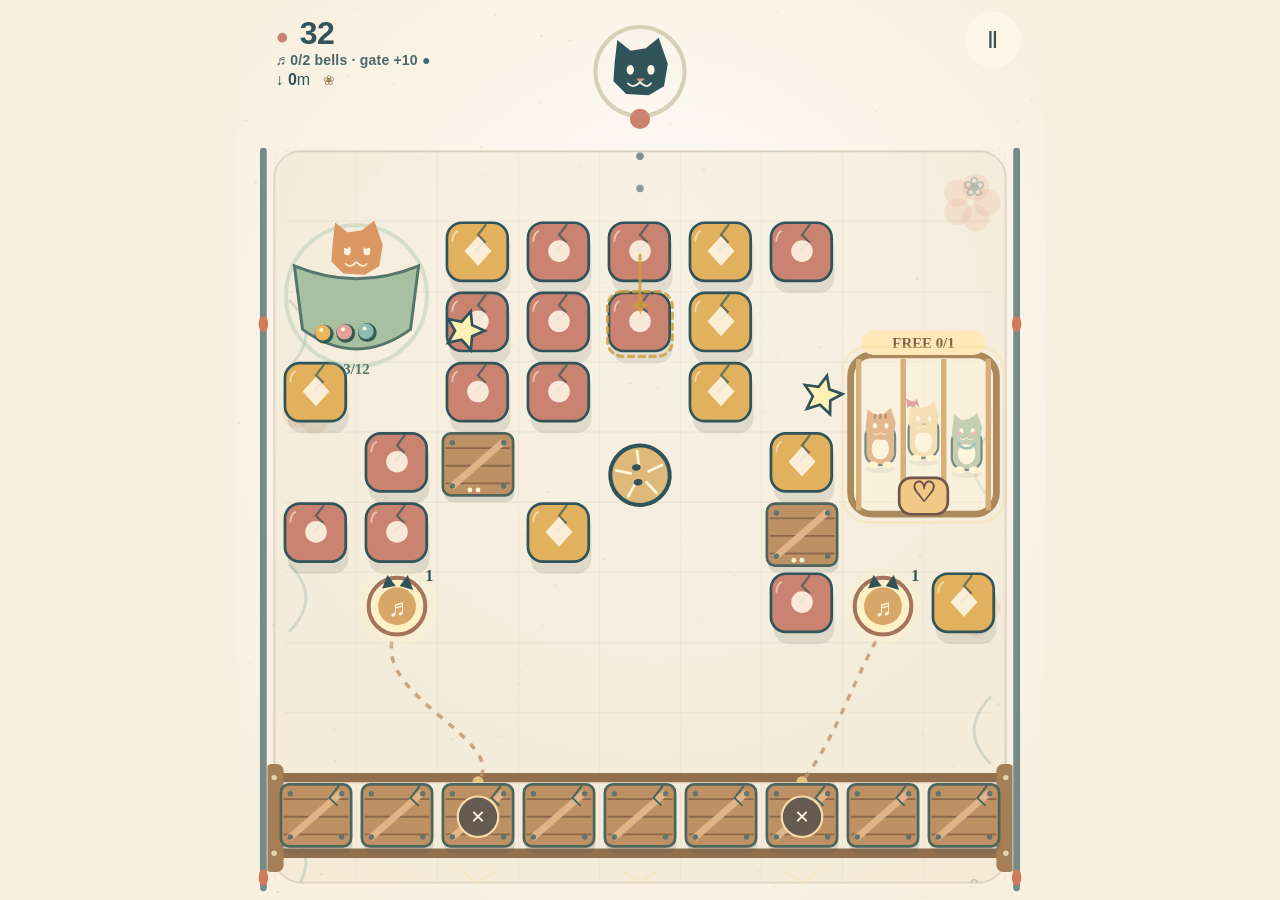
==== commit 483e9741: "edits" ====
--- a/Purrchinko-Standalone.html
+++ b/Purrchinko-Standalone.html
@@ -147,10 +147,10 @@
 const TILE_KINDS=[['block','spring','paw','dream','heart'],['block','seesaw','magnet','cloud','tree'],['block','bubble','clock','portal','moon'],['block','mirror','rotor','feeder','sun']];
 const MARBLE_COLORS=['#e9b55d','#f7e0ad','#e1a29b','#8fbab0'];
 const CAT_TYPES=[
- {name:'Mochi',color:'#db9862',family:'rose',ability:'bat'},
- {name:'Miso',color:'#a5bda5',family:'sage',ability:'steal'},
- {name:'Pepper',color:'#414b59',family:'teal',ability:'collect'},
- {name:'Sunny',color:'#e3bb60',family:'gold',ability:'tinker'}
+ {name:'Mochi & the Biscuit Kittens',color:'#db9862',family:'rose',ability:'bat',span:2,style:'kittens'},
+ {name:'Miso',color:'#a5bda5',family:'sage',ability:'steal',span:1,style:'fluffy'},
+ {name:'Pepper',color:'#414b59',family:'teal',ability:'collect',span:1,style:'grumpy'},
+ {name:'Sunny',color:'#cba565',family:'gold',ability:'tinker',span:2,style:'coon'}
 ];
 function createRunState(){
  return {
@@ -320,6 +320,12 @@
    else if(family==='gold'){mallet(note*2,.44,vol,pan,0,true);}
    else if(family==='sage'){mallet(note,.17,vol,pan);tone(0,.06,vol*.3,{noise:true,cutoff:900,pan});}
    else{tone(note,.13,vol,{end:note*2.2,pan});}break;
+  case 'bell':
+   mallet(523.25*Math.pow(1.25,tier),.48,.075,pan,0,true);tone(190,.16,.04,{end:95,type:'triangle',pan});break;
+  case 'lever':
+   tone(150,.18,.07,{end:75,type:'triangle',pan});[392,587.33,783.99].forEach((f,i)=>mallet(f,.3,.043,pan,i*.065,true));break;
+  case 'cage':
+   tone(250,.12,.06,{end:125,type:'triangle',pan});tone(0,.07,.035,{noise:true,cutoff:1700,pan});mallet(784,.27,.04,pan,.045,true);break;
   case 'push':
    tone(190,.11,.075,{end:110,type:'triangle',pan});tone(0,.06,.045,{noise:true,cutoff:850,pan});break;
   case 'merge':{
@@ -387,7 +393,7 @@
 class PhysicsWorld{
  constructor(){this.isMatter=!!M;if(M){this.engine=M.Engine.create({enableSleeping:false,positionIterations:7,velocityIterations:7,constraintIterations:3});this.engine.gravity.y=.73;this.engine.gravity.scale=.001;this.world=this.engine.world;this.boundaries=[];for(const [x,y,w,h] of [[9,550,18,760],[591,550,18,760],[300,92,540,12]]){const body=M.Bodies.rectangle(x,y,w,h,{isStatic:true,restitution:.85,friction:0,collisionFilter:{category:1}});M.Composite.add(this.world,body);this.boundaries.push(body);}M.Events.on(this.engine,'collisionStart',evt=>{for(const p of evt.pairs){const a=p.bodyA.plugin?.game,b=p.bodyB.plugin?.game;if(!a||!b)continue;if(a.type==='ball'&&b.type==='tile')state.events.push({tile:b.owner,ball:a.owner,nx:p.collision.normal.x,ny:p.collision.normal.y});else if(b.type==='ball'&&a.type==='tile')state.events.push({tile:a.owner,ball:b.owner,nx:-p.collision.normal.x,ny:-p.collision.normal.y});}});}}
  addBall(ball){if(M){const b=M.Bodies.circle(ball.x,ball.y,ball.r,{restitution:.87,friction:.001,frictionStatic:0,frictionAir:.0015,density:.0035,slop:.012,collisionFilter:{category:2}});b.plugin.game={type:'ball',owner:ball};M.Composite.add(this.world,b);ball.body=b;M.Body.setVelocity(b,{x:ball.vx/60,y:ball.vy/60});}}
- addTile(t){if(t.kind==='nest')return;if(M){const p=tilePos(t),scale=tileScale(t);let b;if(t.kind==='switch'||t.kind==='lever'){b=M.Bodies.circle(p.x,p.y,20,{isStatic:true,restitution:1.05,friction:0});}else if(t.kind==='boss'){b=M.Bodies.rectangle(p.x,p.y,101,92,{isStatic:true,restitution:.9,chamfer:{radius:18}});}else if(t.obstacle&&t.gateIndex!==null){b=M.Bodies.rectangle(p.x,p.y,60,44,{isStatic:true,restitution:.8});}else if(t.kind==='cat'){b=M.Bodies.rectangle(p.x,p.y,t.caged?101:54,t.caged?92:50,{isStatic:true,restitution:.93,chamfer:{radius:17}});}else if(t.kind==='rotor'||t.kind==='sun'){b=M.Bodies.rectangle(p.x,p.y,46*scale,8*scale,{isStatic:true,restitution:1.07,friction:0});}else if(['bubble','clock','magnet','cloud','yarn'].includes(t.kind)){b=M.Bodies.circle(p.x,p.y,22*scale,{isStatic:true,restitution:.93,friction:0});}else b=M.Bodies.rectangle(p.x,p.y,41*scale,40*scale,{isStatic:true,restitution: t.kind==='spring'?1.25:.8,friction:0,chamfer:{radius:9}});b.plugin.game={type:'tile',owner:t};M.Composite.add(this.world,b);t.body=b;}}
+ addTile(t){if(t.kind==='nest')return;if(M){const p=tilePos(t),scale=tileScale(t);let b;if(t.kind==='switch'||t.kind==='lever'){b=M.Bodies.circle(p.x,p.y,20,{isStatic:true,restitution:1.05,friction:0});}else if(t.kind==='boss'){b=M.Bodies.rectangle(p.x,p.y,101,92,{isStatic:true,restitution:.9,chamfer:{radius:18}});}else if(t.obstacle&&(t.gateIndex!==null||t.span===2)){b=M.Bodies.rectangle(p.x,p.y,t.span===2?101:60,t.span===2?92:44,{isStatic:true,restitution:.8});}else if(t.kind==='cat'){b=M.Bodies.rectangle(p.x,p.y,t.caged?(t.span===1?50:101):(t.span===1?40:54),t.caged?(t.span===1?46:92):(t.span===1?38:50),{isStatic:true,restitution:.93,chamfer:{radius:12}});}else if(t.kind==='rotor'||t.kind==='sun'){b=M.Bodies.rectangle(p.x,p.y,46*scale,8*scale,{isStatic:true,restitution:1.07,friction:0});}else if(['bubble','clock','magnet','cloud','yarn'].includes(t.kind)){b=M.Bodies.circle(p.x,p.y,22*scale,{isStatic:true,restitution:.93,friction:0});}else b=M.Bodies.rectangle(p.x,p.y,41*scale,40*scale,{isStatic:true,restitution: t.kind==='spring'?1.25:.8,friction:0,chamfer:{radius:9}});b.plugin.game={type:'tile',owner:t};M.Composite.add(this.world,b);t.body=b;}}
  removeBall(b){if(M&&b.body){M.Composite.remove(this.world,b.body);b.body=null;}}
  moveBall(b,x,y){b.x=x;b.y=y;if(M&&b.body)M.Body.setPosition(b.body,{x,y});}
  removeTile(t){if(M&&t.body){M.Composite.remove(this.world,t.body);t.body=null;}}
@@ -415,7 +421,7 @@
       overlap=b.r+5-d;if(overlap>0){nx=cx/d;ny=cy/d;const tangential=t.spin*proj;b.vx-=uy*tangential*.52;b.vy+=ux*tangential*.52;}
     }else{overlap=b.r+((t.kind==='switch'||t.kind==='lever')?20:21*tileScale(t))-dist;if(overlap>0){nx=dx/dist;ny=dy/dist;}}
    }
-   else {const scale=tileScale(t),hx=t.kind==='boss'?50:t.obstacle&&t.gateIndex!==null?30:t.kind==='cat'?(t.caged?50:27):21*scale,hy=t.kind==='cat'?(t.caged?46:25):t.kind==='boss'?46:20*scale,px=clamp(b.x,p.x-hx,p.x+hx),py=clamp(b.y,p.y-hy,p.y+hy),dx=b.x-px,dy=b.y-py,dist=Math.hypot(dx,dy);overlap=b.r-dist;if(overlap>0){if(dist>.0001){nx=dx/dist;ny=dy/dist;}else{nx=b.x>p.x?1:-1;ny=0;overlap=b.r+3;}}}
+   else {const scale=tileScale(t),hx=t.kind==='boss'||t.obstacle&&t.span===2?50:t.obstacle&&t.gateIndex!==null?30:t.kind==='cat'?(t.span===1?(t.caged?25:20):(t.caged?50:27)):21*scale,hy=t.kind==='cat'?(t.span===1?(t.caged?23:19):(t.caged?46:25)):t.kind==='boss'||t.obstacle&&t.span===2?46:20*scale,px=clamp(b.x,p.x-hx,p.x+hx),py=clamp(b.y,p.y-hy,p.y+hy),dx=b.x-px,dy=b.y-py,dist=Math.hypot(dx,dy);overlap=b.r-dist;if(overlap>0){if(dist>.0001){nx=dx/dist;ny=dy/dist;}else{nx=b.x>p.x?1:-1;ny=0;overlap=b.r+3;}}}
    if(overlap>0){b.x+=nx*(overlap+.015);b.y+=ny*(overlap+.015);const vn=b.vx*nx+b.vy*ny;
     if(vn<0){const restitution=t.kind==='spring'?1.28:.85;b.vx-=(1+restitution)*vn*nx;b.vy-=(1+restitution)*vn*ny;}
     if(!b.lastContacts||state.worldTime-(b.lastContacts[t.id]||-99)>.13){state.events.push({tile:t,ball:b,nx,ny});b.lastContacts??={};b.lastContacts[t.id]=state.worldTime;}
@@ -463,7 +469,9 @@
  if(state.worldTime<t.cooldownUntil)return;
  t.cooldownUntil=state.worldTime+8;t.glow=2.6;const pos=tilePos(t);
  for(const k of state.kickers)if(k.room===t.room&&k.kind==='shutter'){k.frozenX=k.nowX;k.frozenY=k.nowY;k.disabledUntil=state.worldTime+6;k.kick=1;}
- sparkle(pos.x,pos.y,'#88c5af',22);sound('cat',{x:pos.x});
+ const gate=state.gates[t.room];
+ if(gate?.mode==='windup'&&!gate.opened&&gate.index===state.gatesPassed&&!gate.wound){gate.wound=true;sparkle(pos.x,pos.y,'#f8d67c',26,1.2);updateUI();}
+ sparkle(pos.x,pos.y,'#88c5af',22);sound('lever',{x:pos.x});
  addScore(200);state.chain++;state.chainTime=state.worldTime;
 }
 function addKicker(room,x,y,kind='bumper',swing=.35){
@@ -479,6 +487,7 @@
  else if(room===2){addKicker(room,300,base+145,'shutter');addKicker(room,175,base+285,'pendulum');}
  else {addKicker(room,room%2?240:365,base+145,'shutter');addKicker(room,room%2?430:160,base+265,'pendulum');
   if(room>=5)addKicker(room,300,base+345,'bumper');}
+ if(room>=2&&room%3===2)addKicker(room,room%2?190:410,base+210,'fan');
  // Tiny finite skill pegs: clearing both in a chamber awards a small ball bonus.
  const offsets=room%2?[165,430]:[170,435];
  for(let i=0;i<2;i++)state.starPegs.push({room,x:offsets[i],y:base+108+(i?48:0),r:10,lit:false,hitTime:-99,spin:prand()*6});
@@ -496,23 +505,76 @@
  }
 }
 
+// Keep large illustrations, labels and their collision targets visually distinct.
+function placementBounds(x,y,kind,span=1){
+ if(kind==='cat')return span===1?{left:x-32,right:x+32,top:y-46,bottom:y+34}:{left:x-60,right:x+60,top:y-78,bottom:y+66};
+ if(kind==='nest')return {left:x-52,right:x+52,top:y-55,bottom:y+65};
+ if(kind==='boss')return {left:x-55,right:x+55,top:y-55,bottom:y+50};
+ if(kind==='switch'||kind==='lever')return {left:x-29,right:x+29,top:y-34,bottom:y+29};
+ return {left:x-51,right:x+51,top:y-48,bottom:y+48};
+}
+function boundsOverlap(a,b){return a.left<b.right+3&&a.right>b.left-3&&a.top<b.bottom+3&&a.bottom>b.top-3;}
+function clearIllustration(r,c,span,kind){
+ const x=CX+(c+(span-1)/2)*SX,y=CY+(r+(span-1)/2)*SY,a=placementBounds(x,y,kind,span);
+ for(const t of state.tiles){
+  if(t.removed||!['cat','nest','boss','switch','lever'].includes(t.kind))continue;
+  const q=tilePos(t),b=placementBounds(q.x,q.y,t.kind,t.span);
+  if(boundsOverlap(a,b))return false;
+ }
+ return true;
+}
 // Every chamber has an interactive rescue. The cat is an inert obstacle until
 // the lock is struck; then it becomes a roaming physical machine.
-function installCatCage(room,start){
- const r=start+3,c=room%2?6:0,type=room%CAT_TYPES.length;
- for(let dr=0;dr<2;dr++)for(let dc=0;dc<2;dc++){
-  const other=state.grid[r+dr]?.[c+dc];if(other&&!other.removed){
-   if(['switch','lever','nest','boss'].includes(other.kind))return null;
-   destroyTile(other);
-  }
- }
- const t=createTile(r,c,CAT_TYPES[type].family);if(!t)return null;
- phys.removeTile(t);Object.assign(t,{kind:'cat',span:2,catType:type,room,caged:true,
+function installCatCage(room,start,type=room%CAT_TYPES.length,secondary=false){
+ const spec=CAT_TYPES[type],span=spec.span||2,candidates=[];
+ // Keep the first rescue easy to find; later cages explore the room edges.
+ const positions=room===0&&!secondary?[[3,7]]:
+  [[2,0],[3,0],[4,0],[2,7],[3,7],[4,7],[3,2],[3,5],[5,0],[5,7]];
+ for(const [dr,col] of positions){
+  const r=start+dr,c=Math.min(COLS-span,col),occupants=new Set();let valid=true;
+  for(let y=r;y<r+span;y++)for(let x=c;x<c+span;x++){
+   const other=state.grid[y]?.[x];if(!other||other.removed)continue;
+   if(['switch','lever','nest','boss','cat'].includes(other.kind)||other.gateIndex!=null){valid=false;break;}
+   occupants.add(other);
+  }
+  if(valid&&clearIllustration(r,c,span,'cat'))candidates.push({r,c,occupants:[...occupants]});
+ }
+ if(!candidates.length)return null;
+ const spot=candidates[Math.floor(prand()*candidates.length)];
+ // Clear the artwork around the cage as well as its grid cells, so labels and
+ // bars never visually cover nearby blocks or their collision targets.
+ const x=CX+(spot.c+(span-1)/2)*SX,y=CY+(spot.r+(span-1)/2)*SY,a=placementBounds(x,y,'cat',span);
+ for(const other of [...state.tiles]){
+  if(other.removed||Math.floor(other.r/10)!==room||other.gateIndex!=null||['cat','nest','boss','switch','lever'].includes(other.kind))continue;
+  const q=tilePos(other),b=other.span===2?placementBounds(q.x,q.y,'blocker',2):{left:q.x-23,right:q.x+23,top:q.y-22,bottom:q.y+22};
+  if(boundsOverlap(a,b))destroyTile(other);
+ }
+ for(const other of spot.occupants)destroyTile(other);
+ const t=createTile(spot.r,spot.c,spec.family);if(!t)return null;
+ phys.removeTile(t);Object.assign(t,{kind:'cat',span,catType:type,room,caged:true,
   cageHits:0,cageNeed:room===0?1:room<3?2:3,catCharge:0,swipe:0,carry:null,
   born:state.worldTime,catLastAction:-99,walkPhase:prand()*5,lastSteal:-99,
   lastSpit:-99,foodTarget:null,captures:[],hp:Infinity});
  markCells(t,true);const p=tilePos(t);t.visualX=p.x;t.visualY=p.y;
  phys.addTile(t);return t;
+}
+// A chunky obstacle occupies four cells and takes several hits to break.
+function installBigObstacle(room,start,material){
+ const spots=room%2?[[5,0],[5,7],[5,2],[5,5],[3,0],[3,7],[3,2],[3,5]]:[[5,7],[5,0],[5,5],[5,2],[3,7],[3,0],[3,5],[3,2]];
+ for(const [dr,c] of spots){
+  const r=start+dr,occupants=new Set();let valid=true;
+  for(let y=r;y<r+2;y++)for(let x=c;x<c+2;x++){
+   const t=state.grid[y]?.[x];if(!t||t.removed)continue;
+   if(['switch','lever','nest','boss','cat'].includes(t.kind)||t.gateIndex!=null){valid=false;break;}
+   occupants.add(t);
+  }
+  if(!valid||!clearIllustration(r,c,2,'blocker'))continue;
+  for(const t of occupants)destroyTile(t);
+  const t=obstacle(r,c,material);if(!t)continue;
+  phys.removeTile(t);t.span=2;t.hp=t.maxHp=4;t.bigBlocker=true;markCells(t,true);
+  const p=tilePos(t);t.visualX=p.x;t.visualY=p.y;phys.addTile(t);return t;
+ }
+ return null;
 }
 function freeCat(t){
  if(!t||t.removed||t.kind!=='cat'||!t.caged)return false;
@@ -520,14 +582,97 @@
  t.swipe=2;t.glow=3;t.cageHits=t.cageNeed;t.freedAt=state.worldTime;t.catVX=0;t.catVY=0;
  // The empty cage is no longer a permanent, invisible grid obstacle.
  markCells(t,false);
- phys.removeTile(t);phys.addTile(t);
+ phys.removeTile(t);
+ if(CAT_TYPES[t.catType]?.style==='kittens')splitTrio(t,false);
+ else phys.addTile(t);
  state.catsFreed++;
  // A rescue starts a short, free-fire burst. The marbles keep standard physics.
  if(!state.finalWaveActive&&state.worldTime>=state.boostNextAt){state.boostUntil=state.worldTime+BOOST_DURATION;state.boostNextAt=state.worldTime+BOOST_COOLDOWN;state.boostDisplayed=true;state.shootCooldown=0;}
  state.catCollection.add(t.catType);
  writeSaved('cats',JSON.stringify([...state.catCollection]));
  sparkle(p.x,p.y,CAT_TYPES[t.catType].color,43,1.8);sparkle(300,96,'#f3d381',42,1.2);sound('cat',{x:p.x});sound('boost',{x:p.x});
+ for(const s of trioSiblings(t))if(s!==t)sparkle(s.roamX,s.roamY,CAT_TYPES[t.catType].color,14,1.1);
  updateUI();return true;
+}
+// The biscuit trio is one rescue that becomes three independent roaming units
+// spread across the gate. They share one bell-assist charge but move, collide,
+// and swat as separate bodies.
+function trioSiblings(t){
+ if(!t||t.kind!=='cat'||t.catType!==0||t.trioId==null)return t?[t]:[];
+ return state.tiles.filter(u=>!u.removed&&u.kind==='cat'&&u.catType===0&&u.trioId===t.trioId&&!u.caged);
+}
+function syncTrioCharge(t){
+ for(const s of trioSiblings(t))s.catCharge=t.catCharge;
+}
+function syncTrioAssist(t){
+ for(const s of trioSiblings(t))s.lastBellAssist=t.lastBellAssist;
+}
+function kittenSpreadSpots(room,baseY){
+ const bounds=catBounds(room),y=clamp(baseY,bounds.minY,bounds.maxY);
+ return [150,300,450].map(x=>({x,y}));
+}
+function findKittenSpot(t,desired){
+ if(catClearSpot(t,desired.x,desired.y))return desired;
+ const options=[];
+ for(let rr=1;rr<=7;rr++)for(let cc=0;cc<COLS;cc++){
+  const q=cellPos(t.room*10+rr,cc);
+  if(catClearSpot(t,q.x,q.y))options.push({...q,dist:Math.hypot(q.x-desired.x,q.y-desired.y)});
+ }
+ options.sort((a,b)=>a.dist-b.dist);
+ return options[0]||desired;
+}
+function splitTrio(t,withEffects=true){
+ if(!t||t.removed||t.kind!=='cat'||t.catType!==0||t.caged)return [];
+ if(t.trioId!=null)return trioSiblings(t);
+ const baseY=Number.isFinite(t.roamY)?t.roamY:tilePos(t).y;
+ const spots=kittenSpreadSpots(t.room,baseY);
+ t.trioId=t.id;t.kittenIndex=1;t.span=1;delete t.kittens;delete t.jump;
+ const center=findKittenSpot(t,spots[1]);
+ t.roamX=center.x;t.roamY=center.y;t.homeX=center.x;t.homeY=center.y;
+ t.catVX=0;t.catVY=0;t.visualX=center.x;t.visualY=center.y;
+ const out=[t];
+ for(const idx of [0,2]){
+  const sib={id:state.nextTileId++,r:t.r,c:t.c,span:1,family:t.family,tier:0,kind:'cat',
+   catType:0,room:t.room,caged:false,cageHits:t.cageNeed,cageNeed:t.cageNeed,
+   catCharge:t.catCharge||0,swipe:2,glow:3,carry:null,born:t.born,freedAt:t.freedAt,
+   catLastAction:-99,walkPhase:rand(0,5),lastSteal:-99,lastSpit:-99,foodTarget:null,
+   captures:[],hp:Infinity,t:rand(0,10),removed:false,hitCount:0,hitMemory:[],
+   lastImpact:-99,lastShiftTime:-99,charge:0,wobble:0,visualX:0,visualY:0,
+   roamX:0,roamY:0,homeX:0,homeY:0,catVX:0,catVY:0,trioId:t.trioId,kittenIndex:idx,
+   lastBellAssist:t.lastBellAssist??-99,lastSwatAt:-99};
+  state.tiles.push(sib);
+  const spot=findKittenSpot(sib,spots[idx]);
+  sib.roamX=sib.homeX=sib.visualX=spot.x;
+  sib.roamY=sib.homeY=sib.visualY=spot.y;
+  phys.addTile(sib);
+  if(withEffects)sparkle(spot.x,spot.y,CAT_TYPES[0].color,14,1.1);
+  out.push(sib);
+ }
+ phys.removeTile(t);phys.addTile(t);
+ return out;
+}
+function initKittens(t){
+ if(!t||CAT_TYPES[t.catType]?.style!=='kittens'||t.kittenIndex!=null)return;
+ if(Array.isArray(t.kittens)&&t.kittens.length===3)return;
+ t.kittens=[0,1,2].map(i=>({ox:(i-1)*32,oy:i===1?-4:5,tx:(i-1)*32,ty:i===1?-4:5,retarget:rand(0,.8)+i*.3,speed:52+i*14}));
+}
+function updateKittens(t,dt){
+ if(!t||t.caged||t.kittenIndex!=null||CAT_TYPES[t.catType]?.style!=='kittens')return;
+ initKittens(t);
+ for(let i=0;i<3;i++){
+  const k=t.kittens[i];k.retarget-=dt;
+  if(k.retarget<=0){
+   for(let attempt=0;attempt<8;attempt++){
+    const a=rand(0,TAU),r=rand(6,34),tx=Math.cos(a)*r,ty=Math.sin(a)*r*.75;
+    let ok=true;
+    for(let j=0;j<3;j++){if(j===i)continue;const o=t.kittens[j];if(Math.hypot(tx-(o.tx??o.ox),ty-(o.ty??o.oy))<20){ok=false;break;}}
+    if(ok){k.tx=tx;k.ty=ty;break;}
+   }
+   k.retarget=rand(.7,1.7);
+  }
+  const dx=k.tx-k.ox,dy=k.ty-k.oy,d=Math.hypot(dx,dy);
+  if(d>.5){const step=Math.min(k.speed*dt,d);k.ox+=dx/d*step;k.oy+=dy/d*step;}
+ }
 }
 function gatePrize(gate){
  // The opening door teaches the refill loop; increasingly demanding doors
@@ -537,7 +682,7 @@
 function activateBell(t,b=null){
  if(!t||t.removed||t.kind!=='switch')return false;
  const gate=state.gates[t.gateIndex];if(!gate||gate.opened||gate.index!==state.gatesPassed)return false;
- const n=t.switchIndex,allowed=!gate.boss||(gate.phase===0?n!==1:n===1);
+ const n=t.switchIndex,relayNext=gate.mode==='relay'?gate.order.find(i=>gate.bolts[i]>0):null,allowed=(!gate.boss||(gate.phase===0?n!==1:n===1))&&(gate.mode!=='windup'||gate.wound)&&(relayNext===null||relayNext===undefined||relayNext===n);
  const p=tilePos(t);t.glow=2;t.wobble=2;
  if(!allowed){sound('hazard',{x:p.x});return false;}
  if(gate.bolts[n]===0){sound('return',{x:p.x});return false;}
@@ -546,7 +691,7 @@
  if(b){b.switchHistory??=new Set();const key=`${gate.index}/${n}`;if(b.switchHistory.has(key))return false;b.switchHistory.add(key);}
  const before=gate.bolts[n];gate.bolts[n]=Math.max(0,before-1);state.switchHits++;
  const released=before-gate.bolts[n];
- sparkle(p.x,p.y,'#f5d584',22,1.2);sound('merge',{x:p.x,family:gate.keys[n],tier:1});
+ sparkle(p.x,p.y,'#f5d584',22,1.2);sound('bell',{x:p.x,family:gate.keys[n],tier:n});
  addScore(180*released);
  if(gate.bolts[n]===0){sound('return',{x:p.x});
   // Switches stay as small gold bumpers but no longer cost shots.
@@ -566,6 +711,10 @@
   k.kick=Math.max(0,k.kick-dt*3);
   if(k.nowY<state.cameraY+105||k.nowY>state.cameraY+H-80||state.worldTime<(k.disabledUntil||0))continue;
   for(const b of state.active){if(b.dead||b.held)continue;
+   if(k.kind==='fan'){
+    const fx=b.x-k.nowX,fy=b.y-k.nowY,d=Math.hypot(fx,fy);
+    if(d>20&&d<120){const force=(1-d/120)*(state.worldTime<(k.boostUntil||0)?1200:720);phys.applyAcceleration(b,fx/d*force*.5,-force,dt);}
+   }
    const contactX=k.kind==='shutter'?clamp(b.x,k.nowX-52,k.nowX+52):k.nowX;
    const dx=b.x-contactX,dy=b.y-k.nowY,d=Math.hypot(dx,dy)||1,overlap=b.r+(k.kind==='shutter'?11:k.radius)-d;
    if(overlap<=0)continue;
@@ -596,9 +745,9 @@
 function buildCourse(startRoom=0,count=4){
  ensureRows((startRoom+count)*10+12);
  for(let room=startRoom;room<startRoom+count;room++){
-  const start=room*10,gateRow=start+8,zone=ZONES[Math.floor(room/2)%ZONES.length],material=zone.material;
-  const boss=(room+1)%3===0,hp=Math.min(5,1+Math.floor(room/2)),maxBolts=room===0?[1,0,1]:boss?[hp,hp+1,hp]:[hp,hp,hp];
-  const gate={row:gateRow,index:room,material,opened:false,bolts:[...maxBolts],maxBolts,maxBolt:Math.max(...maxBolts),boss,phase:0,awakeAt:null,lastAttack:0,stolen:[],bossStyle:['gear','vine','moon'][Math.floor(room/3)%3],chips:[0,0,0],switchIds:[null,null,null],keys:room===0?['gold','rose','gold']:room===1?['sage','gold','rose']:[FAMILY_COLORS[room%4],FAMILY_COLORS[(room+1)%4],FAMILY_COLORS[(room+2)%4]]};state.gates.push(gate);
+  const start=room*10,gateRow=start+9,zone=ZONES[Math.floor(room/2)%ZONES.length],material=zone.material;
+  const boss=(room+1)%3===0,hp=Math.min(5,1+Math.floor(room/2)),mode=boss?'boss':room===0?'duet':room%4===1?'duet':room%4===3?'solo':room%4===0?'relay':'windup',maxBolts=mode==='boss'?[hp,hp+1,hp]:mode==='duet'?[hp,0,hp]:mode==='solo'?[0,hp+1,0]:[hp,hp,hp];
+  const gate={row:gateRow,index:room,material,mode,order:[0,2,1],opened:false,bolts:[...maxBolts],maxBolts,maxBolt:Math.max(...maxBolts),boss,phase:0,awakeAt:null,lastAttack:0,stolen:[],bossStyle:['gear','vine','moon'][Math.floor(room/3)%3],chips:[0,0,0],switchIds:[null,null,null],keys:room===0?['gold','rose','gold']:room===1?['sage','gold','rose']:[FAMILY_COLORS[room%4],FAMILY_COLORS[(room+1)%4],FAMILY_COLORS[(room+2)%4]]};state.gates.push(gate);
   for(let c=0;c<COLS;c++)obstacle(gateRow,c,material,room);
   // Each chamber introduces one obstacle, with a visible route and matching pairs.
   for(let r=start+2;r<start+7;r++)for(let c=0;c<COLS;c++){
@@ -633,6 +782,7 @@
   for(let bolt=0;bolt<3;bolt++)if(gate.maxBolts[bolt]>0)installBell(gate,bolt);
   installLever(room,start);
   installCatCage(room,start);
+  if(room>=2&&room%2===0)installBigObstacle(room,start,material);
  }
  state.tiles=state.tiles.filter(t=>!t.removed);
 }
@@ -749,8 +899,13 @@
   for(const b of state.active){b.body=null;b.dead=false;b.held=false;b.trail??=[];b.lastContacts??={};phys.addBall(b);}
   if(state.ended){$('pauseBtn').innerHTML='↺';$('pauseBtn').setAttribute('aria-label','Play again');showGameOver();}
   else{$('pauseBtn').textContent='Ⅱ';$('pauseBtn').setAttribute('aria-label','Pause game');}
+  for(const t of [...state.tiles]){
+   if(!t.removed&&t.kind==='cat'&&t.catType===0&&!t.caged&&t.trioId==null&&t.kittenIndex==null&&t.room===state.gatesPassed){
+    phys.removeTile(t);splitTrio(t,false);
+   }
+  }
   // Saved runs from earlier releases may contain two or three imported cats.
-  // Retire them on load so the one-cat-per-level rule also applies immediately.
+  // Retire cats outside the current room while retaining its current rescue.
   retirePreviousCats();state.tiles=state.tiles.filter(t=>!t.removed);
   $('pauseControls').hidden=true;updateUI();persistBestDistance();lastRunSaveTime=state.worldTime;return true;
  }catch(e){try{localStorage.removeItem('purrchinko.run');}catch{}return false;}
@@ -786,8 +941,9 @@
  if(goal){
   if(state.finalWaveUsed&&state.reserve===0)setText('goalText','LAST MARBLE SHOWER');
   else if(state.showerActive)setText('goalText','MARBLE SHOWER');
+  else if(gate?.mode==='windup'&&!gate.wound)setText('goalText',`↻ lever first · gate +${gatePrize(gate)} ●`);
   else if(state.reserve<=5&&!boosting)setText('goalText',`LAST MARBLES · ♬ ${done}/${need}`);
-  else setText('goalText',`♬ ${done}/${need} bells · gate +${gatePrize(gate||{index:state.gatesPassed,boss:false})} ●`);
+  else setText('goalText',`♬ ${done}/${need} ${gate?.mode==='relay'?'in order':'bells'} · gate +${gatePrize(gate||{index:state.gatesPassed,boss:false})} ●`);
  }
  const p=THEMES[state.phase];if($('frame').style.getPropertyValue('--hud-ink')!==p.ink)$('frame').style.setProperty('--hud-ink',p.ink);
  setText('ballCount',boosting?'∞':state.reserve);$('ballCount').parentElement.classList.toggle('boosting',boosting);$('ballCount').parentElement.setAttribute('aria-label',boosting?'Infinite marbles':`${state.reserve} marbles`);
@@ -800,7 +956,7 @@
  if(t.kind==='switch'){activateBell(t,b);return;}
  if(t.kind==='lever'){activateLever(t);return;}
  if(t.obstacle){obstacleHit(t,1,b);return;}
- if(t.kind==='cat'){if(t.caged){t.cageHits++;t.swipe=2;t.glow=2.5;sound('push',{x:p.x});sparkle(p.x,p.y,'#f1d38c',14);if(t.cageHits>=t.cageNeed)freeCat(t);return;}catHit(t,b);return;}
+ if(t.kind==='cat'){if(t.caged){t.cageHits++;t.swipe=2;t.glow=2.5;sound('cage',{x:p.x});sparkle(p.x,p.y,'#f1d38c',14);if(t.cageHits>=t.cageNeed)freeCat(t);return;}catHit(t,b);return;}
  if(t.hazard){sound('hazard',{x:p.x});hazardHit(t,b,count);return;}
  sound('hit',{x:p.x,family:t.family,tier:t.tier,energy:speed/600});
  // Plain blocks only bump, push, and combine. Machines are earned through merges.
@@ -941,6 +1097,11 @@
  return true;
 }
 function catPerch(t){
+ if(t.catType===0&&t.kittenIndex!=null){
+  const spreadX=[150,300,450][t.kittenIndex]??300;
+  const bell=liveBell(t.room),baseY=bell?tilePos(bell).y+74:t.homeY;
+  return {x:spreadX+17*Math.sin(state.worldTime*.7+t.id),y:baseY+12*Math.cos(state.worldTime*.6+t.id)};
+ }
  const bell=t.catType===0?liveBell(t.room):null;
  if(bell){const q=tilePos(bell);return {x:clamp(q.x+(q.x<300?92:-92),65,535),y:q.y+74};}
  return {x:t.homeX+17*Math.sin(state.worldTime*.7+t.id),y:t.homeY+12*Math.cos(state.worldTime*.6+t.id)};
@@ -951,16 +1112,29 @@
    b.y>bounds.minY-100&&b.y<bounds.maxY+100&&Math.hypot(b.x-p.x,b.y-p.y)<range)
   .sort((a,b)=>Math.hypot(a.x-p.x,a.y-p.y)-Math.hypot(b.x-p.x,b.y-p.y))[0]||null;
 }
+function kittenMarble(t){
+ if(t.catType!==0||t.kittenIndex==null)return null;
+ const zones=[[54,260],[200,400],[340,546]][t.kittenIndex]||[54,546];
+ const p=tilePos(t),bounds=catBounds(t.room);
+ return state.active.filter(b=>!b.dead&&!b.held&&(b.catSafeUntil||0)<=state.worldTime&&
+   b.y>bounds.minY-100&&b.y<bounds.maxY+100&&b.x>=zones[0]&&b.x<=zones[1]&&Math.hypot(b.x-p.x,b.y-p.y)<240)
+  .sort((a,b)=>Math.hypot(a.x-p.x,a.y-p.y)-Math.hypot(b.x-p.x,b.y-p.y))[0]||null;
+}
+function kittenSpeed(t){
+ if(t.catType===0&&t.kittenIndex!=null)return [130,145,160][t.kittenIndex]??CAT_SPEED[0];
+ return CAT_SPEED[t.catType];
+}
 function catCrew(){return state.tiles.filter(t=>!t.removed&&t.kind==='cat'&&!t.caged&&t.room===state.gatesPassed&&Math.floor(t.r/10)===state.gatesPassed)
- .sort((a,b)=>(b.freedAt||0)-(a.freedAt||0)||b.id-a.id).slice(0,1);}
+ .sort((a,b)=>(b.freedAt||0)-(a.freedAt||0)||b.id-a.id).slice(0,3);}
 function retirePreviousCats(){
- // Each room supplies its own helper. Older freed cats leave the board when
+ // Each room supplies one rescue. Older freed cats leave the board when
  // the gate opens, even if an older save had already moved them into this room.
+ // The three-slot window keeps Mochi's trio together and tolerates legacy pairs.
  const locals=state.tiles.filter(t=>!t.removed&&t.kind==='cat'&&!t.caged&&t.room===state.gatesPassed&&Math.floor(t.r/10)===state.gatesPassed)
   .sort((a,b)=>(b.freedAt||0)-(a.freedAt||0)||b.id-a.id);
  for(const t of state.tiles){
   if(t.removed||t.kind!=='cat'||t.caged)continue;
-  if(t===locals[0])continue;
+  if(locals.slice(0,3).includes(t))continue;
   // A full Pepper pouch contains the player's fired marbles. Refund these
   // instead of leaving captured shots invisible in a completed room.
   if(t.captures?.length){state.reserve+=t.captures.length;t.captures.length=0;}
@@ -981,7 +1155,7 @@
 function catHit(t,b,force=false){
  if(t.caged||t.room!==state.gatesPassed||!catCrew().includes(t)||(!force&&state.worldTime-(t.lastSwatAt??-99)<.82))return false;
  t.lastSwatAt=state.worldTime;
- t.catCharge=Math.min(3,t.catCharge+1);t.swipe=1.5;t.wobble=1.8;
+ t.catCharge=Math.min(3,t.catCharge+1);if(t.catType===0)syncTrioCharge(t);t.swipe=1.5;t.wobble=1.8;
  if(!b||(t.catType!==0&&t.catType!==2))sound('cat',{x:tilePos(t).x});
  if(b&&!b.dead&&!b.held){
   if(t.catType===2&&t.captures.length<3&&stealBall(t,b)){
@@ -1005,12 +1179,13 @@
   sound('swat',{x:p.x});
   sparkle(p.x,p.y,'#e7bd86',12);state.catActions++;
  }
- if(t.catCharge>=3||force){if(catAbility(t,b,true))t.catCharge=0;}
+ if(t.catCharge>=3||force){if(catAbility(t,b,true)){t.catCharge=0;if(t.catType===0)syncTrioCharge(t);}}
  return true;
 }
 function liveBell(room=state.gatesPassed){
- const gate=state.gates[room];if(!gate||gate.opened)return null;
- const id=gate.switchIds.find((v,i)=>gate.bolts[i]>0&&(!gate.boss||(gate.phase===0?i!==1:i===1)));
+ const gate=state.gates[room];if(!gate||gate.opened||(gate.mode==='windup'&&!gate.wound))return null;
+ const next=gate.mode==='relay'?gate.order.find(i=>gate.bolts[i]>0):null;
+ const id=gate.switchIds.find((v,i)=>gate.bolts[i]>0&&(next==null||i===next)&&(!gate.boss||(gate.phase===0?i!==1:i===1)));
  return state.tiles.find(t=>!t.removed&&t.id===id)||null;
 }
 function planMisoJob(t){
@@ -1114,7 +1289,7 @@
  state.catLinks.push({x:p.x,y:p.y,tx:q.x,ty:q.y,life:.45,color:'#a7d5cf'});
  catPulse(q.x,q.y,104,90,'#a7d5cf');sparkle(q.x,q.y,'#a7d5cf',12+count*5);sound('deposit',{x:q.x});
  const mochi=catCrew().find(u=>u.catType===0&&u.catCharge>0&&u.catCharge<2);
- if(mochi){mochi.catCharge++;mochi.glow=1.5;}
+ if(mochi){mochi.catCharge++;mochi.glow=1.5;syncTrioCharge(mochi);}
  state.catActions++;return true;
 }
 function chooseSunnyMachine(t){
@@ -1148,11 +1323,12 @@
  const p=tilePos(t),targets=catTargets(t),ability=CAT_TYPES[t.catType].ability;
  if(ability==='bat'){
   const bell=liveBell(t.room);
-  if(bell&&state.worldTime-(t.lastBellAssist??-99)>10&&Math.hypot(tilePos(bell).x-p.x,tilePos(bell).y-p.y)<195){const q=tilePos(bell);
+  const lastAssist=t.catType===0?Math.max(...trioSiblings(t).map(s=>s.lastBellAssist??-99)):t.lastBellAssist??-99;
+  if(bell&&state.worldTime-lastAssist>10&&Math.hypot(tilePos(bell).x-p.x,tilePos(bell).y-p.y)<195){const q=tilePos(bell);
    // The paw visually bats a fish-shaped star into the bell; it's earned
    // cooperation, not a hidden random door bypass.
    state.catLinks.push({x:p.x,y:p.y,tx:q.x,ty:q.y,life:.45,color:CAT_TYPES[t.catType].color});
-   if(!activateBell(bell,null))return false;t.lastBellAssist=state.worldTime;
+   if(!activateBell(bell,null))return false;t.lastBellAssist=state.worldTime;if(t.catType===0)syncTrioAssist(t);
   }else if(!bell){for(const u of targets.slice(0,2))if(u.kind==='block')popNearby(u,1);}
   else return false;
  }else if(ability==='steal'){
@@ -1183,12 +1359,14 @@
  stored.forEach((c,i)=>releaseCapture(c,t,aim+(i-(stored.length-1)/2)*.24));
  t.lastSpit=state.worldTime;t.swipe=1;t.job=null;t.catCharge=0;
  const mochi=catCrew().find(u=>u.catType===0&&u.catCharge===1);
- if(mochi){mochi.catCharge=2;mochi.glow=1.5;}
+ if(mochi){mochi.catCharge=2;mochi.glow=1.5;syncTrioCharge(mochi);}
  sparkle(p.x,p.y,CAT_TYPES[t.catType].color,22,1.5);sound('pop',{x:p.x});
  return true;
 }
 function updateCat(t,dt){
  t.swipe=Math.max(0,t.swipe-dt*2.9);if(t.caged)return;
+ if(t.catType===0&&t.trioId==null&&t.kittenIndex==null&&t.room===state.gatesPassed)splitTrio(t,true);
+ updateKittens(t,dt);
  t.catVX=t.catVY=0;
  if(t.room!==state.gatesPassed||!catCrew().includes(t)||state.worldTime<(t.travelUntil||0))return;
  if(updateCatJump(t))return;
@@ -1205,11 +1383,11 @@
    else catMoveTo(t,q,dt,145,116);
   }else spitCat(t);
  }else{
-  if((t.catType===1||t.catType===3)&&state.worldTime-t.catLastAction>(t.catType===1?5.5:6.5))catAbility(t);
+  if((t.catType===1||t.catType===3)&&state.worldTime-t.catLastAction>(t.catType===1?3.8:4.8)&&!catAbility(t))t.catLastAction=state.worldTime-((t.catType===1?3.8:4.8)-1);
   if(t.job?.kind==='fetch')updateMisoJob(t,dt);
   else if(t.job?.kind==='wind')updateSunnyJob(t,dt);
   else if(state.pointerDown&&Math.hypot(state.aimX-t.roamX,state.aimY-t.roamY)<110){
-   catMoveTo(t,{x:state.aimX,y:state.aimY},dt,CAT_SPEED[t.catType]*1.04,19);
+   catMoveTo(t,{x:state.aimX,y:state.aimY},dt,kittenSpeed(t)*1.04,19);
   }else if(t.catType===2){
    const falling=state.active.filter(b=>!b.dead&&!b.held&&b.vy>75&&Math.hypot(b.x-t.roamX,b.y-t.roamY)<225)
     .sort((a,b)=>Math.abs(a.y-t.roamY)-Math.abs(b.y-t.roamY))[0];
@@ -1217,8 +1395,8 @@
     catMoveTo(t,{x:falling.x+falling.vx*when,y:falling.y+falling.vy*when+24},dt,CAT_SPEED[2],12);
    }else catMoveTo(t,catPerch(t),dt,90,12);
   }else{
-   const marble=catMarble(t,165);
-   catMoveTo(t,marble?{x:marble.x,y:marble.y}:catPerch(t),dt,marble?CAT_SPEED[t.catType]:96,marble?35:13);
+   const marble=t.catType===0&&t.kittenIndex!=null?(kittenMarble(t)||catMarble(t,165)):catMarble(t,165);
+   catMoveTo(t,marble?{x:marble.x,y:marble.y}:catPerch(t),dt,marble?kittenSpeed(t):96,marble?35:13);
   }
  }
  phys.moveTile(t);
@@ -1234,7 +1412,7 @@
  if(cat){catHit(cat,null,true);return true;}return false;
 }
 function updateNest(t,dt){
- const p=tilePos(t);if(p.y<state.cameraY+100||p.y>state.cameraY+800)return;t.swipe=Math.max(0,t.swipe-dt*3);
+ const p=tilePos(t);if(p.y<state.cameraY+100||p.y>state.cameraY+H-100)return;t.swipe=Math.max(0,t.swipe-dt*3);
  for(const b of state.active){
   if(b.dead||b.held||t.captures.length>=t.capacity||(b.nestSafeUntil||0)>state.worldTime)continue;
   const dx=p.x-b.x,dy=p.y-b.y,d=Math.hypot(dx,dy);
@@ -1520,38 +1698,85 @@
  ctx.save();const jump=t.jump?Math.sin(Math.PI*clamp((state.worldTime-t.jump.start)/t.jump.duration,0,1))*34:0;
  if(jump){ctx.fillStyle='#314c4c22';ellipse(t.visualX||p.x,(t.visualY||p.y)+42*FREED_CAT_SCALE,(36-jump*.32)*FREED_CAT_SCALE,(9-jump*.08)*FREED_CAT_SCALE);ctx.fill();}
  ctx.translate(t.visualX||p.x,(t.visualY||p.y)-jump+Math.sin(state.worldTime*2+t.id)*2);
- const pop=age<.5?1+Math.sin(age*6)*.15:1;const size=t.caged?1:FREED_CAT_SCALE;ctx.scale(pop*size,pop*size);
- ctx.strokeStyle=spec.color;ctx.lineWidth=11;ctx.lineCap='round';ctx.beginPath();ctx.moveTo(35,24);ctx.bezierCurveTo(72,30,67,-25+Math.sin(t.t*3)*9,47,-13);ctx.stroke();
- ctx.fillStyle='#314c4c20';ellipse(0,43,45,9);ctx.fill();
- ctx.fillStyle=spec.color;ctx.strokeStyle=THEMES[state.phase].ink;ctx.lineWidth=2;roundedRect(-43,-30,86,76,28);ctx.fill();ctx.stroke();
- ctx.fillStyle=t.catType===2?'#c9c3b0':'#fff0d5';ellipse(0,20,26,22);ctx.fill();
- catFace(0,-17,1.55,spec.color,t.catType===2?'#f7d479':'#fff5dc');
- ctx.fillStyle=spec.color;ellipse(-28-t.swipe*10,29-t.swipe*29,12,8);ctx.fill();ellipse(28+t.swipe*10,29-t.swipe*23,12,8);ctx.fill();
- if(t.catType===0){ctx.strokeStyle='#aa7047';ctx.lineWidth=3;for(const x of [-13,0,13]){ctx.beginPath();ctx.moveTo(x,-42);ctx.lineTo(x+3,-32);ctx.stroke();}}
- if(t.catType===3){text('✦',0,25,'23px Georgia','#b68b40');}
+ const isSplit=spec.style==='kittens'&&!t.caged&&t.kittenIndex!=null;
+ const pop=age<.5?1+Math.sin(age*6)*.15:1;const size=(t.caged?1:FREED_CAT_SCALE)*(!isSplit&&t.span===1?.52:1);ctx.scale(pop*size,pop*size);
+ if(spec.style==='kittens'){
+  const colors=['#d59a6d','#f1d1a1','#a5b9a0'];
+  const drawKitten=(i,x,y)=>{
+   ctx.fillStyle='#314c4c1c';ellipse(x,y+25,11,3);ctx.fill();
+   ctx.fillStyle=colors[i];ctx.strokeStyle=THEMES[state.phase].ink;ctx.lineWidth=1.6;
+   roundedRect(x-11,y-8,22,30,9);ctx.fill();ctx.stroke();
+   ctx.fillStyle='#fff4dd';ellipse(x,y+10,6.5,8);ctx.fill();
+   catFace(x,y-8,.5,colors[i],'#fff6df');
+   if(i===0){
+    ctx.strokeStyle='#8a5a33';ctx.lineWidth=1.4;ctx.beginPath();
+    for(const dx of [-4,0,4]){ctx.moveTo(x+dx,y-16);ctx.lineTo(x+dx,y-12);}
+    ctx.stroke();
+   }else if(i===1){
+    ctx.fillStyle='#d2798a';
+    polygon([[x-13,y-22],[x-7,y-19],[x-12,y-15]]);ctx.fill();
+    polygon([[x-5,y-22],[x-7,y-19],[x-3,y-15]]);ctx.fill();
+    ellipse(x-8,y-18,2.2,2.2);ctx.fill();
+   }else{
+    ctx.strokeStyle='#6ca9a5';ctx.lineWidth=2;ctx.beginPath();ctx.arc(x,y-1,7,.35,Math.PI-.35);ctx.stroke();
+    ctx.fillStyle='#e89aa4';ellipse(x-5.5,y-5,1.8,1.4);ctx.fill();ellipse(x+5.5,y-5,1.8,1.4);ctx.fill();
+   }
+   ctx.fillStyle='#fff1d2';ellipse(x-5.5,y+22,4,2.6);ctx.fill();ellipse(x+5.5,y+22,4,2.6);ctx.fill();
+  };
+  if(isSplit){
+   const i=t.kittenIndex,bounce=Math.sin(state.worldTime*4+i*2.1)*2.5;
+   drawKitten(i,0,bounce-t.swipe*4);
+  }else for(let i=0;i<3;i++){
+   const bounce=Math.sin(state.worldTime*4+i*2.1)*2.5;
+   const k=!t.caged?t.kittens?.[i]:null;
+   const x=k?.ox??(i-1)*32;
+   let y=(k?.oy??(i===1?-4:5))+bounce;
+   if(i!==1)y-=t.swipe*4;
+   drawKitten(i,x,y);
+  }
+ }else{
+  ctx.strokeStyle=spec.color;ctx.lineWidth=spec.style==='coon'?17:11;ctx.lineCap='round';ctx.beginPath();ctx.moveTo(35,24);ctx.bezierCurveTo(72,30,67,-25+Math.sin(t.t*3)*9,47,-13);ctx.stroke();
+  ctx.fillStyle='#314c4c20';ellipse(0,43,45,9);ctx.fill();
+  ctx.fillStyle=spec.color;ctx.strokeStyle=THEMES[state.phase].ink;ctx.lineWidth=2;
+  if(spec.style==='fluffy'||spec.style==='coon'){
+   for(let i=0;i<12;i++){const a=i*TAU/12;ellipse(Math.cos(a)*35,8+Math.sin(a)*32,12,12);ctx.fill();}
+  }
+  roundedRect(-43,-30,86,76,28);ctx.fill();ctx.stroke();
+  ctx.fillStyle=spec.style==='grumpy'?'#c9c3b0':'#fff0d5';ellipse(0,20,26,22);ctx.fill();
+  if(spec.style==='coon'){
+   ctx.fillStyle='#f4dfb3';polygon([[-41,-38],[-34,-62],[-19,-43],[-9,-35],[0,-55],[10,-35],[22,-43],[36,-62],[42,-35],[36,-2],[-36,-2]]);ctx.fill();
+   ctx.strokeStyle='#986c43';ctx.lineWidth=3;for(const x of [-19,-7,5,17]){ctx.beginPath();ctx.moveTo(x,-38);ctx.lineTo(x+4,-25);ctx.stroke();}
+  }
+  catFace(0,-17,1.55,spec.color,spec.style==='grumpy'?'#f7d479':'#fff5dc',spec.style!=='grumpy');
+  if(spec.style==='grumpy'){ctx.strokeStyle='#edce9c';ctx.lineWidth=2.5;ctx.beginPath();ctx.moveTo(-20,-19);ctx.lineTo(-9,-15);ctx.moveTo(19,-19);ctx.lineTo(8,-15);ctx.stroke();ctx.beginPath();ctx.moveTo(-7,5);ctx.quadraticCurveTo(0,0,7,5);ctx.stroke();}
+  ctx.fillStyle=spec.color;ellipse(-28-t.swipe*10,29-t.swipe*29,12,8);ctx.fill();ellipse(28+t.swipe*10,29-t.swipe*23,12,8);ctx.fill();
+  if(spec.style==='coon')text('✦',0,25,'23px Georgia','#a57035');
+ }
  for(let i=0;i<3;i++){ctx.fillStyle=i<t.catCharge?'#fff4a9':'#31545a35';ellipse(-11+i*11,41,3,3);ctx.fill();}
  if(!t.caged){
-  const stride=Math.sin(t.walkPhase||0)*4;
-  ctx.fillStyle=spec.color;
-  ellipse(-21,43+stride,11,6);ctx.fill();ellipse(20,43-stride,11,6);ctx.fill();
-  if(t.catType===0){ctx.save();ctx.rotate(-t.swipe*.23);ctx.fillStyle='#ffe6b9';ellipse(37,-5,11,8);ctx.fill();ctx.restore();}
+  if(spec.style!=='kittens'){
+   const stride=Math.sin(t.walkPhase||0)*4;
+   ctx.fillStyle=spec.color;
+   ellipse(-21,43+stride,11,6);ctx.fill();ellipse(20,43-stride,11,6);ctx.fill();
+  }
+  if(t.catType===0){ctx.save();ctx.fillStyle='#ffe6b9';ellipse(0,-31-t.swipe*6,8,5.5);ctx.fill();ctx.restore();}
   if(t.catType===1&&t.carry){ctx.fillStyle=THEMES[state.phase].colors[FAMILY_COLORS.indexOf(t.carry.family)];roundedRect(-10,-67,22,22,5);ctx.fill();text('✦',0,-50,'15px Georgia','#fff5d6');}
   if(t.catType===3){ctx.save();ctx.translate(-30,15);ctx.rotate(state.worldTime*4);text('⚙',0,0,'21px serif','#fff1bf');ctx.restore();}
   if(t.job?.kind==='fetch')text('◇',0,-71,'bold 21px Georgia','#e5efd2');
   if(t.job?.kind==='deposit')text('↗',0,-71,'bold 20px Georgia','#e4ead8');
   if(t.job?.kind==='wind')text('✳',0,-71,'bold 23px Georgia','#f7df8e');
  }
- for(let i=0;i<t.captures.length;i++){ctx.fillStyle=t.captures[i].color;ellipse(-13+(i%2)*20,12+Math.floor(i/2)*13,5,5);ctx.fill();}
+ for(let i=0;i<t.captures.length;i++){ctx.fillStyle=t.captures[i].color;if(spec.style==='kittens')ellipse(-13+(i%2)*20,-46+Math.floor(i/2)*11,4.5,4.5);else ellipse(-13+(i%2)*20,12+Math.floor(i/2)*13,5,5);ctx.fill();}
  if(t.catCharge>=3){ctx.strokeStyle='#efd479';ctx.lineWidth=3;ctx.globalAlpha=.6+Math.sin(state.worldTime*4)*.25;roundedRect(-53,-54,106,107,24);ctx.stroke();ctx.globalAlpha=1;text('✦',39,-44,'18px Georgia','#c79c3e');}
  if(state.pointerDown&&Math.hypot(state.aimX-p.x,state.aimY-p.y)<110){ctx.strokeStyle=spec.color;ctx.globalAlpha=.7;ctx.setLineDash([4,5]);roundedRect(-53,-54,106,107,24);ctx.stroke();ctx.setLineDash([]);}
  if(t.caged){
   const tm=state.worldTime;ctx.fillStyle='#fff5d956';roundedRect(-54,-57,108,118,16);ctx.fill();
   ctx.strokeStyle='#aa895d';ctx.lineWidth=5;roundedRect(-54,-57,108,118,16);ctx.stroke();
-  ctx.strokeStyle='#d7af78';ctx.lineWidth=4;for(let x=-31;x<=35;x+=22){ctx.beginPath();ctx.moveTo(x,-54);ctx.lineTo(x,58);ctx.stroke();}
+  ctx.strokeStyle='#d7af78';ctx.lineWidth=4;for(const x of (spec.style==='kittens'?[-48,-15,15,48]:[-31,-9,13,35])){ctx.beginPath();ctx.moveTo(x,-54);ctx.lineTo(x,58);ctx.stroke();}
   ctx.fillStyle='#f1c886';roundedRect(-18,34,36,27,9);ctx.fill();ctx.strokeStyle='#70554b';ctx.lineWidth=2;ctx.stroke();
   text('🔓'.slice(0,0)+'♡',0,52,'bold 21px Georgia','#694e47');
-  ctx.fillStyle='#ffe9b9';roundedRect(-46,-75,92,18,9);ctx.fill();
-  text(`FREE ${t.cageHits}/${t.cageNeed}`,0,-62,'bold 11px Trebuchet MS','#846348');
+  ctx.fillStyle='#ffe9b9';roundedRect(t.span===1?-50:-46,t.span===1?-85:-75,t.span===1?100:92,t.span===1?27:18,9);ctx.fill();
+  text(t.span===1?`${t.cageHits}/${t.cageNeed}`:`FREE ${t.cageHits}/${t.cageNeed}`,0,t.span===1?-64:-62,t.span===1?'bold 25px Trebuchet MS':'bold 11px Trebuchet MS','#846348');
   ctx.globalAlpha=.45+.35*Math.sin(tm*3);ctx.strokeStyle='#f3dc94';ctx.lineWidth=2;roundedRect(-60,-63,120,130,19);ctx.stroke();ctx.globalAlpha=1;
  }
  ctx.restore();
@@ -1560,7 +1785,7 @@
  for(const link of state.catLinks){ctx.save();ctx.globalAlpha=clamp(link.life/.45,0,1);ctx.strokeStyle=link.color;ctx.lineWidth=5;ctx.lineCap='round';ctx.beginPath();ctx.moveTo(link.x,link.y);ctx.quadraticCurveTo(link.x,link.ty,link.tx,link.ty);ctx.stroke();ctx.restore();}
 }
 function drawObstacle(t){
- if(t.kind==='boss'){drawBoss(t);return;}const p=tilePos(t),gate=t.gateIndex===null?null:state.gates[t.gateIndex];ctx.save();ctx.translate(p.x,p.y);
+ if(t.kind==='boss'){drawBoss(t);return;}const p=tilePos(t),gate=t.gateIndex===null?null:state.gates[t.gateIndex];ctx.save();ctx.translate(p.x,p.y);if(t.bigBlocker)ctx.scale(1.9,1.9);
  const color={timber:'#be9165',vine:'#86a276',gear:'#b4a48a',glass:'#a5cecf'}[t.material];
  ctx.fillStyle='#33494426';roundedRect(-25,-20,52,47,6);ctx.fill();ctx.fillStyle=color;ctx.strokeStyle='#4e655d';ctx.lineWidth=2;
  roundedRect(-26,-24,52,46,6);ctx.fill();ctx.stroke();
@@ -1577,7 +1802,7 @@
   ctx.fillStyle='#effffb66';polygon([[-20,-18],[8,-20],[21,0],[8,17],[-17,15]]);ctx.fill();ctx.strokeStyle='#f2fff5';ctx.lineWidth=2;ctx.beginPath();ctx.moveTo(-15,9);ctx.lineTo(4,-16);ctx.moveTo(1,14);ctx.lineTo(16,-6);ctx.stroke();
  }
  if(gate){
-  const bolt=[2,4,6].indexOf(t.c);if(bolt>=0){const hp=gate.bolts[bolt];
+  const bolt=[2,4,6].indexOf(t.c);if(bolt>=0&&gate.maxBolts[bolt]>0){const hp=gate.bolts[bolt];
    ctx.fillStyle=hp?'#665b52':'#8cb99b';ellipse(0,0,15,15);ctx.fill();ctx.strokeStyle='#f6ddab';ctx.lineWidth=1.6;ctx.stroke();
    text(hp?'×':'✓',0,6,'bold 19px Trebuchet MS','#fff4dc');
    if(hp){ctx.strokeStyle='#e4bb7e';ctx.lineWidth=2;ctx.beginPath();ctx.arc(0,0,18,-Math.PI*.5,-Math.PI*.5+TAU*(1-hp/Math.max(1,gate.maxBolts[bolt])));ctx.stroke();}
@@ -1608,13 +1833,14 @@
  }
  for(const k of state.kickers){const gate=state.gates[k.room];if(!gate||gate.opened||k.y-state.cameraY<-50||k.y-state.cameraY>H-25)continue;
   ctx.save();ctx.strokeStyle=theme.ink;ctx.lineWidth=3;ctx.lineCap='round';ctx.globalAlpha=.62;
+  if(k.kind==='fan'){ctx.save();ctx.globalAlpha=.22;ctx.strokeStyle='#6ca9a5';ctx.lineWidth=2;for(let i=0;i<3;i++){ctx.beginPath();ctx.arc(k.nowX,k.nowY,34+i*15,time*1.4+i,time*1.4+i+2.2);ctx.stroke();}ctx.restore();}
   if(k.kind==='pendulum'){ctx.beginPath();ctx.moveTo(k.x,k.y-66);ctx.lineTo(k.nowX,k.nowY);ctx.stroke();}
   if(k.kind==='shutter'){ctx.beginPath();ctx.moveTo(k.x-90,k.y-31);ctx.quadraticCurveTo(k.nowX,k.nowY-26,k.nowX,k.nowY);ctx.stroke();}
   ctx.globalAlpha=1;ctx.translate(k.nowX,k.nowY);if(k.kind!=='shutter')ctx.rotate(time*.8+k.phase);
   const disabled=time<(k.disabledUntil||0);ctx.globalAlpha=disabled?.28:1;
   const wound=time<(k.boostUntil||0);
   if(wound){ctx.strokeStyle='#f5d178';ctx.lineWidth=5;ellipse(0,0,k.radius+11,k.radius+11);ctx.stroke();ctx.strokeStyle=theme.ink;ctx.lineWidth=3;}
-  ctx.fillStyle=wound||k.kick?'#f7de90':k.kind==='shutter'?'#bd8b84':k.kind==='pendulum'?'#a9bfa2':'#deb979';
+  ctx.fillStyle=wound||k.kick?'#f7de90':k.kind==='shutter'?'#bd8b84':k.kind==='pendulum'?'#a9bfa2':k.kind==='fan'?'#8fbdbb':'#deb979';
   if(k.kind==='shutter'){roundedRect(-53,-11,106,22,10);ctx.fill();ctx.stroke();ctx.strokeStyle='#fff7d8';ctx.lineWidth=2;
    for(let i=-2;i<=2;i++){ellipse(i*20,0,4,5);ctx.stroke();}
   }else{ellipse(0,0,k.radius,k.radius);ctx.fill();ctx.stroke();ctx.strokeStyle='#fff7d8';ctx.lineWidth=2;
@@ -1677,7 +1903,8 @@
 function drawBellSwitch(t){
  const gate=state.gates[t.gateIndex];if(!gate||gate.opened)return;
  const p=tilePos(t),theme=THEMES[state.phase],hp=gate.bolts[t.switchIndex],max=gate.maxBolts[t.switchIndex];
- const available=!gate.boss||(gate.phase===0?t.switchIndex!==1:t.switchIndex===1);
+ const next=gate.mode==='relay'?gate.order.find(i=>gate.bolts[i]>0):null;
+ const available=(!gate.boss||(gate.phase===0?t.switchIndex!==1:t.switchIndex===1))&&(gate.mode!=='windup'||gate.wound)&&(next==null||t.switchIndex===next);
  ctx.save();ctx.translate(p.x,p.y);
  const pulse=Math.sin(state.worldTime*4+t.id)*2.1;
  ctx.fillStyle=hp?'#fff1c5':'#bad3af';ctx.strokeStyle=hp?'#a4745d':'#5a8c71';ctx.lineWidth=3;
@@ -1689,6 +1916,7 @@
  if(!available&&hp){ctx.fillStyle='#536d69cc';ellipse(0,0,16,16);ctx.fill();text('◌',0,7,'bold 21px Georgia','#e6ddc7');}
  ctx.strokeStyle=hp?'#d09565':'#82b89a';ctx.lineWidth=4.5;ctx.beginPath();ctx.arc(0,0,27,-Math.PI/2,-Math.PI/2+TAU*(1-hp/Math.max(1,max)));ctx.stroke();
  if(hp)text(String(hp),24,-19,'bold 12px Trebuchet MS',theme.ink);else text('★',24,-19,'bold 16px Georgia','#77a77f');
+ if(gate.mode==='relay')text(String(gate.order.indexOf(t.switchIndex)+1),-24,-19,'bold 13px Trebuchet MS',available?'#a26b39':'#87988c');
  if(t.glow>0){ctx.globalAlpha=Math.min(.55,t.glow*.2);ctx.strokeStyle='#fff7d8';ctx.lineWidth=6;ellipse(0,0,26,26);ctx.stroke();}ctx.restore();
 }
 function drawLever(t){
@@ -1696,7 +1924,8 @@
  ctx.fillStyle=cool?'#a8cba5':'#8cbdad';ctx.strokeStyle=theme.ink;ctx.lineWidth=2.4;roundedRect(-22,-23,44,45,12);ctx.fill();ctx.stroke();
  ctx.fillStyle=theme.paper;ellipse(0,0,15,15);ctx.fill();ctx.strokeStyle=theme.ink;ctx.lineWidth=2;ctx.beginPath();
  ctx.moveTo(-8,-5);ctx.lineTo(8,5);ctx.moveTo(8,-5);ctx.lineTo(-8,5);ctx.stroke();
- text(cool?'⌛':'↻',0,-30,'16px Georgia',theme.ink);
+ const gate=state.gates[t.room],needed=gate?.mode==='windup'&&!gate.wound&&gate.index===state.gatesPassed;
+ text(needed?'FIRST':cool?'⌛':'↻',0,-30,needed?'bold 10px Trebuchet MS':'16px Georgia',needed?'#b77b36':theme.ink);
  if(!cool){ctx.strokeStyle='#f5ebb7';ctx.lineWidth=3;ctx.beginPath();ctx.arc(0,0,26,-Math.PI/2,Math.PI*1.4);ctx.stroke();}
  else{ctx.strokeStyle=theme.ink;ctx.lineWidth=2;ctx.beginPath();ctx.arc(0,0,26,-Math.PI/2,-Math.PI/2+TAU*cool/8);ctx.stroke();}
  ctx.restore();
@@ -1842,7 +2071,7 @@
 }
 clear();if(!restoreRun()){state.started=true;saveRun(true);}requestAnimationFrame(loop);
 // Introspectable for deterministic smoke-tests and debugging, without coupling gameplay to tests.
-window.Purrchinko={state,createShot,startFinalWave,reset:startNew,saveRun,restoreRun,aim:setAim,getPhysics:()=>phys,createTile,merge,matchingNeighbor,popNearby,activateBell,freeCat,catAbility,catHit,spitCat,catPulse,recoverStuckBall,openGate,impact,updateContraptions,step:(n=1)=>{for(let i=0;i<n;i++)stepSimulation(1/60);},THEMES};
+window.Purrchinko={state,createShot,startFinalWave,reset:startNew,saveRun,restoreRun,aim:setAim,getPhysics:()=>phys,createTile,merge,matchingNeighbor,popNearby,activateBell,activateLever,freeCat,catAbility,catHit,spitCat,catPulse,recoverStuckBall,openGate,impact,updateContraptions,step:(n=1)=>{for(let i=0;i<n;i++)stepSimulation(1/60);},THEMES};
 })();
 </script>
 </body>
